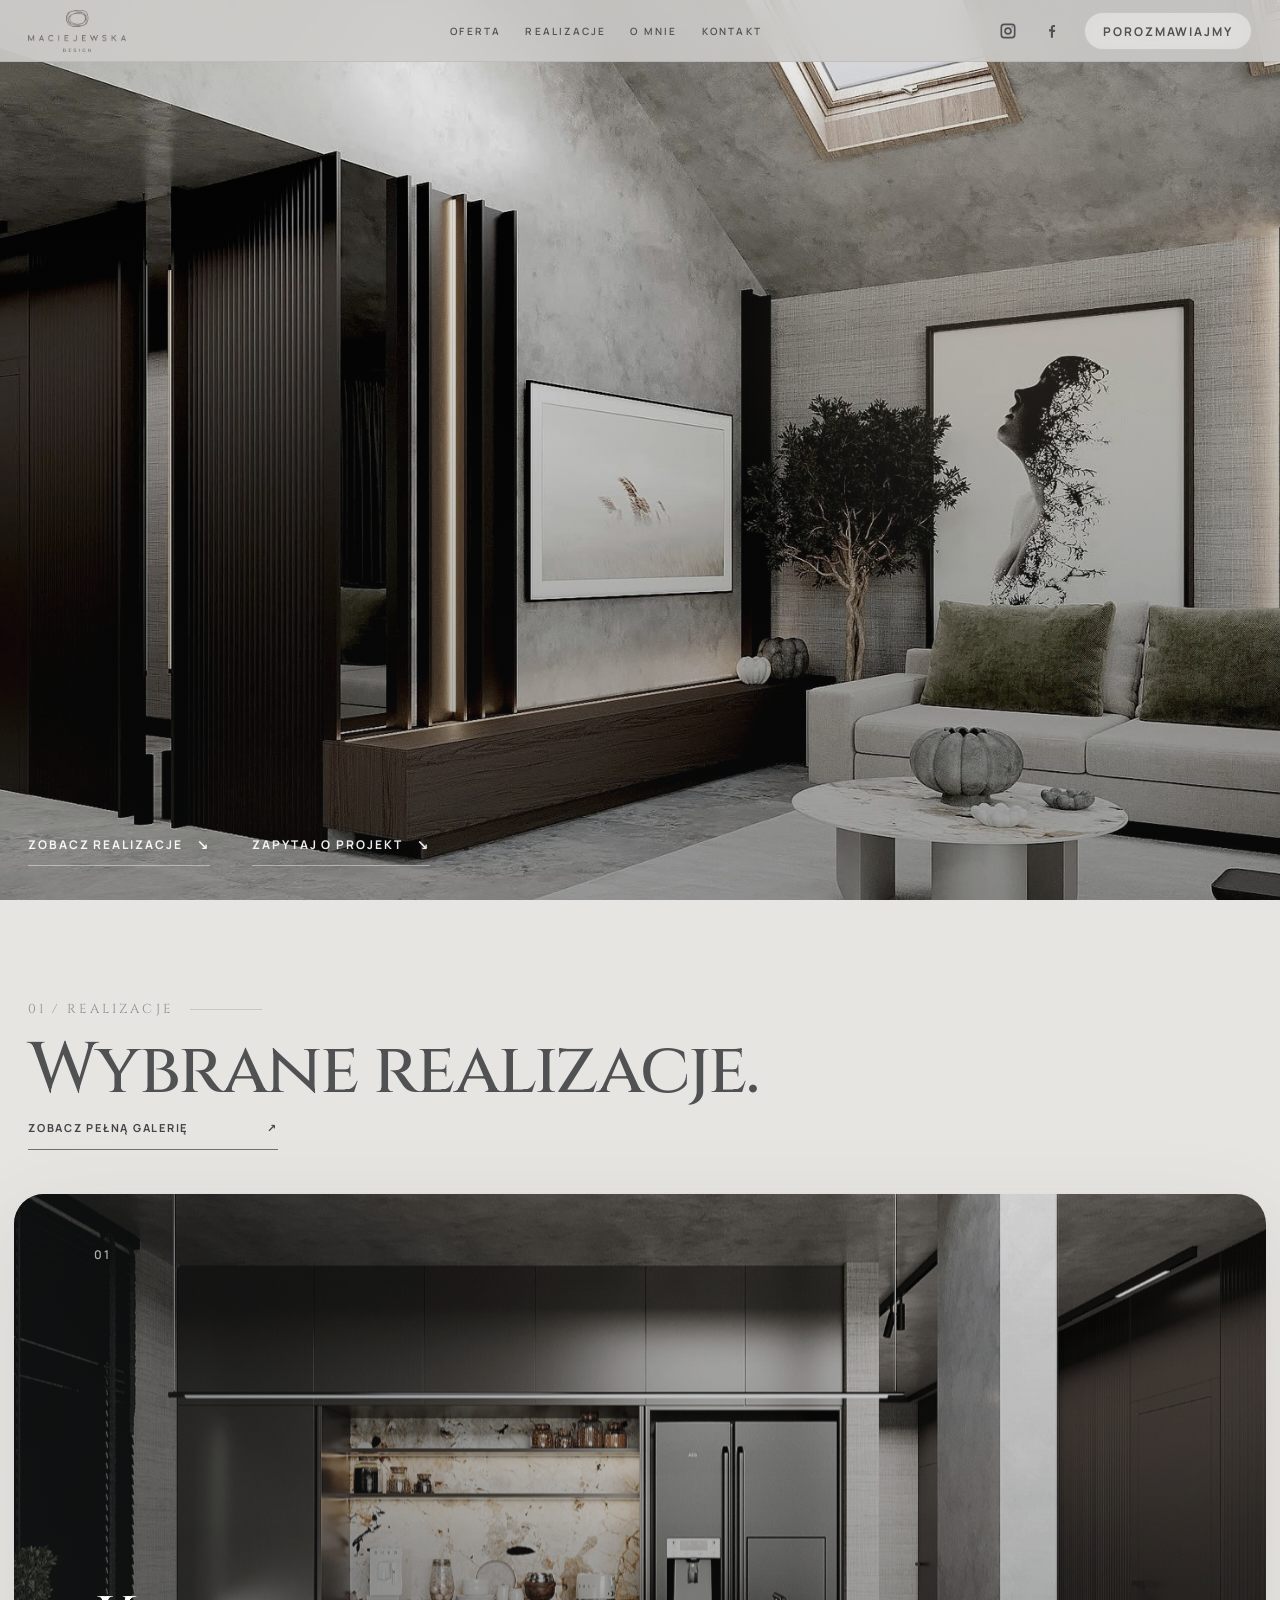
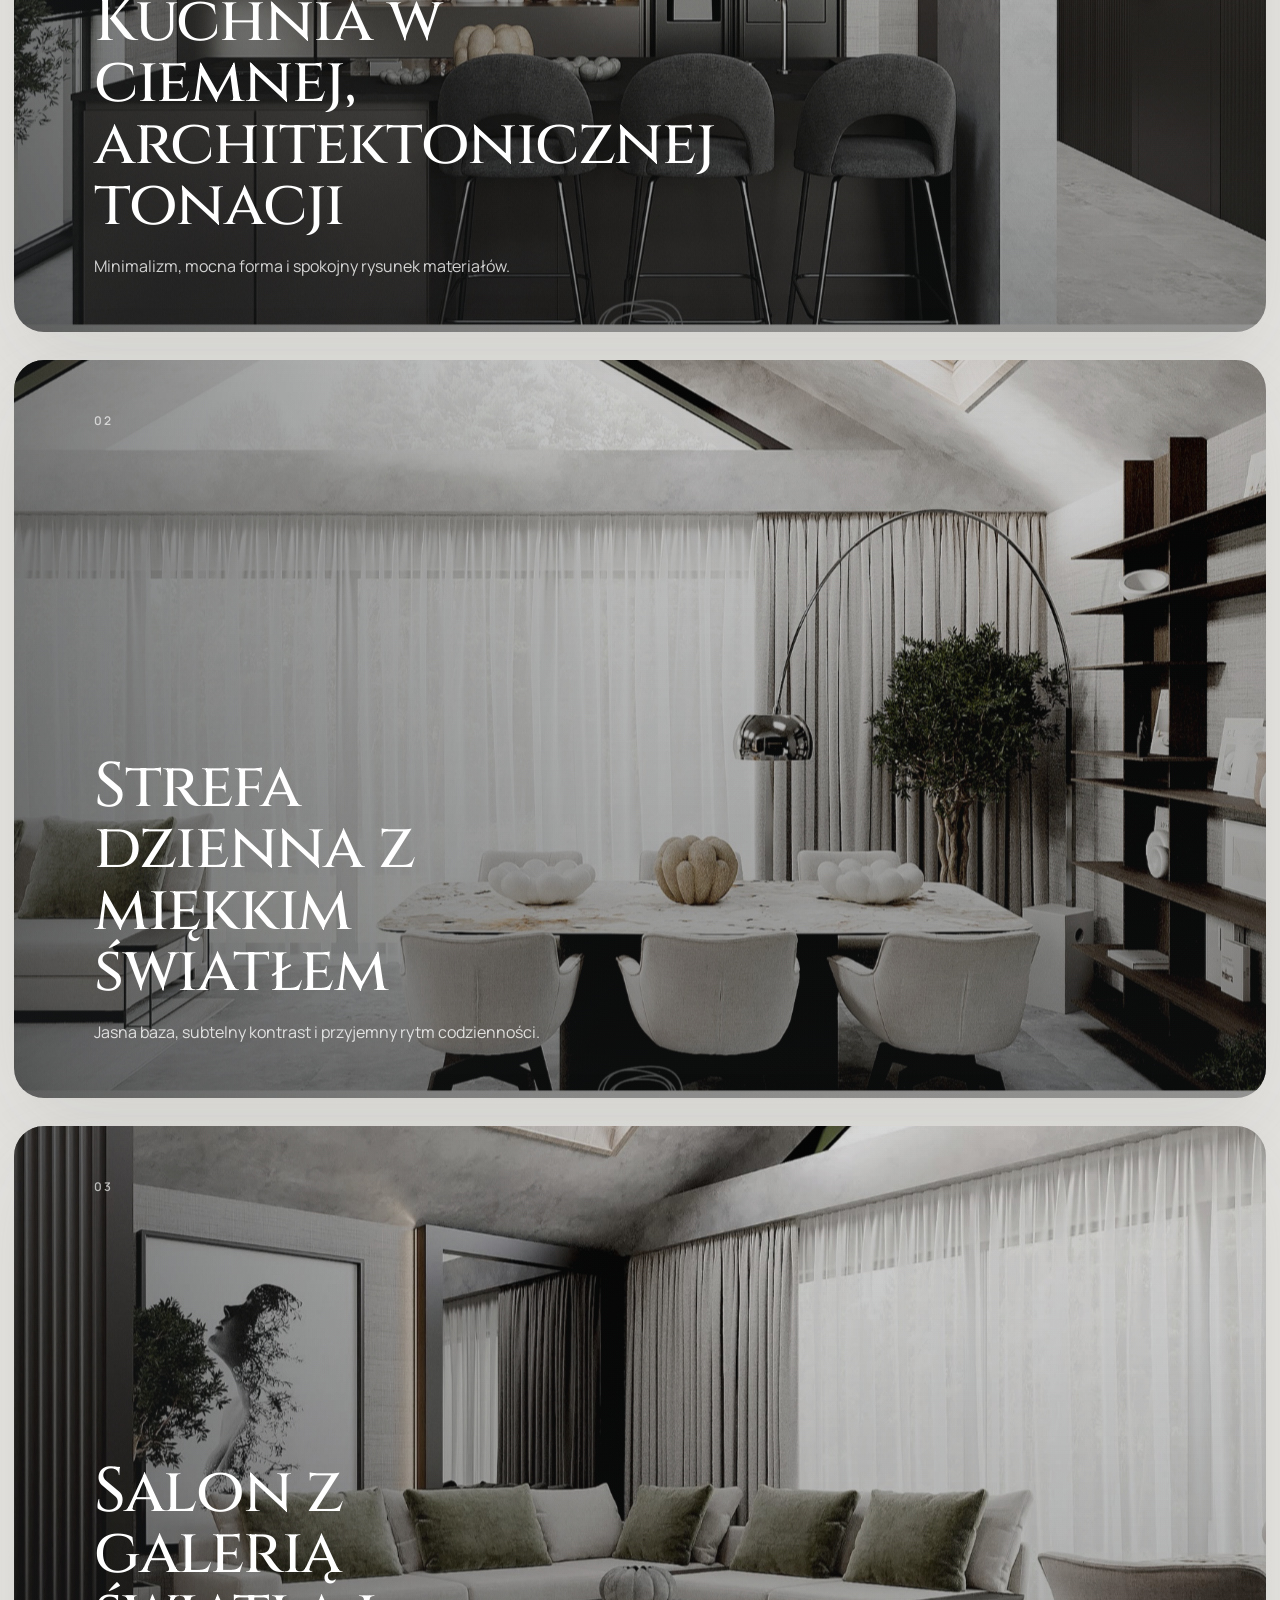
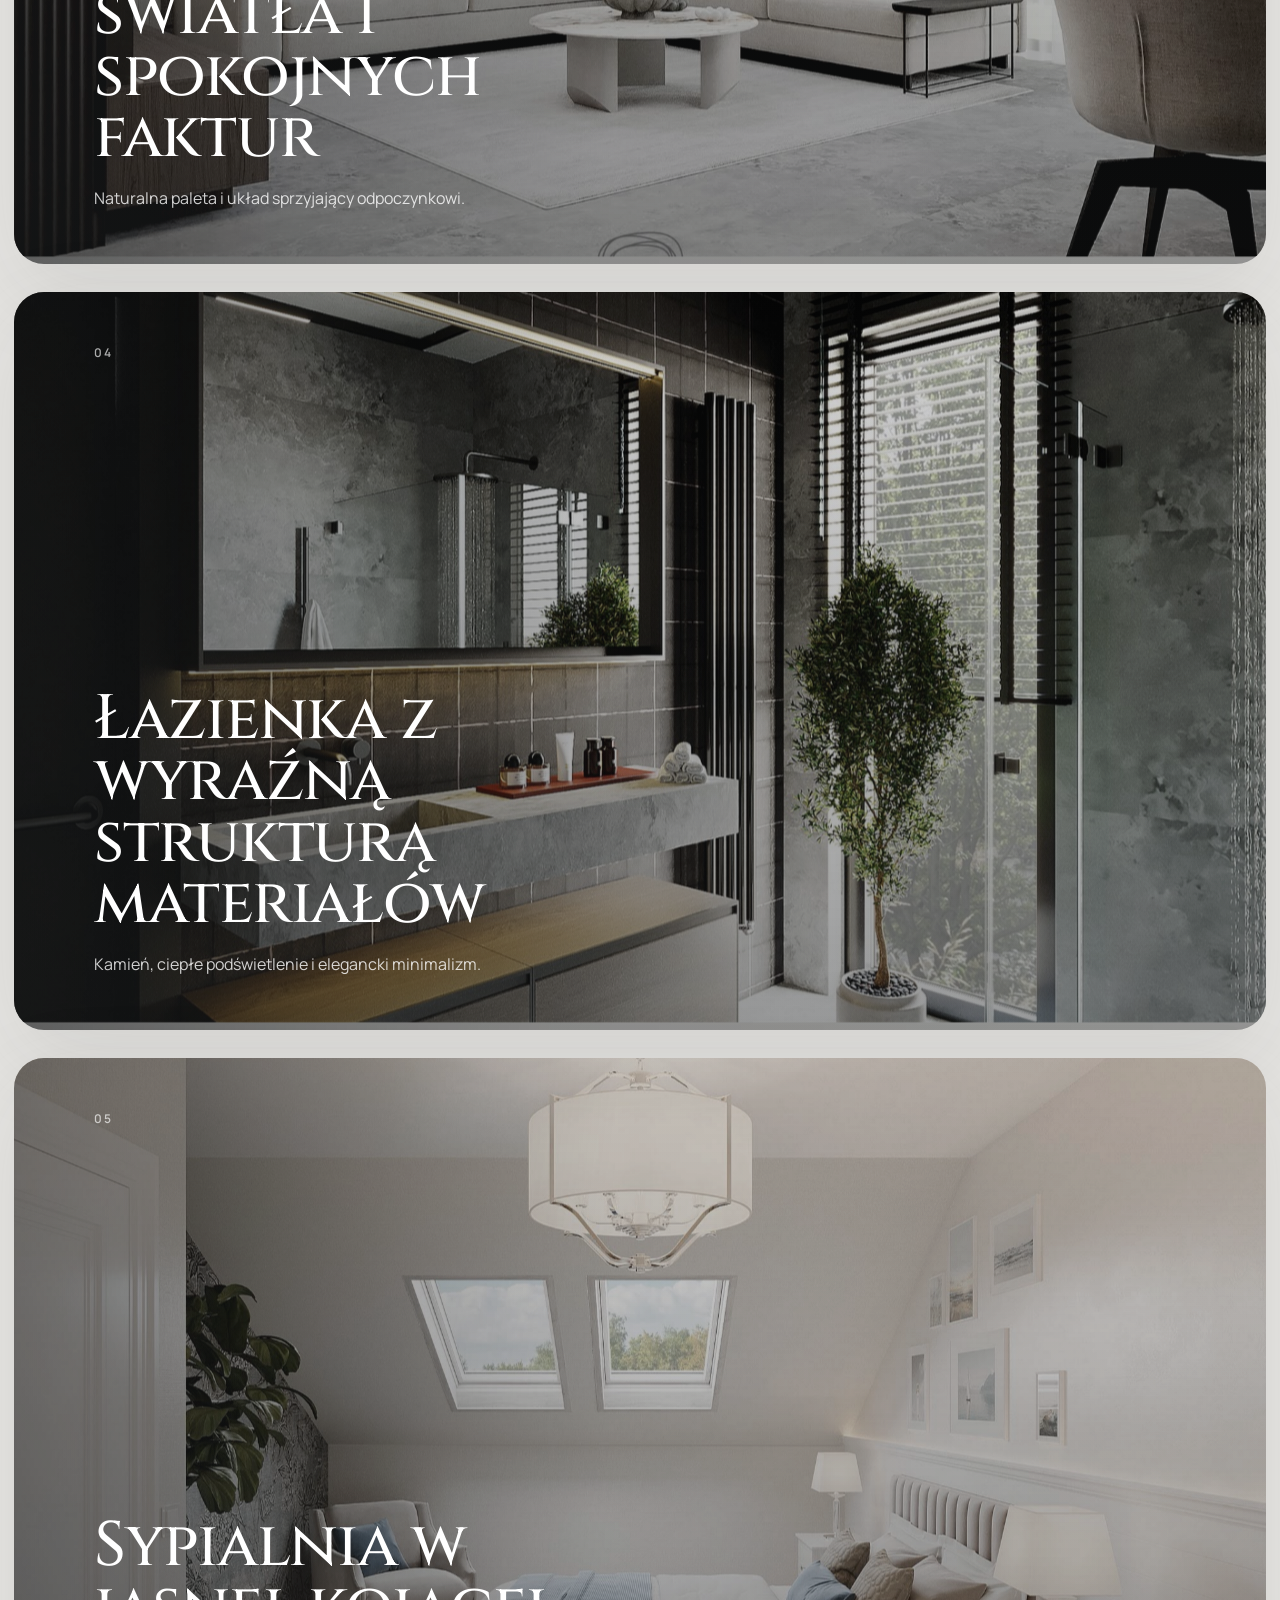
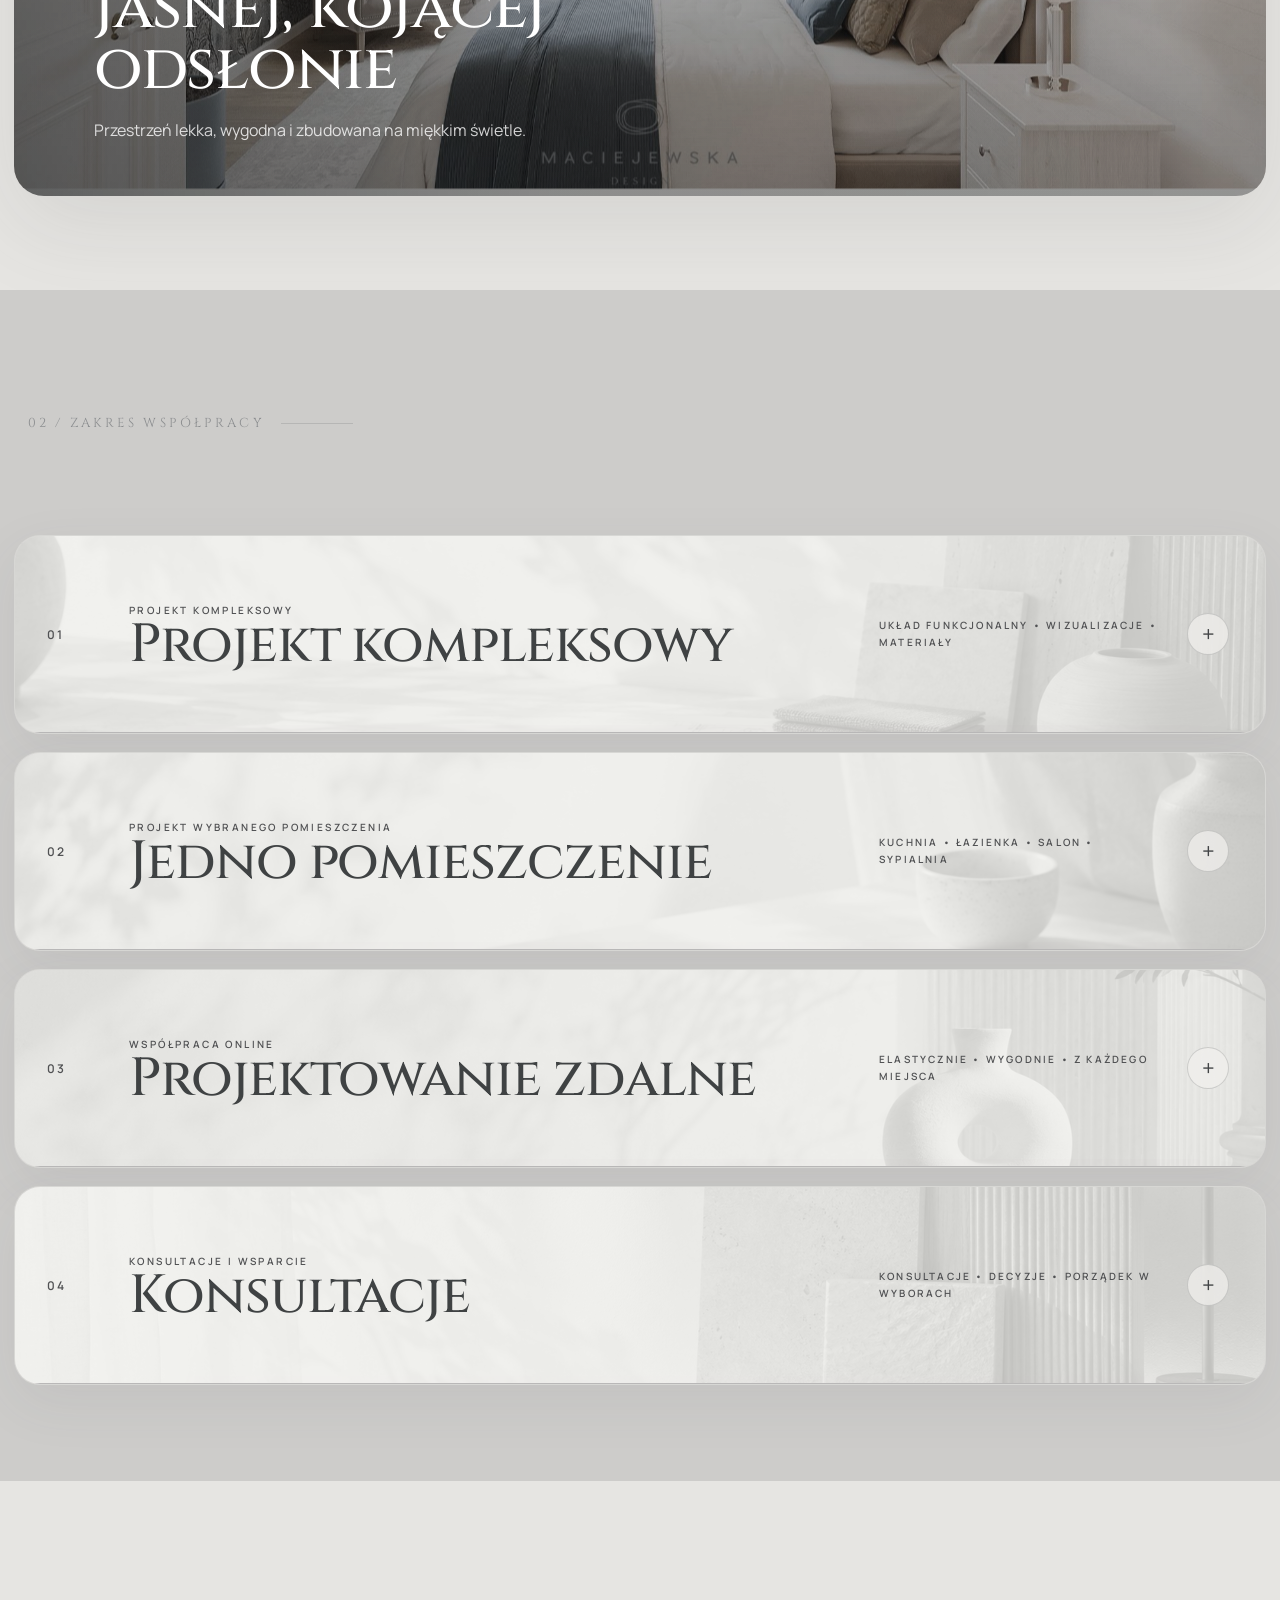
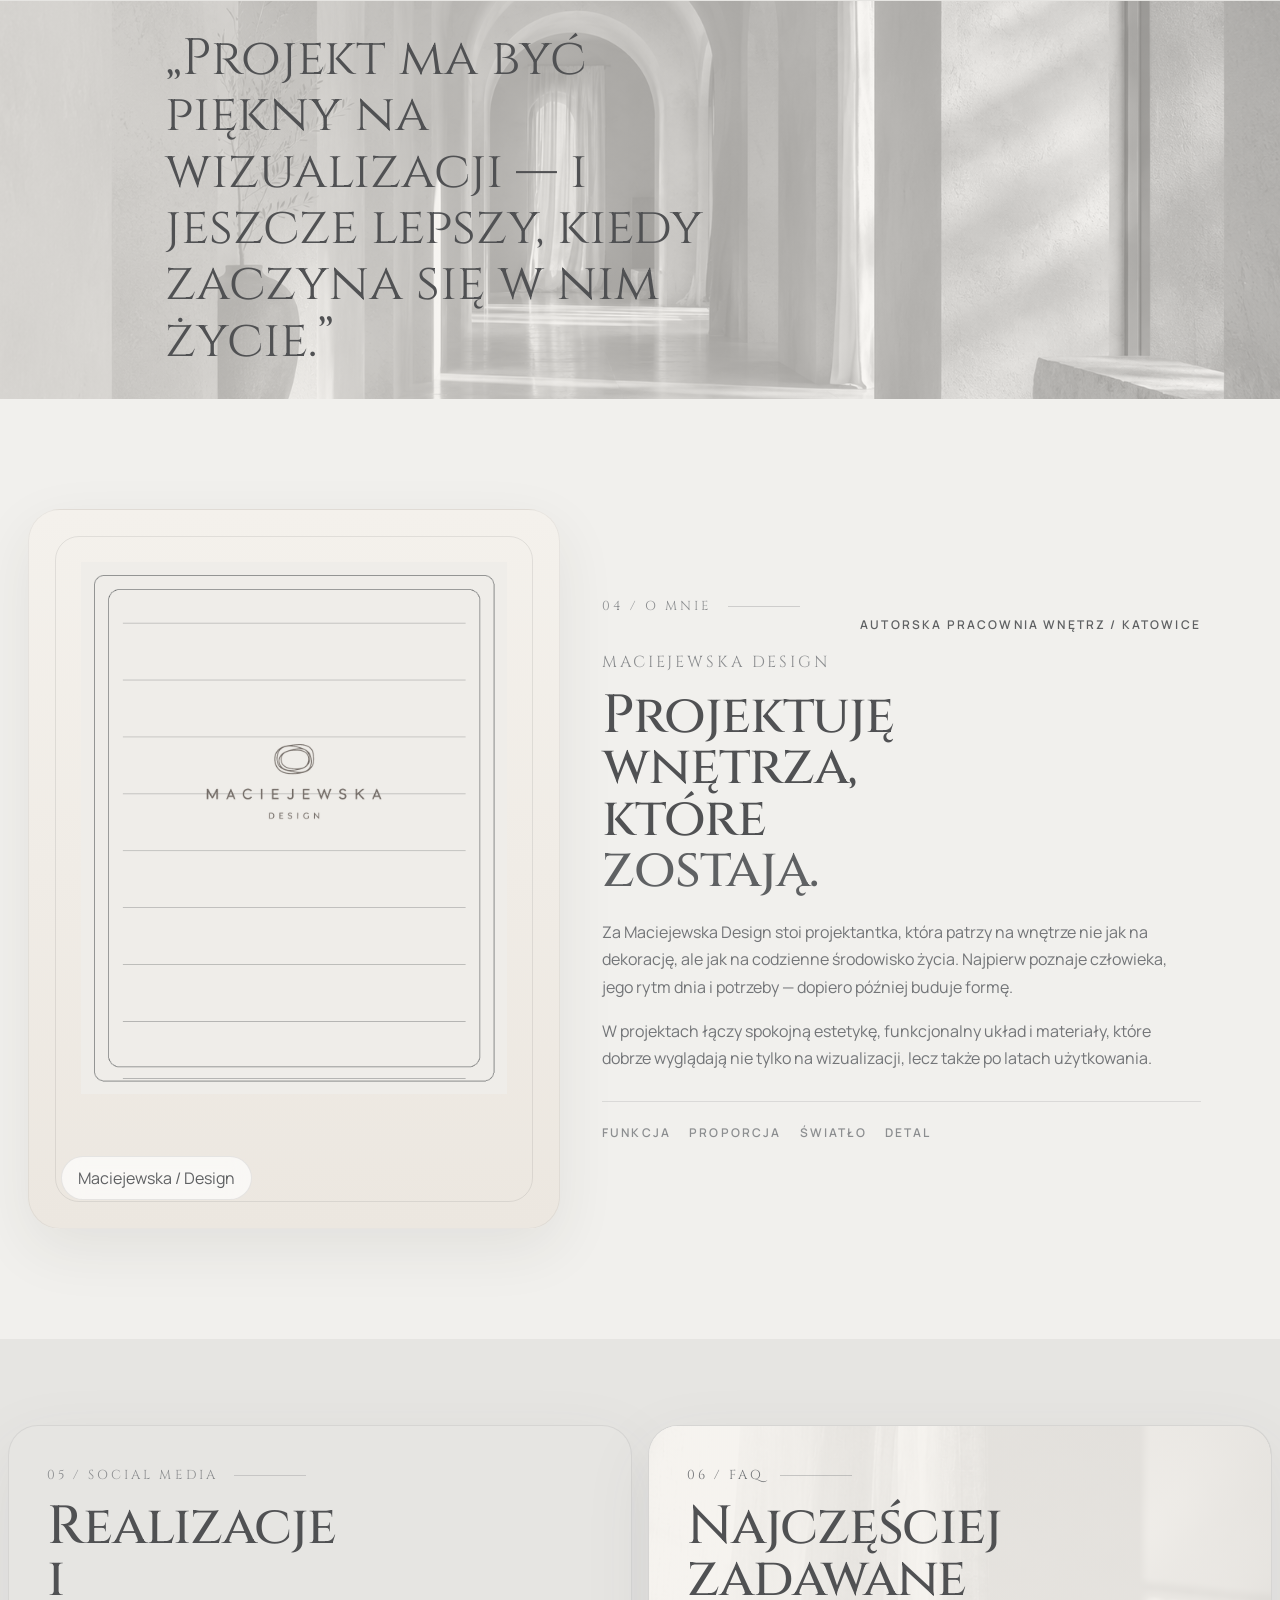
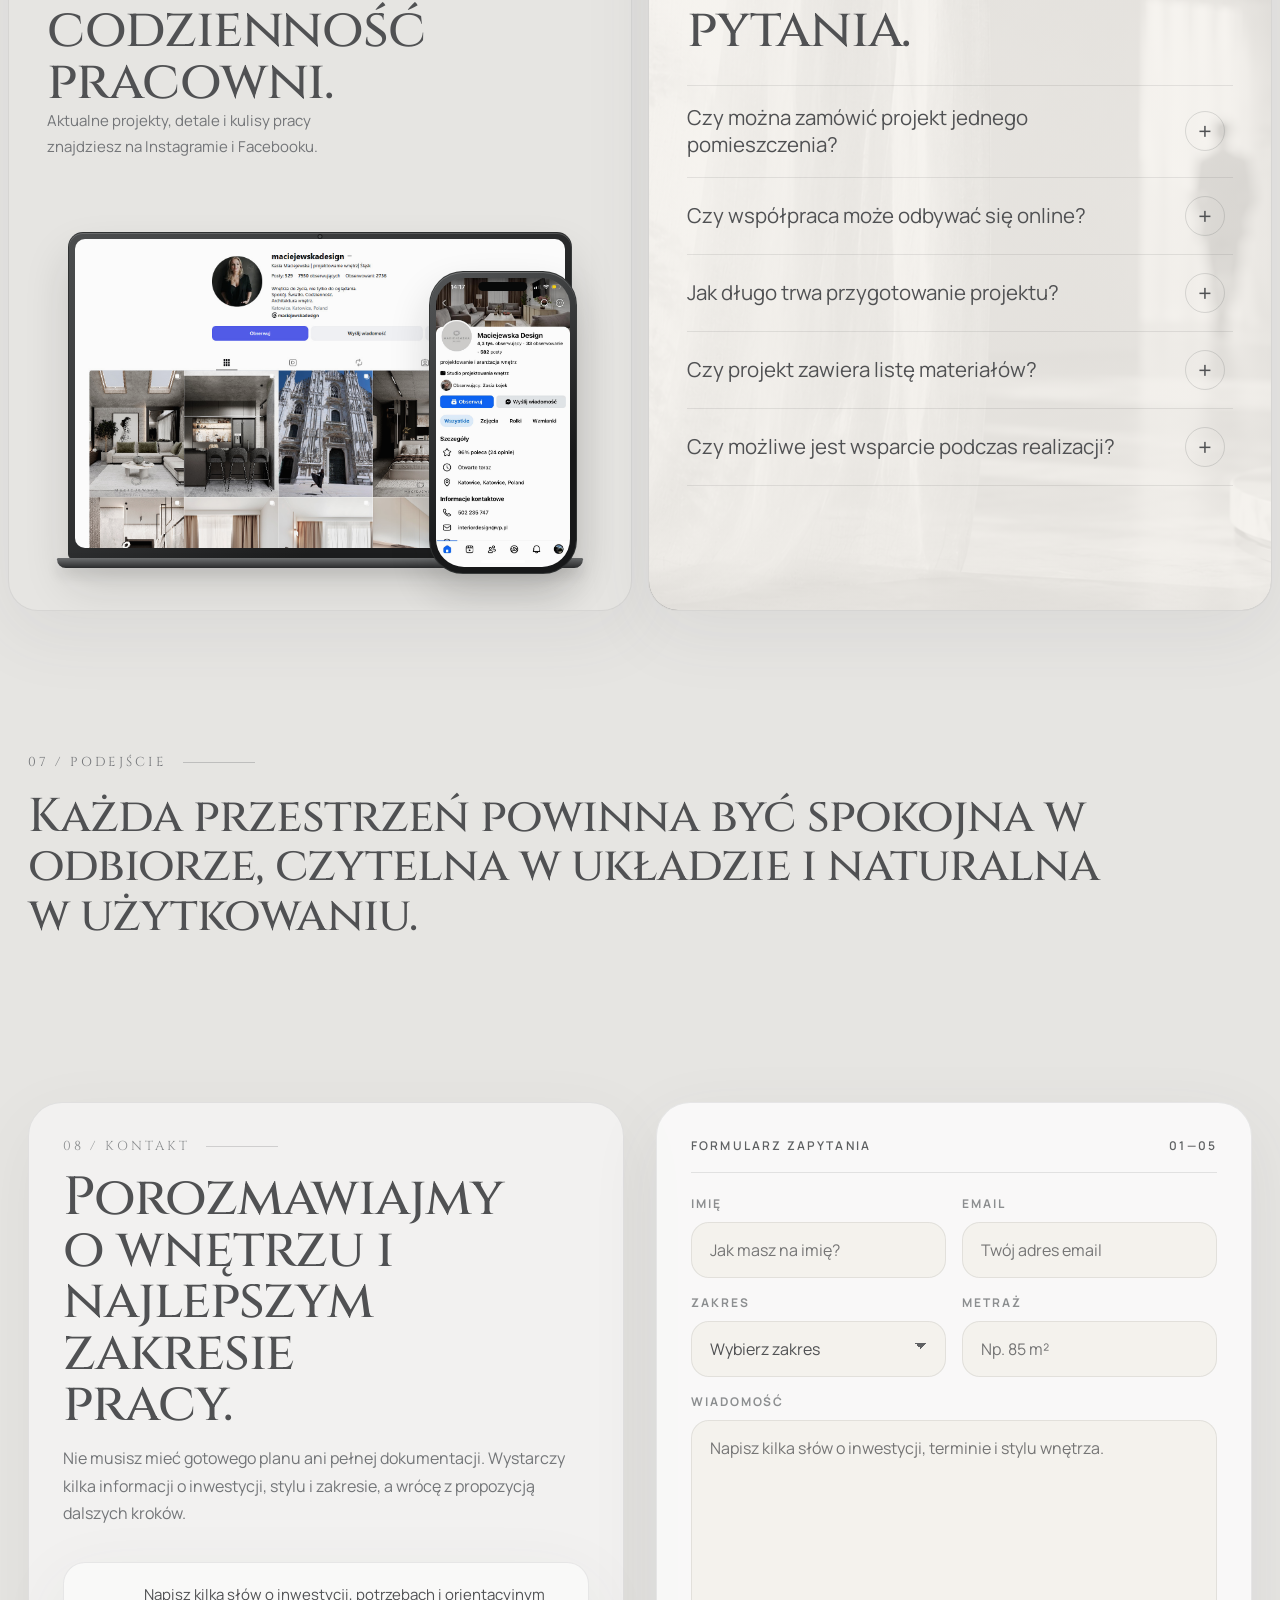
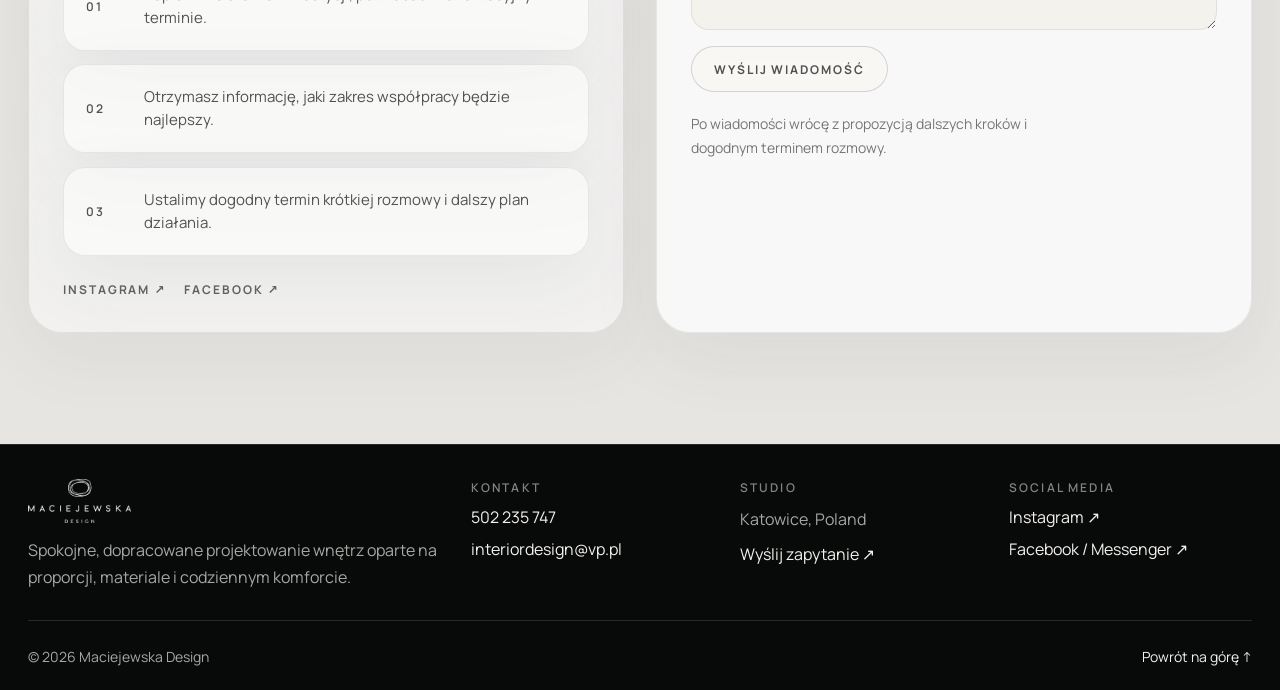
==== index.html @ 5a54f5b9 "Add files via upload" ====
<!DOCTYPE html>

<html lang="pl">
<head>
<meta charset="utf-8"/>
<meta content="width=device-width, initial-scale=1.0" name="viewport"/>
<title>Maciejewska Design</title>
<meta content="Maciejewska Design – projektowanie wnętrz w spokojnej, nowoczesnej estetyce." name="description"/>
<link href="https://fonts.googleapis.com" rel="preconnect"/>
<link crossorigin="" href="https://fonts.gstatic.com" rel="preconnect"/>
<link href="https://fonts.googleapis.com/css2?family=Cinzel:wght@400;500;600&family=Manrope:wght@400;500;600;700&display=swap" rel="stylesheet"/>
<link href="style.css?v=28" rel="stylesheet"/></head>
<body>
<header class="site-header" id="siteHeader">
<div class="container header__inner">
<a aria-label="Maciejewska Design – strona główna" class="brand" href="#top">
<img alt="Maciejewska Design" class="brand__logo brand__logo--light" src="logo-light.png"/>
<img alt="Maciejewska Design" class="brand__logo brand__logo--dark" src="logo-dark.png"/>
</a>
<button aria-controls="siteNav" aria-expanded="false" class="menu-toggle" id="menuToggle">
<span></span><span></span><span></span>
</button>
<nav class="site-nav" id="siteNav">





<a href="#oferta">Oferta</a><a href="#realizacje">Realizacje</a><a href="#o-mnie">O mnie</a><a href="#kontakt">Kontakt</a><div class="site-nav__extras mobile-only">
<a href="https://www.instagram.com/maciejewskadesign/" rel="noreferrer" target="_blank">Instagram</a>
<a href="https://www.facebook.com/MaciejewskaDesign/?locale=pl_PL" rel="noreferrer" target="_blank">Facebook</a>
</div></nav>
<div class="header__actions">
<div class="social-links desktop-only">
<a aria-label="Instagram" href="https://www.instagram.com/maciejewskadesign/" rel="noreferrer" target="_blank">
<svg aria-hidden="true" viewbox="0 0 24 24"><path d="M7 2h10a5 5 0 0 1 5 5v10a5 5 0 0 1-5 5H7a5 5 0 0 1-5-5V7a5 5 0 0 1 5-5Zm0 2.2A2.8 2.8 0 0 0 4.2 7v10A2.8 2.8 0 0 0 7 19.8h10a2.8 2.8 0 0 0 2.8-2.8V7A2.8 2.8 0 0 0 17 4.2H7Zm10.4 1.6a.8.8 0 1 1 0 1.6.8.8 0 0 1 0-1.6ZM12 7a5 5 0 1 1 0 10 5 5 0 0 1 0-10Zm0 2.2A2.8 2.8 0 1 0 12 14.8 2.8 2.8 0 0 0 12 9.2Z"></path></svg>
</a>
<a aria-label="Facebook" href="https://www.facebook.com/MaciejewskaDesign/?locale=pl_PL" rel="noreferrer" target="_blank">
<svg aria-hidden="true" viewbox="0 0 24 24"><path d="M13.3 21v-7.8h2.6l.4-3h-3V8.3c0-.9.3-1.5 1.6-1.5H16V4.1c-.2 0-1-.1-2-.1-2 0-3.5 1.2-3.5 3.6v2.1H8v3h2.5V21h2.8Z"></path></svg>
</a>
</div>
<a class="button button--ghost desktop-only" href="#kontakt">Porozmawiajmy</a>
</div>
</div>
</header>
<main id="top">








<section class="hero">
<div aria-hidden="true" class="hero__slides" id="heroSlides">
<div class="hero__slide is-active" style="background-image:url('hero-main.jpg')"></div>
</div>
<div class="hero__overlay"></div>
<div class="container hero__content">
<div class="hero__bottom reveal"><span class="hero__accent-note">Naturalne światło · funkcja · detal</span><a class="hero-link" href="#realizacje">Zobacz realizacje <span>↘</span></a><a class="hero-link" href="#kontakt">Zapytaj o projekt <span>↘</span></a></div>
</div>
</section><section class="projects projects-v7 section" id="realizacje">
<div class="container projects__intro reveal">
<div>
<span class="section-kicker">01 / Realizacje</span>
<h2>Wybrane realizacje.</h2>
</div>
<a class="gallery-link" href="galeria.html">Zobacz pełną galerię <span>↗</span></a>
</div>
<article class="project-showcase reveal" style="--bg:url('realizacja-01.jpg')">
<div class="project-showcase__overlay"></div>
<div class="container project-showcase__content">
<span class="project-showcase__index">01</span>
<div>
<h3>Kuchnia w ciemnej, architektonicznej tonacji</h3>
<p>Minimalizm, mocna forma i spokojny rysunek materiałów.</p>
</div>

</div>
</article>
<article class="project-showcase reveal" style="--bg:url('realizacja-02.jpg')">
<div class="project-showcase__overlay"></div>
<div class="container project-showcase__content">
<span class="project-showcase__index">02</span>
<div>
<h3>Strefa dzienna z miękkim światłem</h3>
<p>Jasna baza, subtelny kontrast i przyjemny rytm codzienności.</p>
</div>

</div>
</article>
<article class="project-showcase reveal" style="--bg:url('realizacja-03.jpg')">
<div class="project-showcase__overlay"></div>
<div class="container project-showcase__content">
<span class="project-showcase__index">03</span>
<div>
<h3>Salon z galerią światła i spokojnych faktur</h3>
<p>Naturalna paleta i układ sprzyjający odpoczynkowi.</p>
</div>

</div>
</article>
<article class="project-showcase reveal" style="--bg:url('realizacja-04.jpg')">
<div class="project-showcase__overlay"></div>
<div class="container project-showcase__content">
<span class="project-showcase__index">04</span>
<div>
<h3>Łazienka z wyraźną strukturą materiałów</h3>
<p>Kamień, ciepłe podświetlenie i elegancki minimalizm.</p>
</div>

</div>
</article>
<article class="project-showcase reveal" style="--bg:url('realizacja-05.jpg')">
<div class="project-showcase__overlay"></div>
<div class="container project-showcase__content">
<span class="project-showcase__index">05</span>
<div>
<h3>Sypialnia w jasnej, kojącej odsłonie</h3>
<p>Przestrzeń lekka, wygodna i zbudowana na miękkim świetle.</p>
</div>

</div>
</article>
<div class="container projects__gallery-outro reveal">
<a class="gallery-link" href="galeria.html">Zobacz pełną galerię <span>↗</span></a>
</div>
<section class="scope scope-v7 section" id="oferta">
<div class="container scope__heading reveal">
<span class="section-kicker">02 / Zakres współpracy</span>
<h2>Zakres współpracy.</h2>
</div>
<div class="scope-list">
<article class="scope-item reveal" data-scope-item="" style="--scope-image:url('scope-01.png')">
<button aria-expanded="false" class="scope-item__trigger" type="button">
<span class="scope-item__number">01</span>
<span aria-hidden="true" class="scope-item__visual"><span class="scope-item__visual-inner"></span></span><div class="scope-item__main">
<span class="scope-item__eyebrow">Projekt kompleksowy</span>
<h3>Projekt kompleksowy</h3>
</div>
<span class="scope-item__meta">układ funkcjonalny • wizualizacje • materiały</span>
<span class="scope-item__plus">+</span>
</button>
<div class="scope-item__panel">
<div class="scope-item__content">
<p>Prowadzę projekt od pierwszej rozmowy do spójnego zestawu decyzji gotowych do wdrożenia.</p>
<ul>
<li>układ funkcjonalny i ergonomia</li>
<li>fotorealistyczne wizualizacje</li>
<li>materiały, wyposażenie i wytyczne</li>
</ul>
</div>
</div>
</article>
<article class="scope-item reveal" data-scope-item="" style="--scope-image:url('scope-02.png')">
<button aria-expanded="false" class="scope-item__trigger" type="button">
<span class="scope-item__number">02</span>
<span aria-hidden="true" class="scope-item__visual"><span class="scope-item__visual-inner"></span></span><div class="scope-item__main">
<span class="scope-item__eyebrow">Projekt wybranego pomieszczenia</span>
<h3>Jedno pomieszczenie</h3>
</div>
<span class="scope-item__meta">kuchnia • łazienka • salon • sypialnia</span>
<span class="scope-item__plus">+</span>
</button>
<div class="scope-item__panel">
<div class="scope-item__content">
<p>Skupiamy się na jednej przestrzeni, ale traktujemy ją tak samo uważnie jak pełne wnętrze.</p>
<ul>
<li>koncepcja dopasowana do domu</li>
<li>dobór materiałów i kolorystyki</li>
<li>konkretne rozwiązania do realizacji</li>
</ul>
</div>
</div>
</article>
<article class="scope-item reveal" data-scope-item="" style="--scope-image:url('scope-03.png')">
<button aria-expanded="false" class="scope-item__trigger" type="button">
<span class="scope-item__number">03</span>
<span aria-hidden="true" class="scope-item__visual"><span class="scope-item__visual-inner"></span></span><div class="scope-item__main">
<span class="scope-item__eyebrow">Współpraca online</span>
<h3>Projektowanie zdalne</h3>
</div>
<span class="scope-item__meta">elastycznie • wygodnie • z każdego miejsca</span>
<span class="scope-item__plus">+</span>
</button>
<div class="scope-item__panel">
<div class="scope-item__content">
<p>Pełnowartościowy proces projektowy prowadzony zdalnie, jasno podzielony na kolejne etapy.</p>
<ul>
<li>spotkania i konsultacje online</li>
<li>czytelne prezentacje oraz podsumowania</li>
<li>sprawna współpraca niezależnie od miasta</li>
</ul>
</div>
</div>
</article>
<article class="scope-item reveal" data-scope-item="" style="--scope-image:url('scope-04.png')">
<button aria-expanded="false" class="scope-item__trigger" type="button">
<span class="scope-item__number">04</span>
<span aria-hidden="true" class="scope-item__visual"><span class="scope-item__visual-inner"></span></span><div class="scope-item__main">
<span class="scope-item__eyebrow">Konsultacje i wsparcie</span>
<h3>Konsultacje</h3>
</div>
<span class="scope-item__meta">konsultacje • decyzje • porządek w wyborach</span>
<span class="scope-item__plus">+</span>
</button>
<div class="scope-item__panel">
<div class="scope-item__content">
<p>Konsultacja pomaga uporządkować wybory i uniknąć kosztownych, przypadkowych decyzji.</p>
<ul>
<li>analiza układu i kierunku wnętrza</li>
<li>wsparcie przy materiałach i wyposażeniu</li>
<li>konkretna lista dalszych kroków</li>
</ul>
</div>
</div>
</article>
</div>
</section></section><section class="quote-band reveal">
<div class="quote-band__bg" style="background-image:url('quote-break.png')"></div>
<div class="quote-band__overlay"></div>
<div class="container quote-band__content">
<p>„Projekt ma być piękny na wizualizacji — i jeszcze lepszy, kiedy zaczyna się w nim życie.”</p>
</div>
</section><section class="about section" id="o-mnie">
<div class="about__layout">
<div class="about__media reveal">
<div class="about__frame-lines"></div>
<img alt="Portret właścicielki Maciejewska Design" src="about-portrait.png"/>
<span class="about__photo-marker">Maciejewska / Design</span>
</div>
<div class="about__content reveal">
<div class="about__topline">
<span class="section-kicker">04 / O mnie</span>
<span class="about__micro">autorska pracownia wnętrz / Katowice</span>
</div>
<div class="about__rework">
<p class="about__eyebrow">Maciejewska Design</p>
<h2 class="about__dynamic-title">Projektuję wnętrza,<br/>które <span class="about__rotating" id="aboutRotatingText">uspokajają.</span></h2>
<div class="about__bio">
<p>Za Maciejewska Design stoi projektantka, która patrzy na wnętrze nie jak na dekorację, ale jak na codzienne środowisko życia. Najpierw poznaje człowieka, jego rytm dnia i potrzeby — dopiero później buduje formę.</p>
<p>W projektach łączy spokojną estetykę, funkcjonalny układ i materiały, które dobrze wyglądają nie tylko na wizualizacji, lecz także po latach użytkowania.</p>
</div>
</div>
<div class="about__footerline">
<span>funkcja</span><span>proporcja</span><span>światło</span><span>detal</span>
</div>
</div>
</div>
</section><section class="social-faq social-faq--full section">
<div class="social-faq__grid">
<div class="social-showcase reveal">
<div class="social-showcase__head">
<div>
<span class="section-kicker">05 / Social media</span>
<h2>Realizacje i codzienność pracowni.</h2><p class="social-showcase__lead">Aktualne projekty, detale i kulisy pracy znajdziesz na Instagramie i Facebooku.</p>
</div>

</div>
<div class="devices social-devices" aria-label="Profile Maciejewska Design w mediach społecznościowych">
<a aria-label="Otwórz Instagram Maciejewska Design" class="device device--laptop social-device-link" href="https://www.instagram.com/maciejewskadesign/" rel="noreferrer" target="_blank">
<div class="device__screen">
<img alt="Profil Maciejewska Design na Instagramie" class="social-screen social-screen--desktop" src="social-instagram-device.jpg"/>
</div>
</a>
<a aria-label="Otwórz Facebook Maciejewska Design" class="device device--phone social-device-link" href="https://www.facebook.com/MaciejewskaDesign/?locale=pl_PL" rel="noreferrer" target="_blank">
<div class="device__screen">
<img alt="Profil Maciejewska Design na Facebooku" class="social-screen social-screen--mobile" src="social-facebook-device.jpg"/>
</div>
</a>
</div></div>
<div class="faq reveal">
<div class="faq__bg" style="background-image:url('faq-background.png')"></div>
<div class="faq__overlay"></div>
<div class="faq__content">
<span class="section-kicker section-kicker--light">06 / FAQ</span>
<h2>Najczęściej zadawane pytania.</h2>
<div class="faq-list">
<article class="faq-item" data-faq-item="">
<button aria-expanded="false" class="faq-item__trigger" type="button">
<span>Czy można zamówić projekt jednego pomieszczenia?</span>
<span class="faq-item__icon">+</span>
</button>
<div class="faq-item__answer">
<p>Tak. Zakres może obejmować pojedynczą kuchnię, łazienkę, salon, sypialnię albo inne wybrane wnętrze.</p>
</div>
</article>
<article class="faq-item" data-faq-item="">
<button aria-expanded="false" class="faq-item__trigger" type="button">
<span>Czy współpraca może odbywać się online?</span>
<span class="faq-item__icon">+</span>
</button>
<div class="faq-item__answer">
<p>Tak, cały proces może przebiegać zdalnie — od rozmów i konsultacji po przekazanie materiałów projektowych.</p>
</div>
</article>
<article class="faq-item" data-faq-item="">
<button aria-expanded="false" class="faq-item__trigger" type="button">
<span>Jak długo trwa przygotowanie projektu?</span>
<span class="faq-item__icon">+</span>
</button>
<div class="faq-item__answer">
<p>Czas zależy od zakresu, metrażu i etapu inwestycji, ale harmonogram jest zawsze ustalany jasno na starcie.</p>
</div>
</article>
<article class="faq-item" data-faq-item="">
<button aria-expanded="false" class="faq-item__trigger" type="button">
<span>Czy projekt zawiera listę materiałów?</span>
<span class="faq-item__icon">+</span>
</button>
<div class="faq-item__answer">
<p>Tak, w zależności od wybranego zakresu projekt może obejmować zestawienie materiałów, wyposażenia i rekomendowanych rozwiązań.</p>
</div>
</article>
<article class="faq-item" data-faq-item="">
<button aria-expanded="false" class="faq-item__trigger" type="button">
<span>Czy możliwe jest wsparcie podczas realizacji?</span>
<span class="faq-item__icon">+</span>
</button>
<div class="faq-item__answer">
<p>Tak. Możliwe są konsultacje na dalszych etapach oraz pomoc w utrzymaniu spójności projektu podczas wdrożenia.</p>
</div>
</article>
</div>
</div>
</div>
</div>
</section><section class="manifest manifest-v7 reveal">
<div class="manifest__bg" style="background-image:url('manifest-break.png')"></div>
<div class="manifest__overlay"></div>
<div class="container manifest__content">
<span class="section-kicker section-kicker--light">07 / Podejście</span>
<h2>Każda przestrzeń powinna być spokojna w odbiorze, czytelna w układzie i naturalna w użytkowaniu.</h2>
</div>
</section><section class="contact contact-v7 section" id="kontakt"><div aria-hidden="true" class="contact__deco"><span class="contact__deco-circle"></span><span class="contact__deco-line"></span></div><div class="contact__grid"><div class="contact__content reveal"><span class="section-kicker">08 / Kontakt</span><h2>Porozmawiajmy o wnętrzu i najlepszym zakresie pracy.</h2><p class="contact__lead">Nie musisz mieć gotowego planu ani pełnej dokumentacji. Wystarczy kilka informacji o inwestycji, stylu i zakresie, a wrócę z propozycją dalszych kroków.</p><div class="contact__steps"><div class="contact__step"><span>01</span><p>Napisz kilka słów o inwestycji, potrzebach i orientacyjnym terminie.</p></div><div class="contact__step"><span>02</span><p>Otrzymasz informację, jaki zakres współpracy będzie najlepszy.</p></div><div class="contact__step"><span>03</span><p>Ustalimy dogodny termin krótkiej rozmowy i dalszy plan działania.</p></div></div><div class="contact__info"><a href="https://www.instagram.com/maciejewskadesign/" rel="noreferrer" target="_blank">Instagram ↗</a><a href="https://www.facebook.com/MaciejewskaDesign/?locale=pl_PL" rel="noreferrer" target="_blank">Facebook ↗</a></div></div><form class="contact-form reveal" id="contactForm">
<div class="contact-form__head">
<span>Formularz zapytania</span>
<strong>01—05</strong>
</div>
<div class="form-row">
<label><span>Imię</span><input name="name" placeholder="Jak masz na imię?" required="" type="text"/></label>
<label><span>Email</span><input name="email" placeholder="Twój adres email" required="" type="email"/></label>
</div>
<div class="form-row">
<label><span>Zakres</span><select name="scope" required=""><option value="">Wybierz zakres</option><option>Projekt kompleksowy</option><option>Jedno pomieszczenie</option><option>Projekt online</option><option>Konsultacja</option></select></label>
<label><span>Metraż</span><input name="size" placeholder="Np. 85 m²" type="text"/></label>
</div>
<label><span>Wiadomość</span><textarea name="message" placeholder="Napisz kilka słów o inwestycji, terminie i stylu wnętrza." required="" rows="6"></textarea></label>
<div class="contact-form__footer">
<button class="button" type="submit">Wyślij wiadomość</button>
<p class="form-note" id="formNote">Po wiadomości wrócę z propozycją dalszych kroków i dogodnym terminem rozmowy.</p>
</div>
</form></div></section></main>
<footer class="site-footer">
<div class="container footer__inner">
<div class="footer__brand-block">
<img alt="Maciejewska Design" class="footer__logo" src="logo-light.png"/>
<p>Spokojne, dopracowane projektowanie wnętrz oparte na proporcji, materiale i codziennym komforcie.</p>
</div>
<address class="footer__column">
<span class="footer__label">Kontakt</span>
<a href="tel:+48502235747">502 235 747</a>
<a href="mailto:interiordesign@vp.pl">interiordesign@vp.pl</a>
</address>
<div class="footer__column">
<span class="footer__label">Studio</span>
<p>Katowice, Poland</p>
<a href="#kontakt">Wyślij zapytanie ↗</a>
</div>
<div class="footer__column">
<span class="footer__label">Social media</span>
<a href="https://www.instagram.com/maciejewskadesign/" rel="noreferrer" target="_blank">Instagram ↗</a>
<a href="https://www.facebook.com/MaciejewskaDesign/?locale=pl_PL" rel="noreferrer" target="_blank">Facebook / Messenger ↗</a>
</div>
</div>
<div class="container footer__bottom">
<span>© 2026 Maciejewska Design</span>
<a href="#top">Powrót na górę ↑</a>
</div>
</footer>
<script src="script.js?v=26"></script>
</body>
</html>
---- style.css ----
:root{
  --bg:#e9e6e1;
  --surface:#f4f1ec;
  --surface-2:#ede9e4;
  --surface-3:#e1ddd7;
  --ink:#505453;
  --muted:#7d817f;
  --muted-2:#989b97;
  --line:rgba(80,84,83,.14);
  --line-strong:rgba(80,84,83,.22);
  --hero-ink:#f7f5f1;
  --accent:#868c8a;
  --accent-deep:#676d6b;
  --radius:24px;
  --radius-lg:34px;
  --shadow:0 20px 60px rgba(47,45,42,.08);
  --container:min(1400px, calc(100% - 56px));
  --header-h:72px;
}

*{box-sizing:border-box;}
html{scroll-behavior:smooth;}
body{
  margin:0;
  background:var(--bg);
  color:var(--ink);
  font-family:"Manrope",system-ui,sans-serif;
  text-rendering:optimizeLegibility;
}
body.menu-open{overflow:hidden;}
a{color:inherit;text-decoration:none;}
img{display:block;max-width:100%;}
button,input,select,textarea{font:inherit;color:inherit;}
button{cursor:pointer;}
main{overflow:hidden;}
section{position:relative;}
.container{width:var(--container);margin-inline:auto;}
.section{padding:120px 0;}
.reveal{opacity:0;transform:translateY(26px);transition:opacity .75s ease,transform .75s ease;}
.reveal.is-visible{opacity:1;transform:none;}
.desktop-only{display:flex;}
.mobile-only{display:none!important;}

h1,h2,h3{margin:0;line-height:.96;font-family:"Cinzel",serif;font-weight:500;letter-spacing:-.02em;}
h1{font-size:clamp(42px,5.7vw,86px);max-width:11.5ch;}
h2{font-size:clamp(30px,4.2vw,66px);max-width:12ch;}
h3{font-size:clamp(26px,3.2vw,48px);}
p{margin:0;line-height:1.72;color:var(--muted);font-size:16px;}

.section-kicker{
  display:inline-flex;align-items:center;gap:16px;margin-bottom:18px;
  font-family:"Cinzel",serif;font-size:13px;letter-spacing:.24em;text-transform:uppercase;color:var(--muted-2);
}
.section-kicker::after{content:"";width:72px;height:1px;background:currentColor;opacity:.35;}
.section-kicker--light{color:rgba(255,255,255,.8);}

.button{
  display:inline-flex;align-items:center;justify-content:center;min-height:46px;padding:0 22px;border-radius:999px;
  border:1px solid var(--line-strong);background:rgba(245,243,239,.6);backdrop-filter:blur(12px);
  color:var(--ink);font-size:12px;font-weight:700;letter-spacing:.16em;text-transform:uppercase;
  transition:transform .35s ease, background .35s ease, border-color .35s ease, color .35s ease;
}
.button:hover{transform:translateY(-2px);background:rgba(245,243,239,.85);}
.button--ghost{background:rgba(255,255,255,.16);color:#fff;border-color:rgba(255,255,255,.28);}
.button--ghost:hover{background:rgba(255,255,255,.24);}

.site-header{
  position:fixed;inset:0 0 auto;z-index:1000;height:var(--header-h);border-bottom:1px solid transparent;
  transition:background .35s ease, box-shadow .35s ease, border-color .35s ease, backdrop-filter .35s ease;
}
.site-header.is-scrolled{
  background:rgba(233,230,225,.84);backdrop-filter:blur(18px);border-color:rgba(80,84,83,.08);
  box-shadow:0 16px 40px rgba(43,42,39,.06);
}
.header__inner{height:100%;display:grid;grid-template-columns:auto 1fr auto;gap:30px;align-items:center;}
.brand{display:inline-flex;align-items:center;min-width:190px;}
.brand__logo{width:auto;height:32px;}
.brand__logo--dark{display:none;}
.site-header.is-scrolled .brand__logo--light{display:none;}
.site-header.is-scrolled .brand__logo--dark{display:block;}
.site-nav{display:flex;align-items:center;justify-content:center;gap:28px;}
.site-nav a,.hero-link,.footer__label,.contact-form__head span,.contact-form__head strong,.contact__step span,.scope-item__number,
.scope-item__eyebrow,.scope-item__meta,.project-showcase__index,.project-showcase__meta span,.about__micro,.about__footerline span{
  font-size:12px;font-weight:600;letter-spacing:.18em;text-transform:uppercase;
}
.site-nav a{position:relative;color:rgba(255,255,255,.92);}
.site-nav a::after{content:"";position:absolute;left:0;right:0;bottom:-8px;height:1px;background:currentColor;transform:scaleX(0);transform-origin:right;transition:transform .35s ease;}
.site-nav a:hover::after{transform:scaleX(1);transform-origin:left;}
.site-header.is-scrolled .site-nav a{color:var(--ink);}
.header__actions{display:flex;align-items:center;gap:18px;}
.social-links{display:flex;align-items:center;gap:16px;}
.social-links a{display:grid;place-items:center;width:28px;height:28px;color:rgba(255,255,255,.88);transition:opacity .3s ease, transform .3s ease;}
.social-links a:hover{opacity:.72;transform:translateY(-2px);}
.social-links svg{width:18px;fill:currentColor;}
.site-header.is-scrolled .social-links a{color:var(--ink);}
.site-header.is-scrolled .button--ghost{color:var(--ink);border-color:rgba(80,84,83,.2);background:rgba(255,255,255,.5);}

.menu-toggle{display:none;position:relative;z-index:1200;width:46px;height:46px;padding:0;border:0;background:transparent;}
.menu-toggle span{position:absolute;left:10px;right:10px;height:1.5px;background:#fff;transition:transform .3s ease, top .3s ease, opacity .3s ease;}
.menu-toggle span:nth-child(1){top:14px;}
.menu-toggle span:nth-child(2){top:22px;}
.menu-toggle span:nth-child(3){top:30px;}
.site-header.is-scrolled .menu-toggle span{background:var(--ink);}
body.menu-open .menu-toggle span:nth-child(1){top:22px;transform:rotate(45deg);}
body.menu-open .menu-toggle span:nth-child(2){opacity:0;}
body.menu-open .menu-toggle span:nth-child(3){top:22px;transform:rotate(-45deg);}

.hero{min-height:100svh;background:var(--surface-3);color:var(--hero-ink);}
.hero__slides,.hero__slide,.hero__overlay{position:absolute;inset:0;}
.hero__slide{background-size:cover;background-position:center 44%;transform:scale(1.02);}
.hero__overlay{background:linear-gradient(180deg, rgba(35,38,38,.2) 0%, rgba(35,38,38,.12) 28%, rgba(35,38,38,.34) 100%);}
.hero__content{position:relative;z-index:2;min-height:100svh;display:flex;flex-direction:column;justify-content:flex-end;padding:calc(var(--header-h) + 30px) 0 34px;}
.hero__copy{max-width:min(760px,84%);padding-top:40px;}
.hero__copy p{margin-top:22px;max-width:58ch;color:rgba(247,245,241,.82);font-size:17px;}
.hero__bottom{display:flex;flex-wrap:wrap;gap:14px 34px;align-items:flex-end;}
.hero-link{position:relative;display:inline-flex;align-items:center;gap:14px;padding-bottom:12px;color:rgba(255,255,255,.92);font-size:12px;font-weight:700;letter-spacing:.16em;text-transform:uppercase;}
.hero-link::before{content:"";position:absolute;left:0;right:0;bottom:0;height:1px;background:rgba(255,255,255,.46);}
.hero-link span{font-size:14px;}

.scope{background:var(--surface);}
.scope__heading{margin-bottom:36px;}
.scope__heading p{max-width:64ch;margin-top:8px;}
.scope-list{display:grid;gap:18px;}
.scope-item{background:rgba(255,255,255,.58);border:1px solid rgba(80,84,83,.08);border-radius:28px;overflow:hidden;box-shadow:var(--shadow);}
.scope-item__trigger{width:100%;display:grid;grid-template-columns:56px minmax(320px,42%) minmax(0,1fr) 180px 56px;align-items:center;gap:22px;padding:0 22px;border:0;background:transparent;min-height:210px;text-align:left;}
.scope-item__number{color:var(--muted-2);}
.scope-item__visual{height:100%;min-height:210px;border-radius:20px;position:relative;overflow:hidden;}
.scope-item__visual-inner{position:absolute;inset:0;background-image:var(--scope-image);background-size:cover;background-position:center;filter:grayscale(1) saturate(.24) brightness(1.02) contrast(1.03);transform:scale(1.03);}
.scope-item__main{display:flex;flex-direction:column;gap:12px;}
.scope-item__main h3{font-size:clamp(26px,3.4vw,52px);max-width:11ch;line-height:1.05;}
.scope-item__eyebrow,.scope-item__meta{color:var(--accent-deep);opacity:.92;}
.scope-item__meta{max-width:14ch;justify-self:start;text-align:left;line-height:1.7;}
.scope-item__plus{width:42px;height:42px;border-radius:50%;border:1px solid rgba(80,84,83,.16);display:grid;place-items:center;font-size:22px;color:var(--ink);transition:transform .3s ease, background .3s ease;}
.scope-item.is-open .scope-item__plus{transform:rotate(45deg);background:rgba(80,84,83,.06);}
.scope-item__panel{max-height:0;overflow:hidden;transition:max-height .45s ease;padding:0 22px;}
.scope-item__content{padding:0 0 28px 440px;max-width:980px;}
.scope-item__content ul{margin:14px 0 0;padding-left:18px;color:var(--muted);display:grid;gap:8px;}

.projects{background:var(--surface-2);}
.projects__intro{margin-bottom:28px;}
.projects__intro h2{max-width:16ch;}
.project-showcase{position:relative;min-height:82svh;border-radius:34px;overflow:hidden;margin-top:28px;}
.project-showcase::before{content:"";position:absolute;inset:0;background-image:var(--bg);background-size:cover;background-position:center;filter:brightness(.94) contrast(1.02) saturate(.95);transform:scale(1.02);}
.project-showcase__overlay{position:absolute;inset:0;background:linear-gradient(90deg, rgba(24,26,27,.42) 0%, rgba(24,26,27,.12) 55%, rgba(24,26,27,.16) 100%), linear-gradient(180deg, rgba(255,255,255,0) 0%, rgba(15,16,17,.24) 100%);}
.project-showcase__content{position:relative;z-index:2;display:grid;grid-template-columns:1fr;align-items:end;gap:18px;padding:52px 46px;min-height:82svh;color:#fff;}
.project-showcase__index{color:rgba(255,255,255,.72);align-self:start;padding-top:0;}
.project-showcase__content h3{max-width:12ch;text-align:left;}
.project-showcase__content p{max-width:56ch;color:rgba(255,255,255,.82);margin-top:16px;text-align:left;}
.project-showcase__meta{display:flex;flex-wrap:wrap;gap:10px;align-self:start;justify-self:start;order:-1;margin-bottom:auto;}
.project-showcase__meta span{padding:10px 16px;border-radius:999px;border:1px solid rgba(255,255,255,.18);background:rgba(255,255,255,.10);backdrop-filter:blur(10px);}

.quote-band,.manifest{min-height:42svh;overflow:hidden;display:flex;align-items:center;}
.quote-band__bg,.quote-band__overlay,.manifest__bg,.manifest__overlay{position:absolute;inset:0;}
.quote-band__bg,.manifest__bg{background-size:cover;background-position:center;filter:grayscale(1) saturate(.15) brightness(1.02);transform:scale(1.04);}
.quote-band__overlay{background:linear-gradient(90deg, rgba(244,241,236,.76), rgba(244,241,236,.56));}
.manifest__overlay{background:linear-gradient(90deg, rgba(233,230,225,.78), rgba(233,230,225,.48));}
.quote-band__content,.manifest__content{position:relative;z-index:2;}
.quote-band__content{max-width:950px;padding:30px 0;}
.quote-band__content p{font-family:"Cinzel",serif;font-size:clamp(28px,4vw,58px);line-height:1.1;color:var(--ink);max-width:18ch;}
.manifest__content{padding:30px 0;display:grid;grid-template-columns:minmax(0,1.15fr) minmax(260px,.75fr);gap:32px;align-items:end;}
.manifest__content h2{max-width:15ch;}
.manifest__content p{max-width:34ch;margin-top:0;}

.about{background:var(--surface);}
.about__layout{width:var(--container);margin-inline:auto;display:grid;grid-template-columns:minmax(320px,.9fr) 1.1fr;gap:42px;align-items:center;}
.about__media{position:relative;border-radius:32px;overflow:hidden;background:linear-gradient(180deg,#f4f1ec,#ece7e0);border:1px solid rgba(80,84,83,.08);box-shadow:var(--shadow);min-height:720px;}
.about__frame-lines{position:absolute;inset:26px;border:1px solid rgba(80,84,83,.12);border-radius:24px;pointer-events:none;}
.about__media img{width:100%;height:100%;object-fit:contain;padding:52px;filter:grayscale(.08);}
.about__photo-marker{position:absolute;left:32px;bottom:28px;padding:10px 16px;border-radius:999px;background:rgba(255,255,255,.68);backdrop-filter:blur(10px);border:1px solid rgba(80,84,83,.12);color:var(--accent-deep);}
.about__content{padding-right:4vw;}
.about__topline{display:flex;flex-wrap:wrap;justify-content:space-between;gap:14px;align-items:flex-end;margin-bottom:16px;}
.about__micro{color:var(--accent-deep);}
.about__eyebrow{font-family:"Cinzel",serif;letter-spacing:.18em;text-transform:uppercase;color:var(--muted-2);margin-bottom:14px;}
.about__dynamic-title{max-width:11ch;}
.about__rotating{display:inline-block;color:var(--accent-deep);transition:opacity .24s ease, transform .24s ease;}
.about__rotating.is-changing{opacity:0;transform:translateY(6px);}
.about__bio{display:grid;gap:16px;margin-top:22px;max-width:62ch;}
.about__footerline{display:flex;flex-wrap:wrap;gap:18px;margin-top:28px;padding-top:22px;border-top:1px solid var(--line);color:var(--muted-2);}

.social-faq{background:var(--surface-2);}
.social-faq.section{padding-top:96px;padding-bottom:96px;}
.social-faq__grid{width:min(100% - 24px, 1720px);margin-inline:auto;display:grid;grid-template-columns:1fr 1fr;gap:20px;align-items:stretch;}
.social-showcase,.faq{border-radius:32px;overflow:hidden;position:relative;box-shadow:var(--shadow);}
.social-showcase{background:var(--surface);padding:40px 42px;display:flex;flex-direction:column;justify-content:space-between;gap:24px;min-height:720px;}
.social-showcase__head{display:grid;grid-template-columns:1fr;gap:12px;align-items:start;}
.social-showcase__head h2{max-width:8ch;}
.devices.social-devices{position:relative;display:flex;align-items:flex-end;justify-content:center;min-height:360px;}
.device--laptop{width:min(100%,720px);}
.device--phone{position:absolute;right:24px;bottom:-4px;width:min(31%,228px);}
.device__screen{overflow:hidden;border-radius:26px;box-shadow:0 24px 48px rgba(35,34,31,.12);}
.device--laptop .device__screen{border-radius:26px;}
.device--phone .device__screen{border-radius:42px;}
.social-screen{width:100%;height:auto;display:block;filter:saturate(.88) contrast(1.01);}
.social-device-link{transition:transform .35s ease;}
.social-device-link:hover{transform:translateY(-4px);}

.faq{min-height:720px;background:#e0dbd5;}
.faq__bg,.faq__overlay{position:absolute;inset:0;}
.faq__bg{background-size:cover;background-position:center;filter:grayscale(1) saturate(.18) brightness(1.05);transform:scale(1.03);}
.faq__overlay{background:linear-gradient(180deg, rgba(244,241,236,.84) 0%, rgba(244,241,236,.88) 100%);}
.faq__content{position:relative;z-index:2;padding:40px 42px;height:100%;}
.faq__content h2{max-width:9ch;}
.faq-list{margin-top:28px;display:grid;gap:0;}
.faq-item{border-top:1px solid rgba(80,84,83,.12);}
.faq-item:last-child{border-bottom:1px solid rgba(80,84,83,.12);}
.faq-item__trigger{width:100%;display:grid;grid-template-columns:minmax(0,1fr) 48px;gap:16px;align-items:center;padding:20px 0;border:0;background:transparent;text-align:left;font-size:clamp(19px,1.6vw,24px);line-height:1.34;color:var(--ink);}
.faq-item__icon{width:40px;height:40px;border-radius:50%;border:1px solid rgba(80,84,83,.18);display:grid;place-items:center;font-size:24px;line-height:1;transition:transform .3s ease, background .3s ease;}
.faq-item.is-open .faq-item__icon{transform:rotate(45deg);background:rgba(80,84,83,.06);}
.faq-item__answer{max-height:0;overflow:hidden;transition:max-height .4s ease;}
.faq-item__answer p{padding:0 0 24px;max-width:54ch;}

.contact{background:var(--surface);}
.contact__grid{width:var(--container);margin-inline:auto;display:grid;grid-template-columns:.9fr 1.1fr;gap:44px;align-items:start;position:relative;z-index:2;}
.contact__content{padding-right:2vw;}
.contact__lead{max-width:58ch;margin-top:14px;}
.contact__steps{display:grid;gap:14px;margin-top:34px;}
.contact__step{display:grid;grid-template-columns:58px minmax(0,1fr);align-items:center;padding:20px 22px;border:1px solid rgba(80,84,83,.1);border-radius:22px;background:rgba(255,255,255,.44);} .contact__step p{line-height:1.55;}
.contact__step p{color:var(--ink);font-size:15px;}
.contact__info{display:flex;flex-wrap:wrap;gap:18px;margin-top:26px;}
.contact__info a{font-size:12px;font-weight:700;letter-spacing:.16em;text-transform:uppercase;color:var(--accent-deep);}
.contact-form{background:rgba(255,255,255,.68);border:1px solid rgba(80,84,83,.08);border-radius:34px;padding:34px;box-shadow:var(--shadow);}
.contact-form__head{display:flex;justify-content:space-between;gap:18px;align-items:center;padding-bottom:18px;border-bottom:1px solid var(--line);margin-bottom:22px;color:var(--accent-deep);}
.form-row{display:grid;grid-template-columns:1fr 1fr;gap:16px;}
.contact-form label{display:grid;gap:10px;margin-bottom:16px;}
.contact-form label span{font-size:12px;letter-spacing:.16em;text-transform:uppercase;color:var(--muted-2);font-weight:700;}
.contact-form input,.contact-form select,.contact-form textarea{
  width:100%;appearance:none;border:1px solid rgba(80,84,83,.12);background:rgba(244,241,236,.86);border-radius:18px;padding:16px 18px;outline:none;
}
.contact-form select{background-image:linear-gradient(45deg, transparent 50%, var(--accent-deep) 50%),linear-gradient(135deg, var(--accent-deep) 50%, transparent 50%);background-position:calc(100% - 24px) calc(50% - 3px),calc(100% - 18px) calc(50% - 3px);background-size:6px 6px,6px 6px;background-repeat:no-repeat;padding-right:44px;}
.contact-form textarea{min-height:210px;resize:vertical;}
.contact-form__footer{display:flex;flex-wrap:wrap;justify-content:space-between;gap:20px;align-items:center;margin-top:14px;}
.form-note{max-width:38ch;font-size:14px;}
.form-note.is-success{color:var(--accent-deep);}
.contact__deco{display:none;}

.site-footer{background:var(--surface-2);padding:34px 0 24px;border-top:1px solid rgba(80,84,83,.08);}
.footer__inner{display:grid;grid-template-columns:1.2fr repeat(3, .7fr);gap:26px;align-items:start;}
.footer__brand-block p{max-width:42ch;margin-top:14px;}
.footer__logo{width:auto;height:44px;}
.footer__column,address.footer__column{display:grid;gap:10px;font-style:normal;}
.footer__label{color:var(--muted-2);}
.footer__bottom{display:flex;justify-content:space-between;gap:18px;align-items:center;padding-top:26px;margin-top:28px;border-top:1px solid rgba(80,84,83,.08);font-size:14px;color:var(--muted);}

@media (max-width:1180px){
  :root{--container:min(1400px, calc(100% - 44px));}
  .about__layout,.social-faq__grid,.contact__grid,.social-showcase__head,.footer__inner{grid-template-columns:1fr;}
  .about__content{padding-right:0;}
  .project-showcase__content{grid-template-columns:1fr;align-items:end;gap:18px;}
  .project-showcase__index{align-self:auto;padding-top:0;}
  .project-showcase__meta{justify-self:start;}
  .scope-item__trigger{grid-template-columns:56px minmax(0,1fr) 54px;gap:22px;}
  .scope-item__visual,.scope-item__meta{display:none;}
  .scope-item__content{padding-left:78px;}
  .social-showcase{min-height:auto;}
  .faq{min-height:auto;}
  .device--phone{right:0;}
}

@media (max-width:980px){
  :root{--container:min(1400px, calc(100% - 28px));--header-h:82px;}
  .section,.social-faq.section{padding:92px 0;}
  h1{font-size:clamp(38px,11vw,68px);max-width:10ch;}
  h2{font-size:clamp(28px,8.2vw,52px);}
  .menu-toggle{display:block;justify-self:end;}
  .desktop-only{display:none!important;}
  .mobile-only{display:grid!important;}
  .header__inner{grid-template-columns:auto auto;justify-content:space-between;}
  .site-nav{
    position:fixed;inset:var(--header-h) 16px auto 16px;padding:24px;border-radius:24px;background:rgba(244,241,236,.96);box-shadow:var(--shadow);border:1px solid rgba(80,84,83,.08);
    display:grid;gap:18px;justify-items:start;transform:translateY(-18px);opacity:0;pointer-events:none;transition:opacity .3s ease, transform .3s ease;
  }
  .site-nav a{color:var(--ink);font-size:14px;}
  body.menu-open .site-nav{opacity:1;transform:none;pointer-events:auto;}
  .hero__content{padding:calc(var(--header-h) + 46px) 0 30px;}
  .hero__copy{max-width:100%;padding-top:0;}
  .hero__copy p{font-size:15px;}
  .hero__bottom{gap:14px 24px;}
  .scope-item__trigger{grid-template-columns:42px minmax(0,1fr) 44px;gap:16px;padding:0 18px;min-height:150px;}
  .scope-item__content{padding:0 0 22px 58px;}
  .project-showcase,.project-showcase__content{min-height:62svh;}
  .social-showcase{padding:36px 24px;}
  .devices.social-devices{min-height:350px;}
  .device--phone{width:34%;right:12px;bottom:-10px;}
  .faq__content{padding:40px 26px;}
  .contact-form{padding:24px;}
  .form-row{grid-template-columns:1fr;}
  .footer__bottom{flex-direction:column;align-items:flex-start;}
}

@media (max-width:680px){
  .section,.social-faq.section{padding:74px 0;}
  .brand__logo{height:38px;}
  .hero__content{min-height:100svh;justify-content:flex-end;gap:42px;}
  .hero__copy{max-width:92%;}
  .hero__copy p{max-width:40ch;}
  .hero-link{width:max-content;}
  .scope-list{gap:14px;}
  .scope-item{border-radius:22px;}
  .scope-item__main h3{font-size:clamp(26px,10vw,44px);}
  .scope-item__content{padding-left:0;}
  .project-showcase{border-radius:24px;}
  .project-showcase__content{padding:26px 0;}
  .quote-band,.manifest{min-height:46svh;}
  .quote-band__content p{max-width:11ch;}
  .about__media{min-height:460px;}
  .about__media img{padding:32px;}
  .social-showcase__head p{max-width:34ch;}
  .devices.social-devices{min-height:240px;justify-content:flex-start;padding-top:20px;}
  .device--laptop{width:100%;}
  .device--phone{position:absolute;width:39%;right:2px;bottom:-14px;}
  .faq__content{padding:28px 18px;}
  .faq-item__trigger{font-size:18px;grid-template-columns:minmax(0,1fr) 40px;padding:20px 0;}
  .contact__step{grid-template-columns:48px minmax(0,1fr);padding:16px;}
  .contact-form{border-radius:24px;padding:20px 18px;}
}

@media (prefers-reduced-motion:reduce){
  *,*::before,*::after{animation:none!important;transition:none!important;scroll-behavior:auto!important;}
}

.hero__copy{display:none!important;}

.social-showcase__lead{max-width:36ch;font-size:15px;}


/* v6 refinement */
.site-header .header__inner{height:calc(var(--header-h) - 6px);}
.scope-item.is-open .scope-item__trigger{border-bottom:1px solid rgba(80,84,83,.08);}
.project-showcase__copy{align-self:end;}
.project-showcase__content > div:nth-child(2){align-self:end;}
.manifest__content > p{align-self:end;}
.about.section{padding-top:110px;padding-bottom:110px;}
.contact.section{padding-top:110px;padding-bottom:110px;}

@media (max-width:1180px){
  .scope-item__trigger{grid-template-columns:46px minmax(260px,38%) minmax(0,1fr) 44px;}
  .scope-item__meta{display:none;}
  .scope-item__content{padding-left:330px;}
  .social-faq__grid{width:min(100% - 20px, 1720px);grid-template-columns:1fr;}
  .social-showcase,.faq{min-height:auto;}
  .manifest__content{grid-template-columns:1fr;gap:12px;}
}

@media (max-width:980px){
  :root{--container:min(1400px, calc(100% - 24px));--header-h:66px;}
  .brand__logo{height:28px;}
  .site-nav{inset:var(--header-h) 12px auto 12px;}
  .hero__content{padding:calc(var(--header-h) + 24px) 0 24px;}
  .scope-item__trigger{grid-template-columns:40px 1fr 40px;gap:14px;min-height:unset;padding:18px;}
  .scope-item__visual{grid-column:1 / -1;min-height:220px;order:-1;}
  .scope-item__main{grid-column:2/3;}
  .scope-item__plus{grid-column:3/4;align-self:start;}
  .scope-item__content{padding:0 18px 22px 18px;max-width:unset;}
  .project-showcase{min-height:70svh;}
  .project-showcase__content{padding:28px 22px;min-height:70svh;}
  .project-showcase__content h3{max-width:10ch;}
  .social-showcase{padding:28px 20px;}
  .faq__content{padding:28px 20px;}
  .devices.social-devices{min-height:290px;}
  .manifest__content p{max-width:50ch;}
  .contact__grid{grid-template-columns:1fr;gap:28px;}
}

@media (max-width:680px){
  .hero__bottom{gap:14px 18px;}
  .hero-link{font-size:11px;}
  .projects__intro h2{max-width:9ch;}
  .project-showcase{min-height:58svh;border-radius:24px;}
  .project-showcase__content{min-height:58svh;padding:24px 18px;}
  .social-faq__grid{width:min(100% - 12px, 1720px);gap:12px;}
  .social-showcase,.faq{border-radius:24px;}
  .devices.social-devices{min-height:230px;}
  .device--phone{width:40%;right:0;}
  .about__layout{gap:26px;}
  .contact-form{padding:22px 18px;}
}


/* ============================================================
   V7 — flow, color and animation refinement
   Realizacje immediately after hero, horizontal text rhythm, scope as image bands.
   ============================================================ */

:root{
  --olive:#7b806f;
  --olive-soft:#9a9a86;
  --clay:#b6a28a;
  --warm:#d6c7b3;
  --cream:#f3eee7;
  --paper:#ebe7df;
  --ink-strong:#434846;
}

body{
  background:linear-gradient(180deg, #ede8df 0%, #e7e1d8 48%, #eee9e1 100%);
}

/* Smaller, cleaner top bar */
:root{--header-h:64px;}
.site-header{
  height:var(--header-h)!important;
  background:rgba(232,226,216,.72);
  backdrop-filter:blur(16px);
  border-bottom:1px solid rgba(67,72,70,.08);
}
.site-header:not(.is-scrolled){
  background:rgba(232,226,216,.46);
}
.header__inner{
  height:var(--header-h)!important;
}
.brand__logo{
  height:28px!important;
}
.site-nav{
  gap:26px!important;
}
.site-nav a{
  color:rgba(67,72,70,.88)!important;
  font-size:11px!important;
  letter-spacing:.20em!important;
}
.header__actions .button{
  min-height:42px!important;
  padding:0 20px!important;
  color:var(--ink-strong)!important;
  background:rgba(255,255,255,.42)!important;
  border-color:rgba(67,72,70,.14)!important;
}
.social-links a{
  color:var(--ink-strong)!important;
}

/* Hero: photo-only, but more premium, no big copy */
.hero{
  min-height:100svh;
  background:#171918;
}
.hero__slide{
  background-position:center 46%!important;
  filter:saturate(.92) contrast(1.04) brightness(.94);
  animation:heroBreathV7 12s ease-in-out infinite alternate;
}
@keyframes heroBreathV7{
  from{transform:scale(1.015);}
  to{transform:scale(1.055);}
}
.hero__overlay{
  background:
    radial-gradient(circle at 78% 35%, rgba(182,162,138,.20), transparent 28%),
    linear-gradient(180deg, rgba(20,22,21,.06), rgba(20,22,21,.38) 100%)!important;
}
.hero__content{
  justify-content:flex-end!important;
  padding:calc(var(--header-h) + 34px) 0 38px!important;
}
.hero__bottom{
  width:100%;
  display:flex!important;
  align-items:flex-end!important;
  gap:18px 42px!important;
}
.hero__accent-note{
  margin-right:auto;
  color:rgba(255,255,255,.64);
  font-size:11px;
  font-weight:700;
  letter-spacing:.22em;
  text-transform:uppercase;
}
.hero-link{
  color:rgba(255,255,255,.92)!important;
}
.hero-link::before{
  background:rgba(255,255,255,.42)!important;
}

/* Sections: order has changed, so intro must breathe without huge empty dead zones */
.projects-v7{
  padding-top:110px!important;
  background:
    radial-gradient(circle at 90% 4%, rgba(182,162,138,.20), transparent 28%),
    linear-gradient(180deg, #ede8df, #e5dfd5)!important;
}
.projects__intro{
  display:grid;
  grid-template-columns:minmax(0,.9fr) minmax(260px,.55fr);
  gap:32px;
  align-items:end;
  margin-bottom:38px!important;
}
.projects__intro h2{
  max-width:12ch!important;
}
.projects__intro::after{
  content:"Kolor, faktura i detal zostają pokazane naturalnie — bez ciężkiego przyciemnienia i bez metraży.";
  max-width:34ch;
  color:var(--muted);
  line-height:1.7;
  font-size:15px;
}

/* Realizacje: bigger, natural color, text left-to-right */
.project-showcase{
  min-height:86svh!important;
  border-radius:38px!important;
  margin-top:32px!important;
  transform:translate3d(calc(var(--mx,0) * -8px), calc(var(--my,0) * -8px), 0);
  transition:transform .45s cubic-bezier(.16,.84,.22,1), box-shadow .45s ease;
}
.project-showcase:hover{
  box-shadow:0 34px 100px rgba(49,45,39,.18)!important;
}
.project-showcase::before{
  filter:saturate(.94) brightness(.96) contrast(1.025)!important;
  transform:scale(1.025);
  transition:transform 1.1s cubic-bezier(.16,.84,.22,1), filter .7s ease;
}
.project-showcase:hover::before{
  transform:scale(1.065);
  filter:saturate(1) brightness(.98) contrast(1.035)!important;
}
.project-showcase__overlay{
  background:
    linear-gradient(90deg, rgba(22,24,23,.42) 0%, rgba(22,24,23,.10) 46%, rgba(22,24,23,.18) 100%),
    linear-gradient(180deg, rgba(22,24,23,.08), rgba(22,24,23,.30))!important;
}
.project-showcase__content{
  padding:54px 54px!important;
  min-height:86svh!important;
  align-content:space-between;
}
.project-showcase__content > div:nth-child(2){
  align-self:end;
  max-width:640px;
}
.project-showcase__content h3{
  text-align:left!important;
  max-width:11ch!important;
}
.project-showcase__content p{
  text-align:left!important;
  font-size:16px;
}
.project-showcase__meta{
  order:0!important;
  position:absolute;
  top:42px;
  left:54px;
  margin:0!important;
}
.project-showcase__meta span{
  color:rgba(255,255,255,.80)!important;
  background:rgba(255,255,255,.11)!important;
  border-color:rgba(255,255,255,.20)!important;
  box-shadow:0 12px 30px rgba(0,0,0,.08);
}
.project-showcase__index{
  position:absolute;
  top:46px;
  right:54px;
  color:rgba(255,255,255,.62)!important;
}

/* Scope now after projects; each item is a full image strip under filter */
.scope-v7{
  padding-top:105px!important;
  background:
    radial-gradient(circle at 6% 14%, rgba(123,128,111,.13), transparent 28%),
    #f0ebe4!important;
}
.scope__heading{
  display:grid;
  grid-template-columns:minmax(0,.9fr) minmax(260px,.58fr);
  gap:28px;
  align-items:end;
  margin-bottom:42px!important;
}
.scope__heading h2{
  max-width:12ch;
}
.scope__heading p{
  max-width:38ch;
}
.scope-list{
  width:min(100% - 24px, 1720px);
  margin-inline:auto;
  display:grid!important;
  gap:18px!important;
}
.scope-item{
  position:relative;
  border-radius:30px!important;
  overflow:hidden;
  background:#d9d4ca!important;
  border:1px solid rgba(67,72,70,.10)!important;
  box-shadow:0 18px 70px rgba(65,59,52,.08)!important;
  transform:translate3d(calc(var(--mx,0) * -5px), calc(var(--my,0) * -5px), 0);
  transition:transform .4s cubic-bezier(.16,.84,.22,1), box-shadow .4s ease;
}
.scope-item:hover{
  box-shadow:0 30px 90px rgba(65,59,52,.15)!important;
}
.scope-item::before{
  content:"";
  position:absolute;
  inset:0;
  background-image:var(--scope-image);
  background-size:cover;
  background-position:center;
  filter:grayscale(.82) saturate(.45) brightness(.98) contrast(1.04);
  transform:scale(1.04);
  opacity:.64;
  transition:transform .8s cubic-bezier(.16,.84,.22,1), opacity .4s ease, filter .4s ease;
}
.scope-item:hover::before{
  transform:scale(1.08);
  opacity:.74;
  filter:grayscale(.65) saturate(.62) brightness(.98) contrast(1.04);
}
.scope-item::after{
  content:"";
  position:absolute;
  inset:0;
  background:
    linear-gradient(90deg, rgba(244,239,231,.90), rgba(244,239,231,.78) 48%, rgba(244,239,231,.62)),
    radial-gradient(circle at 90% 30%, rgba(182,162,138,.22), transparent 28%);
}
.scope-item__trigger{
  position:relative;
  z-index:2;
  min-height:210px!important;
  grid-template-columns:58px minmax(0,1fr) minmax(210px,.34fr) 54px!important;
  padding:34px 38px!important;
  gap:28px!important;
}
.scope-item__visual{
  display:none!important;
}
.scope-item__main{
  display:grid!important;
  gap:12px!important;
}
.scope-item__main h3{
  max-width:13ch!important;
}
.scope-item__meta{
  display:block!important;
  justify-self:end!important;
  max-width:16ch!important;
}
.scope-item__plus{
  background:rgba(255,255,255,.50)!important;
  backdrop-filter:blur(10px);
}
.scope-item__panel{
  position:relative;
  z-index:2;
}
.scope-item__content{
  padding:0 38px 34px 124px!important;
  max-width:880px!important;
}
.scope-item__content p,
.scope-item__content li{
  color:#656965!important;
}

/* Manifest / Podejście: small horizontal breaker, no giant full-screen vertical text */
.manifest-v7{
  min-height:auto!important;
  padding:62px 0!important;
  background:
    linear-gradient(90deg, rgba(244,239,231,.92), rgba(244,239,231,.78)),
    url('manifest-break.png') center/cover!important;
}
.manifest-v7 .manifest__bg,
.manifest-v7 .manifest__overlay{
  display:none!important;
}
.manifest__content{
  display:grid!important;
  grid-template-columns:minmax(260px,.7fr) minmax(0,1fr)!important;
  gap:32px!important;
  align-items:center!important;
}
.manifest__content h2{
  max-width:none!important;
  font-size:clamp(24px,3vw,44px)!important;
  line-height:1.08!important;
}
.manifest__content p{
  max-width:52ch!important;
  margin:0!important;
}

/* Social + FAQ lower and edge-to-edge */
.social-faq.section{
  padding-top:86px!important;
  padding-bottom:86px!important;
}
.social-faq__grid{
  width:min(100% - 16px, 1780px)!important;
  grid-template-columns:1fr 1fr!important;
  gap:16px!important;
}
.social-showcase,
.faq{
  min-height:650px!important;
  border-radius:30px!important;
}
.social-showcase{
  padding:36px 38px!important;
}
.faq__content{
  padding:36px 38px!important;
}
.devices.social-devices{
  min-height:310px!important;
}
.faq-item__trigger{
  padding:18px 0!important;
}

/* Contact: more premium and less flat */
.contact-v7{
  background:
    radial-gradient(circle at 12% 10%, rgba(123,128,111,.12), transparent 30%),
    radial-gradient(circle at 90% 0%, rgba(182,162,138,.18), transparent 32%),
    #f0ebe4!important;
}
.contact__grid{
  grid-template-columns:.86fr 1.14fr!important;
  gap:54px!important;
}
.contact__content h2{
  max-width:11ch!important;
}
.contact-form{
  border-radius:34px!important;
  background:rgba(255,255,255,.74)!important;
  box-shadow:0 32px 100px rgba(65,59,52,.12)!important;
}
.contact__step{
  background:rgba(255,255,255,.54)!important;
  box-shadow:0 12px 36px rgba(65,59,52,.05);
}

/* Premium animation polish */
.reveal{
  opacity:0;
  transform:translateY(34px) scale(.985);
  filter:blur(8px);
  transition:
    opacity .9s cubic-bezier(.16,.84,.22,1),
    transform .9s cubic-bezier(.16,.84,.22,1),
    filter .9s cubic-bezier(.16,.84,.22,1);
}
.reveal.is-visible{
  opacity:1;
  transform:none;
  filter:blur(0);
}
.scope-item.reveal,
.project-showcase.reveal{
  transition:
    opacity .9s cubic-bezier(.16,.84,.22,1),
    transform .9s cubic-bezier(.16,.84,.22,1),
    filter .9s cubic-bezier(.16,.84,.22,1),
    box-shadow .45s ease;
}

@media(max-width:1180px){
  .projects__intro,
  .scope__heading,
  .manifest__content{
    grid-template-columns:1fr!important;
  }
  .scope-item__trigger{
    grid-template-columns:46px minmax(0,1fr) 44px!important;
  }
  .scope-item__meta{
    display:none!important;
  }
  .scope-item__content{
    padding-left:98px!important;
  }
  .social-faq__grid{
    grid-template-columns:1fr!important;
  }
  .social-showcase,
  .faq{
    min-height:auto!important;
  }
}

@media(max-width:760px){
  :root{--header-h:62px;}
  .brand__logo{height:27px!important;}
  .hero__accent-note{
    width:100%;
    font-size:9px;
    letter-spacing:.18em;
  }
  .projects-v7{
    padding-top:80px!important;
  }
  .project-showcase{
    min-height:64svh!important;
    border-radius:24px!important;
  }
  .project-showcase__content{
    min-height:64svh!important;
    padding:24px 18px!important;
  }
  .project-showcase__meta{
    top:22px;
    left:18px;
  }
  .project-showcase__index{
    top:26px;
    right:18px;
  }
  .scope-item__trigger{
    min-height:176px!important;
    padding:22px 18px!important;
  }
  .scope-item__content{
    padding:0 18px 24px 18px!important;
  }
  .manifest-v7{
    padding:44px 0!important;
  }
  .social-faq__grid{
    width:min(100% - 10px, 1780px)!important;
  }
  .social-showcase,
  .faq{
    border-radius:22px!important;
    padding:0!important;
  }
  .social-showcase{
    padding:26px 20px!important;
  }
  .faq__content{
    padding:26px 20px!important;
  }
  .contact__grid{
    grid-template-columns:1fr!important;
    gap:30px!important;
  }
}

/* ============================================================
   FINAL — wskazane poprawki wizualne
   ============================================================ */

/* Czytelniejsze logo na jasnym pasku nawigacji. */
.site-header .brand__logo--light{
  display:none!important;
}

.site-header .brand__logo--dark{
  display:block!important;
  width:auto!important;
  height:42px!important;
  opacity:1!important;
  filter:contrast(1.28) brightness(.72)!important;
}

/* Spokojny ruch hero: łagodny crossfade i bardzo wolne przesunięcie kadru. */
.hero__slide{
  opacity:0;
  background-position:center 46%;
  animation:heroDriftFinal 16s ease-in-out infinite alternate!important;
  transition:opacity 1.45s ease!important;
}

.hero__slide.is-active{
  opacity:1;
}

@keyframes heroDriftFinal{
  from{background-position:50% 46%;}
  to{background-position:53% 48%;}
}

/* Realistyczniejsze, ale lekkie obudowy urządzeń w sekcji social media. */
.device--laptop,
.device--phone{
  isolation:isolate;
  box-sizing:border-box;
}

.device--laptop{
  position:relative;
  padding:12px 12px 18px;
  border:1px solid #2c2d2e;
  border-radius:20px 20px 8px 8px;
  background:linear-gradient(145deg,#292a2b 0%,#090a0a 72%);
  box-shadow:0 32px 54px rgba(26,27,27,.22), inset 0 1px rgba(255,255,255,.14);
}

.device--laptop::before{
  content:"";
  position:absolute;
  z-index:3;
  top:5px;
  left:50%;
  width:4px;
  height:4px;
  border-radius:50%;
  background:#56595a;
  box-shadow:0 0 0 1px #090a0a;
  transform:translateX(-50%);
}

.device--laptop::after{
  content:"";
  position:absolute;
  z-index:-1;
  left:-3.5%;
  right:-3.5%;
  bottom:-12px;
  height:14px;
  border-radius:2px 2px 14px 14px;
  background:linear-gradient(180deg,#353638,#121313);
  box-shadow:0 9px 16px rgba(26,27,27,.18);
}

.device--laptop .device__screen{
  border-radius:10px!important;
  box-shadow:inset 0 0 0 1px rgba(255,255,255,.08)!important;
}

.device--phone{
  padding:10px;
  border:2px solid #303234;
  border-radius:46px;
  background:linear-gradient(145deg,#303234 0%,#080909 68%);
  box-shadow:0 28px 48px rgba(26,27,27,.26), inset 0 1px rgba(255,255,255,.18);
}

.device--phone::before{
  content:"";
  position:absolute;
  z-index:4;
  top:17px;
  left:50%;
  width:34%;
  height:13px;
  border-radius:999px;
  background:#080909;
  transform:translateX(-50%);
  pointer-events:none;
}

.device--phone::after{
  content:"";
  position:absolute;
  z-index:4;
  left:50%;
  bottom:15px;
  width:30%;
  height:4px;
  border-radius:999px;
  background:rgba(255,255,255,.76);
  transform:translateX(-50%);
  pointer-events:none;
}

.device--phone .device__screen{
  border-radius:35px!important;
  box-shadow:inset 0 0 0 1px rgba(255,255,255,.08)!important;
}

/* Czarna stopka z zachowaniem pełnej czytelności. */
.site-footer{
  background:#080909!important;
  color:#f3f1ed!important;
  border-top-color:rgba(255,255,255,.12)!important;
}

.site-footer .footer__brand-block p,
.site-footer .footer__column p,
.site-footer .footer__bottom{
  color:rgba(243,241,237,.68)!important;
}

.site-footer .footer__label{
  color:rgba(243,241,237,.52)!important;
}

.site-footer a{
  color:#f3f1ed!important;
}

.site-footer .footer__bottom{
  border-top-color:rgba(255,255,255,.12)!important;
}

.site-footer .footer__logo{
  opacity:.94;
}

@media(max-width:760px){
  .site-header .brand__logo--dark{
    height:35px!important;
  }

  .device--laptop{
    padding:8px 8px 13px;
    border-radius:13px 13px 6px 6px;
  }

  .device--laptop::after{
    bottom:-8px;
    height:10px;
  }

  .device--phone{
    padding:6px;
    border-radius:30px;
  }

  .device--phone::before{
    top:10px;
    height:8px;
  }

  .device--phone::after{
    bottom:9px;
    height:3px;
  }

  .device--phone .device__screen{
    border-radius:23px!important;
  }
}

@media(prefers-reduced-motion:reduce){
  .hero__slide{
    animation:none!important;
    transition:none!important;
  }
}

/* V28 FINAL OVERRIDES — zawsze ostatnia warstwa arkusza */
.hero__slide,
.hero__slide.is-active,
.motion-v9 .hero__slide,
.motion-v9.motion-v9-enter .hero__slide{
  opacity:1!important;
  animation:none!important;
  transition:none!important;
  transform:none!important;
  clip-path:none!important;
  filter:none!important;
  background-position:center 46%!important;
  will-change:auto!important;
}

.hero::after,
.motion-v9 .hero::after{
  display:none!important;
  content:none!important;
}

.reactive-card-v9,
.reactive-card-v9.is-reactive{
  transform:none!important;
  transition:none!important;
  will-change:auto!important;
}

.reactive-card-v9::after,
.reactive-card-v9.is-reactive::after{
  display:none!important;
  content:none!important;
  opacity:0!important;
  background:none!important;
}

.gallery-grid{
  display:grid!important;
  grid-template-columns:1fr!important;
  gap:24px!important;
}

.gallery-card,
.gallery-card--wide{
  grid-column:auto!important;
  width:100%!important;
  min-height:82svh!important;
  border-radius:0!important;
}

.gallery-card::after,
.gallery-card figcaption{
  display:none!important;
  content:none!important;
}

.gallery-card img,
.gallery-card:hover img{
  width:100%!important;
  height:82svh!important;
  object-fit:cover!important;
  transform:none!important;
  filter:none!important;
  transition:none!important;
}

.faq .section-kicker,
.faq .section-kicker--light,
.manifest-v7 .section-kicker,
.manifest-v7 .section-kicker--light{
  color:#737578!important;
  -webkit-text-fill-color:#737578!important;
  opacity:1!important;
}

.manifest-v7 .manifest__content,
.manifest__content{
  width:var(--container)!important;
  display:block!important;
  margin-inline:auto!important;
  padding:0!important;
  text-align:left!important;
}

.manifest-v7 .manifest__content .section-kicker{
  display:inline-flex!important;
  margin:0 0 22px!important;
}

.manifest-v7 .manifest__content h2,
.manifest__content h2{
  display:block!important;
  width:min(100%,1120px)!important;
  max-width:1120px!important;
  margin:0!important;
  padding:0!important;
  text-align:left!important;
}

.contact__grid{
  grid-template-columns:minmax(0,1fr) minmax(0,1fr)!important;
  align-items:stretch!important;
  gap:32px!important;
}

.contact__content,
.contact-form{
  height:100%!important;
  box-sizing:border-box!important;
}

.contact__content{
  display:flex!important;
  flex-direction:column!important;
  padding:34px!important;
  border:1px solid rgba(115,117,120,.14)!important;
  border-radius:34px!important;
  background:rgba(255,255,255,.48)!important;
  box-shadow:0 22px 70px rgba(80,81,83,.07)!important;
}

.contact__content h2{
  max-width:12ch!important;
}

.contact__info{
  margin-top:auto!important;
  padding-top:26px!important;
}

@media(max-width:980px){
  .gallery-card,
  .gallery-card--wide,
  .gallery-card img,
  .gallery-card:hover img{
    min-height:62svh!important;
    height:62svh!important;
  }

  .contact__grid{
    grid-template-columns:1fr!important;
    gap:20px!important;
  }

  .contact__content{
    padding:26px 20px!important;
    border-radius:24px!important;
  }
}

/* ============================================================
   V28 — statyczne hero, czysta galeria i końcowe wyrównania
   Ten blok celowo jest ostatni, żeby starsze warstwy go nie nadpisywały.
   ============================================================ */

/* Hero: jedno zdjęcie, bez zoomu, parallaxu, przejść i filtrów animowanych. */
.hero__slide,
.motion-v9 .hero__slide,
.motion-v9.motion-v9-enter .hero__slide{
  opacity:1!important;
  animation:none!important;
  transition:none!important;
  transform:none!important;
  clip-path:none!important;
  filter:saturate(.92) contrast(1.04) brightness(.94)!important;
  background-position:center 46%!important;
  will-change:auto!important;
}

.hero::after,
.motion-v9 .hero::after{
  display:none!important;
  content:none!important;
}

/* Usunięcie światła i przechylenia śledzącego kursor. */
.reactive-card-v9,
.reactive-card-v9.is-reactive{
  transform:none!important;
  transition:none!important;
  will-change:auto!important;
}

.reactive-card-v9::after,
.reactive-card-v9.is-reactive::after{
  display:none!important;
  content:none!important;
  opacity:0!important;
  background:none!important;
}

/* Pełna galeria: duże, spokojne kadry bez opisów i hoverów. */
.gallery-grid{
  display:grid!important;
  grid-template-columns:1fr!important;
  gap:24px!important;
}

.gallery-card,
.gallery-card--wide{
  grid-column:auto!important;
  width:100%!important;
  min-height:82svh!important;
  border-radius:0!important;
  background:#d5d3cf!important;
}

.gallery-card::after{
  display:none!important;
  content:none!important;
}

.gallery-card img,
.gallery-card:hover img{
  width:100%!important;
  height:82svh!important;
  object-fit:cover!important;
  transform:none!important;
  filter:none!important;
  transition:none!important;
}

.gallery-card figcaption{
  display:none!important;
}

/* Widoczne szare etykiety na jasnym tle FAQ i Podejścia. */
.faq .section-kicker,
.faq .section-kicker--light,
.manifest-v7 .section-kicker,
.manifest-v7 .section-kicker--light{
  color:#737578!important;
  -webkit-text-fill-color:#737578!important;
  opacity:1!important;
}

/* Podejście: cały blok konsekwentnie od lewej. */
.manifest-v7 .manifest__content,
.manifest__content{
  width:var(--container)!important;
  display:block!important;
  margin-inline:auto!important;
  padding:0!important;
  text-align:left!important;
}

.manifest-v7 .manifest__content .section-kicker{
  display:inline-flex!important;
  margin:0 0 22px!important;
}

.manifest-v7 .manifest__content h2,
.manifest__content h2{
  display:block!important;
  width:min(100%,1120px)!important;
  max-width:1120px!important;
  margin:0!important;
  padding:0!important;
  text-align:left!important;
}

/* Kontakt: równe kolumny, wspólna górna i dolna linia. */
.contact__grid{
  grid-template-columns:minmax(0,1fr) minmax(0,1fr)!important;
  align-items:stretch!important;
  gap:32px!important;
}

.contact__content,
.contact-form{
  height:100%!important;
  box-sizing:border-box!important;
}

.contact__content{
  display:flex!important;
  flex-direction:column!important;
  padding:34px!important;
  border:1px solid rgba(115,117,120,.14)!important;
  border-radius:34px!important;
  background:rgba(255,255,255,.48)!important;
  box-shadow:0 22px 70px rgba(80,81,83,.07)!important;
}

.contact__content h2{
  max-width:12ch!important;
}

.contact__info{
  margin-top:auto!important;
  padding-top:26px!important;
}

@media(max-width:980px){
  .gallery-card,
  .gallery-card--wide,
  .gallery-card img,
  .gallery-card:hover img{
    min-height:62svh!important;
    height:62svh!important;
  }

  .contact__grid{
    grid-template-columns:1fr!important;
    gap:20px!important;
  }

  .contact__content{
    padding:26px 20px!important;
    border-radius:24px!important;
  }
}

/* ============================================================
   V27 — korekty treści i czytelności wskazanych sekcji
   ============================================================ */

.projects__intro{
  display:flex!important;
  align-items:flex-end!important;
  justify-content:space-between!important;
  gap:32px!important;
}

.projects__intro h2{
  margin-top:12px!important;
}

.gallery-link{
  position:relative;
  display:inline-flex;
  align-items:center;
  justify-content:space-between;
  gap:36px;
  min-width:250px;
  padding:14px 0;
  border-bottom:1px solid rgba(66,68,70,.72);
  color:#424446;
  font-size:11px;
  font-weight:700;
  letter-spacing:.16em;
  text-transform:uppercase;
  transition:color .3s ease, border-color .3s ease;
}

.gallery-link::after{
  content:"";
  position:absolute;
  left:0;
  right:0;
  bottom:-1px;
  height:2px;
  background:#424446;
  transform:scaleX(0);
  transform-origin:right;
  transition:transform .4s cubic-bezier(.16,.84,.22,1);
}

.gallery-link:hover::after,
.gallery-link:focus-visible::after{
  transform:scaleX(1);
  transform-origin:left;
}

.projects__gallery-outro{
  display:flex;
  justify-content:flex-end;
  padding-top:38px;
  padding-bottom:12px;
}

.scope__heading{
  margin-bottom:32px!important;
}

.manifest__content{
  display:flex!important;
  flex-direction:column!important;
  align-items:flex-start!important;
  justify-content:center!important;
  gap:22px!important;
}

.manifest__content h2{
  width:min(100%,1050px)!important;
  max-width:1050px!important;
  margin:0!important;
  text-align:left!important;
}

/* Cieńsze i spokojniejsze obudowy — więcej miejsca dla samych profili. */
.devices.social-devices{
  min-height:390px!important;
  padding:20px 10px 14px!important;
}

.device--laptop{
  width:min(96%,760px)!important;
  padding:6px 6px 11px!important;
  border:1px solid rgba(52,54,55,.72)!important;
  border-radius:15px 15px 6px 6px!important;
  background:linear-gradient(145deg,#4c4e4f 0%,#1c1d1e 72%)!important;
  box-shadow:0 24px 46px rgba(26,27,27,.14), inset 0 1px rgba(255,255,255,.18)!important;
}

.device--laptop::before{
  top:2px!important;
  width:3px!important;
  height:3px!important;
  opacity:.6;
}

.device--laptop::after{
  left:-2.2%!important;
  right:-2.2%!important;
  bottom:-9px!important;
  height:10px!important;
  background:linear-gradient(180deg,#6d6f70,#2b2c2d)!important;
  box-shadow:0 7px 13px rgba(26,27,27,.12)!important;
}

.device--phone{
  right:3%!important;
  bottom:0!important;
  width:min(27%,205px)!important;
  padding:6px!important;
  border:1px solid rgba(52,54,55,.78)!important;
  border-radius:34px!important;
  background:linear-gradient(145deg,#555758 0%,#171819 70%)!important;
  box-shadow:0 20px 40px rgba(26,27,27,.16), inset 0 1px rgba(255,255,255,.2)!important;
}

.device--phone::before{
  top:10px!important;
  height:9px!important;
}

.device--phone::after{
  bottom:10px!important;
  height:3px!important;
}

.device--phone .device__screen{
  border-radius:28px!important;
}

.social-screen{
  filter:saturate(.94) contrast(.97)!important;
  image-rendering:auto;
}

@media(max-width:760px){
  .projects__intro{
    align-items:flex-start!important;
    flex-direction:column!important;
    gap:24px!important;
  }

  .gallery-link{
    width:100%;
    min-width:0;
  }

  .projects__gallery-outro{
    padding-top:28px;
  }

  .manifest-v7{
    padding:48px 0!important;
  }

  .manifest__content{
    gap:16px!important;
  }

  .devices.social-devices{
    min-height:260px!important;
    padding:12px 0 8px!important;
  }

  .device--laptop{
    width:96%!important;
    padding:4px 4px 8px!important;
    border-radius:10px 10px 4px 4px!important;
  }

  .device--phone{
    right:1%!important;
    width:35%!important;
    padding:4px!important;
    border-radius:24px!important;
  }

  .device--phone .device__screen{
    border-radius:19px!important;
  }
}

/* Podstrona pełnej galerii. */
.gallery-page{
  background:#e6e5e2!important;
}

.gallery-page .site-header{
  position:fixed;
}

.gallery-hero{
  padding:calc(var(--header-h) + 110px) 0 76px;
  background:#cdccca;
  border-bottom:1px solid rgba(80,81,83,.16);
}

.gallery-hero__content{
  display:grid;
  grid-template-columns:minmax(0,1fr) auto;
  align-items:end;
  gap:28px;
}

.gallery-hero__content .section-kicker{
  grid-column:1 / -1;
}

.gallery-hero h1{
  max-width:10ch;
  color:#424446;
  font-size:clamp(52px,8.2vw,132px);
  line-height:.9;
  letter-spacing:-.045em;
}

.gallery-back{
  padding-bottom:12px;
  border-bottom:1px solid rgba(66,68,70,.6);
  color:#424446;
  font-size:11px;
  font-weight:700;
  letter-spacing:.15em;
  text-transform:uppercase;
}

.gallery-grid-section{
  padding:36px 0 100px;
}

.gallery-grid{
  display:grid;
  grid-template-columns:repeat(2,minmax(0,1fr));
  gap:24px;
}

.gallery-card{
  position:relative;
  min-height:62svh;
  overflow:hidden;
  border-radius:24px;
  background:#d5d3cf;
}

.gallery-card--wide{
  grid-column:1 / -1;
  min-height:78svh;
}

.gallery-card img{
  width:100%;
  height:100%;
  object-fit:cover;
  transition:transform .8s cubic-bezier(.16,.84,.22,1),filter .5s ease;
}

.gallery-card::after{
  content:"";
  position:absolute;
  inset:0;
  background:linear-gradient(180deg,transparent 58%,rgba(18,19,19,.46));
  pointer-events:none;
}

.gallery-card figcaption{
  position:absolute;
  z-index:2;
  left:28px;
  right:28px;
  bottom:26px;
  max-width:30ch;
  color:#fff;
  font-family:"Cinzel",serif;
  font-size:clamp(22px,2.3vw,38px);
  line-height:1.05;
}

.gallery-card:hover img{
  transform:scale(1.025);
  filter:saturate(1.03);
}

@media(max-width:760px){
  .gallery-hero{
    padding:calc(var(--header-h) + 72px) 0 48px;
  }

  .gallery-hero__content{
    grid-template-columns:1fr;
  }

  .gallery-hero h1{
    font-size:clamp(48px,15vw,76px);
  }

  .gallery-back{
    width:max-content;
  }

  .gallery-grid-section{
    padding:16px 0 64px;
  }

  .gallery-grid{
    grid-template-columns:1fr;
    gap:14px;
  }

  .gallery-card,
  .gallery-card--wide{
    grid-column:auto;
    min-height:56svh;
    border-radius:18px;
  }

  .gallery-card figcaption{
    left:20px;
    right:20px;
    bottom:20px;
  }
}


/* ============================================================
   V8 — PALETTE + REALIZACJE + SCOPE FIX
   Tylko kolory z identyfikacji + normalny kierunek czytania.
   ============================================================ */

:root{
  --bg:#CDCCCA!important;
  --surface:#F1F0ED!important;
  --surface-2:#E6E5E2!important;
  --surface-3:#DAD9D6!important;
  --ink:#505153!important;
  --ink-strong:#424446!important;
  --muted:#737578!important;
  --muted-2:#8C8E90!important;
  --accent:#737578!important;
  --accent-deep:#5F6163!important;
  --line:rgba(115,117,120,.18)!important;
  --line-strong:rgba(115,117,120,.28)!important;
  --warm:#CDCCCA!important;
  --olive:#737578!important;
  --olive-soft:#8C8E90!important;
  --clay:#737578!important;
  --cream:#F1F0ED!important;
  --paper:#E6E5E2!important;
  --header-h:62px!important;
}

body{
  background:#CDCCCA!important;
  color:#505153!important;
}

/* header ma być mały i spójny z paletą, bez mieszaniny kolorów */
.site-header,
.site-header:not(.is-scrolled),
.site-header.is-scrolled{
  height:62px!important;
  background:rgba(205,204,202,.88)!important;
  backdrop-filter:blur(18px)!important;
  border-bottom:1px solid rgba(115,117,120,.16)!important;
  box-shadow:none!important;
}

.header__inner{
  height:62px!important;
}

.brand__logo{
  height:27px!important;
}

.site-nav{
  gap:24px!important;
}

.site-nav a,
.site-header.is-scrolled .site-nav a{
  color:#505153!important;
  font-size:10px!important;
  letter-spacing:.22em!important;
}

.social-links a,
.site-header.is-scrolled .social-links a{
  color:#505153!important;
}

.header__actions .button,
.site-header.is-scrolled .button--ghost{
  min-height:38px!important;
  padding:0 18px!important;
  border-radius:999px!important;
  background:rgba(255,255,255,.38)!important;
  border:1px solid rgba(115,117,120,.22)!important;
  color:#505153!important;
}

/* hero zostaje bez tekstu, same linki */
.hero__copy,
.hero__accent-note{
  display:none!important;
}

.hero__content{
  justify-content:flex-end!important;
  padding:calc(var(--header-h) + 24px) 0 34px!important;
}

/* REALIZACJE — intro od lewej do prawej, bez prawych wielkich bloków */
.projects-v7,
.projects{
  background:#E6E5E2!important;
  padding-top:96px!important;
}

.projects__intro{
  width:var(--container)!important;
  display:block!important;
  margin:0 auto 44px!important;
  padding:0!important;
}

.projects__intro::after{
  display:none!important;
  content:none!important;
}

.projects__intro h2{
  max-width:880px!important;
  font-size:clamp(38px,5.6vw,86px)!important;
  line-height:.98!important;
  letter-spacing:-.035em!important;
  text-align:left!important;
  margin:0!important;
}

.projects__lead{
  max-width:560px!important;
  margin-top:22px!important;
  color:#737578!important;
  font-size:16px!important;
  line-height:1.7!important;
}

/* realizacje bez miasta, bez badga, tekst normalnie z lewej */
.project-showcase__meta{
  display:none!important;
}

.project-showcase{
  min-height:82svh!important;
  width:min(100% - 28px, 1720px)!important;
  margin:28px auto 0!important;
  border-radius:30px!important;
  box-shadow:0 28px 90px rgba(80,81,83,.12)!important;
}

.project-showcase::before{
  filter:saturate(.95) brightness(.96) contrast(1.02)!important;
  transform:scale(1.015)!important;
}

.project-showcase:hover::before{
  transform:scale(1.045)!important;
}

.project-showcase__overlay{
  background:
    linear-gradient(90deg, rgba(28,30,31,.50) 0%, rgba(28,30,31,.15) 48%, rgba(28,30,31,.10) 100%),
    linear-gradient(180deg, rgba(28,30,31,.02), rgba(28,30,31,.34))!important;
}

.project-showcase__content{
  min-height:82svh!important;
  display:flex!important;
  flex-direction:column!important;
  justify-content:flex-end!important;
  align-items:flex-start!important;
  padding:52px!important;
  gap:16px!important;
}

.project-showcase__index{
  position:static!important;
  order:-1!important;
  color:rgba(255,255,255,.66)!important;
  margin-bottom:auto!important;
}

.project-showcase__content > div:nth-child(2){
  max-width:760px!important;
  align-self:flex-start!important;
}

.project-showcase__content h3{
  max-width:12ch!important;
  text-align:left!important;
  font-size:clamp(36px,4.9vw,76px)!important;
  line-height:.98!important;
}

.project-showcase__content p{
  max-width:560px!important;
  text-align:left!important;
  font-size:16px!important;
  line-height:1.7!important;
  color:rgba(255,255,255,.80)!important;
}

/* ZAKRES — pełny pasek ze zdjęciem pod filtrem, ale czytelny i nie rozsypany */
.scope-v7,
.scope{
  background:#CDCCCA!important;
  padding-top:96px!important;
  padding-bottom:96px!important;
}

.scope__heading{
  width:var(--container)!important;
  display:block!important;
  margin:0 auto 42px!important;
}

.scope__heading h2{
  max-width:780px!important;
  font-size:clamp(38px,5.2vw,78px)!important;
  line-height:1!important;
  text-align:left!important;
}

.scope__heading p{
  max-width:580px!important;
  margin-top:18px!important;
  color:#737578!important;
  font-size:16px!important;
  line-height:1.7!important;
}

.scope-list{
  width:min(100% - 28px, 1720px)!important;
  gap:18px!important;
  margin-inline:auto!important;
}

.scope-item{
  position:relative!important;
  min-height:168px!important;
  border-radius:26px!important;
  overflow:hidden!important;
  background:#E6E5E2!important;
  border:1px solid rgba(115,117,120,.16)!important;
  box-shadow:0 18px 70px rgba(80,81,83,.08)!important;
}

.scope-item::before{
  content:""!important;
  position:absolute!important;
  inset:0!important;
  background-image:var(--scope-image)!important;
  background-size:cover!important;
  background-position:center!important;
  filter:grayscale(1) saturate(.2) brightness(1.03) contrast(1.02)!important;
  opacity:.44!important;
  transform:scale(1.03)!important;
  transition:transform .75s cubic-bezier(.16,.84,.22,1), opacity .35s ease!important;
}

.scope-item:hover::before{
  transform:scale(1.055)!important;
  opacity:.52!important;
}

.scope-item::after{
  content:""!important;
  position:absolute!important;
  inset:0!important;
  background:
    linear-gradient(90deg, rgba(241,240,237,.94) 0%, rgba(241,240,237,.86) 46%, rgba(241,240,237,.72) 100%)!important;
}

.scope-item__trigger{
  position:relative!important;
  z-index:2!important;
  min-height:168px!important;
  width:100%!important;
  display:grid!important;
  grid-template-columns:54px minmax(0,1fr) minmax(220px,330px) 46px!important;
  gap:28px!important;
  align-items:center!important;
  padding:26px 34px!important;
}

.scope-item__visual{
  display:none!important;
}

.scope-item__number{
  color:#737578!important;
}

.scope-item__main{
  display:block!important;
}

.scope-item__eyebrow{
  color:#737578!important;
  margin-bottom:10px!important;
  font-size:10px!important;
  letter-spacing:.24em!important;
}

.scope-item__main h3{
  max-width:none!important;
  font-size:clamp(32px,3.6vw,58px)!important;
  line-height:1.02!important;
  text-align:left!important;
  color:#505153!important;
}

.scope-item__meta{
  display:block!important;
  max-width:260px!important;
  justify-self:start!important;
  text-align:left!important;
  color:#737578!important;
  font-size:10px!important;
  letter-spacing:.22em!important;
  line-height:1.8!important;
}

.scope-item__plus{
  width:42px!important;
  height:42px!important;
  background:rgba(255,255,255,.54)!important;
  color:#505153!important;
  border:1px solid rgba(115,117,120,.22)!important;
  backdrop-filter:blur(10px)!important;
}

.scope-item__panel{
  position:relative!important;
  z-index:2!important;
  background:rgba(241,240,237,.82)!important;
  border-top:1px solid rgba(115,117,120,.12)!important;
}

.scope-item__content{
  padding:22px 34px 30px 116px!important;
  max-width:900px!important;
}

.scope-item__content p,
.scope-item__content li{
  color:#67696A!important;
}

/* USUNIĘCIE DODATKOWYCH CIEPŁYCH/OLIWKOWYCH AKCENTÓW Z V7 */
.projects-v7,
.scope-v7,
.contact-v7{
  background-image:none!important;
}

/* mała przebitka podejście: nadal poziomo, bez gigantycznego pionowego bloku */
.manifest-v7{
  background:#E6E5E2!important;
  padding:52px 0!important;
}

.manifest-v7 .manifest__content{
  width:var(--container)!important;
  display:grid!important;
  grid-template-columns:minmax(280px,.85fr) minmax(320px,1fr)!important;
  gap:34px!important;
  align-items:center!important;
  margin-inline:auto!important;
}

.manifest-v7 h2{
  max-width:none!important;
  font-size:clamp(28px,3.7vw,54px)!important;
  line-height:1.04!important;
  text-align:left!important;
}

.manifest-v7 p{
  max-width:600px!important;
  font-size:16px!important;
  line-height:1.75!important;
}

/* social/faq i kontakt trzymane w palecie */
.social-faq,
.social-showcase,
.faq,
.contact,
.contact-v7,
.site-footer{
  background:#E6E5E2!important;
}

.social-showcase,
.faq,
.contact-form,
.contact__step{
  border:1px solid rgba(115,117,120,.14)!important;
  box-shadow:0 22px 70px rgba(80,81,83,.08)!important;
}

/* animacje premium, ale spokojne */
.reveal{
  transform:translateY(24px)!important;
  filter:blur(6px)!important;
  transition:
    opacity .8s cubic-bezier(.16,.84,.22,1),
    transform .8s cubic-bezier(.16,.84,.22,1),
    filter .8s cubic-bezier(.16,.84,.22,1)!important;
}
.reveal.is-visible{
  transform:none!important;
  filter:blur(0)!important;
}

@media(max-width:1180px){
  .scope-item__trigger{
    grid-template-columns:44px minmax(0,1fr) 42px!important;
  }
  .scope-item__meta{
    display:none!important;
  }
  .scope-item__content{
    padding-left:96px!important;
  }
  .manifest-v7 .manifest__content{
    grid-template-columns:1fr!important;
  }
}

@media(max-width:760px){
  :root{--header-h:58px!important;}
  .site-header,
  .site-header:not(.is-scrolled),
  .site-header.is-scrolled,
  .header__inner{
    height:58px!important;
  }
  .brand__logo{
    height:25px!important;
  }
  .projects-v7,
  .scope-v7,
  .scope{
    padding-top:72px!important;
    padding-bottom:72px!important;
  }
  .projects__intro h2,
  .scope__heading h2{
    font-size:clamp(32px,10vw,54px)!important;
  }
  .project-showcase{
    min-height:64svh!important;
    width:min(100% - 16px, 1720px)!important;
    border-radius:22px!important;
  }
  .project-showcase__content{
    min-height:64svh!important;
    padding:24px 20px!important;
  }
  .project-showcase__content h3{
    font-size:clamp(32px,10vw,56px)!important;
  }
  .scope-list{
    width:min(100% - 16px, 1720px)!important;
  }
  .scope-item{
    min-height:auto!important;
    border-radius:22px!important;
  }
  .scope-item__trigger{
    min-height:150px!important;
    grid-template-columns:38px minmax(0,1fr) 38px!important;
    gap:14px!important;
    padding:22px 18px!important;
  }
  .scope-item__main h3{
    font-size:clamp(28px,9vw,44px)!important;
  }
  .scope-item__content{
    padding:18px 18px 24px 18px!important;
  }
  .manifest-v7{
    padding:42px 0!important;
  }
}


/* ============================================================
   V9 — PREMIUM MOTION LAYER
   Animacje/interakcje bez przebudowy contentu i układu.
   ============================================================ */

.motion-v9{
  --v9-scroll:0;
  --hero-y:0px;
  --hero-scale:1;
}

/* page entrance */
.motion-v9::before{
  content:"";
  position:fixed;
  inset:0;
  z-index:5000;
  pointer-events:none;
  background:
    radial-gradient(circle at 50% 50%, rgba(255,255,255,.12), transparent 28%),
    linear-gradient(180deg, #CDCCCA, #F1F0ED);
  opacity:1;
  transform:scale(1);
  transition:
    opacity .9s cubic-bezier(.16,.84,.22,1),
    transform .9s cubic-bezier(.16,.84,.22,1),
    visibility .9s ease;
}

.motion-v9.motion-v9-ready::before{
  opacity:0;
  transform:scale(1.035);
  visibility:hidden;
}

/* hero entrance and living image */
.motion-v9 .hero{
  overflow:hidden;
}

.motion-v9 .hero::after{
  content:"";
  position:absolute;
  left:0;
  right:0;
  bottom:0;
  height:1px;
  z-index:3;
  background:linear-gradient(90deg, transparent, rgba(255,255,255,.46), transparent);
  transform:scaleX(0);
  transform-origin:center;
  transition:transform 1.15s cubic-bezier(.16,.84,.22,1) .36s;
}

.motion-v9.motion-v9-enter .hero::after{
  transform:scaleX(1);
}

.motion-v9 .hero__slide{
  transform:translate3d(0, var(--hero-y), 0) scale(calc(var(--hero-scale) * 1.055))!important;
  filter:blur(12px) brightness(.86) saturate(.86);
  clip-path:inset(8% round 0);
  transition:
    clip-path 1.35s cubic-bezier(.16,.84,.22,1),
    filter 1.25s cubic-bezier(.16,.84,.22,1),
    transform .18s linear;
  will-change:transform, filter, clip-path;
}

.motion-v9.motion-v9-enter .hero__slide{
  filter:blur(0) brightness(.94) saturate(.94);
  clip-path:inset(0% round 0);
}

.motion-v9 .hero__overlay{
  opacity:0;
  transition:opacity 1s ease .36s;
}

.motion-v9.motion-v9-enter .hero__overlay{
  opacity:1;
}

.motion-v9 .hero__bottom{
  opacity:0;
  transform:translateY(26px);
  filter:blur(8px);
  transition:
    opacity .85s cubic-bezier(.16,.84,.22,1) .62s,
    transform .85s cubic-bezier(.16,.84,.22,1) .62s,
    filter .85s cubic-bezier(.16,.84,.22,1) .62s;
}

.motion-v9.motion-v9-enter .hero__bottom{
  opacity:1;
  transform:none;
  filter:blur(0);
}

/* global reveal: richer than the old plain fade */
.motion-reveal-v9{
  opacity:0;
  transform:translate3d(0,36px,0) scale(.985);
  filter:blur(10px);
  transition:
    opacity .95s cubic-bezier(.16,.84,.22,1) var(--motion-delay,0ms),
    transform .95s cubic-bezier(.16,.84,.22,1) var(--motion-delay,0ms),
    filter .95s cubic-bezier(.16,.84,.22,1) var(--motion-delay,0ms);
  will-change:opacity, transform, filter;
}

.motion-reveal-v9.is-visible-v9,
.motion-reveal-v9.is-visible{
  opacity:1!important;
  transform:none!important;
  filter:blur(0)!important;
}

/* Word-by-word premium headings */
.word-v9{
  display:inline-block;
  opacity:0;
  transform:translateY(.42em) rotateX(22deg);
  transform-origin:left bottom;
  filter:blur(8px);
  transition:
    opacity .85s cubic-bezier(.16,.84,.22,1) var(--word-delay,0ms),
    transform .85s cubic-bezier(.16,.84,.22,1) var(--word-delay,0ms),
    filter .85s cubic-bezier(.16,.84,.22,1) var(--word-delay,0ms);
}

.words-in-v9 .word-v9{
  opacity:1;
  transform:none;
  filter:blur(0);
}

/* Magnetic buttons/links */
.magnetic-v9{
  transform:
    translate3d(var(--mag-x,0), var(--mag-y,0), 0)
    rotateX(var(--mag-rx,0deg))
    rotateY(var(--mag-ry,0deg));
  transition:
    transform .42s cubic-bezier(.16,.84,.22,1),
    background .28s ease,
    border-color .28s ease,
    color .28s ease,
    opacity .28s ease;
  will-change:transform;
}

.magnetic-v9.is-magnetic{
  transition:
    transform .08s linear,
    background .28s ease,
    border-color .28s ease,
    color .28s ease,
    opacity .28s ease;
}

/* Premium link underline movement */
.hero-link,
.site-nav a,
.contact__info a,
.footer__column a{
  isolation:isolate;
}

.hero-link::after,
.contact__info a::after,
.footer__column a::after{
  content:"";
  position:absolute;
  left:0;
  bottom:-4px;
  width:100%;
  height:1px;
  background:currentColor;
  transform:scaleX(0);
  transform-origin:right;
  opacity:.55;
  transition:transform .42s cubic-bezier(.16,.84,.22,1);
}

.hero-link:hover::after,
.contact__info a:hover::after,
.footer__column a:hover::after{
  transform:scaleX(1);
  transform-origin:left;
}

/* Reactive light on cards */
.reactive-card-v9{
  position:relative;
  transform-style:preserve-3d;
  transform:
    perspective(1200px)
    rotateX(var(--rx,0deg))
    rotateY(var(--ry,0deg));
  transition:
    transform .5s cubic-bezier(.16,.84,.22,1),
    box-shadow .45s ease,
    border-color .35s ease;
  will-change:transform;
}

.reactive-card-v9::after{
  content:"";
  position:absolute;
  inset:0;
  z-index:5;
  pointer-events:none;
  border-radius:inherit;
  background:
    radial-gradient(circle at var(--spot-x,50%) var(--spot-y,50%), rgba(255,255,255,.16), transparent 28%);
  opacity:0;
  transition:opacity .35s ease;
  mix-blend-mode:screen;
}

.reactive-card-v9.is-reactive::after{
  opacity:1;
}

/* Project image depth and polish */
.motion-v9 .project-showcase::before{
  transform:translate3d(0, var(--depth-y,0px), 0) scale(1.045)!important;
  transition:
    transform .2s linear,
    filter .45s ease!important;
  will-change:transform;
}

.motion-v9 .project-showcase:hover::before{
  filter:saturate(1.02) brightness(.99) contrast(1.04)!important;
}

.motion-v9 .project-showcase__content h3,
.motion-v9 .project-showcase__content p,
.motion-v9 .project-showcase__index{
  transform:translateY(0);
  transition:
    transform .55s cubic-bezier(.16,.84,.22,1),
    opacity .35s ease;
}

.motion-v9 .project-showcase:hover .project-showcase__content h3{
  transform:translateY(-6px);
}

.motion-v9 .project-showcase:hover .project-showcase__content p{
  transform:translateY(-3px);
}

/* Scope strips: premium opening and hover depth */
.motion-v9 .scope-item{
  isolation:isolate;
}

.motion-v9 .scope-item::before{
  transition:
    transform .95s cubic-bezier(.16,.84,.22,1),
    opacity .45s ease,
    filter .45s ease!important;
}

.motion-v9 .scope-item:hover::before{
  transform:scale(1.085)!important;
}

.motion-v9 .scope-item__plus,
.motion-v9 .faq-item__icon{
  transition:
    transform .38s cubic-bezier(.16,.84,.22,1),
    background .28s ease,
    border-color .28s ease,
    box-shadow .28s ease!important;
}

.motion-v9 .scope-item:hover .scope-item__plus,
.motion-v9 .faq-item:hover .faq-item__icon{
  box-shadow:0 12px 30px rgba(80,81,83,.12);
}

/* FAQ: smoother interaction */
.motion-v9 .faq-item{
  transition:
    background .32s ease,
    padding-left .32s cubic-bezier(.16,.84,.22,1);
}

.motion-v9 .faq-item:hover{
  background:rgba(255,255,255,.20);
  padding-left:10px;
}

.motion-v9 .faq-item__trigger span:first-child,
.motion-v9 .faq-item__trigger{
  transition:color .3s ease, transform .35s cubic-bezier(.16,.84,.22,1);
}

.motion-v9 .faq-item:hover .faq-item__trigger{
  transform:translateX(4px);
}

/* Form micro-interactions */
.motion-v9 .contact-form input,
.motion-v9 .contact-form select,
.motion-v9 .contact-form textarea{
  transition:
    border-color .28s ease,
    background .28s ease,
    box-shadow .28s ease,
    transform .28s cubic-bezier(.16,.84,.22,1);
}

.motion-v9 .contact-form input:focus,
.motion-v9 .contact-form select:focus,
.motion-v9 .contact-form textarea:focus{
  border-color:rgba(115,117,120,.50)!important;
  background:rgba(255,255,255,.72)!important;
  box-shadow:0 12px 32px rgba(80,81,83,.08);
  transform:translateY(-1px);
}

/* Header entrance */
.motion-v9 .site-header{
  transform:translateY(-100%);
  transition:
    transform .8s cubic-bezier(.16,.84,.22,1) .28s,
    background .35s ease,
    box-shadow .35s ease,
    border-color .35s ease,
    backdrop-filter .35s ease;
}

.motion-v9.motion-v9-enter .site-header{
  transform:none;
}

/* Subtle scroll-responsive header line */
.motion-v9 .site-header::after{
  content:"";
  position:absolute;
  left:0;
  bottom:0;
  width:calc(var(--v9-scroll) * 100%);
  height:1px;
  background:rgba(115,117,120,.36);
  transform-origin:left;
}

/* Anchor feedback */
.motion-v9.motion-v9-anchor main{
  animation:anchorPulseV9 .62s cubic-bezier(.16,.84,.22,1);
}

@keyframes anchorPulseV9{
  0%{filter:none;}
  45%{filter:brightness(1.025);}
  100%{filter:none;}
}

/* A premium, tiny shimmer only on real CTA buttons */
.motion-v9 .button,
.motion-v9 .hero-link{
  overflow:hidden;
}

.motion-v9 .button::before{
  content:"";
  position:absolute;
  inset:-40% auto -40% -70%;
  width:45%;
  background:linear-gradient(90deg, transparent, rgba(255,255,255,.42), transparent);
  transform:skewX(-18deg);
  opacity:0;
}

.motion-v9 .button:hover::before{
  animation:ctaShimmerV9 .82s cubic-bezier(.16,.84,.22,1);
}

@keyframes ctaShimmerV9{
  0%{left:-70%;opacity:0;}
  20%{opacity:1;}
  100%{left:125%;opacity:0;}
}

/* Gentle image polish */
.motion-v9 img{
  transition:
    transform .65s cubic-bezier(.16,.84,.22,1),
    filter .45s ease;
}

.motion-v9 .device__screen:hover img,
.motion-v9 .about__media:hover img{
  transform:scale(1.025);
}

/* reduced motion */
@media(prefers-reduced-motion:reduce){
  .motion-v9::before,
  .motion-v9 .hero__slide,
  .motion-v9 .site-header,
  .motion-reveal-v9,
  .word-v9,
  .magnetic-v9,
  .reactive-card-v9,
  .motion-v9 img,
  .motion-v9 *{
    animation:none!important;
    transition:none!important;
    transform:none!important;
    filter:none!important;
    clip-path:none!important;
  }
  .motion-v9::before{
    display:none!important;
  }
}


/* ============================================================
   V10 — SCOPE READABILITY FIX
   Fix: po rozwinięciu zakres współpracy był zbyt jasny i tekst ginął.
   ============================================================ */

.scope-item.is-open{
  background:#D8D7D4!important;
}

.scope-item.is-open::before{
  opacity:.38!important;
  filter:grayscale(1) saturate(.18) brightness(.84) contrast(1.08)!important;
}

.scope-item.is-open::after{
  background:
    linear-gradient(90deg,
      rgba(205,204,202,.96) 0%,
      rgba(218,217,214,.92) 46%,
      rgba(205,204,202,.86) 100%
    )!important;
}

.scope-item.is-open .scope-item__trigger{
  background:rgba(205,204,202,.34)!important;
  border-bottom:1px solid rgba(80,81,83,.16)!important;
}

.scope-item.is-open .scope-item__eyebrow,
.scope-item.is-open .scope-item__meta,
.scope-item.is-open .scope-item__number{
  color:#5F6163!important;
  opacity:1!important;
}

.scope-item.is-open .scope-item__main h3{
  color:#424446!important;
  opacity:1!important;
}

.scope-item.is-open .scope-item__panel{
  background:rgba(218,217,214,.96)!important;
  border-top:1px solid rgba(80,81,83,.14)!important;
  box-shadow:inset 0 1px 0 rgba(255,255,255,.30)!important;
}

.scope-item.is-open .scope-item__content p,
.scope-item.is-open .scope-item__content li{
  color:#4E5052!important;
  opacity:1!important;
}

.scope-item.is-open .scope-item__plus{
  background:rgba(241,240,237,.72)!important;
  color:#424446!important;
  border-color:rgba(80,81,83,.22)!important;
}

/* V9 reactive highlight był za mocny na jasnej sekcji zakresu. */
.scope-item.reactive-card-v9::after{
  background:
    radial-gradient(circle at var(--spot-x,50%) var(--spot-y,50%),
      rgba(255,255,255,.05),
      transparent 30%
    )!important;
  mix-blend-mode:normal!important;
}

.scope-item.reactive-card-v9.is-reactive::after{
  opacity:.65!important;
}

/* Delikatnie ciemniejszy hover, żeby tekst nie znikał. */
.scope-item:hover::after{
  background:
    linear-gradient(90deg,
      rgba(205,204,202,.94) 0%,
      rgba(218,217,214,.88) 46%,
      rgba(205,204,202,.78) 100%
    )!important;
}


/* ============================================================
   V13 — SAFE FINAL FIX
   Baza z V10. Bez intro. Zakres naprawiony bez przepalania.
   ============================================================ */

/* 1) Wywalenie KAŻDEGO intro / overlayu startowego.
   V9 miał pseudo-overlay na body::before — to właśnie wyglądało jak intro. */
.motion-v9::before,
.intro-v11,
.intro-v11__photo,
.intro-v11__veil,
.intro-v11__line,
.intro-v11__content{
  display:none!important;
  opacity:0!important;
  visibility:hidden!important;
  pointer-events:none!important;
  content:none!important;
}

body.intro-v11-active{
  overflow:auto!important;
}

.motion-v9 .site-header{
  transform:none!important;
  transition:
    background .35s ease,
    box-shadow .35s ease,
    border-color .35s ease,
    backdrop-filter .35s ease!important;
}

.motion-v9 .hero__slide{
  clip-path:none!important;
  filter:saturate(.92) contrast(1.04) brightness(.94)!important;
}

.motion-v9 .hero__overlay,
.motion-v9 .hero__bottom{
  opacity:1!important;
  transform:none!important;
  filter:none!important;
}

/* 2) Zakres współpracy — stabilny, czytelny, bez rozjaśniania na biało. */
.scope-item{
  background:#CDCCCA!important;
  border:1px solid rgba(115,117,120,.18)!important;
  box-shadow:0 18px 70px rgba(80,81,83,.08)!important;
}

/* Zdjęcie dalej może delikatnie pracować, ale nie zmienia jasności tekstu. */
.scope-item::before{
  opacity:.34!important;
  filter:grayscale(1) saturate(.16) brightness(.80) contrast(1.10)!important;
  transform:scale(1.03)!important;
  transition:transform .75s cubic-bezier(.16,.84,.22,1)!important;
}

.scope-item:hover::before,
.scope-item.is-open:hover::before{
  opacity:.34!important;
  filter:grayscale(1) saturate(.16) brightness(.80) contrast(1.10)!important;
  transform:scale(1.065)!important;
}

/* Stała warstwa czytelności — bez shine, bez hoverowego przepalania. */
.scope-item::after,
.scope-item:hover::after,
.scope-item.is-open::after,
.scope-item.is-open:hover::after,
.scope-item.scope-readable-v11::after,
.scope-item.scope-readable-v11:hover::after{
  content:""!important;
  display:block!important;
  opacity:1!important;
  position:absolute!important;
  inset:0!important;
  pointer-events:none!important;
  mix-blend-mode:normal!important;
  background:
    linear-gradient(90deg,
      rgba(205,204,202,.96) 0%,
      rgba(205,204,202,.92) 48%,
      rgba(205,204,202,.86) 100%
    )!important;
}

/* Wyłączamy reaktywną jasną plamę tylko na zakresie. */
.scope-item.reactive-card-v9::after,
.scope-item.reactive-card-v9.is-reactive::after{
  background:
    linear-gradient(90deg,
      rgba(205,204,202,.96) 0%,
      rgba(205,204,202,.92) 48%,
      rgba(205,204,202,.86) 100%
    )!important;
  opacity:1!important;
  mix-blend-mode:normal!important;
}

/* Karta nie ma się przyciemniać/rozjaśniać przy hoverze. */
.scope-item.reactive-card-v9{
  transform:none!important;
}

.scope-item .scope-item__trigger,
.scope-item:hover .scope-item__trigger,
.scope-item.is-open .scope-item__trigger{
  position:relative!important;
  z-index:2!important;
  background:transparent!important;
  opacity:1!important;
  filter:none!important;
}

.scope-item.is-open .scope-item__trigger{
  border-bottom:1px solid rgba(66,68,70,.16)!important;
}

.scope-item .scope-item__panel,
.scope-item.is-open .scope-item__panel{
  position:relative!important;
  z-index:2!important;
  background:#CDCCCA!important;
  border-top:1px solid rgba(66,68,70,.14)!important;
  opacity:1!important;
  filter:none!important;
}

/* Tekst zawsze ciemny i pełny — także w zamkniętych kartach. */
.scope-item .scope-item__main,
.scope-item .scope-item__content,
.scope-item .scope-item__main h3,
.scope-item .scope-item__content p,
.scope-item .scope-item__content li,
.scope-item .scope-item__eyebrow,
.scope-item .scope-item__meta,
.scope-item .scope-item__number{
  opacity:1!important;
  filter:none!important;
  mix-blend-mode:normal!important;
  text-shadow:none!important;
}

.scope-item .scope-item__main h3{
  color:#3F4243!important;
}

.scope-item .scope-item__content p,
.scope-item .scope-item__content li{
  color:#46484A!important;
  font-weight:500!important;
}

.scope-item .scope-item__eyebrow,
.scope-item .scope-item__meta,
.scope-item .scope-item__number{
  color:#505153!important;
}

/* Plusik bez shine/magnet/dziwnego przygaszania. */
.scope-item .scope-item__plus,
.scope-item:hover .scope-item__plus{
  background:rgba(241,240,237,.72)!important;
  color:#424446!important;
  border-color:rgba(80,81,83,.22)!important;
  box-shadow:none!important;
  transform:none!important;
}

.scope-item.is-open .scope-item__plus{
  transform:rotate(45deg)!important;
}

/* Zostawiamy animacje strony, ale bez wpływu na kontrast zakresu. */
.motion-v9 .scope-item:hover .scope-item__plus{
  box-shadow:none!important;
}

.motion-v9 .scope-item:hover::before{
  transform:scale(1.065)!important;
}

@media(max-width:760px){
  .motion-v9 .hero__slide{
    filter:saturate(.92) contrast(1.04) brightness(.94)!important;
  }
}


/* ============================================================
   V14 — SCOPE NO FOG FIX
   Zakres współpracy: zero mgły, zero shine, zero przygaszania.
   ============================================================ */

.scope,
.scope-v7{
  background:#CDCCCA!important;
}

.scope__heading,
.scope__heading.reveal,
.scope__heading.motion-reveal-v9{
  opacity:1!important;
  filter:none!important;
}

.scope-item,
.scope-item.reveal,
.scope-item.motion-reveal-v9,
.scope-item.motion-reveal-v9.is-visible-v9,
.scope-item.reactive-card-v9{
  opacity:1!important;
  filter:none!important;
  transform:none!important;
  background:#F1F0ED!important;
  border:1px solid rgba(80,81,83,.16)!important;
  box-shadow:0 18px 55px rgba(80,81,83,.08)!important;
}

/* Wywalamy mgłę kompletnie */
.scope-item::before,
.scope-item::after,
.scope-item:hover::after,
.scope-item.is-open::after,
.scope-item.reactive-card-v9::after,
.scope-item.reactive-card-v9.is-reactive::after{
  display:none!important;
  opacity:0!important;
  content:none!important;
  background:none!important;
}

/* Zostaje tylko małe zdjęcie/pasek w środku, żeby nie było pustki */
.scope-item__visual{
  display:block!important;
  height:100%!important;
  min-height:150px!important;
  border-radius:20px!important;
  overflow:hidden!important;
  background:#DAD9D6!important;
}

.scope-item__visual-inner{
  display:block!important;
  width:100%!important;
  height:100%!important;
  background-image:var(--scope-image)!important;
  background-size:cover!important;
  background-position:center!important;
  filter:grayscale(1) saturate(.15) brightness(.88) contrast(1.05)!important;
  opacity:.65!important;
  transform:scale(1.03)!important;
  transition:transform .6s cubic-bezier(.16,.84,.22,1)!important;
}

.scope-item:hover .scope-item__visual-inner{
  transform:scale(1.07)!important;
}

.scope-item__trigger{
  position:relative!important;
  z-index:2!important;
  display:grid!important;
  grid-template-columns:54px minmax(280px,38%) minmax(0,1fr) minmax(190px,260px) 46px!important;
  gap:26px!important;
  align-items:center!important;
  min-height:170px!important;
  padding:24px 32px!important;
  background:transparent!important;
  opacity:1!important;
  filter:none!important;
}

.scope-item__main,
.scope-item__main h3,
.scope-item__eyebrow,
.scope-item__meta,
.scope-item__number,
.scope-item__content,
.scope-item__content p,
.scope-item__content li{
  opacity:1!important;
  filter:none!important;
  color:#424446!important;
  text-shadow:none!important;
  mix-blend-mode:normal!important;
}

.scope-item__main h3{
  font-size:clamp(32px,3.6vw,58px)!important;
  line-height:1.02!important;
}

.scope-item__eyebrow,
.scope-item__meta,
.scope-item__number{
  color:#737578!important;
}

.scope-item__panel,
.scope-item.is-open .scope-item__panel{
  position:relative!important;
  z-index:2!important;
  background:#F1F0ED!important;
  border-top:1px solid rgba(80,81,83,.14)!important;
  opacity:1!important;
  filter:none!important;
}

.scope-item__content{
  padding:22px 32px 30px 112px!important;
  max-width:900px!important;
}

.scope-item__content p,
.scope-item__content li{
  color:#505153!important;
  font-weight:500!important;
}

.scope-item__plus,
.scope-item:hover .scope-item__plus,
.scope-item.is-open .scope-item__plus{
  opacity:1!important;
  filter:none!important;
  background:#FFFFFF!important;
  color:#424446!important;
  border:1px solid rgba(80,81,83,.18)!important;
  box-shadow:none!important;
}

.scope-item.is-open .scope-item__plus{
  transform:rotate(45deg)!important;
}

@media(max-width:1180px){
  .scope-item__trigger{
    grid-template-columns:44px minmax(240px,38%) minmax(0,1fr) 42px!important;
  }
  .scope-item__meta{
    display:none!important;
  }
}

@media(max-width:760px){
  .scope-item__trigger{
    grid-template-columns:38px minmax(0,1fr) 38px!important;
    gap:14px!important;
    padding:20px 18px!important;
  }
  .scope-item__visual{
    grid-column:1 / -1!important;
    order:-1!important;
    min-height:170px!important;
  }
  .scope-item__main{
    grid-column:2 / 3!important;
  }
  .scope-item__plus{
    grid-column:3 / 4!important;
  }
  .scope-item__content{
    padding:18px 18px 24px!important;
  }
}


/* ============================================================
   V15 — pełny pasek w zakresie + mocniejsze logo
   ============================================================ */

/* Logo w lewym górnym rogu — bardziej widoczne */
.brand__logo{
  height:34px!important;
  opacity:1!important;
}

.brand__logo--light,
.site-header:not(.is-scrolled) .brand__logo--light,
.site-header.is-scrolled .brand__logo--light{
  display:none!important;
}

.brand__logo--dark,
.site-header:not(.is-scrolled) .brand__logo--dark,
.site-header.is-scrolled .brand__logo--dark{
  display:block!important;
  opacity:1!important;
  filter:none!important;
}

.brand{
  display:flex!important;
  align-items:center!important;
}

/* Zakres współpracy — zdjęcie ma iść na cały pasek */
.scope-item{
  position:relative!important;
  overflow:hidden!important;
  background:#F1F0ED!important;
}

.scope-item::before,
.scope-list .scope-item::before{
  content:""!important;
  position:absolute!important;
  inset:0!important;
  display:block!important;
  background-image:var(--scope-image)!important;
  background-size:cover!important;
  background-position:center center!important;
  opacity:.20!important;
  filter:grayscale(1) saturate(.18) brightness(.98) contrast(1.02)!important;
  transform:scale(1.02)!important;
  transition:transform .7s cubic-bezier(.16,.84,.22,1)!important;
  pointer-events:none!important;
}

.scope-item:hover::before,
.scope-item.is-open::before{
  transform:scale(1.05)!important;
}

.scope-item::after,
.scope-list .scope-item::after,
.scope-item:hover::after,
.scope-item.is-open::after{
  display:none!important;
  content:none!important;
}

.scope-item__visual,
.scope-item__visual-inner{
  display:none!important;
}

.scope-item__trigger{
  position:relative!important;
  z-index:2!important;
  grid-template-columns:54px minmax(0,1fr) minmax(210px,280px) 46px!important;
  gap:28px!important;
  min-height:196px!important;
  padding:26px 32px!important;
  background:transparent!important;
}

.scope-item__main{
  max-width:960px!important;
}

.scope-item__main h3{
  font-size:clamp(36px,4.2vw,70px)!important;
  line-height:.98!important;
  letter-spacing:-0.02em!important;
}

.scope-item__meta{
  justify-self:end!important;
  align-self:center!important;
  text-align:left!important;
  max-width:280px!important;
  line-height:1.7!important;
}

.scope-item__number,
.scope-item__eyebrow,
.scope-item__meta{
  color:#66686b!important;
}

.scope-item__main,
.scope-item__main h3,
.scope-item__content,
.scope-item__content p,
.scope-item__content li,
.scope-item__plus{
  color:#424446!important;
}

.scope-item__panel,
.scope-item.is-open .scope-item__panel{
  position:relative!important;
  z-index:2!important;
  background:rgba(241,240,237,.92)!important;
  backdrop-filter:blur(2px)!important;
}

.scope-item__content{
  max-width:860px!important;
}

.scope-item__plus,
.scope-item:hover .scope-item__plus,
.scope-item.is-open .scope-item__plus{
  background:rgba(255,255,255,.86)!important;
}

@media(max-width:1180px){
  .brand__logo{height:31px!important;}
  .scope-item__trigger{
    grid-template-columns:44px minmax(0,1fr) 42px!important;
    gap:18px!important;
    min-height:178px!important;
  }
  .scope-item__meta{
    display:none!important;
  }
}

@media(max-width:760px){
  .brand__logo{height:28px!important;}
  .scope-item__trigger{
    grid-template-columns:34px minmax(0,1fr) 36px!important;
    gap:14px!important;
    min-height:152px!important;
    padding:18px 18px!important;
  }
  .scope-item__main h3{
    font-size:clamp(26px,8.5vw,42px)!important;
  }
  .scope-item__content{
    padding:18px 18px 22px 52px!important;
  }
}

/* ============================================================
   V16 — MOBILE SCOPE EMERGENCY FIX
   Telefon: zakres współpracy ma być w 100% czytelny, bez szarej mgły.
   ============================================================ */

.scope-item,
.scope-item *,
.scope__heading,
.scope__heading *{
  -webkit-text-fill-color: currentColor;
}

@media(max-width:760px){
  .scope,
  .scope-v7,
  .scope-list,
  .scope-item,
  .scope-item.reveal,
  .scope-item.motion-reveal-v9,
  .scope-item.motion-reveal-v9.is-visible-v9,
  .scope-item.reactive-card-v9,
  .scope-item.is-open{
    opacity:1!important;
    filter:none!important;
    transform:none!important;
    background:#F1F0ED!important;
    box-shadow:0 14px 34px rgba(80,81,83,.08)!important;
  }

  .scope-item::after,
  .scope-item:hover::after,
  .scope-item.is-open::after,
  .scope-item.reactive-card-v9::after,
  .scope-item.reactive-card-v9.is-reactive::after{
    display:none!important;
    content:none!important;
    opacity:0!important;
    background:none!important;
  }

  .scope-item::before,
  .scope-item:hover::before,
  .scope-item.is-open::before{
    content:""!important;
    display:block!important;
    position:absolute!important;
    inset:0!important;
    background-image:var(--scope-image)!important;
    background-size:cover!important;
    background-position:center center!important;
    opacity:.16!important;
    filter:grayscale(1) saturate(.12) brightness(.96) contrast(1.02)!important;
    transform:scale(1.02)!important;
    pointer-events:none!important;
  }

  .scope-item__visual,
  .scope-item__visual-inner{
    display:none!important;
  }

  .scope-item__trigger,
  .scope-item:hover .scope-item__trigger,
  .scope-item.is-open .scope-item__trigger{
    position:relative!important;
    z-index:2!important;
    display:grid!important;
    grid-template-columns:34px minmax(0,1fr) 36px!important;
    gap:14px!important;
    align-items:center!important;
    min-height:152px!important;
    padding:20px 18px!important;
    background:transparent!important;
    opacity:1!important;
    filter:none!important;
  }

  .scope-item__main,
  .scope-item__main h3,
  .scope-item__eyebrow,
  .scope-item__meta,
  .scope-item__number,
  .scope-item__content,
  .scope-item__content p,
  .scope-item__content li,
  .scope-item__plus,
  .scope-item__panel{
    opacity:1!important;
    filter:none!important;
    text-shadow:none!important;
    mix-blend-mode:normal!important;
  }

  .scope-item__number,
  .scope-item__eyebrow,
  .scope-item__meta{
    color:#66686B!important;
  }

  .scope-item__main h3,
  .scope-item__content p,
  .scope-item__content li,
  .scope-item__plus{
    color:#424446!important;
  }

  .scope-item__main{
    grid-column:2 / 3!important;
  }

  .scope-item__meta{
    display:none!important;
  }

  .scope-item__plus{
    grid-column:3 / 4!important;
    width:36px!important;
    height:36px!important;
    background:rgba(255,255,255,.92)!important;
    border:1px solid rgba(80,81,83,.16)!important;
  }

  .scope-item__panel,
  .scope-item.is-open .scope-item__panel{
    position:relative!important;
    z-index:2!important;
    background:rgba(241,240,237,.96)!important;
    border-top:1px solid rgba(80,81,83,.12)!important;
  }

  .scope-item__content{
    padding:18px 18px 24px 52px!important;
    max-width:none!important;
  }
}

/* Końcowa kolejność kaskady — te reguły nie mogą zostać nadpisane
   przez starsze warstwy kompatybilności znajdujące się wyżej. */
.site-header .brand__logo--light{
  display:none!important;
}

.site-header .brand__logo--dark{
  display:block!important;
  width:auto!important;
  height:42px!important;
  opacity:1!important;
  filter:contrast(1.28) brightness(.72)!important;
}

.hero__slide,
.hero__slide.is-active,
.motion-v9 .hero__slide,
.motion-v9.motion-v9-enter .hero__slide{
  opacity:1!important;
  animation:none!important;
  transition:none!important;
  transform:none!important;
  clip-path:none!important;
  filter:none!important;
  background-position:center 46%!important;
  will-change:auto!important;
}

.site-footer{
  background:#080909!important;
  color:#f3f1ed!important;
  border-top-color:rgba(255,255,255,.12)!important;
}

@media(max-width:760px){
  .site-header .brand__logo--dark{
    height:35px!important;
  }
}

@media(prefers-reduced-motion:reduce){
  .hero__slide{
    animation:none!important;
    transition:none!important;
  }
}

.hero::after,
.motion-v9 .hero::after{
  display:none!important;
  content:none!important;
}

.reactive-card-v9,
.reactive-card-v9.is-reactive{
  transform:none!important;
  transition:none!important;
  will-change:auto!important;
}

.reactive-card-v9::after,
.reactive-card-v9.is-reactive::after{
  display:none!important;
  content:none!important;
  opacity:0!important;
  background:none!important;
}

.gallery-grid{
  display:grid!important;
  grid-template-columns:1fr!important;
  gap:24px!important;
}

.gallery-card,
.gallery-card--wide{
  grid-column:auto!important;
  width:100%!important;
  min-height:82svh!important;
  border-radius:0!important;
}

.gallery-card::after,
.gallery-card figcaption{
  display:none!important;
  content:none!important;
}

.gallery-card img,
.gallery-card:hover img{
  width:100%!important;
  height:82svh!important;
  object-fit:cover!important;
  transform:none!important;
  filter:none!important;
  transition:none!important;
}

.faq .section-kicker,
.faq .section-kicker--light,
.manifest-v7 .section-kicker,
.manifest-v7 .section-kicker--light{
  color:#737578!important;
  -webkit-text-fill-color:#737578!important;
  opacity:1!important;
}

.manifest-v7 .manifest__content,
.manifest__content{
  width:var(--container)!important;
  display:block!important;
  margin-inline:auto!important;
  padding:0!important;
  text-align:left!important;
}

.manifest-v7 .manifest__content .section-kicker{
  display:inline-flex!important;
  margin:0 0 22px!important;
}

.manifest-v7 .manifest__content h2,
.manifest__content h2{
  display:block!important;
  width:min(100%,1120px)!important;
  max-width:1120px!important;
  margin:0!important;
  padding:0!important;
  text-align:left!important;
}

.contact__grid{
  grid-template-columns:minmax(0,1fr) minmax(0,1fr)!important;
  align-items:stretch!important;
  gap:32px!important;
}

.contact__content,
.contact-form{
  height:100%!important;
  box-sizing:border-box!important;
}

.contact__content{
  display:flex!important;
  flex-direction:column!important;
  padding:34px!important;
  border:1px solid rgba(115,117,120,.14)!important;
  border-radius:34px!important;
  background:rgba(255,255,255,.48)!important;
  box-shadow:0 22px 70px rgba(80,81,83,.07)!important;
}

.contact__content h2{
  max-width:12ch!important;
}

.contact__info{
  margin-top:auto!important;
  padding-top:26px!important;
}

@media(max-width:980px){
  .gallery-card,
  .gallery-card--wide,
  .gallery-card img,
  .gallery-card:hover img{
    min-height:62svh!important;
    height:62svh!important;
  }

  .contact__grid{
    grid-template-columns:1fr!important;
    gap:20px!important;
  }

  .contact__content{
    padding:26px 20px!important;
    border-radius:24px!important;
  }
}
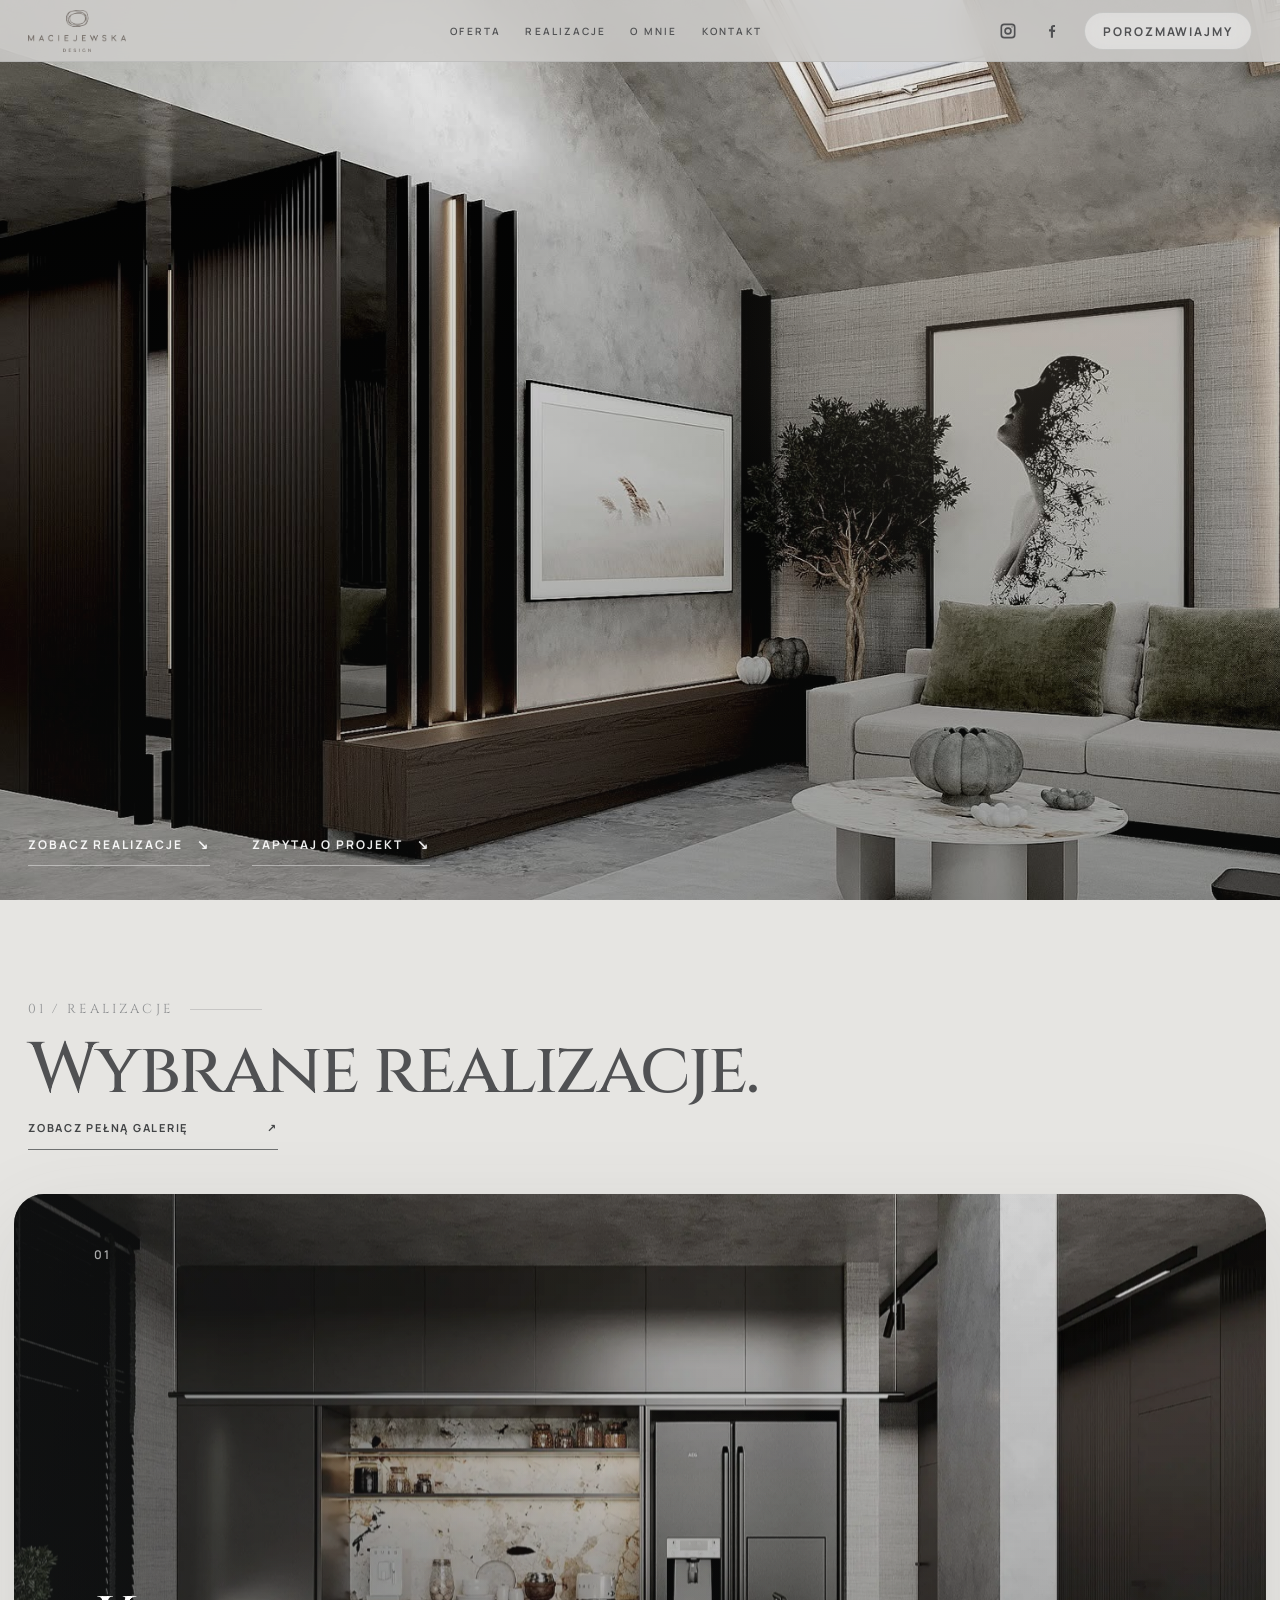
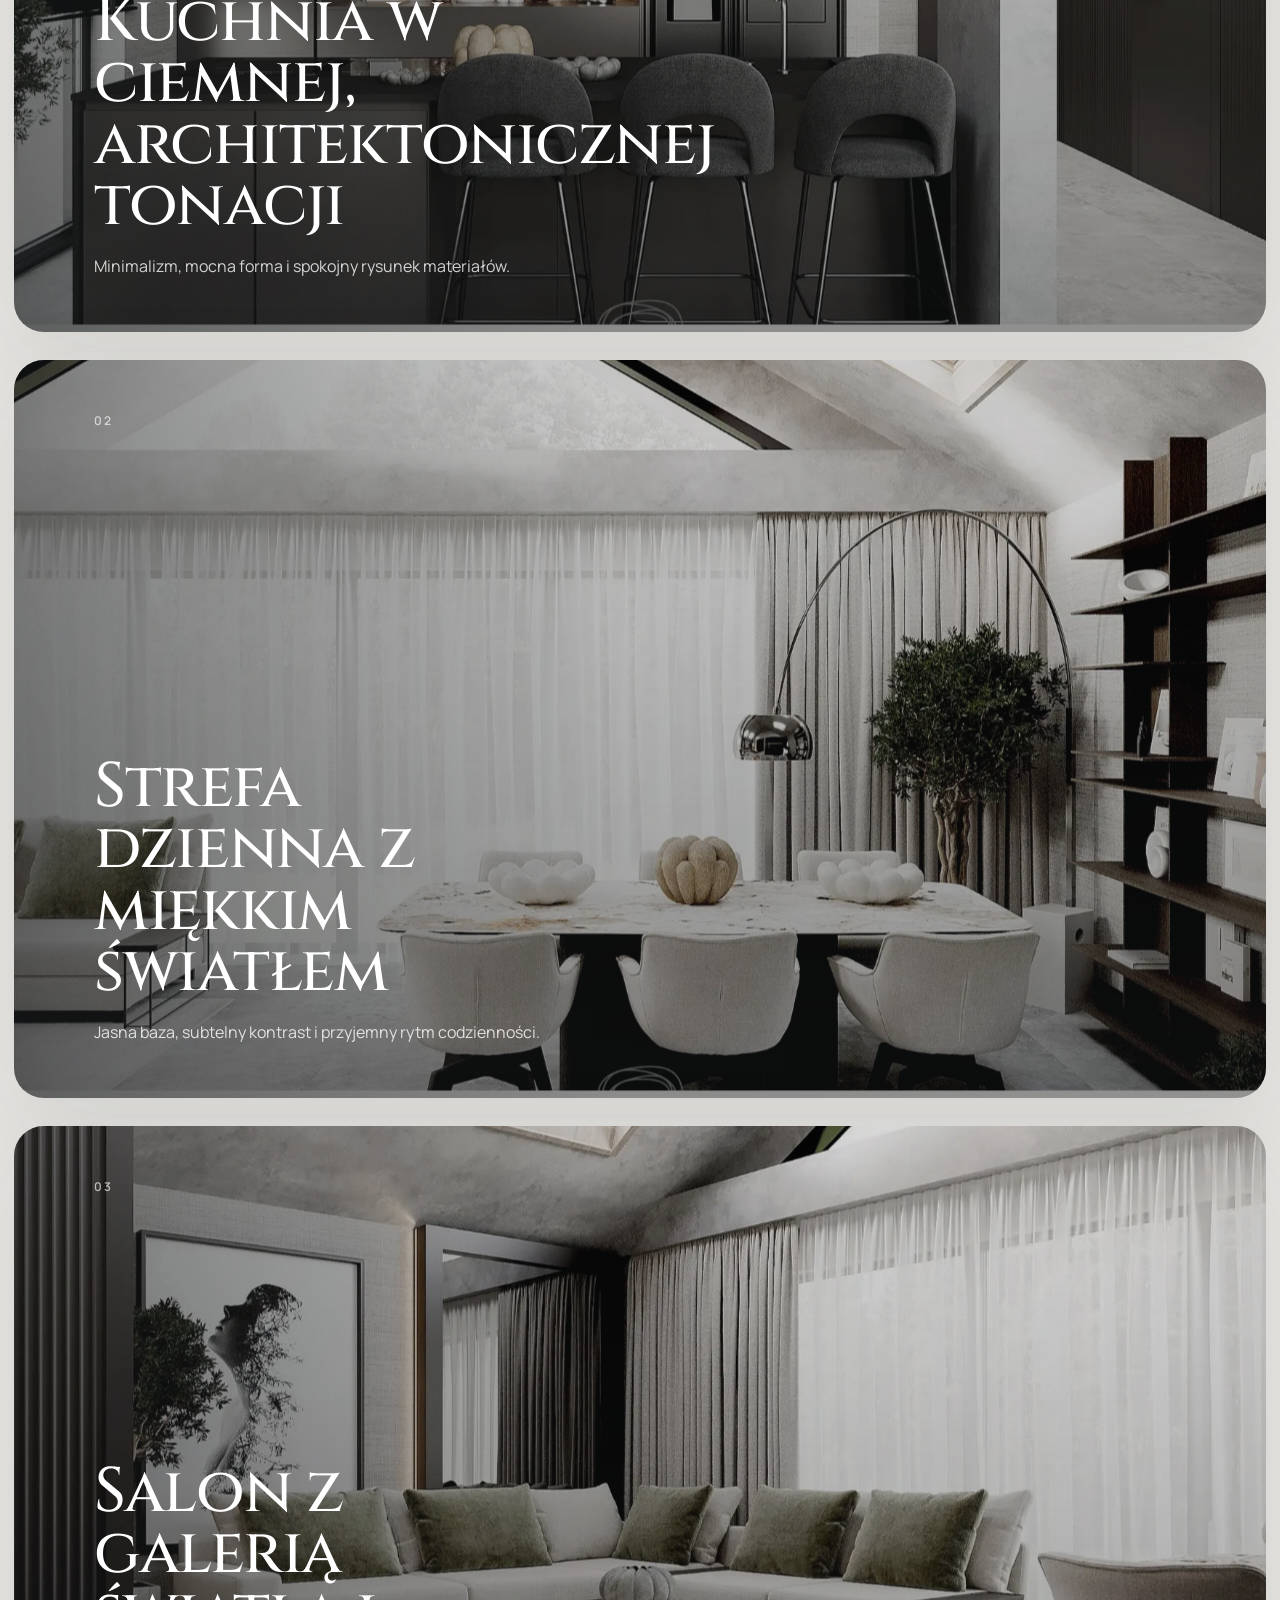
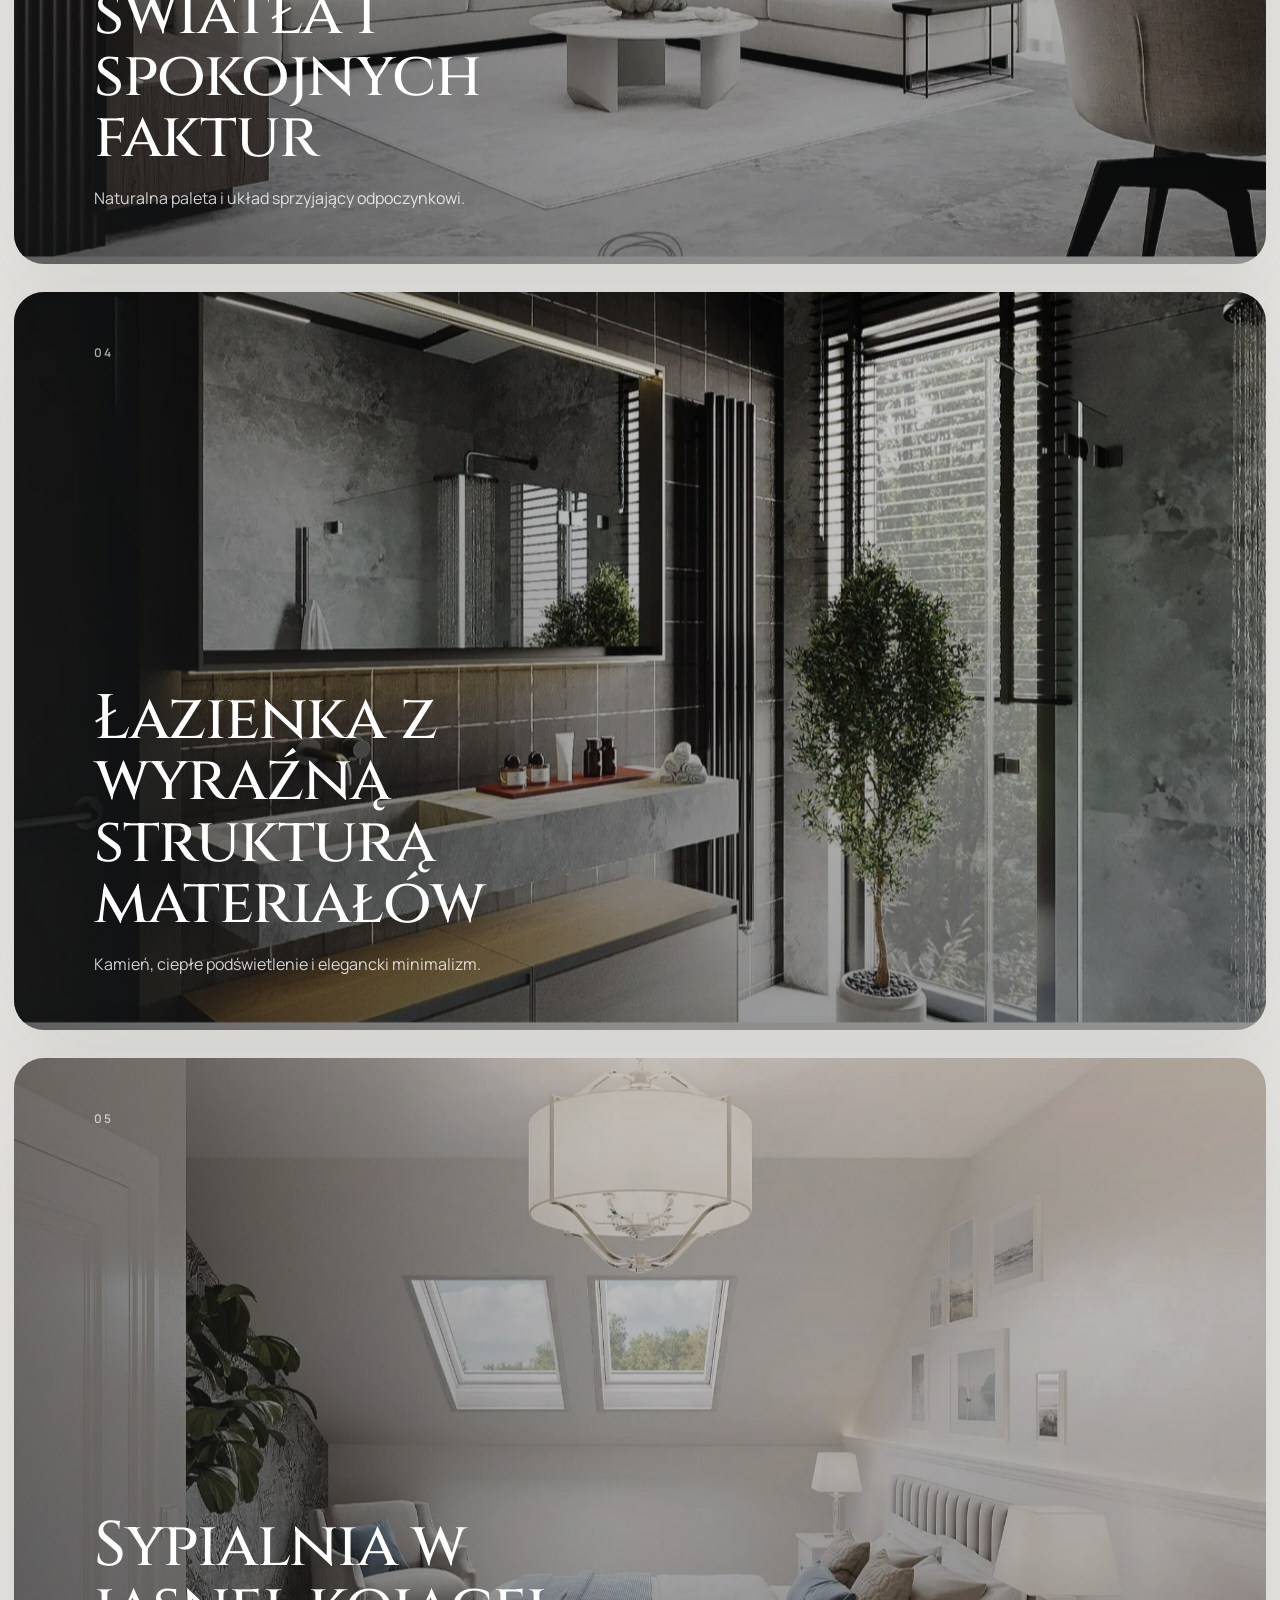
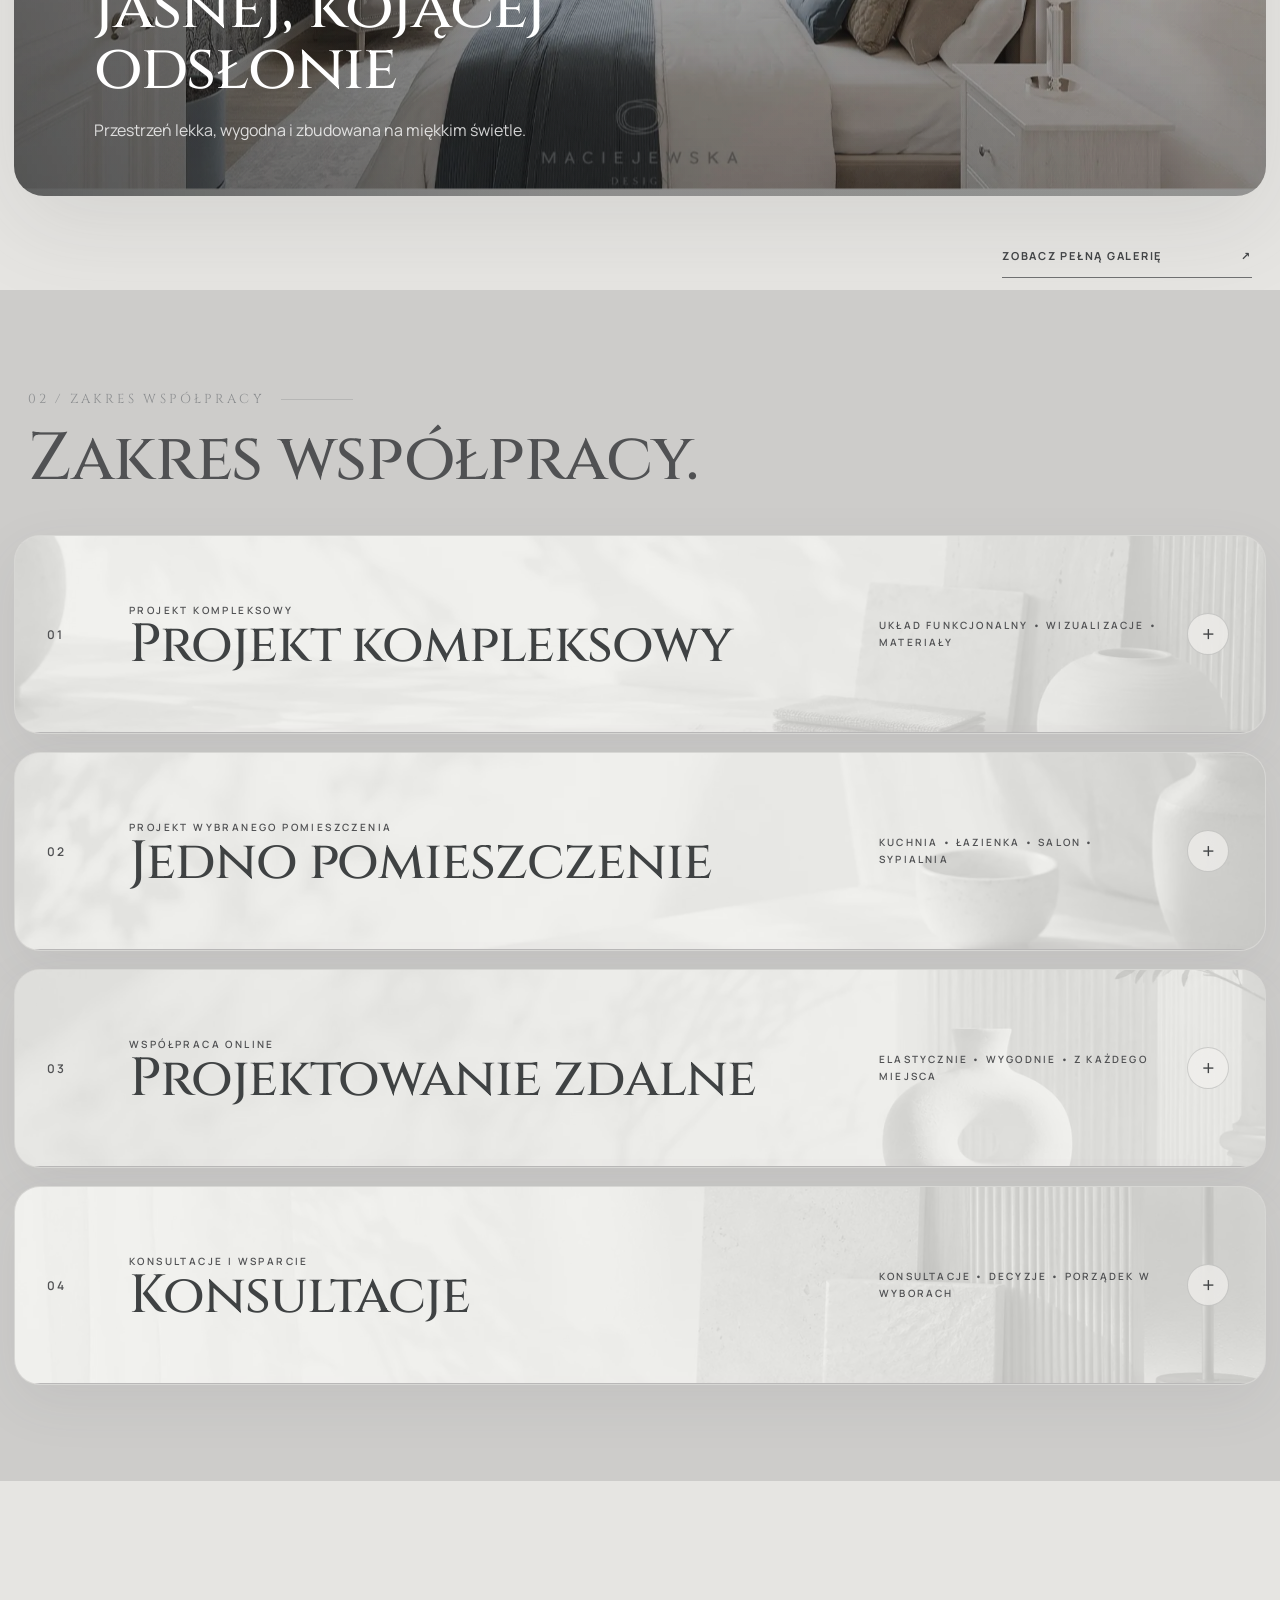
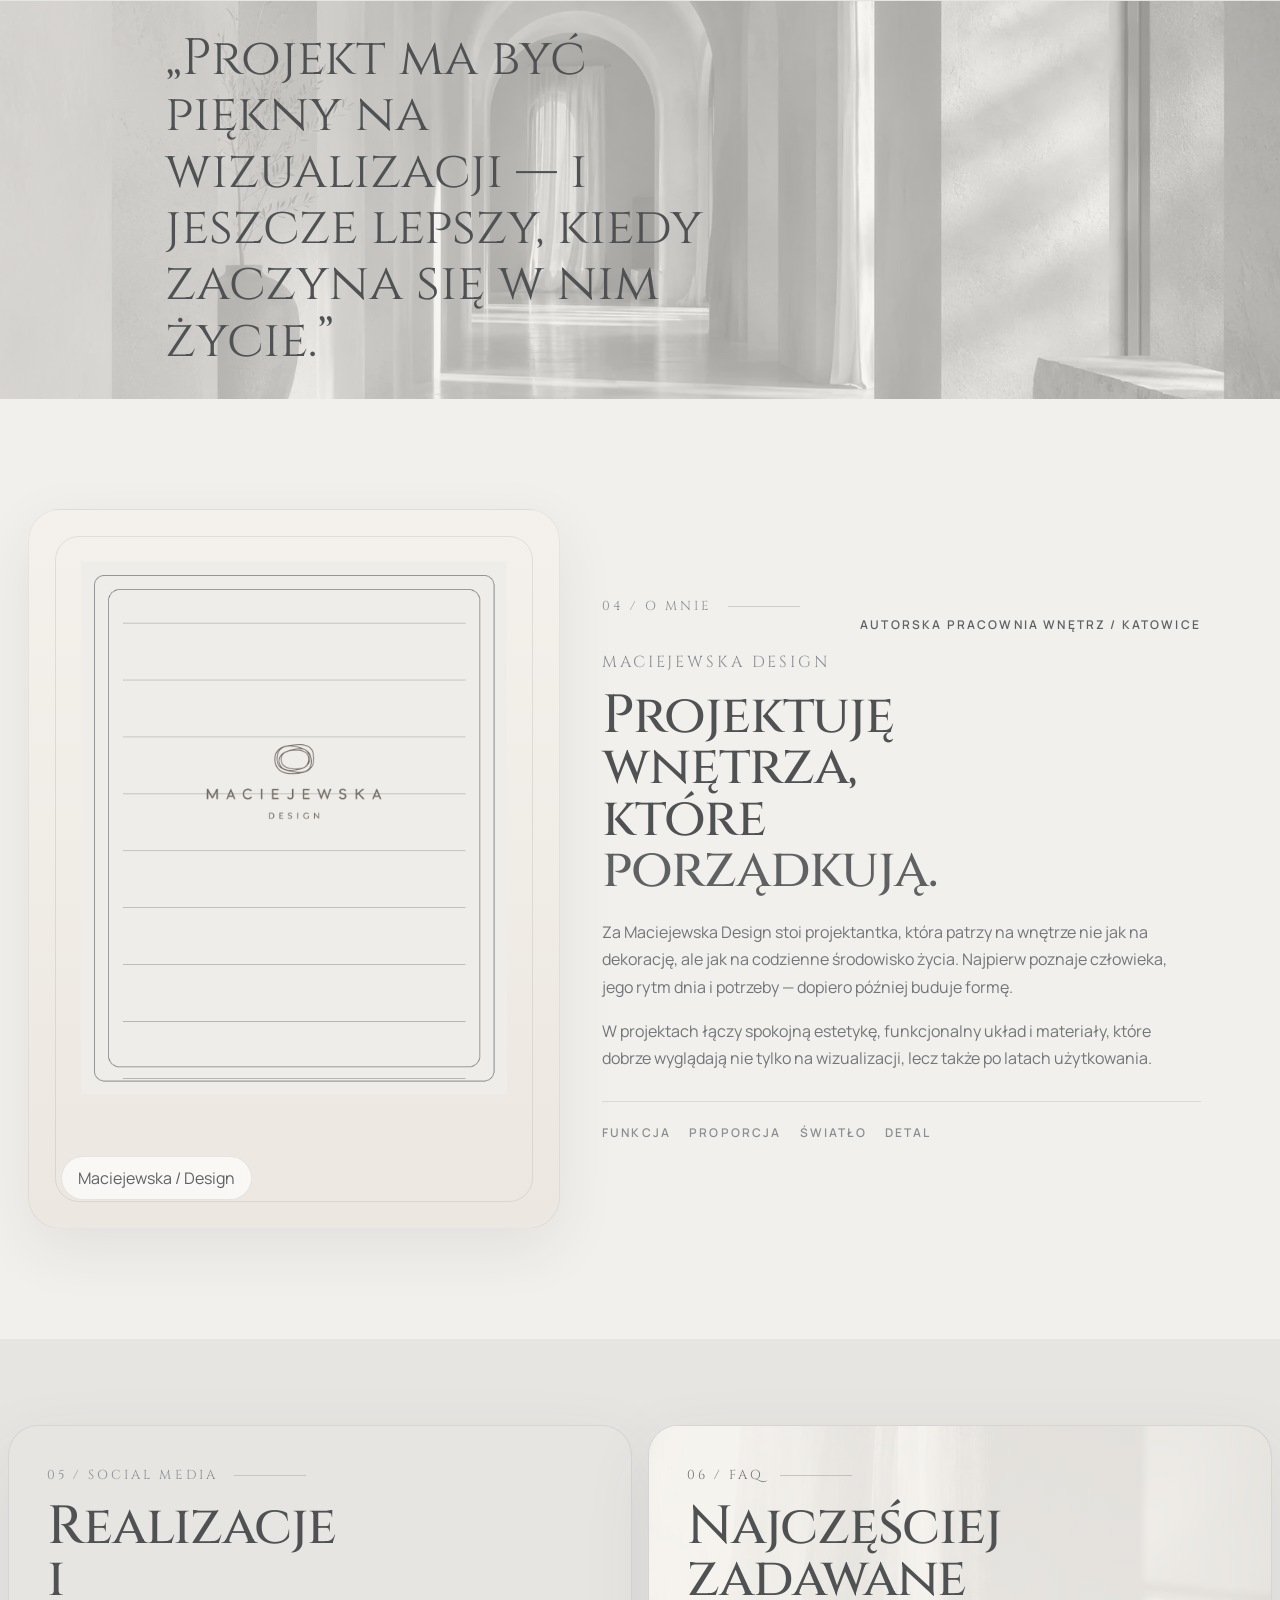
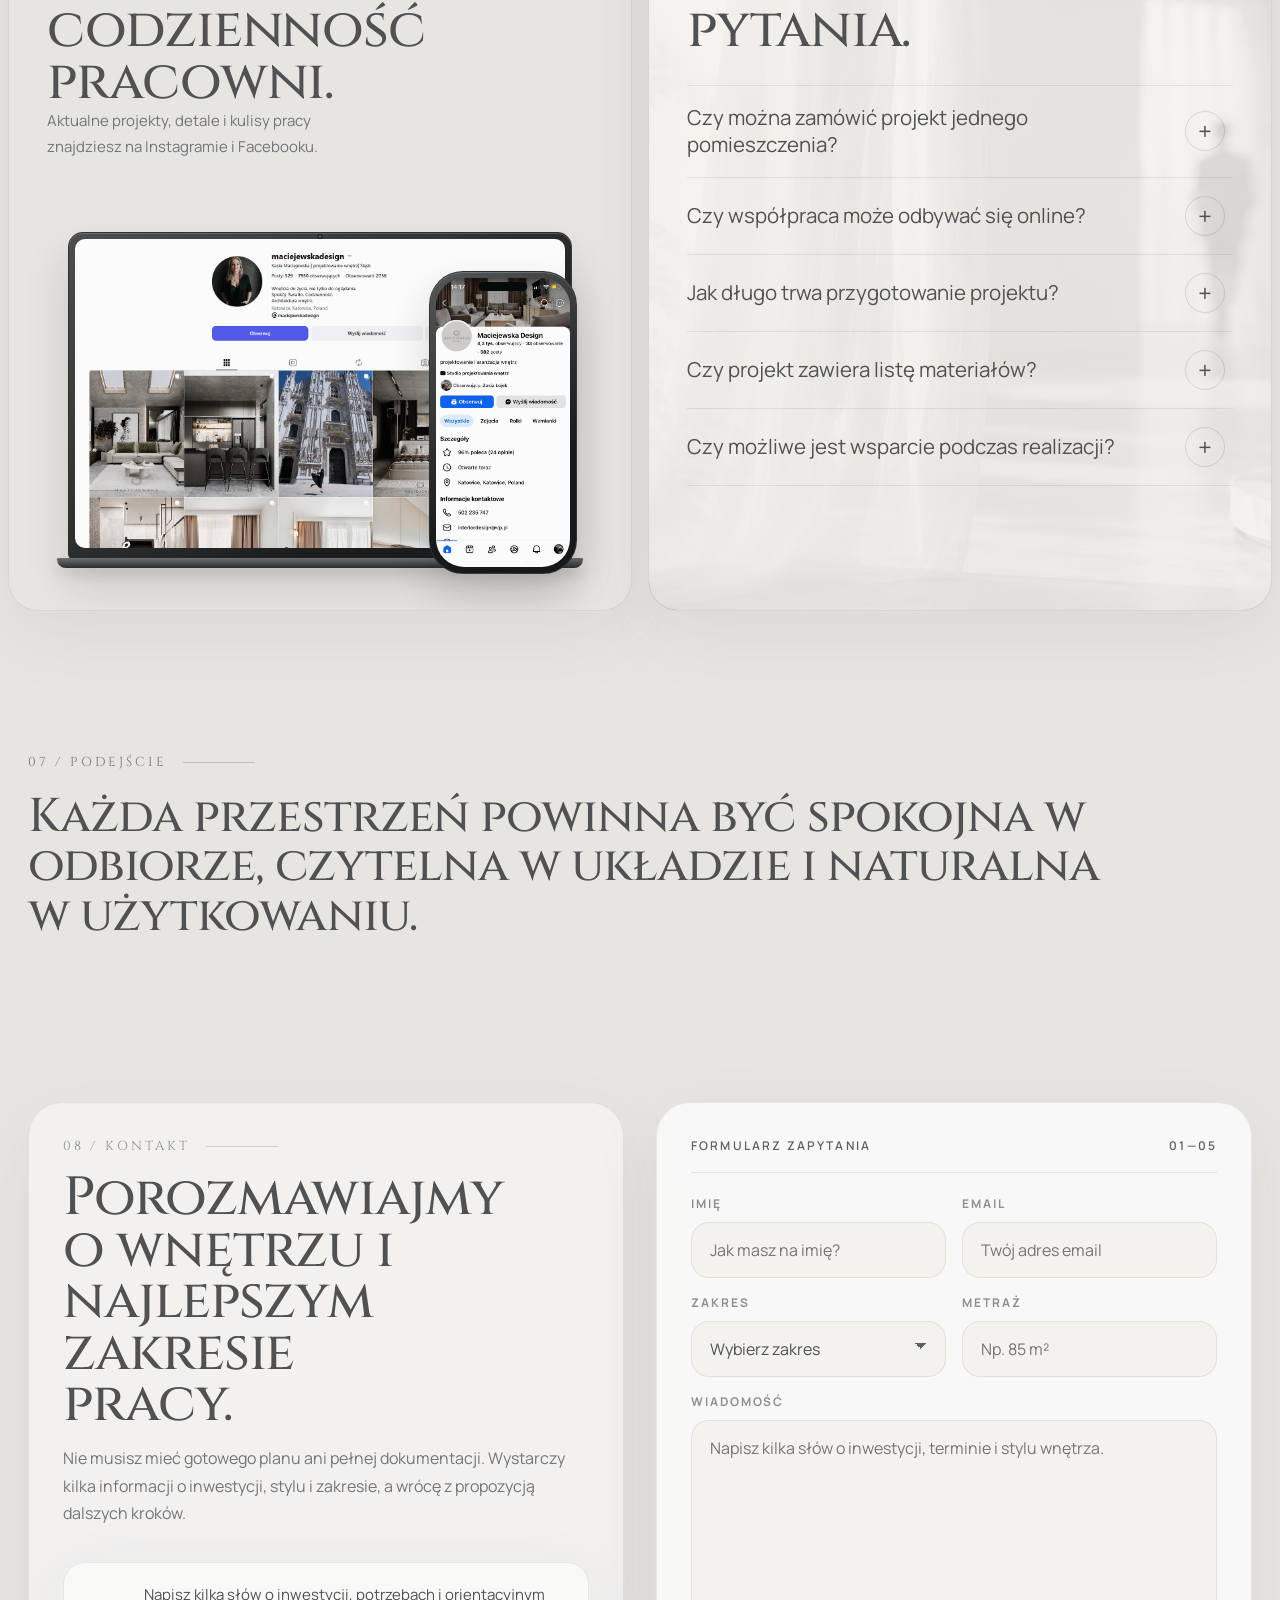
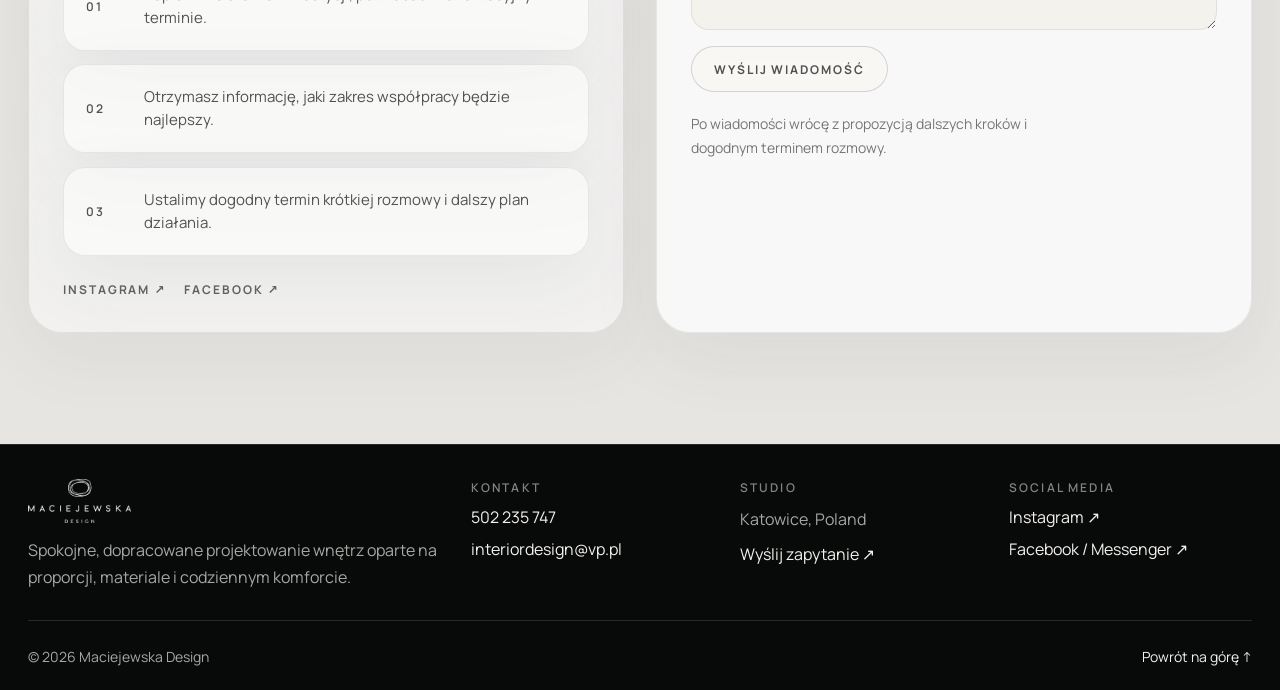
==== commit 1ed617af: "Add files via upload" ====
--- a/index.html
+++ b/index.html
@@ -6,16 +6,17 @@
 <meta content="width=device-width, initial-scale=1.0" name="viewport"/>
 <title>Maciejewska Design</title>
 <meta content="Maciejewska Design – projektowanie wnętrz w spokojnej, nowoczesnej estetyce." name="description"/>
+<link as="image" fetchpriority="high" href="hero-main.jpg" rel="preload"/>
 <link href="https://fonts.googleapis.com" rel="preconnect"/>
 <link crossorigin="" href="https://fonts.gstatic.com" rel="preconnect"/>
 <link href="https://fonts.googleapis.com/css2?family=Cinzel:wght@400;500;600&family=Manrope:wght@400;500;600;700&display=swap" rel="stylesheet"/>
-<link href="style.css?v=28" rel="stylesheet"/></head>
+<link href="style.css?v=29" rel="stylesheet"/></head>
 <body>
 <header class="site-header" id="siteHeader">
 <div class="container header__inner">
 <a aria-label="Maciejewska Design – strona główna" class="brand" href="#top">
-<img alt="Maciejewska Design" class="brand__logo brand__logo--light" src="logo-light.png"/>
-<img alt="Maciejewska Design" class="brand__logo brand__logo--dark" src="logo-dark.png"/>
+<img alt="Maciejewska Design" class="brand__logo brand__logo--light" height="439" src="logo-light.png" width="1025"/>
+<img alt="Maciejewska Design" class="brand__logo brand__logo--dark" height="439" src="logo-dark.png" width="1025"/>
 </a>
 <button aria-controls="siteNav" aria-expanded="false" class="menu-toggle" id="menuToggle">
 <span></span><span></span><span></span>
@@ -68,7 +69,7 @@
 </div>
 <a class="gallery-link" href="galeria.html">Zobacz pełną galerię <span>↗</span></a>
 </div>
-<article class="project-showcase reveal" style="--bg:url('realizacja-01.jpg')">
+<article class="project-showcase reveal" style="--bg:url('realizacja-01.webp')">
 <div class="project-showcase__overlay"></div>
 <div class="container project-showcase__content">
 <span class="project-showcase__index">01</span>
@@ -79,7 +80,7 @@
 
 </div>
 </article>
-<article class="project-showcase reveal" style="--bg:url('realizacja-02.jpg')">
+<article class="project-showcase reveal" style="--bg:url('realizacja-02.webp')">
 <div class="project-showcase__overlay"></div>
 <div class="container project-showcase__content">
 <span class="project-showcase__index">02</span>
@@ -90,7 +91,7 @@
 
 </div>
 </article>
-<article class="project-showcase reveal" style="--bg:url('realizacja-03.jpg')">
+<article class="project-showcase reveal" style="--bg:url('realizacja-03.webp')">
 <div class="project-showcase__overlay"></div>
 <div class="container project-showcase__content">
 <span class="project-showcase__index">03</span>
@@ -101,7 +102,7 @@
 
 </div>
 </article>
-<article class="project-showcase reveal" style="--bg:url('realizacja-04.jpg')">
+<article class="project-showcase reveal" style="--bg:url('realizacja-04.webp')">
 <div class="project-showcase__overlay"></div>
 <div class="container project-showcase__content">
 <span class="project-showcase__index">04</span>
@@ -112,7 +113,7 @@
 
 </div>
 </article>
-<article class="project-showcase reveal" style="--bg:url('realizacja-05.jpg')">
+<article class="project-showcase reveal" style="--bg:url('realizacja-05.webp')">
 <div class="project-showcase__overlay"></div>
 <div class="container project-showcase__content">
 <span class="project-showcase__index">05</span>
@@ -132,7 +133,7 @@
 <h2>Zakres współpracy.</h2>
 </div>
 <div class="scope-list">
-<article class="scope-item reveal" data-scope-item="" style="--scope-image:url('scope-01.png')">
+<article class="scope-item reveal" data-scope-item="" style="--scope-image:url('scope-01.webp')">
 <button aria-expanded="false" class="scope-item__trigger" type="button">
 <span class="scope-item__number">01</span>
 <span aria-hidden="true" class="scope-item__visual"><span class="scope-item__visual-inner"></span></span><div class="scope-item__main">
@@ -153,7 +154,7 @@
 </div>
 </div>
 </article>
-<article class="scope-item reveal" data-scope-item="" style="--scope-image:url('scope-02.png')">
+<article class="scope-item reveal" data-scope-item="" style="--scope-image:url('scope-02.webp')">
 <button aria-expanded="false" class="scope-item__trigger" type="button">
 <span class="scope-item__number">02</span>
 <span aria-hidden="true" class="scope-item__visual"><span class="scope-item__visual-inner"></span></span><div class="scope-item__main">
@@ -174,7 +175,7 @@
 </div>
 </div>
 </article>
-<article class="scope-item reveal" data-scope-item="" style="--scope-image:url('scope-03.png')">
+<article class="scope-item reveal" data-scope-item="" style="--scope-image:url('scope-03.webp')">
 <button aria-expanded="false" class="scope-item__trigger" type="button">
 <span class="scope-item__number">03</span>
 <span aria-hidden="true" class="scope-item__visual"><span class="scope-item__visual-inner"></span></span><div class="scope-item__main">
@@ -195,7 +196,7 @@
 </div>
 </div>
 </article>
-<article class="scope-item reveal" data-scope-item="" style="--scope-image:url('scope-04.png')">
+<article class="scope-item reveal" data-scope-item="" style="--scope-image:url('scope-04.webp')">
 <button aria-expanded="false" class="scope-item__trigger" type="button">
 <span class="scope-item__number">04</span>
 <span aria-hidden="true" class="scope-item__visual"><span class="scope-item__visual-inner"></span></span><div class="scope-item__main">
@@ -218,7 +219,7 @@
 </article>
 </div>
 </section></section><section class="quote-band reveal">
-<div class="quote-band__bg" style="background-image:url('quote-break.png')"></div>
+<div class="quote-band__bg" style="background-image:url('quote-break.webp')"></div>
 <div class="quote-band__overlay"></div>
 <div class="container quote-band__content">
 <p>„Projekt ma być piękny na wizualizacji — i jeszcze lepszy, kiedy zaczyna się w nim życie.”</p>
@@ -227,7 +228,7 @@
 <div class="about__layout">
 <div class="about__media reveal">
 <div class="about__frame-lines"></div>
-<img alt="Portret właścicielki Maciejewska Design" src="about-portrait.png"/>
+<img alt="Portret właścicielki Maciejewska Design" decoding="async" height="1402" loading="lazy" src="about-portrait.png" width="1122"/>
 <span class="about__photo-marker">Maciejewska / Design</span>
 </div>
 <div class="about__content reveal">
@@ -261,17 +262,17 @@
 <div class="devices social-devices" aria-label="Profile Maciejewska Design w mediach społecznościowych">
 <a aria-label="Otwórz Instagram Maciejewska Design" class="device device--laptop social-device-link" href="https://www.instagram.com/maciejewskadesign/" rel="noreferrer" target="_blank">
 <div class="device__screen">
-<img alt="Profil Maciejewska Design na Instagramie" class="social-screen social-screen--desktop" src="social-instagram-device.jpg"/>
+<img alt="Profil Maciejewska Design na Instagramie" class="social-screen social-screen--desktop" decoding="async" height="918" loading="lazy" src="social-instagram-device.jpg" width="1460"/>
 </div>
 </a>
 <a aria-label="Otwórz Facebook Maciejewska Design" class="device device--phone social-device-link" href="https://www.facebook.com/MaciejewskaDesign/?locale=pl_PL" rel="noreferrer" target="_blank">
 <div class="device__screen">
-<img alt="Profil Maciejewska Design na Facebooku" class="social-screen social-screen--mobile" src="social-facebook-device.jpg"/>
+<img alt="Profil Maciejewska Design na Facebooku" class="social-screen social-screen--mobile" decoding="async" height="2047" loading="lazy" src="social-facebook-device.jpg" width="946"/>
 </div>
 </a>
 </div></div>
 <div class="faq reveal">
-<div class="faq__bg" style="background-image:url('faq-background.png')"></div>
+<div class="faq__bg" style="background-image:url('faq-background.webp')"></div>
 <div class="faq__overlay"></div>
 <div class="faq__content">
 <span class="section-kicker section-kicker--light">06 / FAQ</span>
@@ -327,7 +328,7 @@
 </div>
 </div>
 </section><section class="manifest manifest-v7 reveal">
-<div class="manifest__bg" style="background-image:url('manifest-break.png')"></div>
+<div class="manifest__bg" style="background-image:url('manifest-break.webp')"></div>
 <div class="manifest__overlay"></div>
 <div class="container manifest__content">
 <span class="section-kicker section-kicker--light">07 / Podejście</span>
@@ -355,7 +356,7 @@
 <footer class="site-footer">
 <div class="container footer__inner">
 <div class="footer__brand-block">
-<img alt="Maciejewska Design" class="footer__logo" src="logo-light.png"/>
+<img alt="Maciejewska Design" class="footer__logo" height="439" loading="lazy" src="logo-light.png" width="1025"/>
 <p>Spokojne, dopracowane projektowanie wnętrz oparte na proporcji, materiale i codziennym komforcie.</p>
 </div>
 <address class="footer__column">
@@ -379,6 +380,6 @@
 <a href="#top">Powrót na górę ↑</a>
 </div>
 </footer>
-<script src="script.js?v=26"></script>
+<script src="script.js?v=27"></script>
 </body>
 </html>
--- a/style.css
+++ b/style.css
@@ -673,7 +673,7 @@
   padding:62px 0!important;
   background:
     linear-gradient(90deg, rgba(244,239,231,.92), rgba(244,239,231,.78)),
-    url('manifest-break.png') center/cover!important;
+    url('manifest-break.webp') center/cover!important;
 }
 .manifest-v7 .manifest__bg,
 .manifest-v7 .manifest__overlay{
@@ -3336,6 +3336,59 @@
 
 /* Końcowa kolejność kaskady — te reguły nie mogą zostać nadpisane
    przez starsze warstwy kompatybilności znajdujące się wyżej. */
+@media(max-width:980px), (pointer:coarse){
+  html{
+    scroll-behavior:auto!important;
+  }
+
+  body.performance-lite .reveal,
+  body.performance-lite .motion-reveal-v9,
+  body.performance-lite .word-v9{
+    opacity:1!important;
+    transform:none!important;
+    filter:none!important;
+    transition:none!important;
+    animation:none!important;
+  }
+
+  .site-header,
+  .site-nav,
+  .scope-item__panel,
+  .social-showcase,
+  .faq,
+  .contact-form,
+  .contact__content{
+    -webkit-backdrop-filter:none!important;
+    backdrop-filter:none!important;
+  }
+
+  .project-showcase,
+  .scope-item,
+  .social-showcase,
+  .faq,
+  .contact-form,
+  .about__media,
+  .project-showcase::before{
+    will-change:auto!important;
+  }
+
+  .project-showcase,
+  .scope-item,
+  .magnetic-v9,
+  .magnetic-v9.is-magnetic{
+    transform:none!important;
+  }
+
+  .project-showcase::before,
+  .project-showcase:hover::before,
+  .scope-item::before,
+  .scope-item:hover::before,
+  .magnetic-v9,
+  .magnetic-v9.is-magnetic{
+    transition:none!important;
+  }
+}
+
 .site-header .brand__logo--light{
   display:none!important;
 }
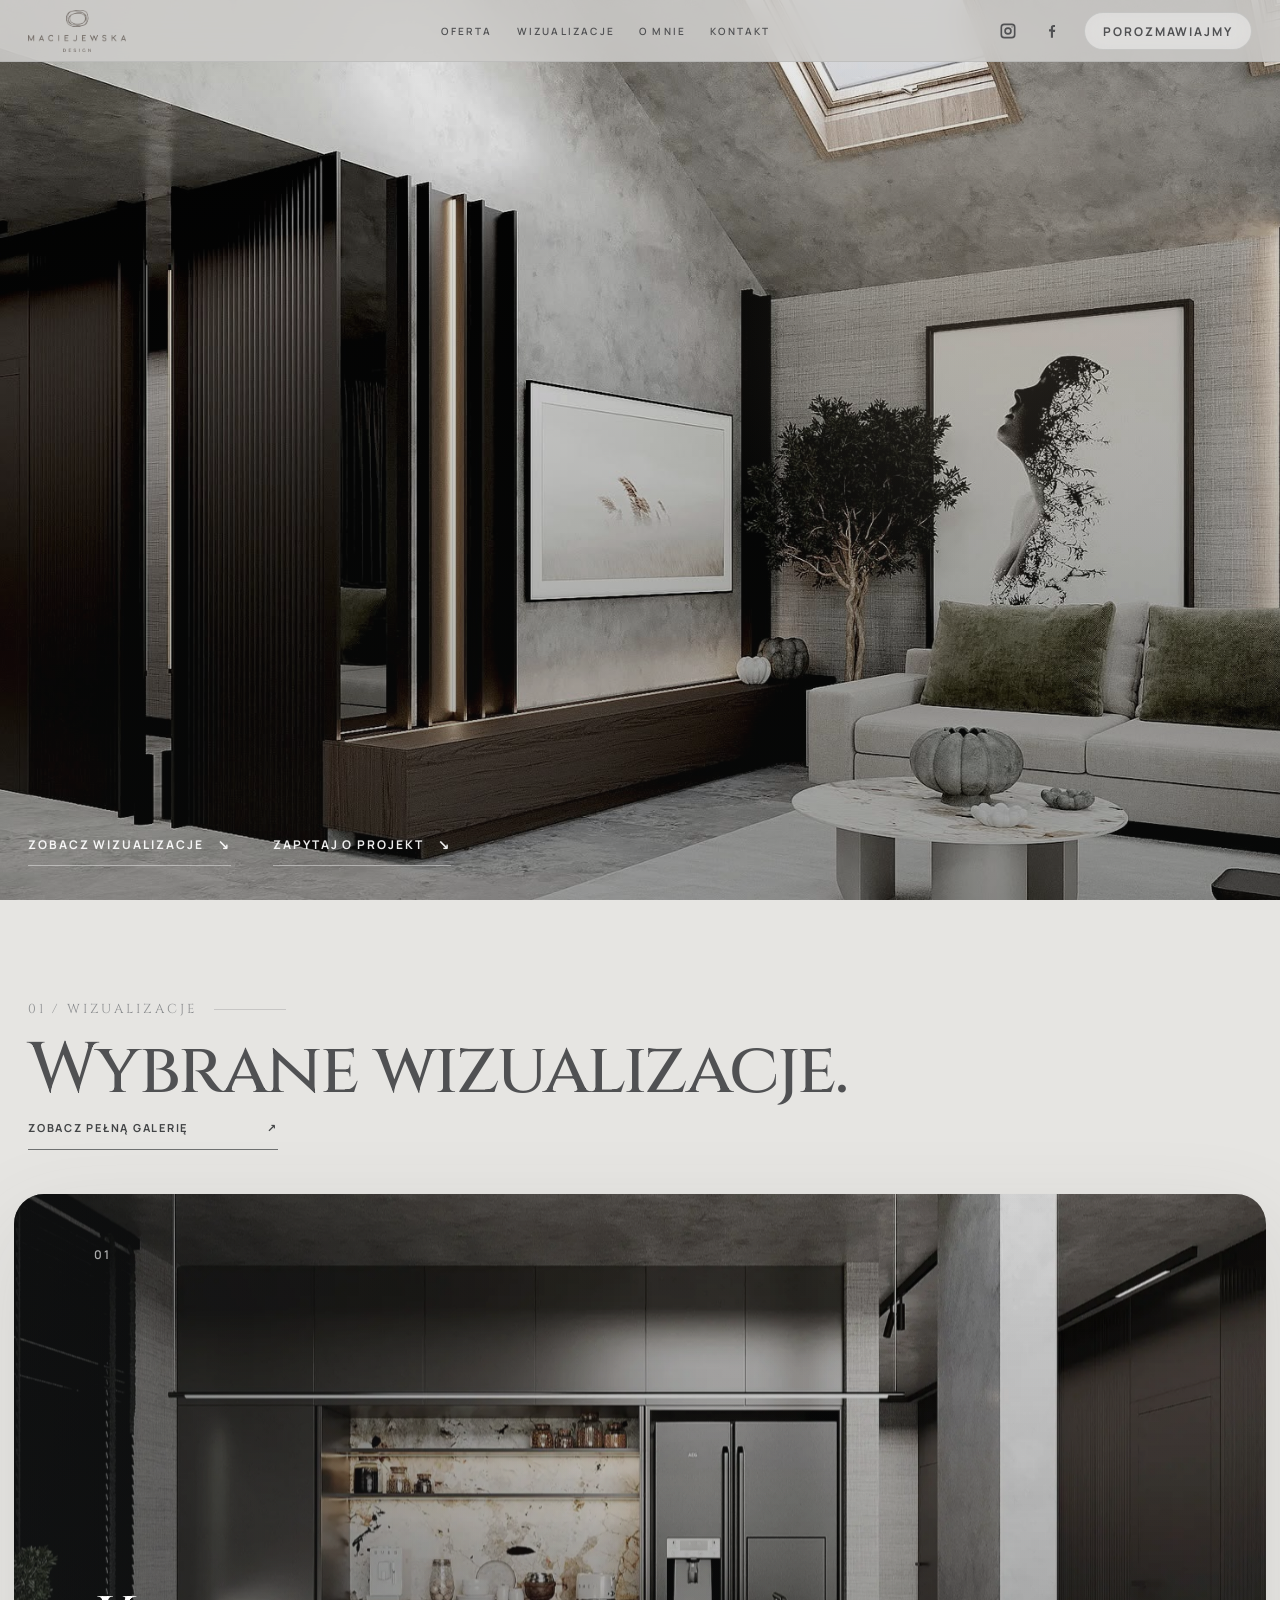
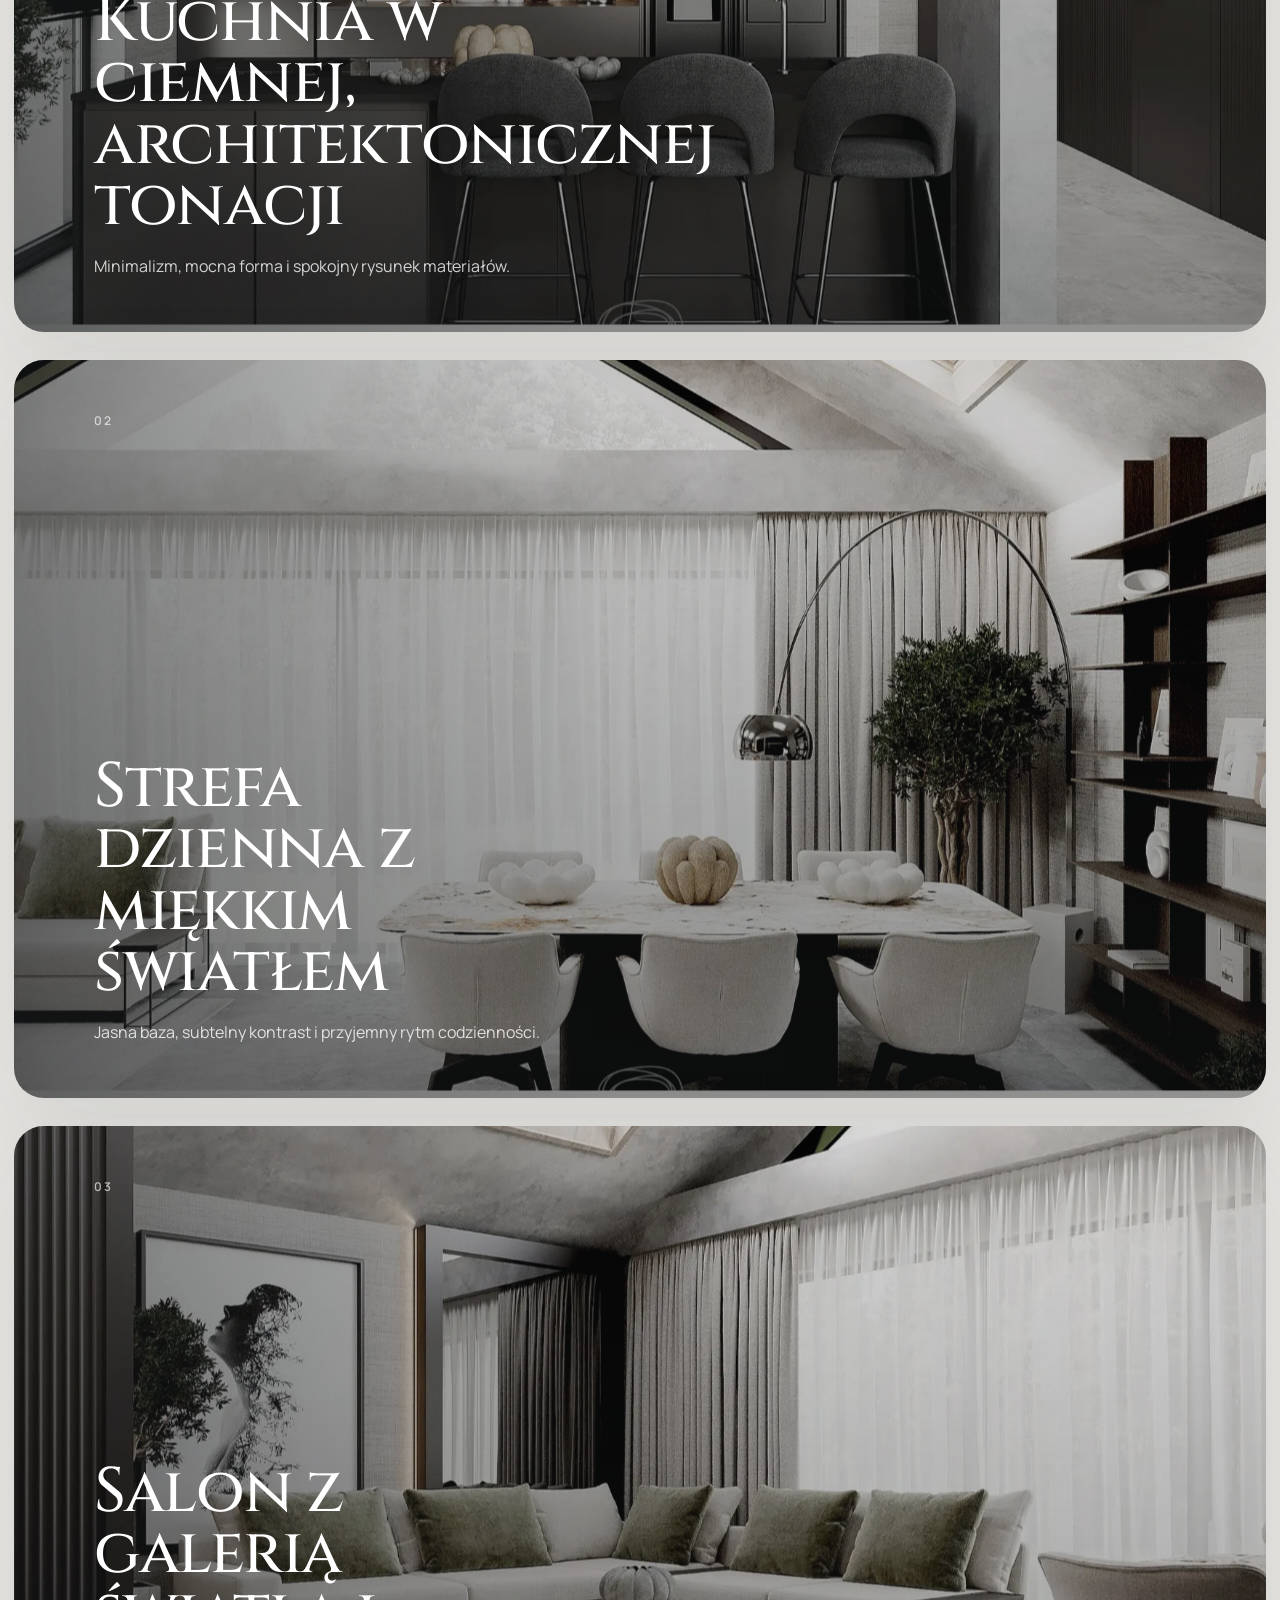
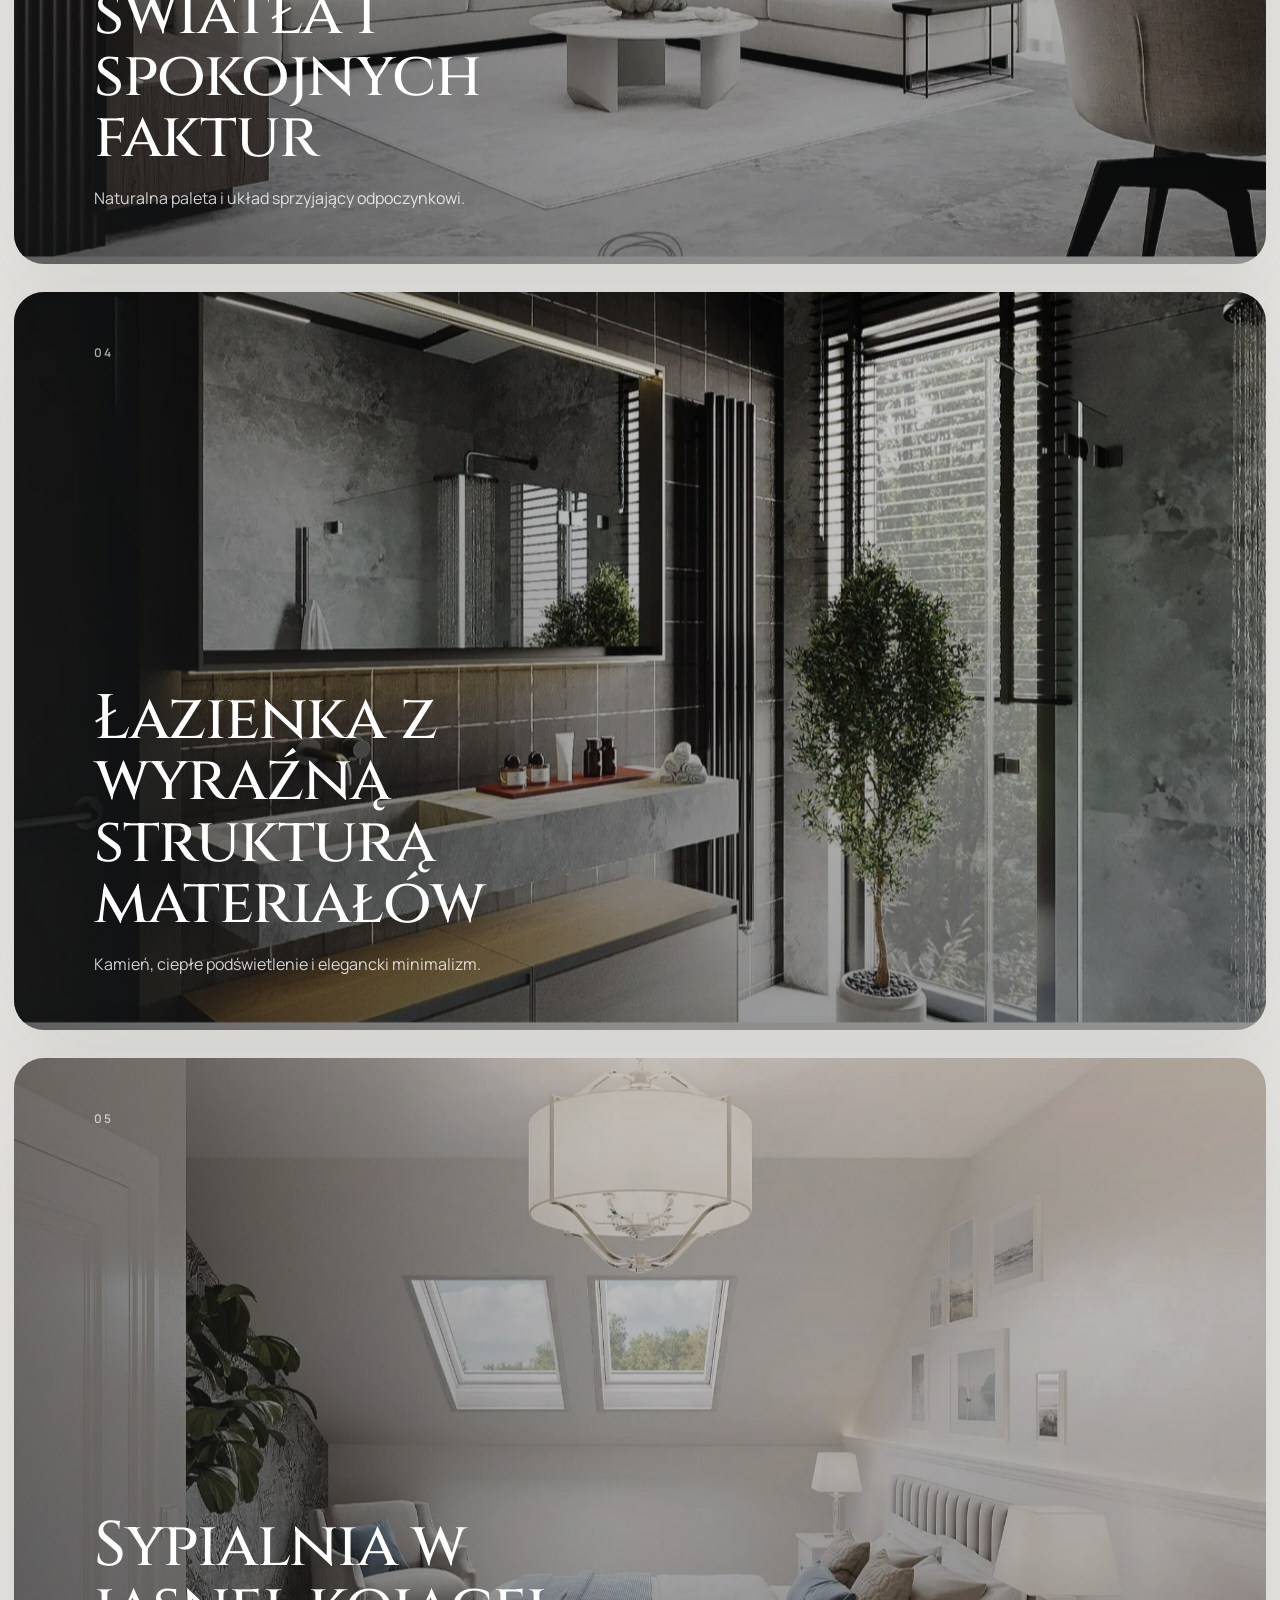
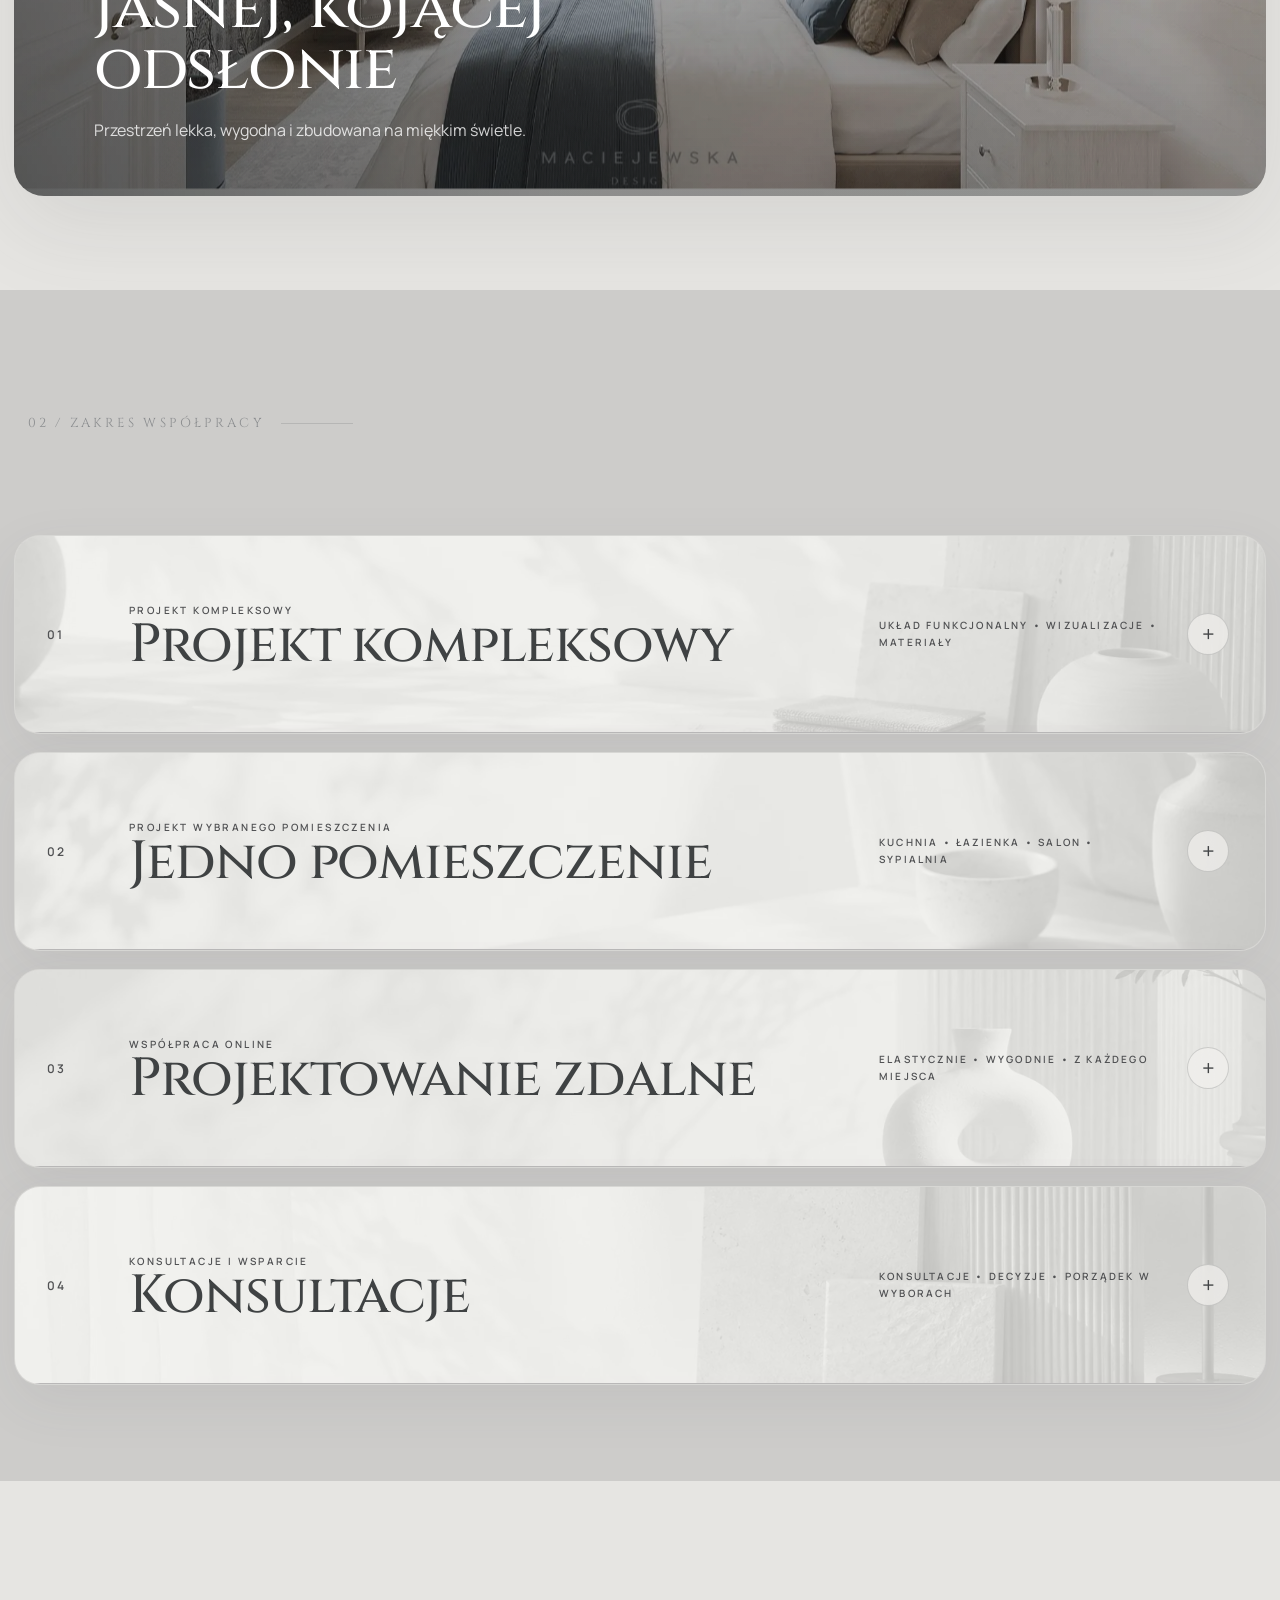
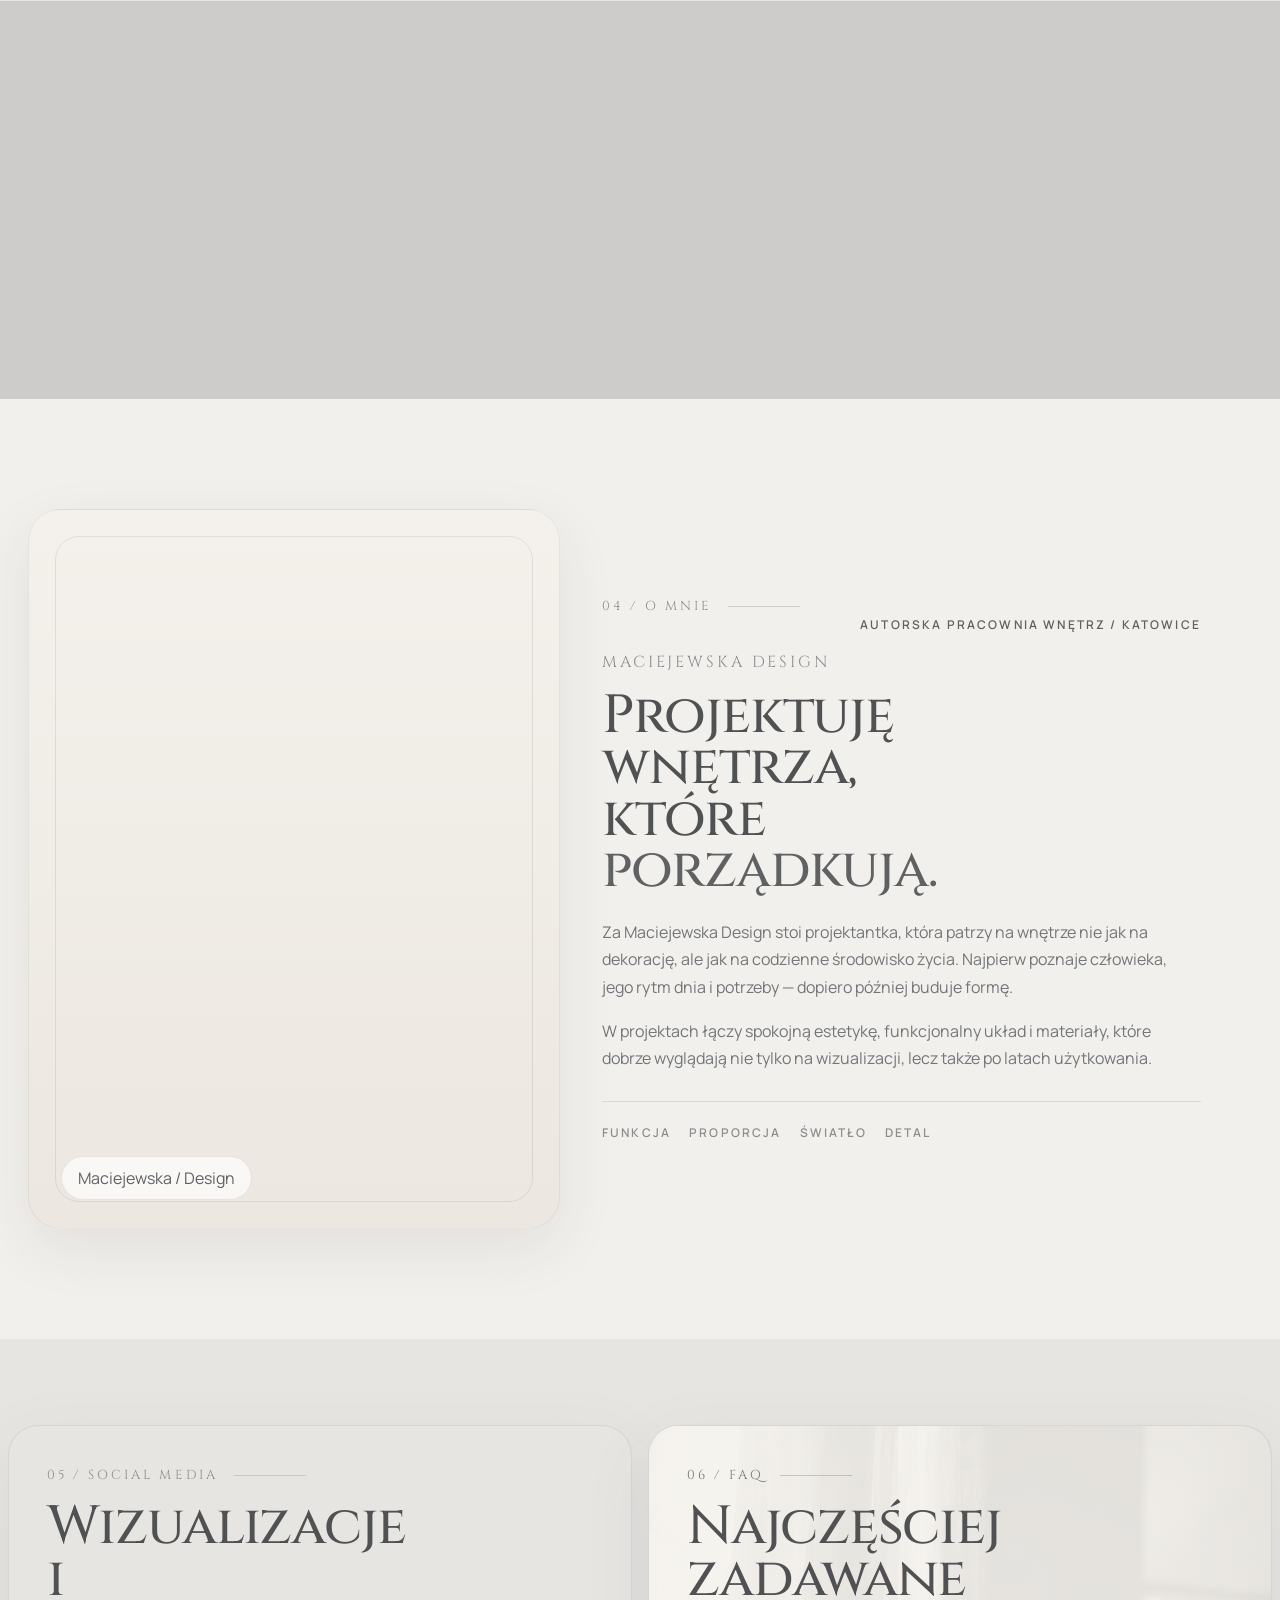
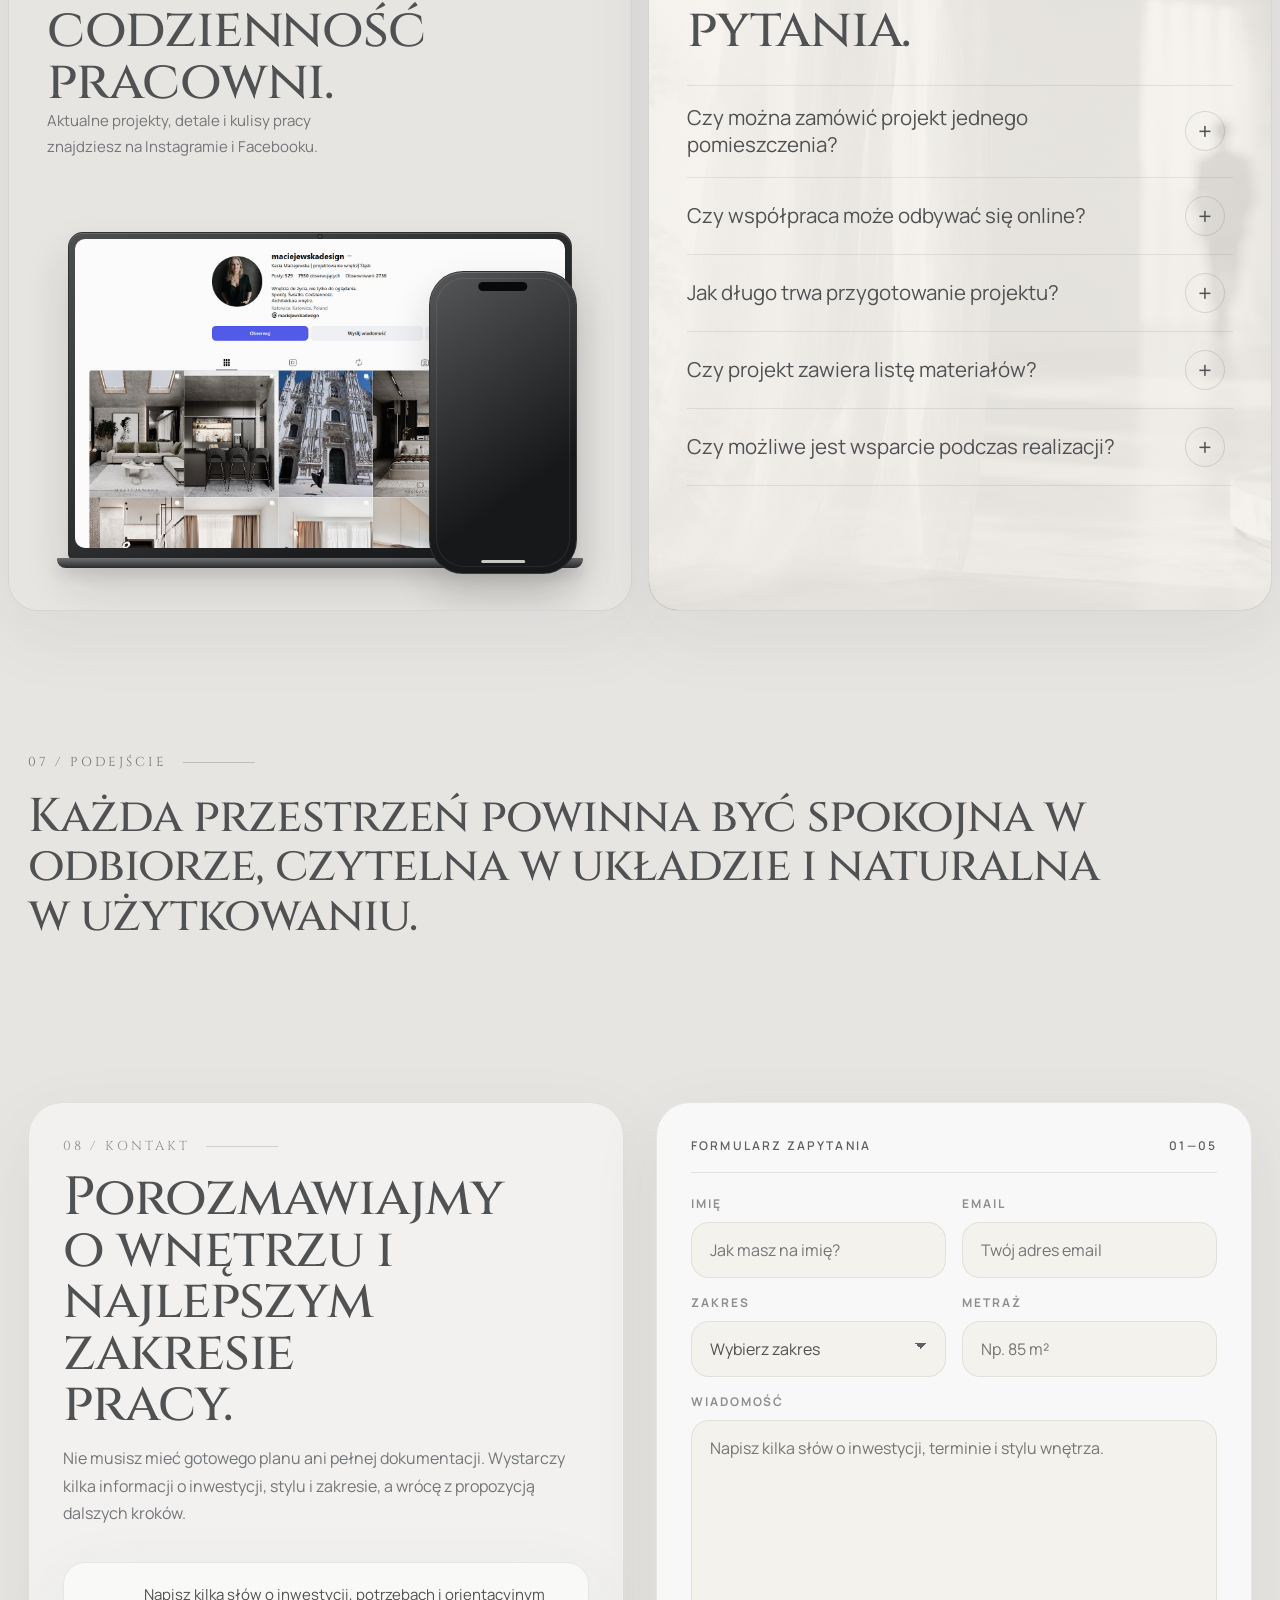
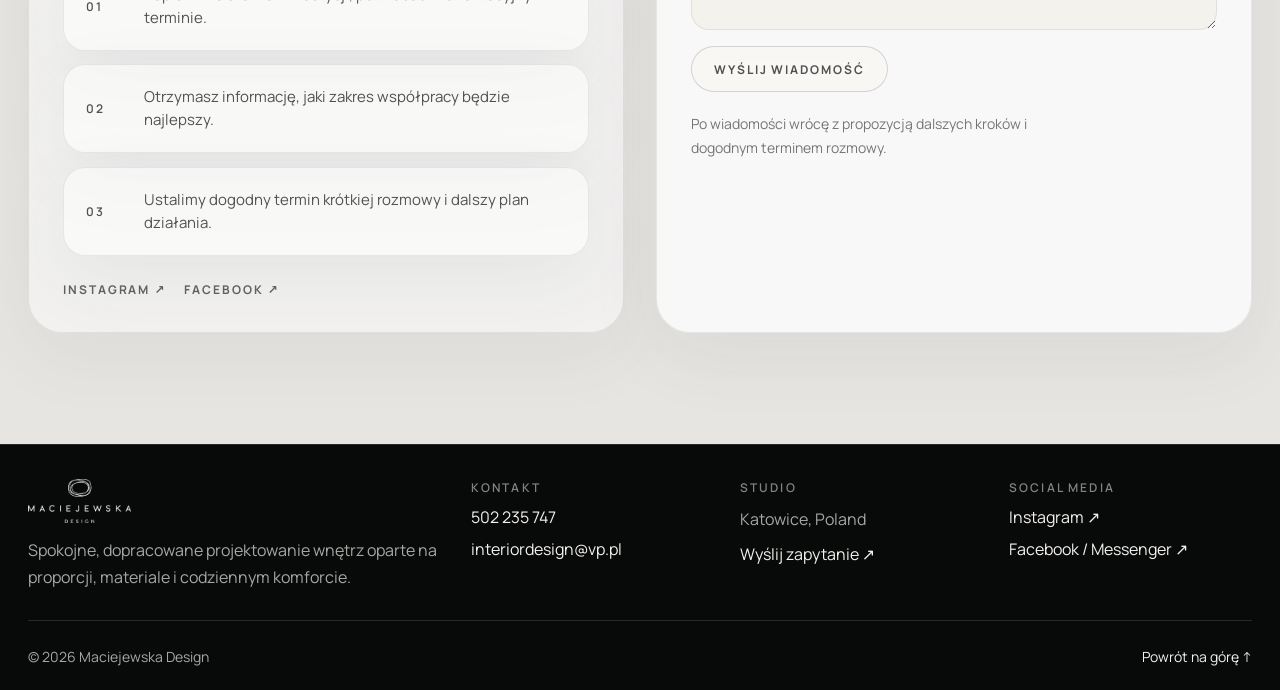
==== commit 42259777: "Add files via upload" ====
--- a/index.html
+++ b/index.html
@@ -10,7 +10,7 @@
 <link href="https://fonts.googleapis.com" rel="preconnect"/>
 <link crossorigin="" href="https://fonts.gstatic.com" rel="preconnect"/>
 <link href="https://fonts.googleapis.com/css2?family=Cinzel:wght@400;500;600&family=Manrope:wght@400;500;600;700&display=swap" rel="stylesheet"/>
-<link href="style.css?v=29" rel="stylesheet"/></head>
+<link href="style.css?v=30" rel="stylesheet"/></head>
 <body>
 <header class="site-header" id="siteHeader">
 <div class="container header__inner">
@@ -27,7 +27,7 @@
 
 
 
-<a href="#oferta">Oferta</a><a href="#realizacje">Realizacje</a><a href="#o-mnie">O mnie</a><a href="#kontakt">Kontakt</a><div class="site-nav__extras mobile-only">
+<a href="#oferta">Oferta</a><a href="#realizacje">Wizualizacje</a><a href="#o-mnie">O mnie</a><a href="#kontakt">Kontakt</a><div class="site-nav__extras mobile-only">
 <a href="https://www.instagram.com/maciejewskadesign/" rel="noreferrer" target="_blank">Instagram</a>
 <a href="https://www.facebook.com/MaciejewskaDesign/?locale=pl_PL" rel="noreferrer" target="_blank">Facebook</a>
 </div></nav>
@@ -59,13 +59,13 @@
 </div>
 <div class="hero__overlay"></div>
 <div class="container hero__content">
-<div class="hero__bottom reveal"><span class="hero__accent-note">Naturalne światło · funkcja · detal</span><a class="hero-link" href="#realizacje">Zobacz realizacje <span>↘</span></a><a class="hero-link" href="#kontakt">Zapytaj o projekt <span>↘</span></a></div>
+<div class="hero__bottom reveal"><span class="hero__accent-note">Naturalne światło · funkcja · detal</span><a class="hero-link" href="#realizacje">Zobacz wizualizacje <span>↘</span></a><a class="hero-link" href="#kontakt">Zapytaj o projekt <span>↘</span></a></div>
 </div>
 </section><section class="projects projects-v7 section" id="realizacje">
 <div class="container projects__intro reveal">
 <div>
-<span class="section-kicker">01 / Realizacje</span>
-<h2>Wybrane realizacje.</h2>
+<span class="section-kicker">01 / Wizualizacje</span>
+<h2>Wybrane wizualizacje.</h2>
 </div>
 <a class="gallery-link" href="galeria.html">Zobacz pełną galerię <span>↗</span></a>
 </div>
@@ -255,7 +255,7 @@
 <div class="social-showcase__head">
 <div>
 <span class="section-kicker">05 / Social media</span>
-<h2>Realizacje i codzienność pracowni.</h2><p class="social-showcase__lead">Aktualne projekty, detale i kulisy pracy znajdziesz na Instagramie i Facebooku.</p>
+<h2>Wizualizacje i codzienność pracowni.</h2><p class="social-showcase__lead">Aktualne projekty, detale i kulisy pracy znajdziesz na Instagramie i Facebooku.</p>
 </div>
 
 </div>
--- a/style.css
+++ b/style.css
@@ -3336,6 +3336,216 @@
 
 /* Końcowa kolejność kaskady — te reguły nie mogą zostać nadpisane
    przez starsze warstwy kompatybilności znajdujące się wyżej. */
+@media(max-width:760px){
+  /* Prosty, stabilny pasek mobilny. */
+  body .site-header,
+  body .site-header:not(.is-scrolled),
+  body .site-header.is-scrolled,
+  body .header__inner{
+    height:64px!important;
+  }
+
+  body .site-header,
+  body .site-header:not(.is-scrolled),
+  body .site-header.is-scrolled{
+    background:#080909!important;
+    border-bottom:1px solid rgba(255,255,255,.12)!important;
+    -webkit-backdrop-filter:none!important;
+    backdrop-filter:none!important;
+    box-shadow:none!important;
+  }
+
+  body .header__inner{
+    width:calc(100% - 28px)!important;
+    padding:0!important;
+  }
+
+  body .site-header .brand__logo--light,
+  body .site-header:not(.is-scrolled) .brand__logo--light,
+  body .site-header.is-scrolled .brand__logo--light{
+    display:block!important;
+    width:auto!important;
+    height:34px!important;
+    opacity:1!important;
+    filter:none!important;
+  }
+
+  body .site-header .brand__logo--dark,
+  body .site-header:not(.is-scrolled) .brand__logo--dark,
+  body .site-header.is-scrolled .brand__logo--dark{
+    display:none!important;
+  }
+
+  body .menu-toggle{
+    width:44px!important;
+    height:44px!important;
+  }
+
+  body .menu-toggle span,
+  body .site-header.is-scrolled .menu-toggle span{
+    left:9px!important;
+    right:9px!important;
+    height:1px!important;
+    background:#f3f1ed!important;
+  }
+
+  body .site-nav{
+    top:64px!important;
+    left:12px!important;
+    right:12px!important;
+    width:auto!important;
+    padding:24px!important;
+    gap:18px!important;
+    border:1px solid rgba(255,255,255,.12)!important;
+    border-radius:0 0 20px 20px!important;
+    background:#111212!important;
+    box-shadow:0 20px 44px rgba(0,0,0,.22)!important;
+  }
+
+  body .site-nav a,
+  body .site-header.is-scrolled .site-nav a{
+    color:#f3f1ed!important;
+    font-size:12px!important;
+    line-height:1.4!important;
+    letter-spacing:.18em!important;
+  }
+
+  /* Galeria mobilna bez wymuszonych wysokości i poziomego overflow. */
+  body.gallery-page{
+    overflow-x:hidden!important;
+  }
+
+  body.gallery-page .gallery-hero{
+    padding:calc(64px + 52px) 0 42px!important;
+  }
+
+  body.gallery-page .gallery-hero__content{
+    width:calc(100% - 32px)!important;
+    display:grid!important;
+    grid-template-columns:minmax(0,1fr)!important;
+    gap:20px!important;
+  }
+
+  body.gallery-page .gallery-hero h1{
+    width:100%!important;
+    max-width:100%!important;
+    font-size:clamp(42px,13vw,66px)!important;
+    line-height:.94!important;
+    overflow-wrap:anywhere;
+  }
+
+  body.gallery-page .gallery-grid-section{
+    padding:12px 0 56px!important;
+  }
+
+  body.gallery-page .gallery-grid{
+    width:calc(100% - 24px)!important;
+    max-width:none!important;
+    margin-inline:auto!important;
+    display:grid!important;
+    grid-template-columns:minmax(0,1fr)!important;
+    gap:12px!important;
+  }
+
+  body.gallery-page .gallery-card,
+  body.gallery-page .gallery-card--wide{
+    grid-column:auto!important;
+    width:100%!important;
+    min-width:0!important;
+    height:auto!important;
+    min-height:0!important;
+    margin:0!important;
+    border-radius:14px!important;
+    overflow:hidden!important;
+  }
+
+  body.gallery-page .gallery-card img,
+  body.gallery-page .gallery-card:hover img{
+    display:block!important;
+    width:100%!important;
+    max-width:100%!important;
+    height:auto!important;
+    min-height:0!important;
+    object-fit:contain!important;
+  }
+
+  /* Jednolity, czysty sposób otwierania zakresu i FAQ. */
+  body .scope-list{
+    width:calc(100% - 20px)!important;
+    gap:10px!important;
+  }
+
+  body .scope-item{
+    min-height:0!important;
+    border-radius:16px!important;
+    overflow:hidden!important;
+  }
+
+  body .scope-item__trigger,
+  body .scope-item:hover .scope-item__trigger,
+  body .scope-item.is-open .scope-item__trigger{
+    min-height:112px!important;
+    grid-template-columns:28px minmax(0,1fr) 34px!important;
+    gap:12px!important;
+    padding:16px!important;
+    align-items:center!important;
+  }
+
+  body .scope-item__main h3{
+    font-size:clamp(25px,8vw,34px)!important;
+    line-height:1.02!important;
+  }
+
+  body .scope-item__eyebrow{
+    font-size:9px!important;
+    line-height:1.4!important;
+  }
+
+  body .scope-item__number{
+    font-size:10px!important;
+  }
+
+  body .scope-item__plus{
+    width:34px!important;
+    height:34px!important;
+  }
+
+  body .scope-item__panel,
+  body .faq-item__answer{
+    opacity:0!important;
+    transition:max-height .38s cubic-bezier(.16,.84,.22,1),opacity .22s ease!important;
+  }
+
+  body .scope-item.is-open .scope-item__panel,
+  body .faq-item.is-open .faq-item__answer{
+    opacity:1!important;
+  }
+
+  body .scope-item__content{
+    padding:16px 16px 22px 56px!important;
+  }
+
+  body .faq-item__trigger{
+    grid-template-columns:minmax(0,1fr) 34px!important;
+    gap:14px!important;
+    padding:17px 0!important;
+    font-size:17px!important;
+    line-height:1.35!important;
+    transform:none!important;
+  }
+
+  body .faq-item__icon{
+    width:34px!important;
+    height:34px!important;
+  }
+
+  body .faq-item__answer p{
+    padding:0 46px 20px 0!important;
+    font-size:14px!important;
+    line-height:1.65!important;
+  }
+}
+
 @media(max-width:980px), (pointer:coarse){
   html{
     scroll-behavior:auto!important;
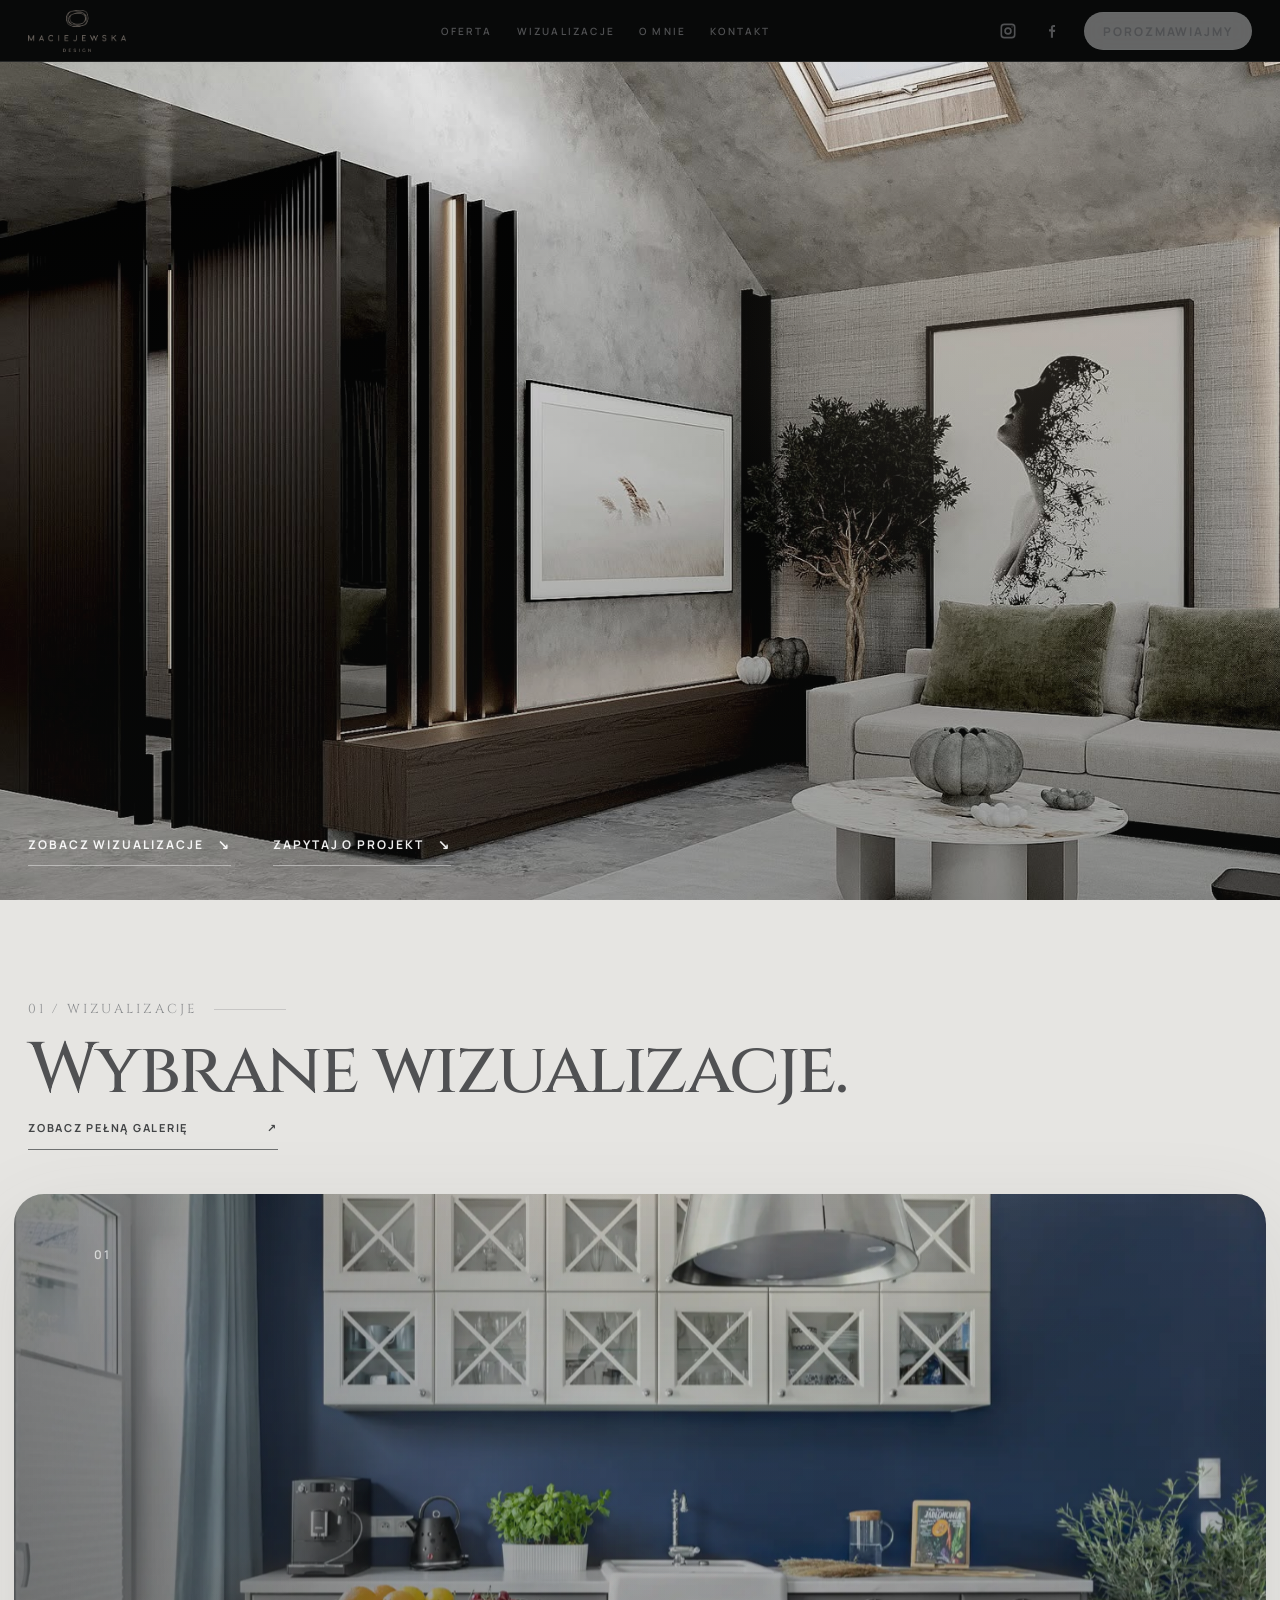
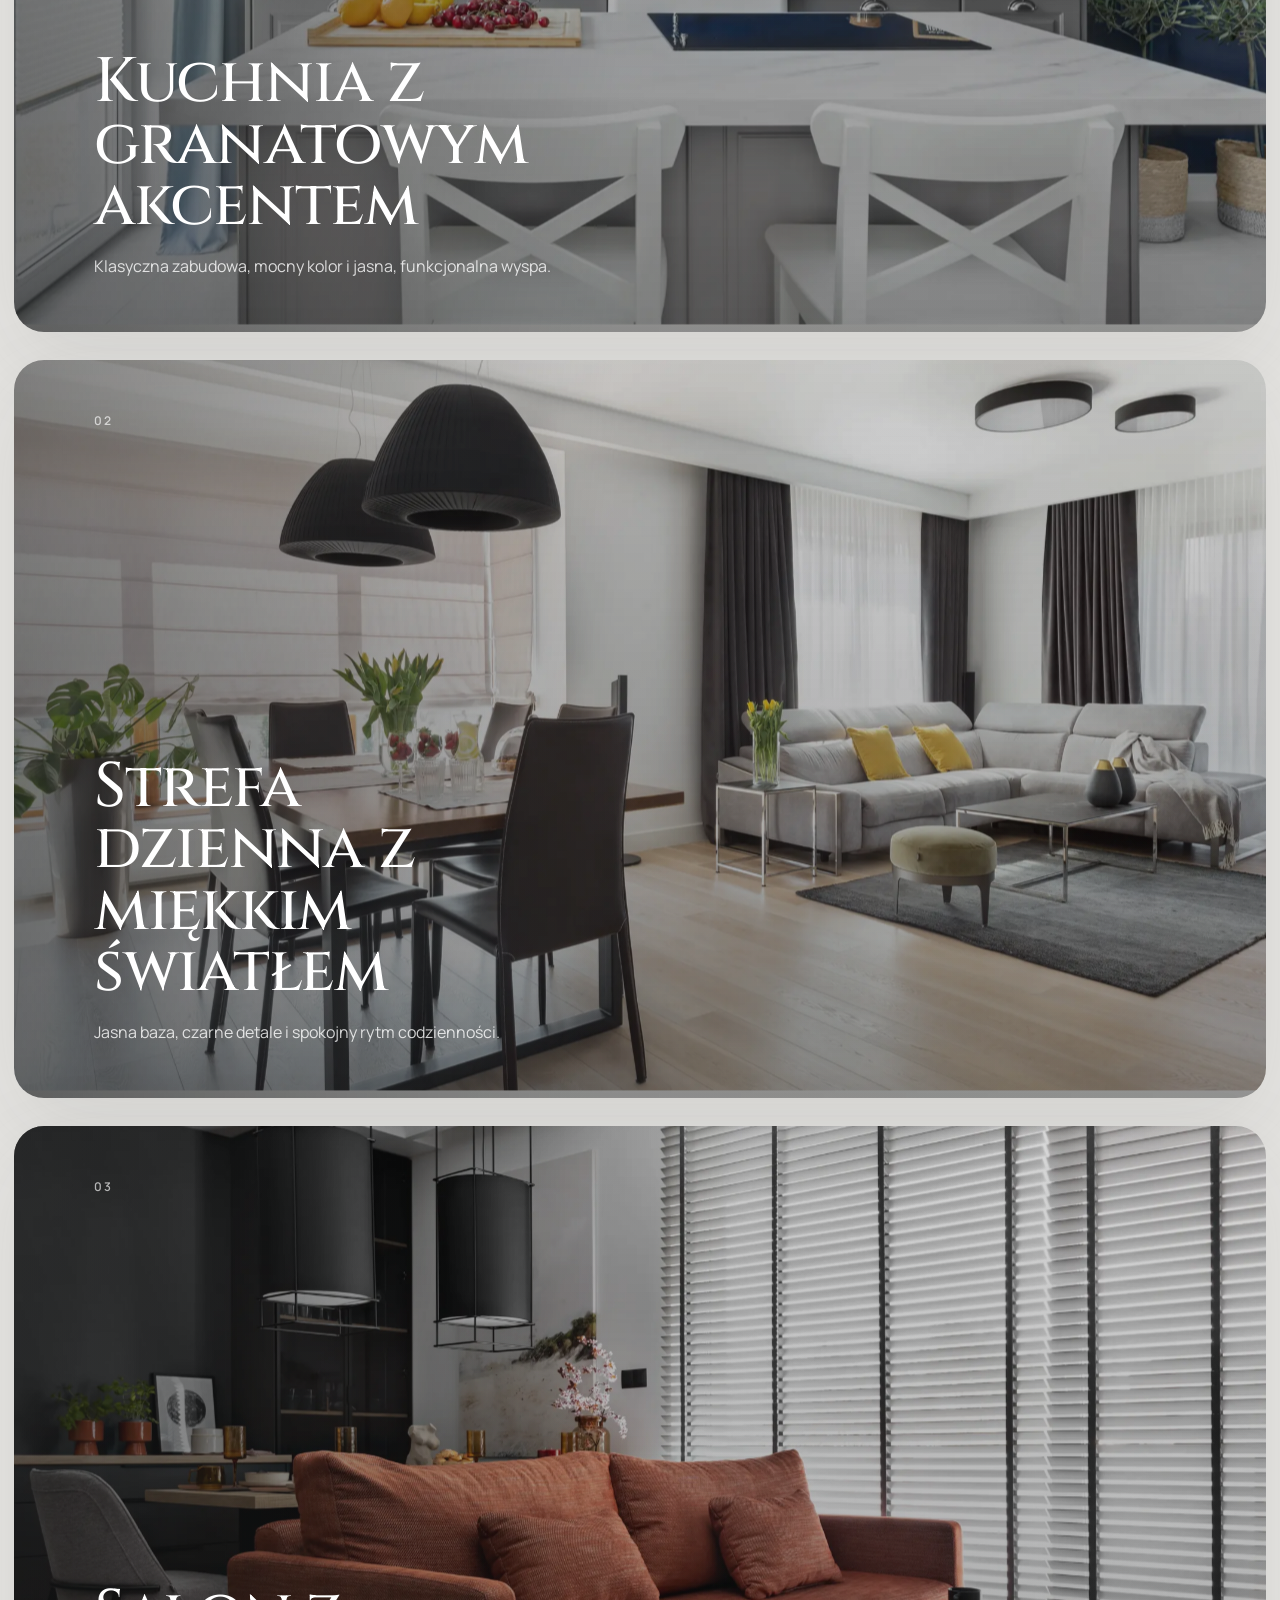
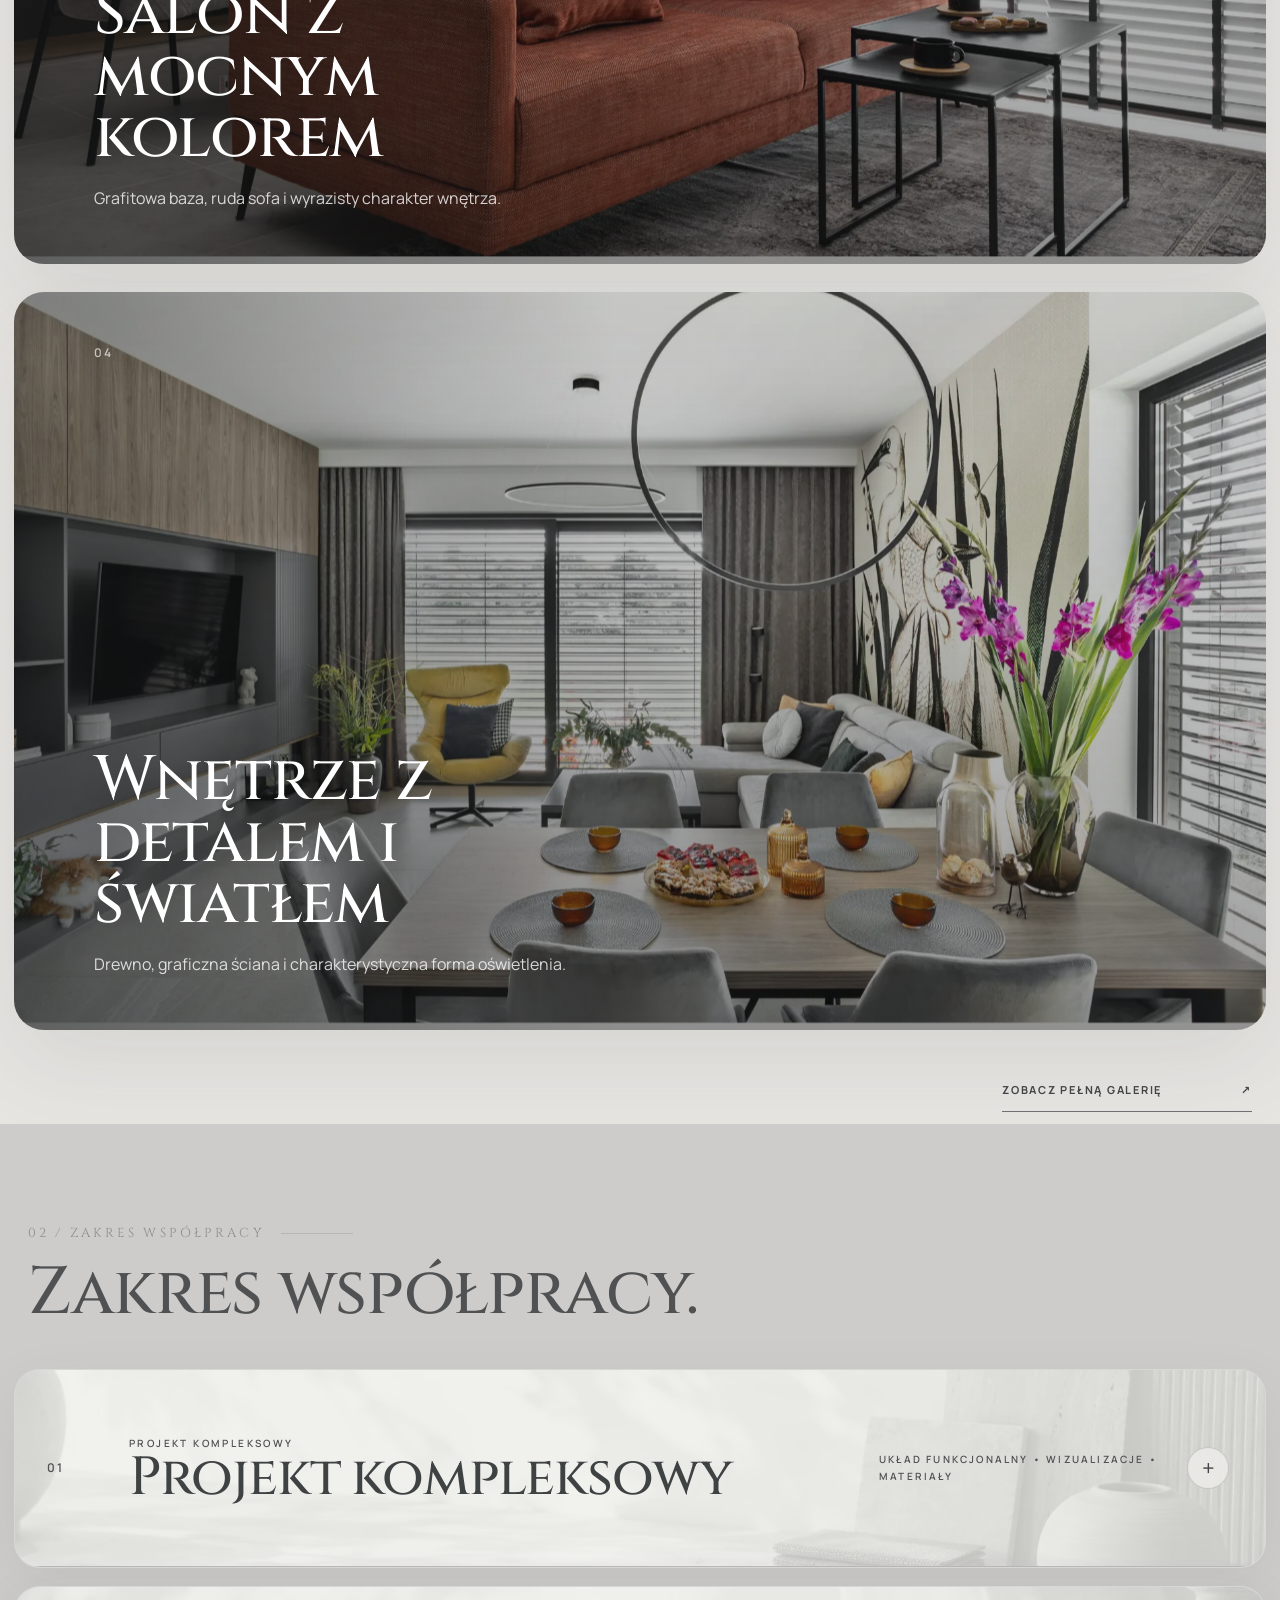
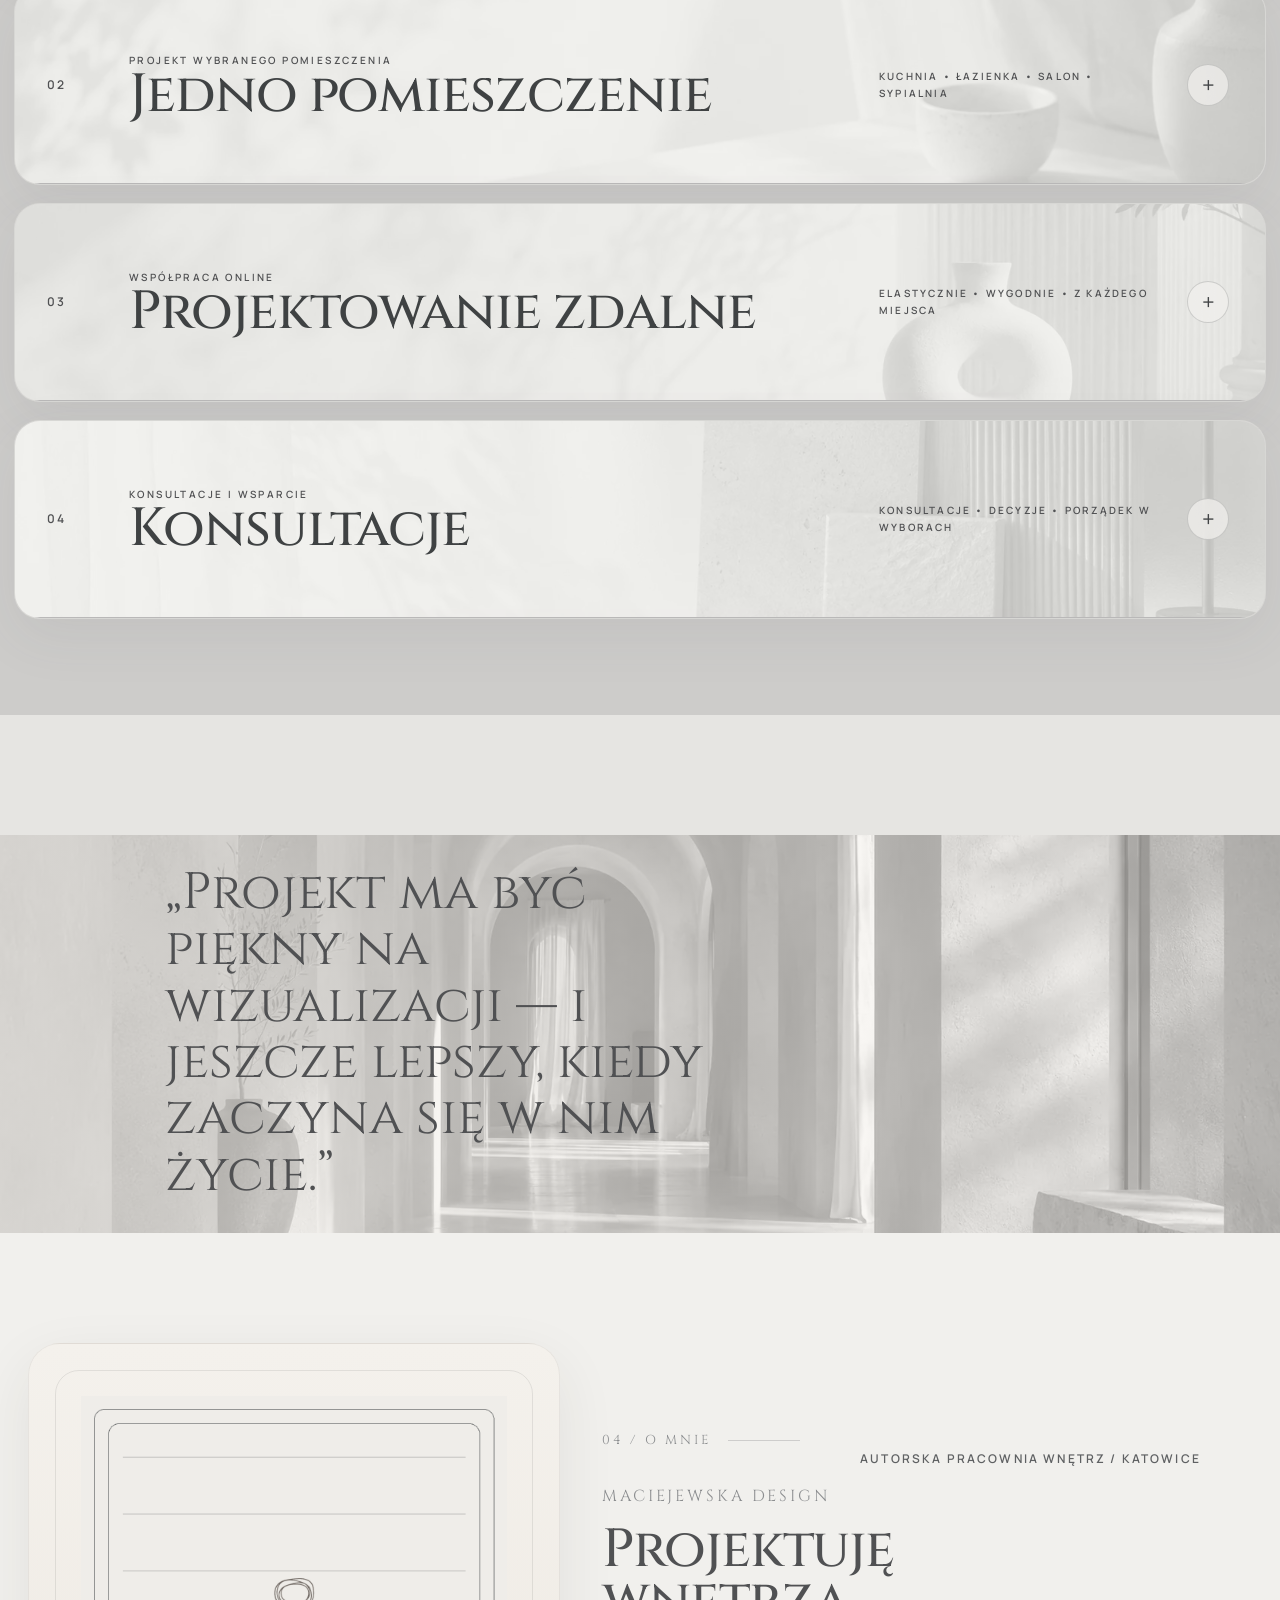
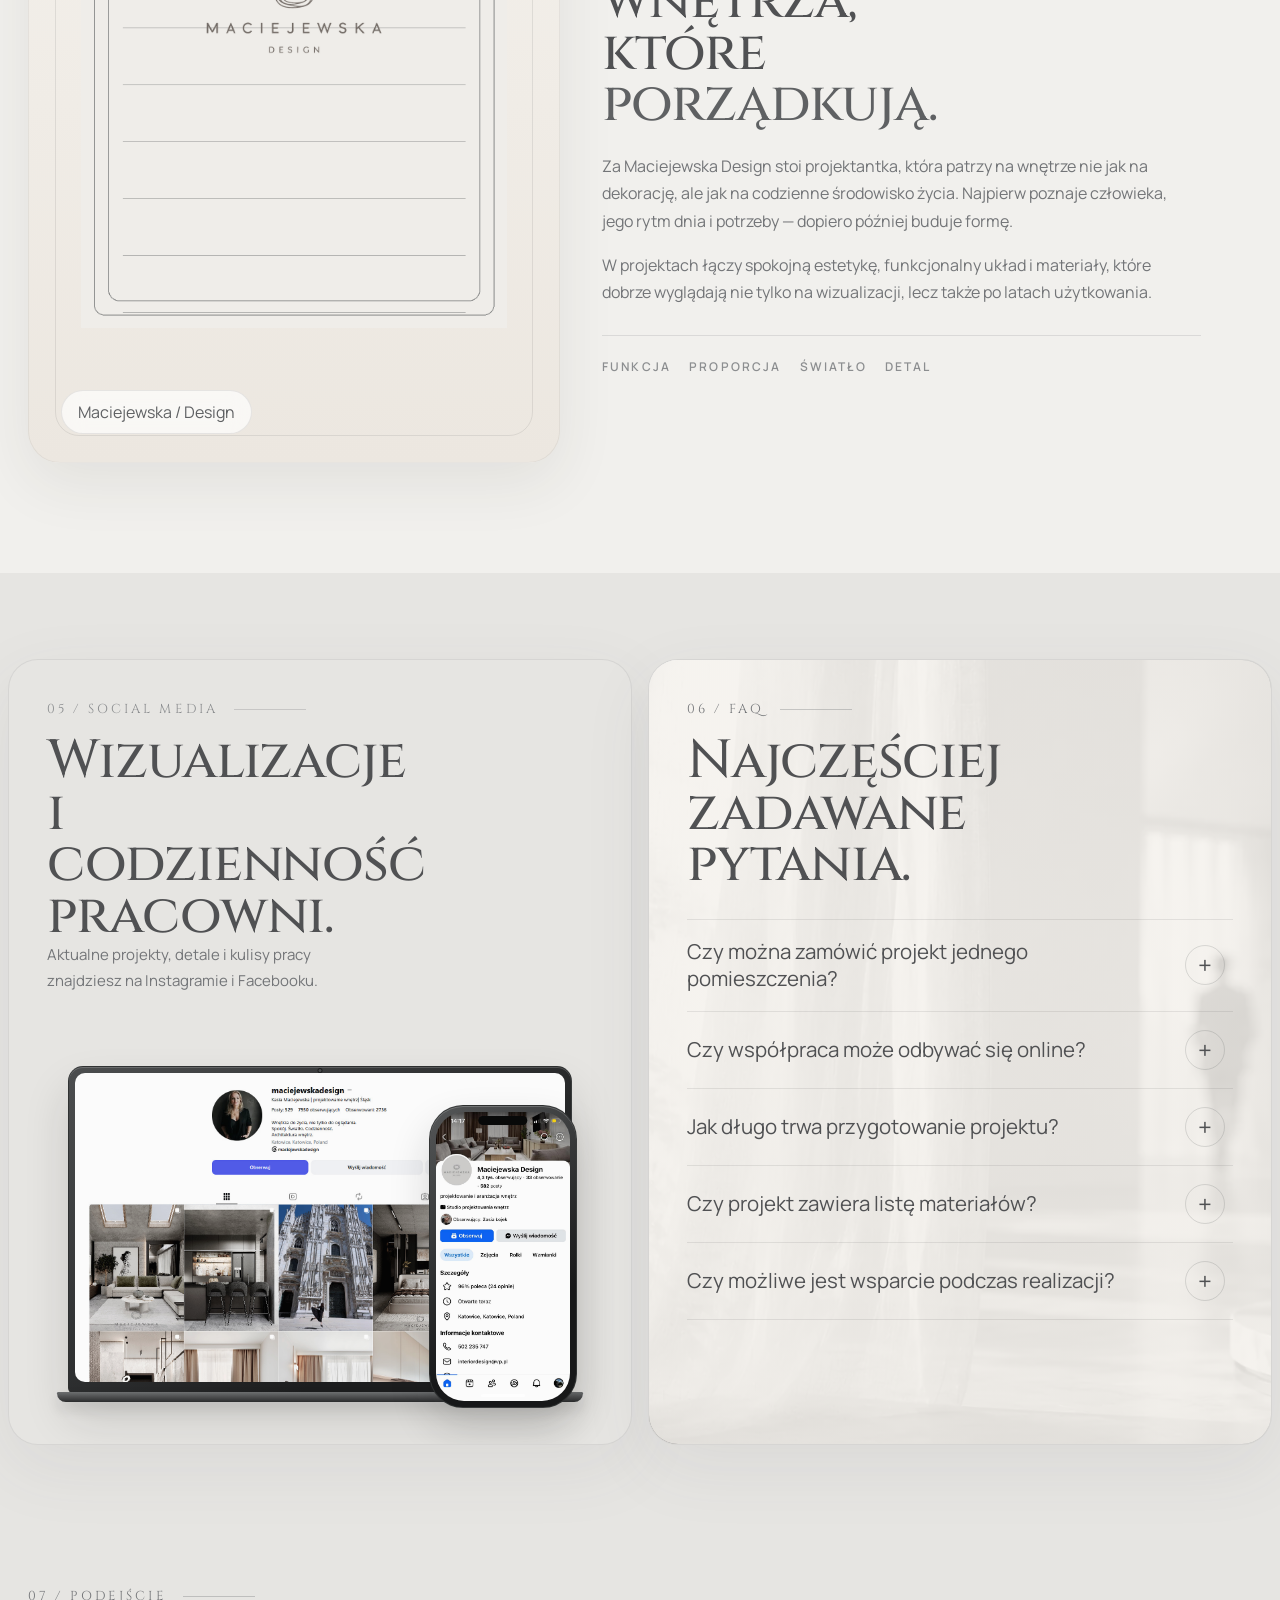
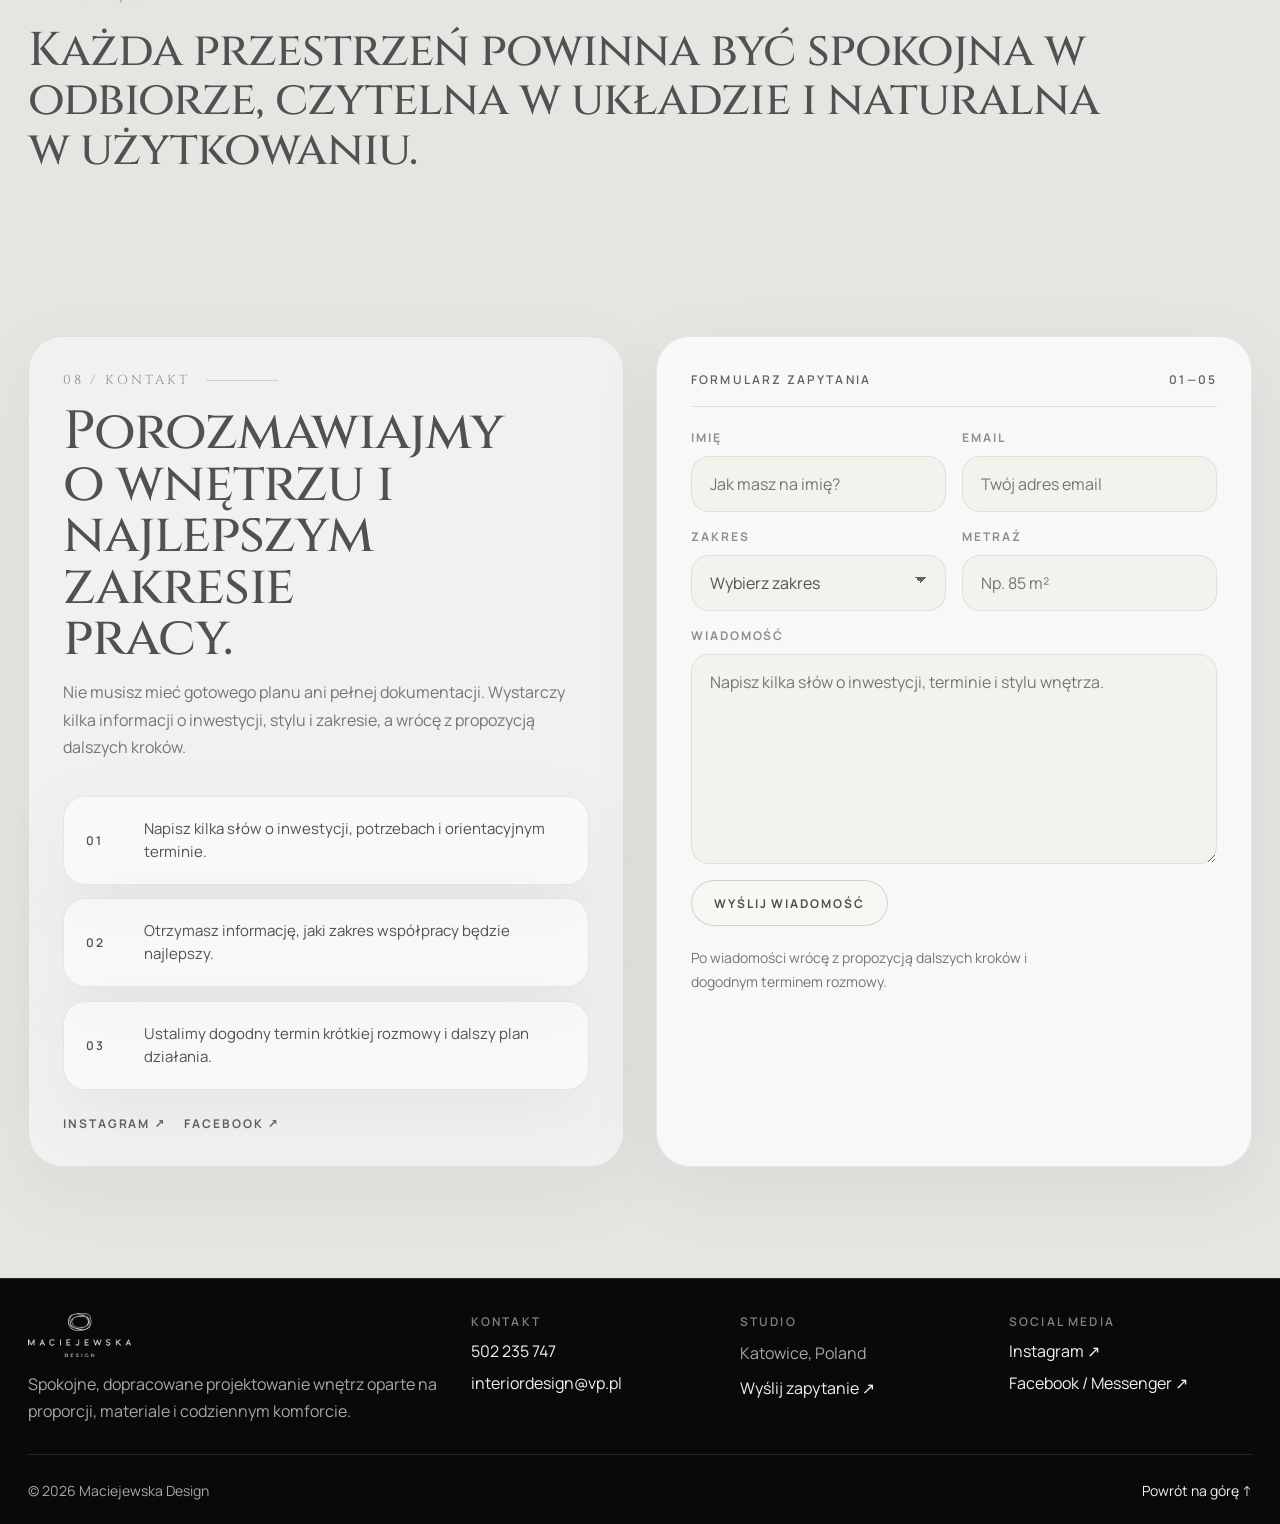
==== commit e664e95c: "Add files via upload" ====
--- a/index.html
+++ b/index.html
@@ -10,7 +10,7 @@
 <link href="https://fonts.googleapis.com" rel="preconnect"/>
 <link crossorigin="" href="https://fonts.gstatic.com" rel="preconnect"/>
 <link href="https://fonts.googleapis.com/css2?family=Cinzel:wght@400;500;600&family=Manrope:wght@400;500;600;700&display=swap" rel="stylesheet"/>
-<link href="style.css?v=30" rel="stylesheet"/></head>
+<link href="style.css?v=31" rel="stylesheet"/></head>
 <body>
 <header class="site-header" id="siteHeader">
 <div class="container header__inner">
@@ -69,57 +69,46 @@
 </div>
 <a class="gallery-link" href="galeria.html">Zobacz pełną galerię <span>↗</span></a>
 </div>
-<article class="project-showcase reveal" style="--bg:url('realizacja-01.webp')">
+<article class="project-showcase reveal" style="--bg:url('wizualizacja-004.webp')">
 <div class="project-showcase__overlay"></div>
 <div class="container project-showcase__content">
 <span class="project-showcase__index">01</span>
 <div>
-<h3>Kuchnia w ciemnej, architektonicznej tonacji</h3>
-<p>Minimalizm, mocna forma i spokojny rysunek materiałów.</p>
-</div>
-
-</div>
-</article>
-<article class="project-showcase reveal" style="--bg:url('realizacja-02.webp')">
+<h3>Kuchnia z granatowym akcentem</h3>
+<p>Klasyczna zabudowa, mocny kolor i jasna, funkcjonalna wyspa.</p>
+</div>
+
+</div>
+</article>
+<article class="project-showcase reveal" style="--bg:url('wizualizacja-022.webp')">
 <div class="project-showcase__overlay"></div>
 <div class="container project-showcase__content">
 <span class="project-showcase__index">02</span>
 <div>
 <h3>Strefa dzienna z miękkim światłem</h3>
-<p>Jasna baza, subtelny kontrast i przyjemny rytm codzienności.</p>
-</div>
-
-</div>
-</article>
-<article class="project-showcase reveal" style="--bg:url('realizacja-03.webp')">
+<p>Jasna baza, czarne detale i spokojny rytm codzienności.</p>
+</div>
+
+</div>
+</article>
+<article class="project-showcase reveal" style="--bg:url('wizualizacja-037.webp')">
 <div class="project-showcase__overlay"></div>
 <div class="container project-showcase__content">
 <span class="project-showcase__index">03</span>
 <div>
-<h3>Salon z galerią światła i spokojnych faktur</h3>
-<p>Naturalna paleta i układ sprzyjający odpoczynkowi.</p>
-</div>
-
-</div>
-</article>
-<article class="project-showcase reveal" style="--bg:url('realizacja-04.webp')">
+<h3>Salon z mocnym kolorem</h3>
+<p>Grafitowa baza, ruda sofa i wyrazisty charakter wnętrza.</p>
+</div>
+
+</div>
+</article>
+<article class="project-showcase reveal" style="--bg:url('wizualizacja-054.webp')">
 <div class="project-showcase__overlay"></div>
 <div class="container project-showcase__content">
 <span class="project-showcase__index">04</span>
 <div>
-<h3>Łazienka z wyraźną strukturą materiałów</h3>
-<p>Kamień, ciepłe podświetlenie i elegancki minimalizm.</p>
-</div>
-
-</div>
-</article>
-<article class="project-showcase reveal" style="--bg:url('realizacja-05.webp')">
-<div class="project-showcase__overlay"></div>
-<div class="container project-showcase__content">
-<span class="project-showcase__index">05</span>
-<div>
-<h3>Sypialnia w jasnej, kojącej odsłonie</h3>
-<p>Przestrzeń lekka, wygodna i zbudowana na miękkim świetle.</p>
+<h3>Wnętrze z detalem i światłem</h3>
+<p>Drewno, graficzna ściana i charakterystyczna forma oświetlenia.</p>
 </div>
 
 </div>
--- a/style.css
+++ b/style.css
@@ -1196,6 +1196,57 @@
   }
 }
 
+
+/* ============================================================
+   V31 — rozbudowana galeria wizualizacji
+   Naturalne proporcje zdjęć, brak efektów i lekkie ładowanie.
+   ============================================================ */
+
+body.gallery-page .gallery-grid{
+  display:block!important;
+  columns:2;
+  column-gap:20px;
+}
+
+body.gallery-page .gallery-card,
+body.gallery-page .gallery-card--wide{
+  display:block;
+  width:100%!important;
+  min-height:0!important;
+  height:auto!important;
+  margin:0 0 20px;
+  overflow:hidden;
+  break-inside:avoid;
+  border-radius:0!important;
+  background:#d5d3cf!important;
+  content-visibility:auto;
+  contain-intrinsic-size:auto 680px;
+}
+
+body.gallery-page .gallery-card img,
+body.gallery-page .gallery-card:hover img{
+  display:block;
+  width:100%!important;
+  height:auto!important;
+  min-height:0!important;
+  object-fit:contain!important;
+  transform:none!important;
+  filter:none!important;
+  transition:none!important;
+}
+
+@media(max-width:760px){
+  body.gallery-page .gallery-grid{
+    columns:1;
+  }
+
+  body.gallery-page .gallery-card,
+  body.gallery-page .gallery-card--wide{
+    margin-bottom:14px;
+    contain-intrinsic-size:auto 520px;
+  }
+}
+
 /* ============================================================
    V28 — statyczne hero, czysta galeria i końcowe wyrównania
    Ten blok celowo jest ostatni, żeby starsze warstwy go nie nadpisywały.
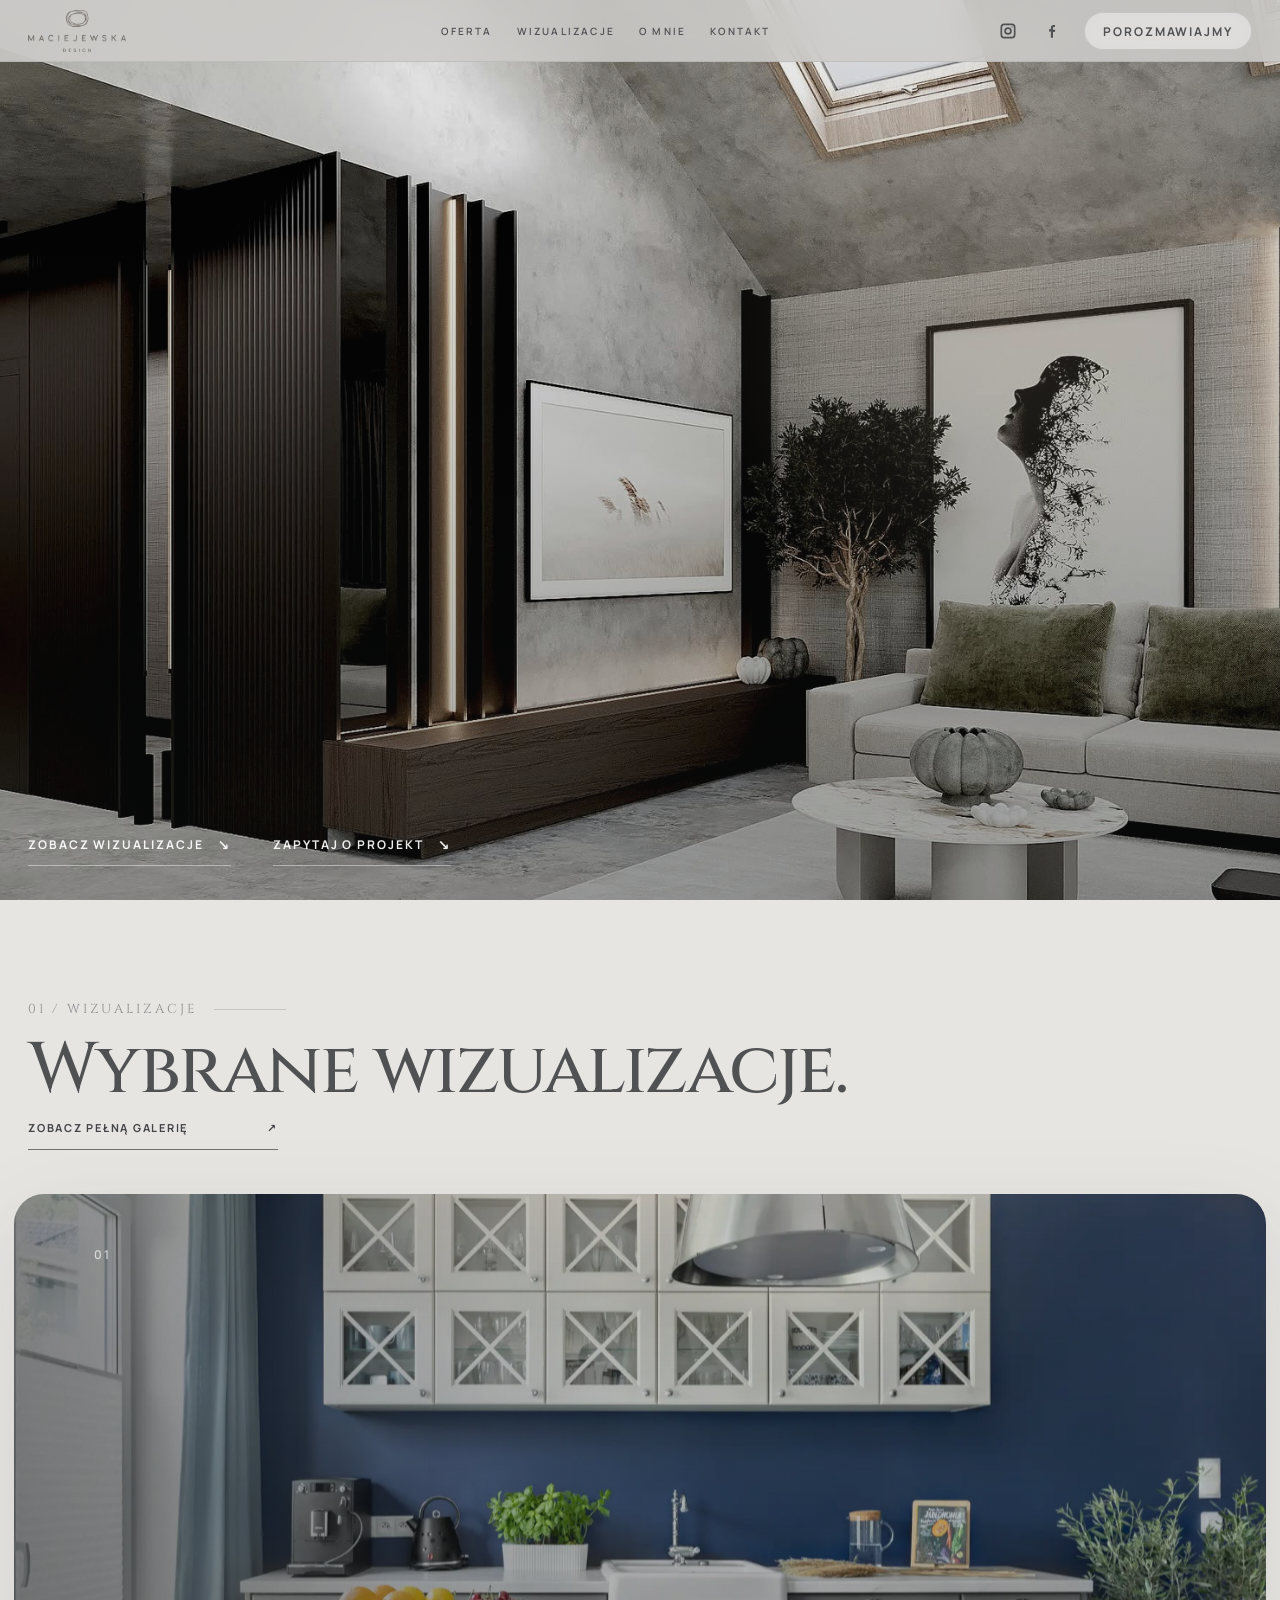
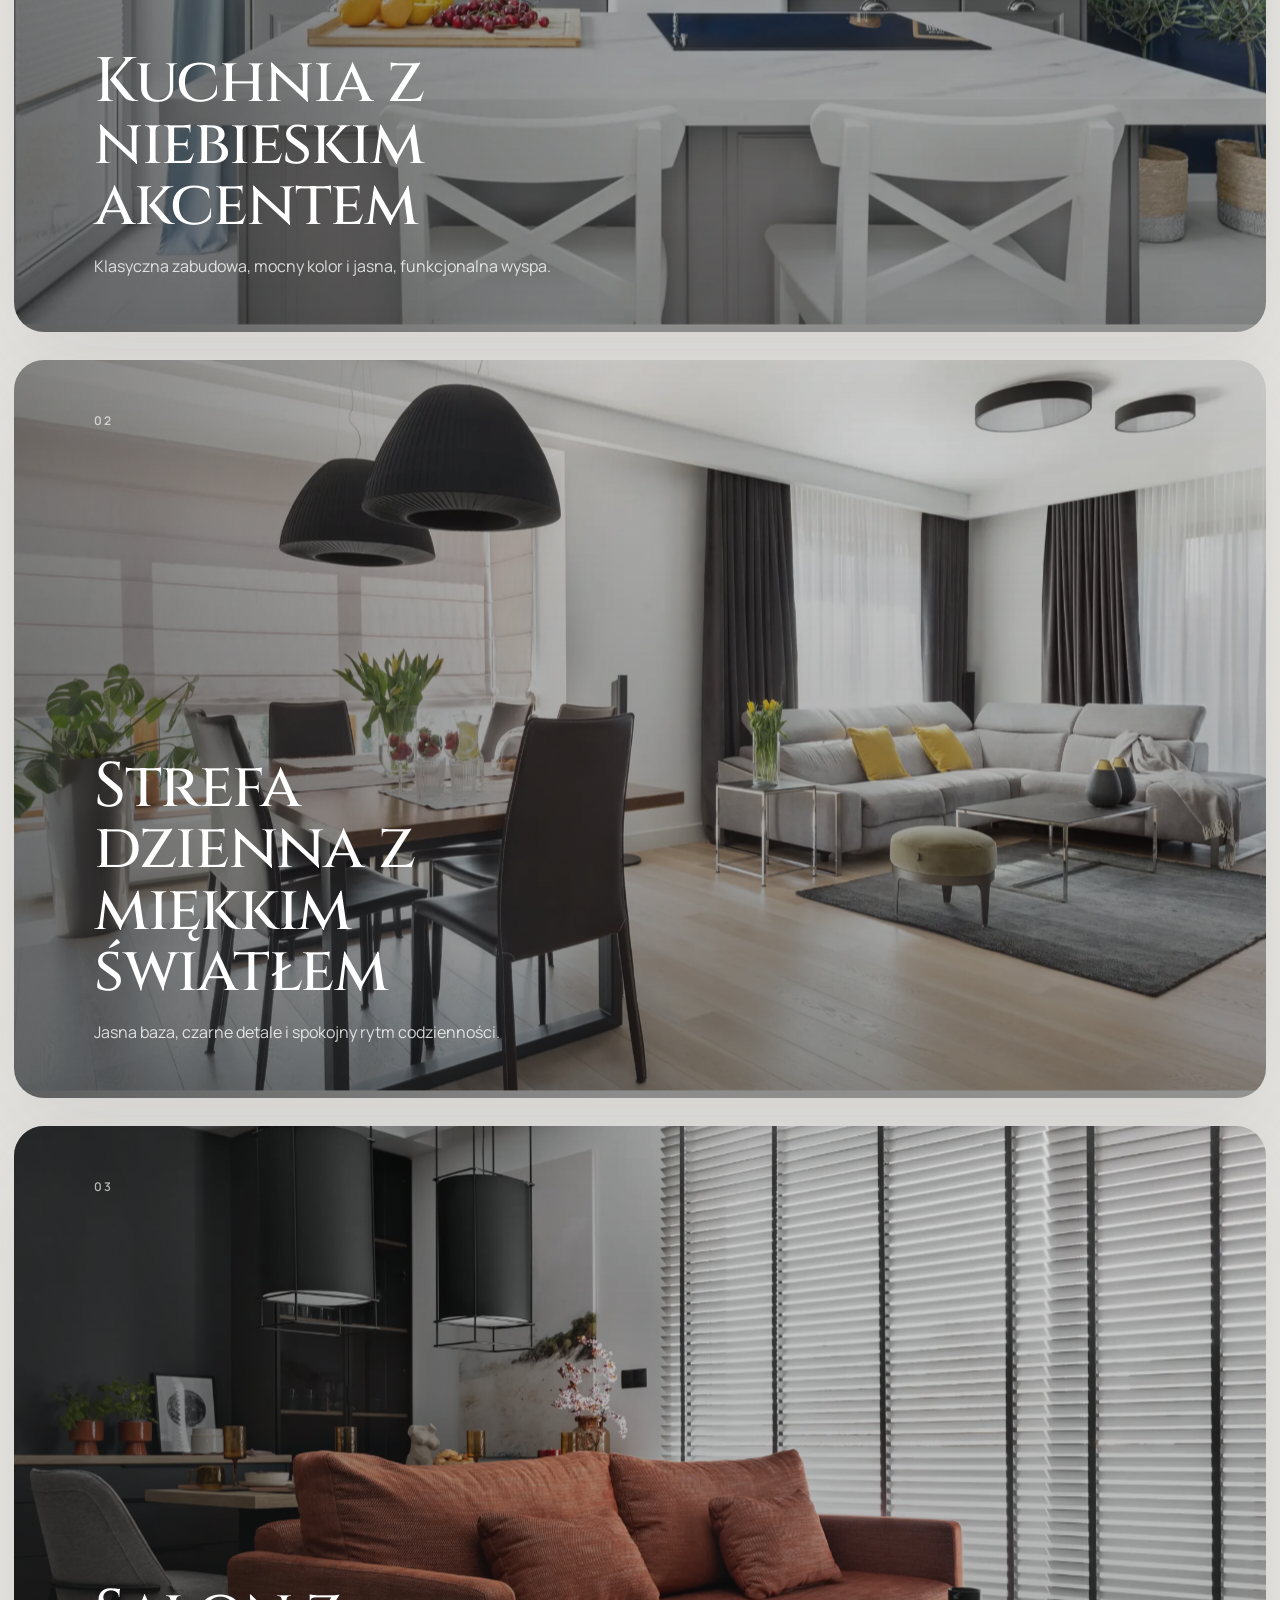
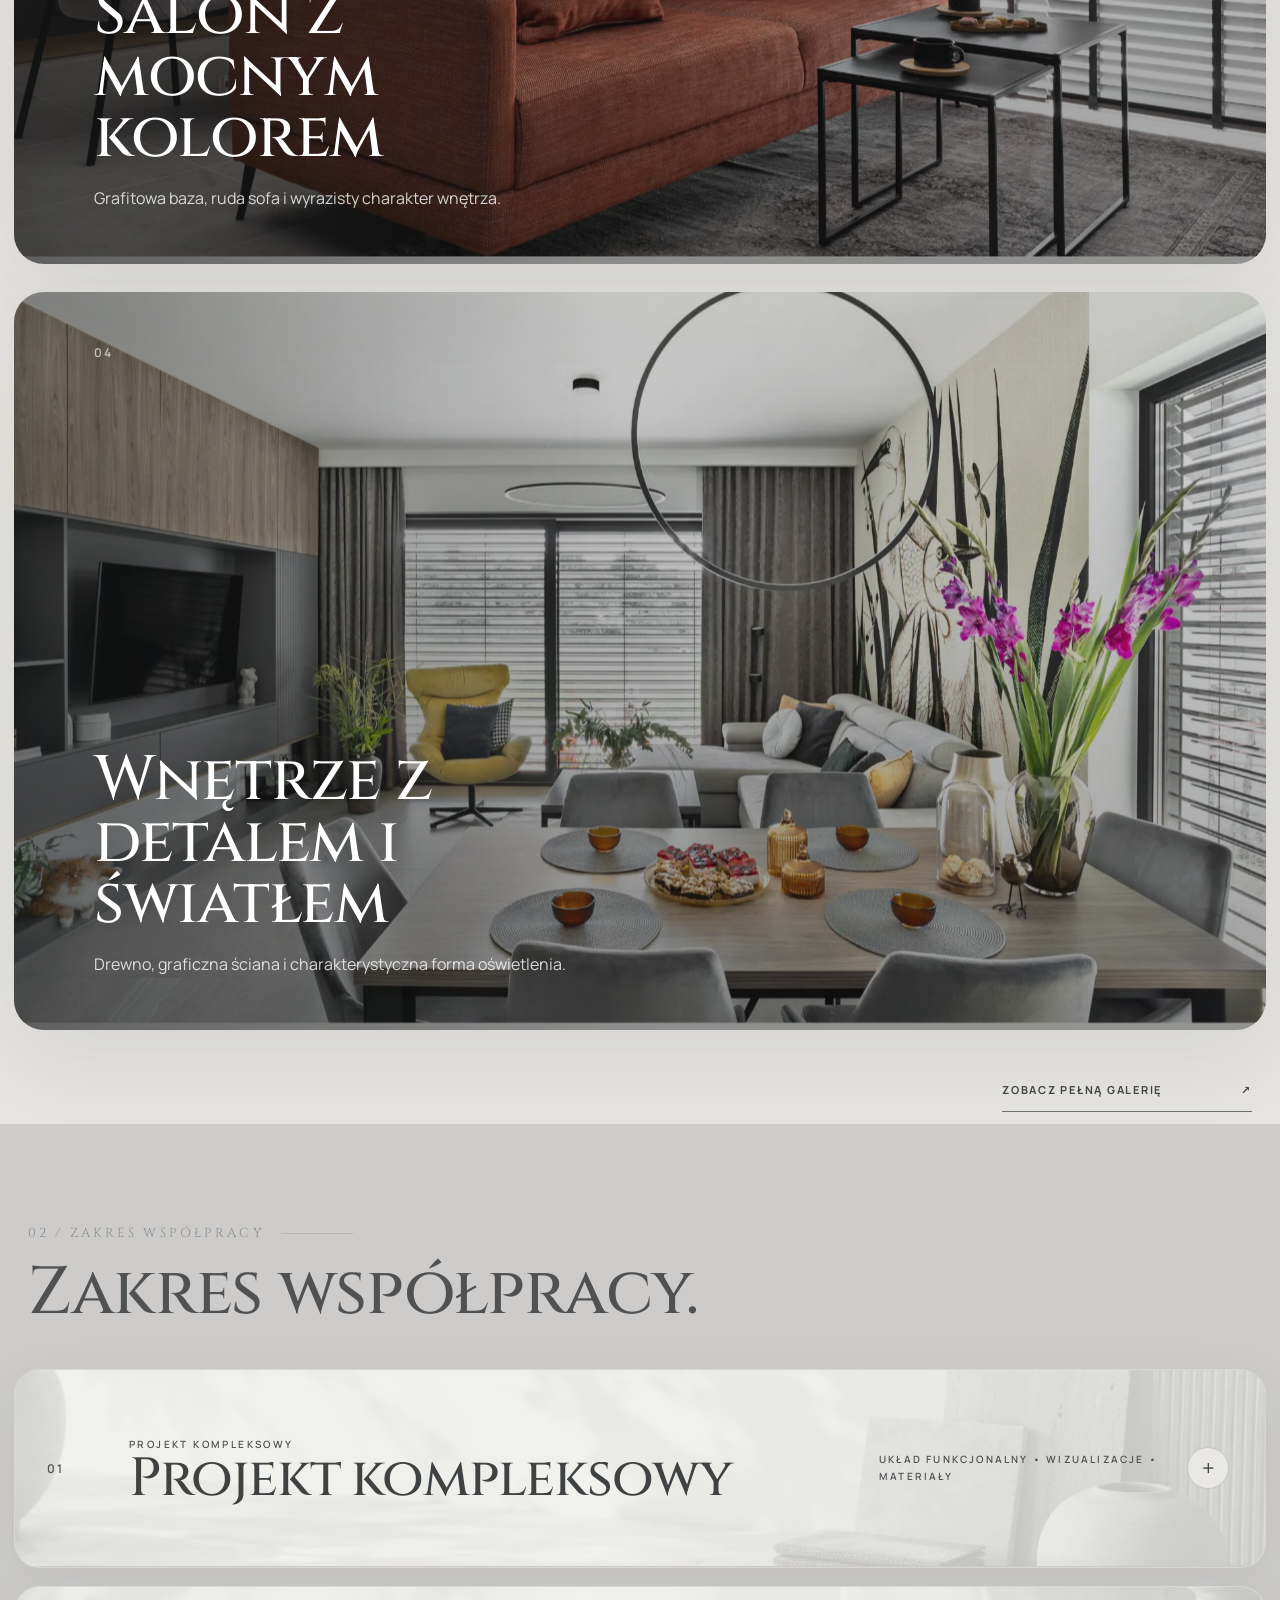
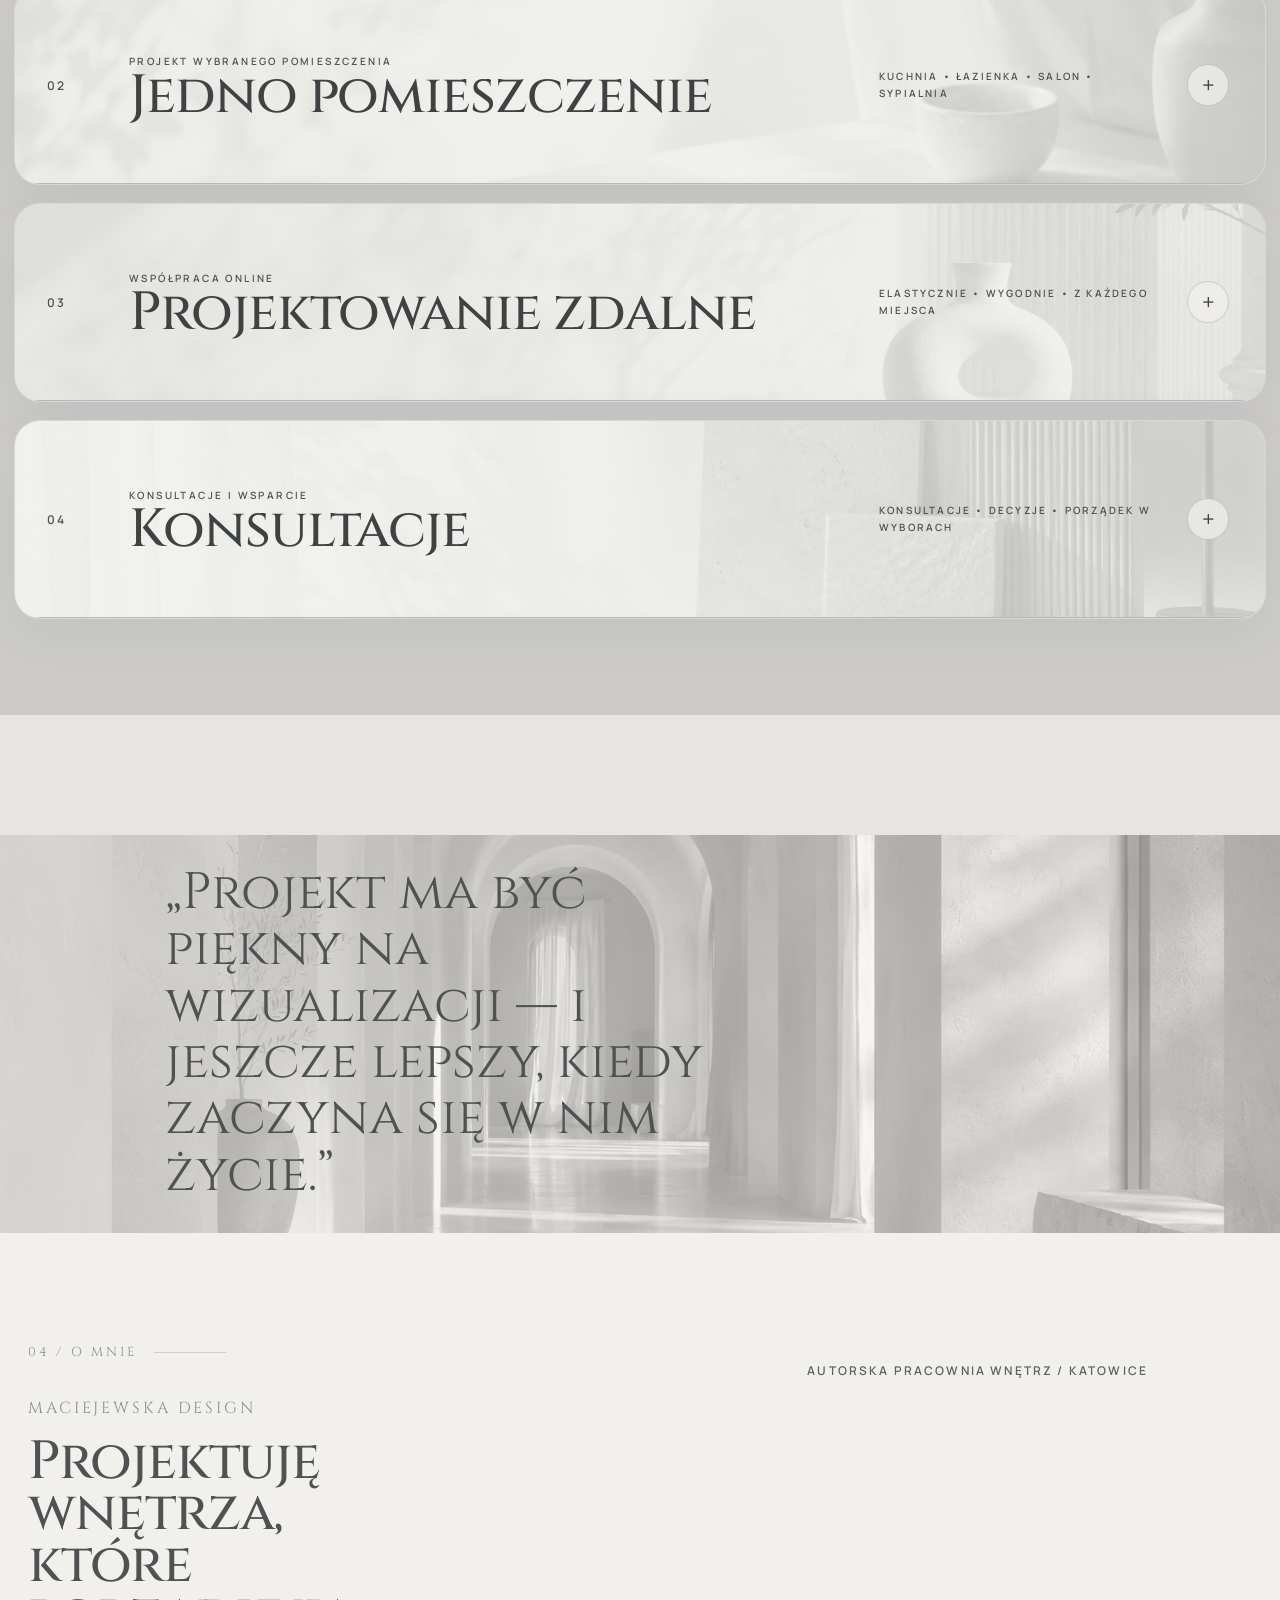
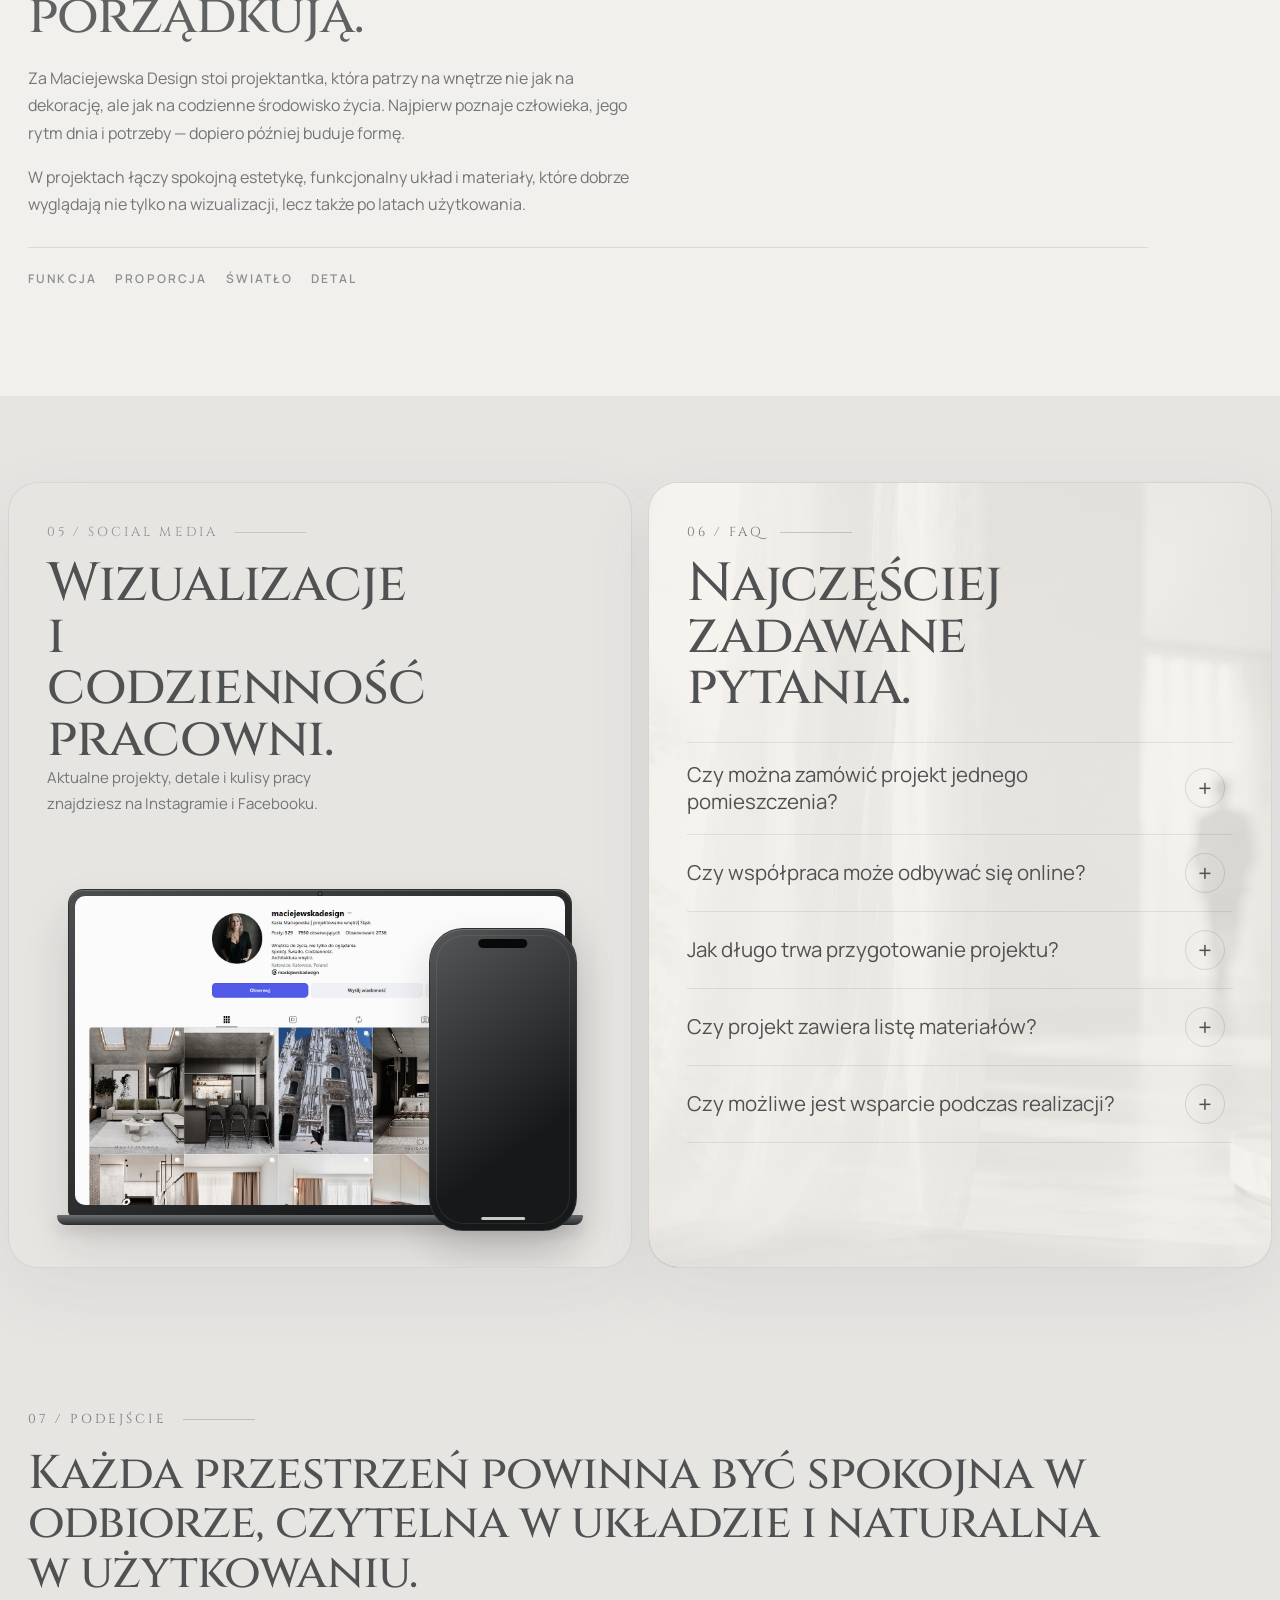
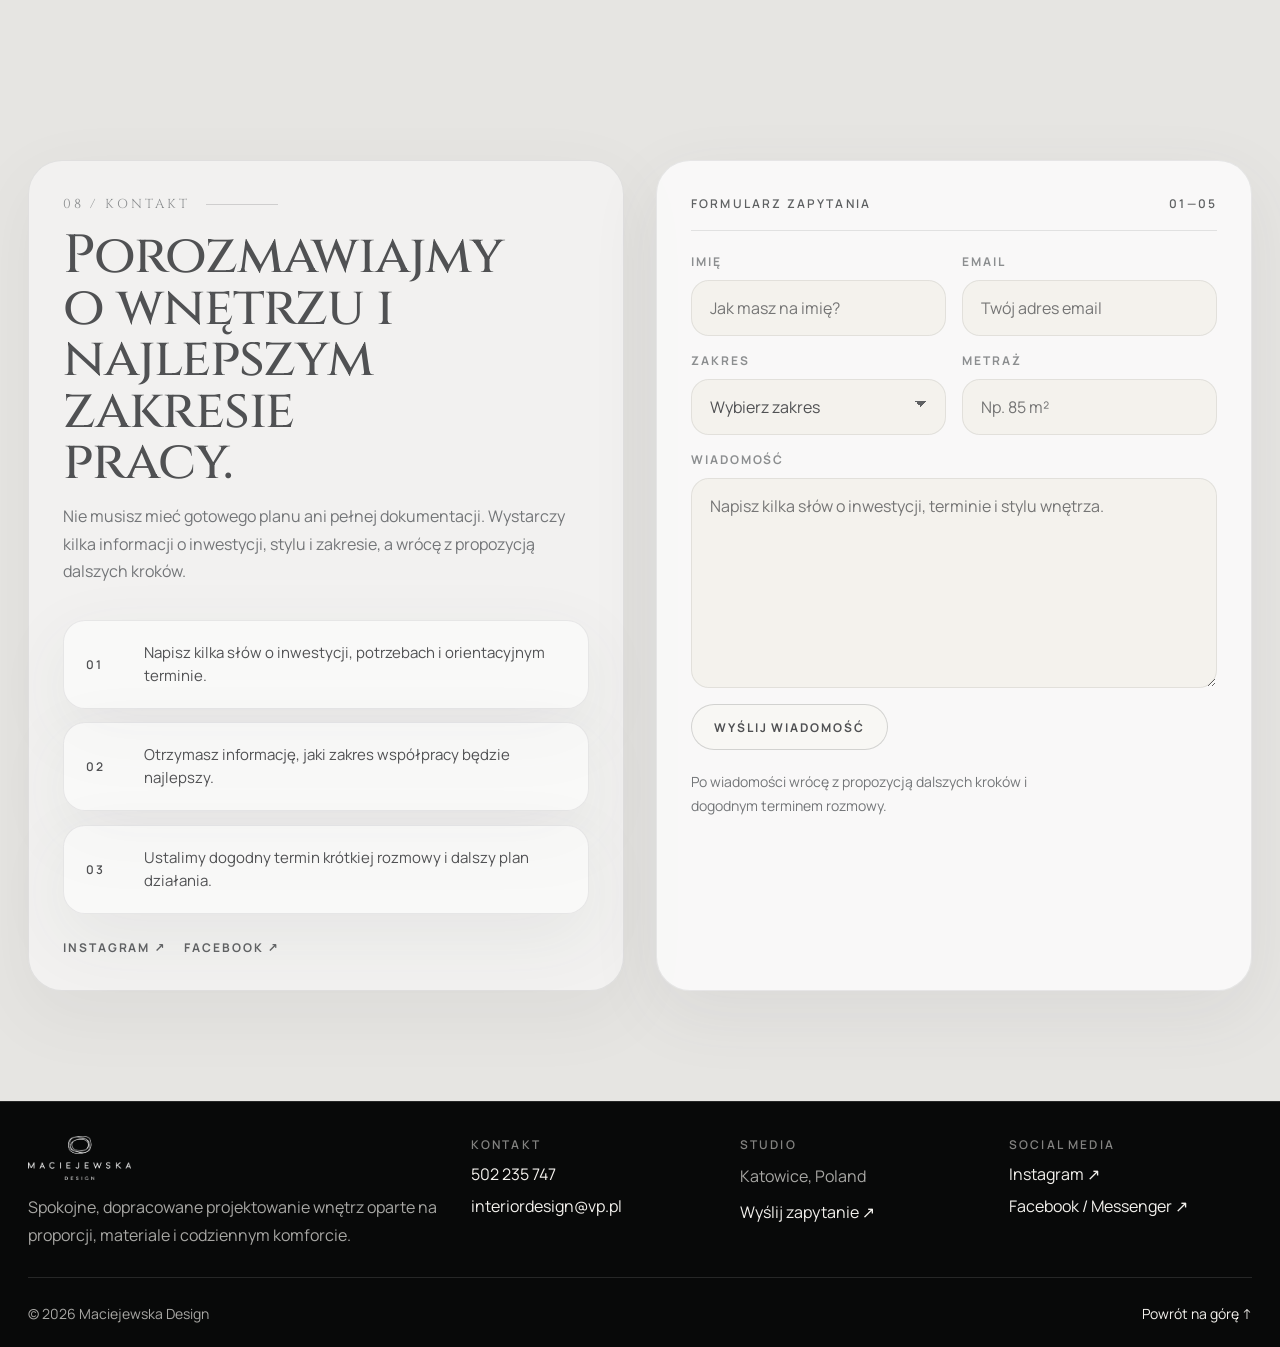
==== commit 8112bf46: "Add files via upload" ====
--- a/index.html
+++ b/index.html
@@ -10,7 +10,7 @@
 <link href="https://fonts.googleapis.com" rel="preconnect"/>
 <link crossorigin="" href="https://fonts.gstatic.com" rel="preconnect"/>
 <link href="https://fonts.googleapis.com/css2?family=Cinzel:wght@400;500;600&family=Manrope:wght@400;500;600;700&display=swap" rel="stylesheet"/>
-<link href="style.css?v=31" rel="stylesheet"/></head>
+<link href="style.css?v=32" rel="stylesheet"/></head>
 <body>
 <header class="site-header" id="siteHeader">
 <div class="container header__inner">
@@ -74,7 +74,7 @@
 <div class="container project-showcase__content">
 <span class="project-showcase__index">01</span>
 <div>
-<h3>Kuchnia z granatowym akcentem</h3>
+<h3>Kuchnia z niebieskim akcentem</h3>
 <p>Klasyczna zabudowa, mocny kolor i jasna, funkcjonalna wyspa.</p>
 </div>
 
@@ -215,11 +215,6 @@
 </div>
 </section><section class="about section" id="o-mnie">
 <div class="about__layout">
-<div class="about__media reveal">
-<div class="about__frame-lines"></div>
-<img alt="Portret właścicielki Maciejewska Design" decoding="async" height="1402" loading="lazy" src="about-portrait.png" width="1122"/>
-<span class="about__photo-marker">Maciejewska / Design</span>
-</div>
 <div class="about__content reveal">
 <div class="about__topline">
 <span class="section-kicker">04 / O mnie</span>
@@ -369,6 +364,6 @@
 <a href="#top">Powrót na górę ↑</a>
 </div>
 </footer>
-<script src="script.js?v=27"></script>
+<script src="script.js?v=28"></script>
 </body>
 </html>
--- a/style.css
+++ b/style.css
@@ -1196,6 +1196,66 @@
   }
 }
 
+/* Finalne porządki: sekcja o studio bez tymczasowego portretu. */
+.about__layout{
+  grid-template-columns:1fr!important;
+}
+
+.about__content{
+  width:min(100%,1120px);
+  padding-right:0!important;
+}
+
+.about__dynamic-title{
+  max-width:13ch;
+}
+
+/* Mobilne menu jako jeden pasek połączony z nagłówkiem. */
+@media(max-width:980px){
+  body .site-nav{
+    top:var(--header-h)!important;
+    left:0!important;
+    right:0!important;
+    width:100%!important;
+    max-height:0!important;
+    padding:0 var(--container)!important;
+    gap:0!important;
+    overflow:hidden!important;
+    opacity:1!important;
+    pointer-events:none!important;
+    transform:none!important;
+    border:0!important;
+    border-top:1px solid rgba(255,255,255,.10)!important;
+    border-radius:0!important;
+    background:#111212!important;
+    box-shadow:0 18px 36px rgba(0,0,0,.16)!important;
+    transition:max-height .42s cubic-bezier(.22,1,.36,1),padding .42s cubic-bezier(.22,1,.36,1)!important;
+  }
+
+  body.menu-open .site-nav{
+    max-height:520px!important;
+    padding-top:18px!important;
+    padding-bottom:22px!important;
+    pointer-events:auto!important;
+  }
+
+  body .site-nav > a,
+  body .site-nav__extras > a{
+    width:100%!important;
+    padding:14px 0!important;
+    border-bottom:1px solid rgba(255,255,255,.10)!important;
+  }
+
+  body .site-nav__extras{
+    width:100%!important;
+    gap:0!important;
+  }
+
+  body .site-nav__extras > a:last-child{
+    border-bottom:0!important;
+  }
+}
+
 
 /* ============================================================
    V31 — rozbudowana galeria wizualizacji
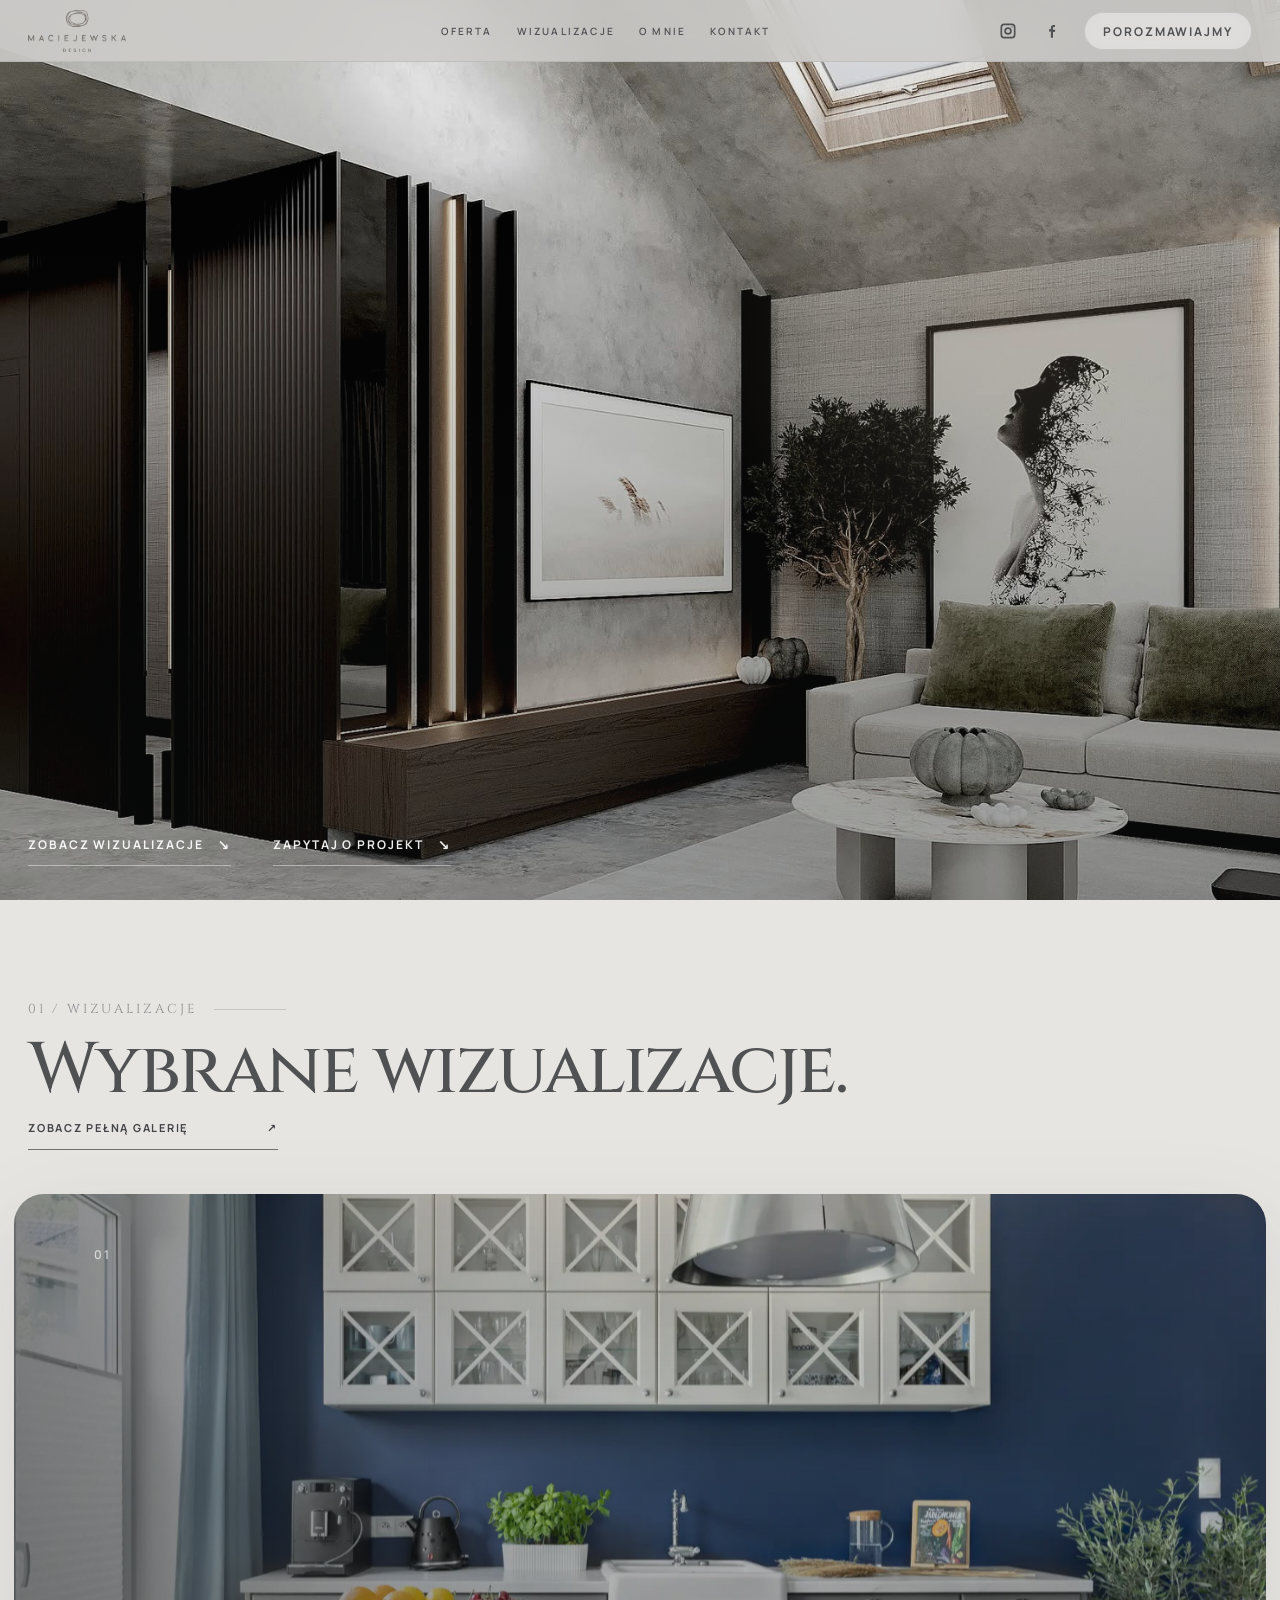
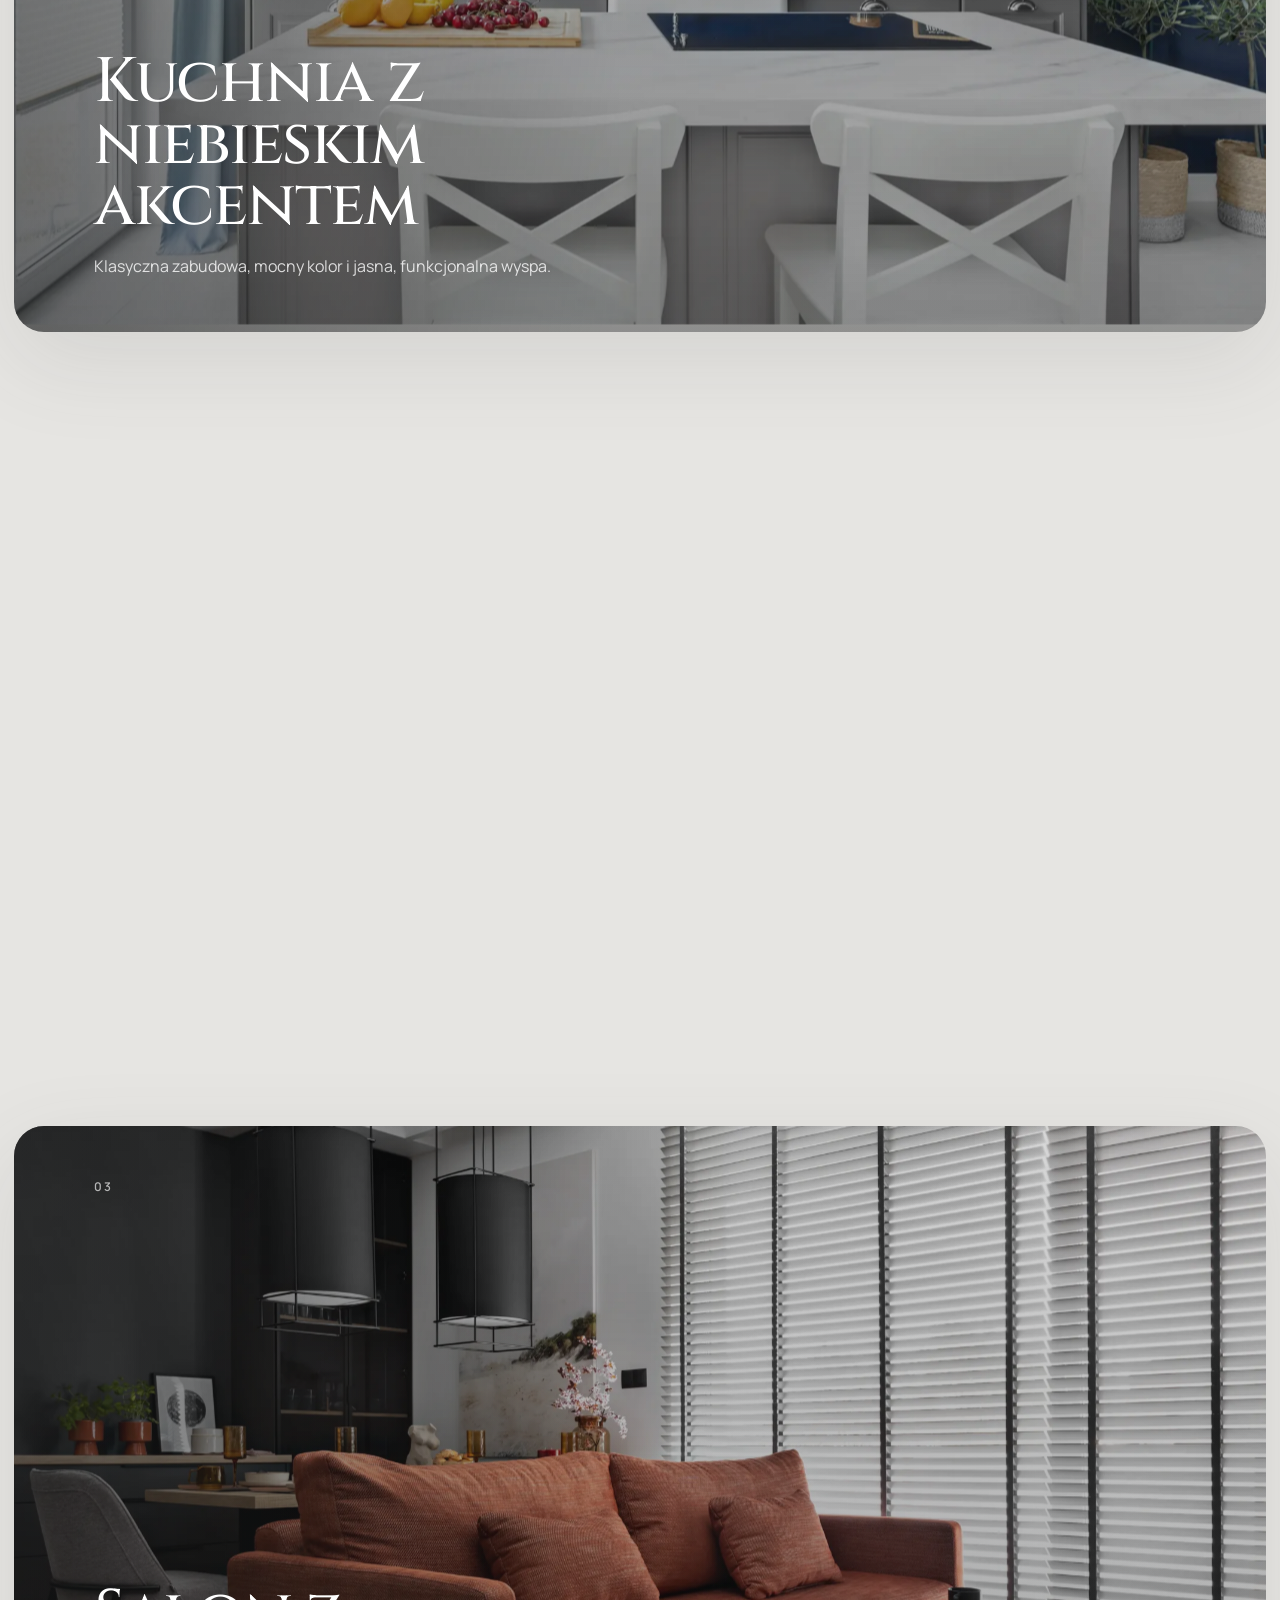
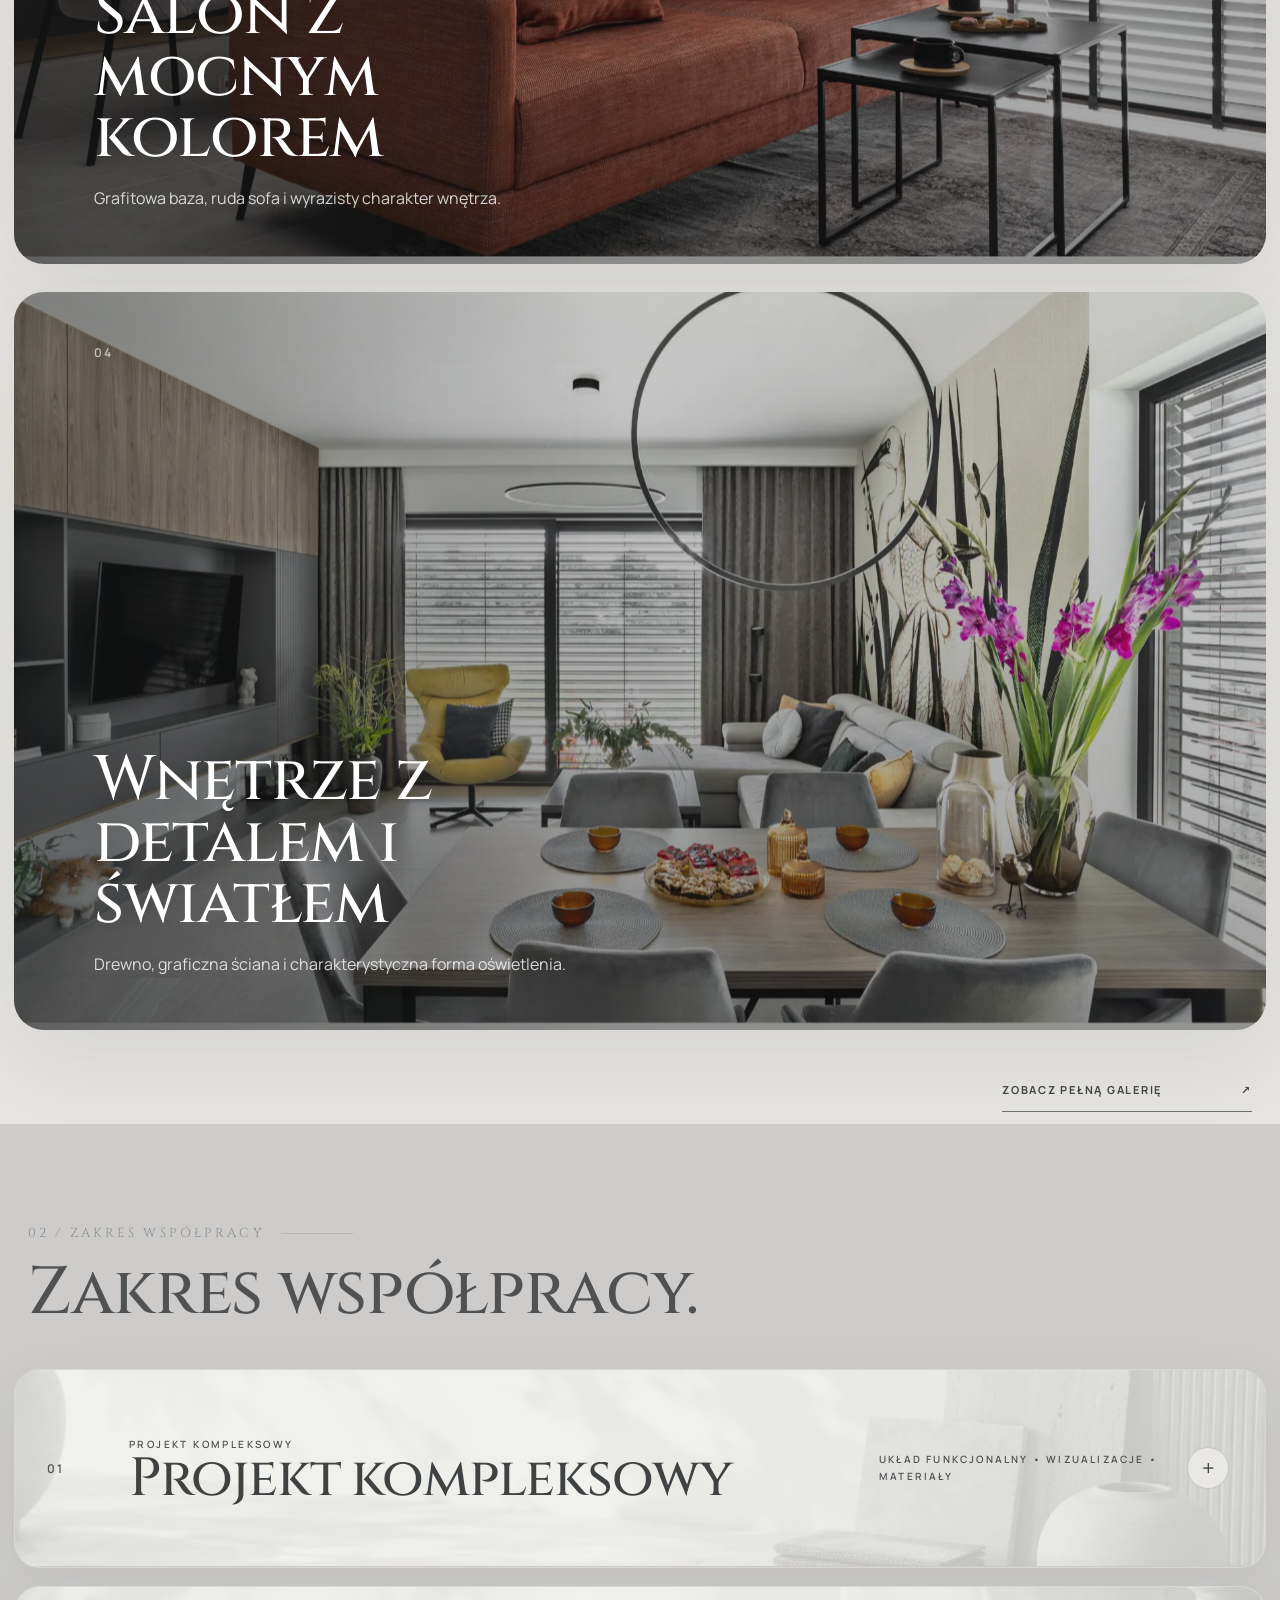
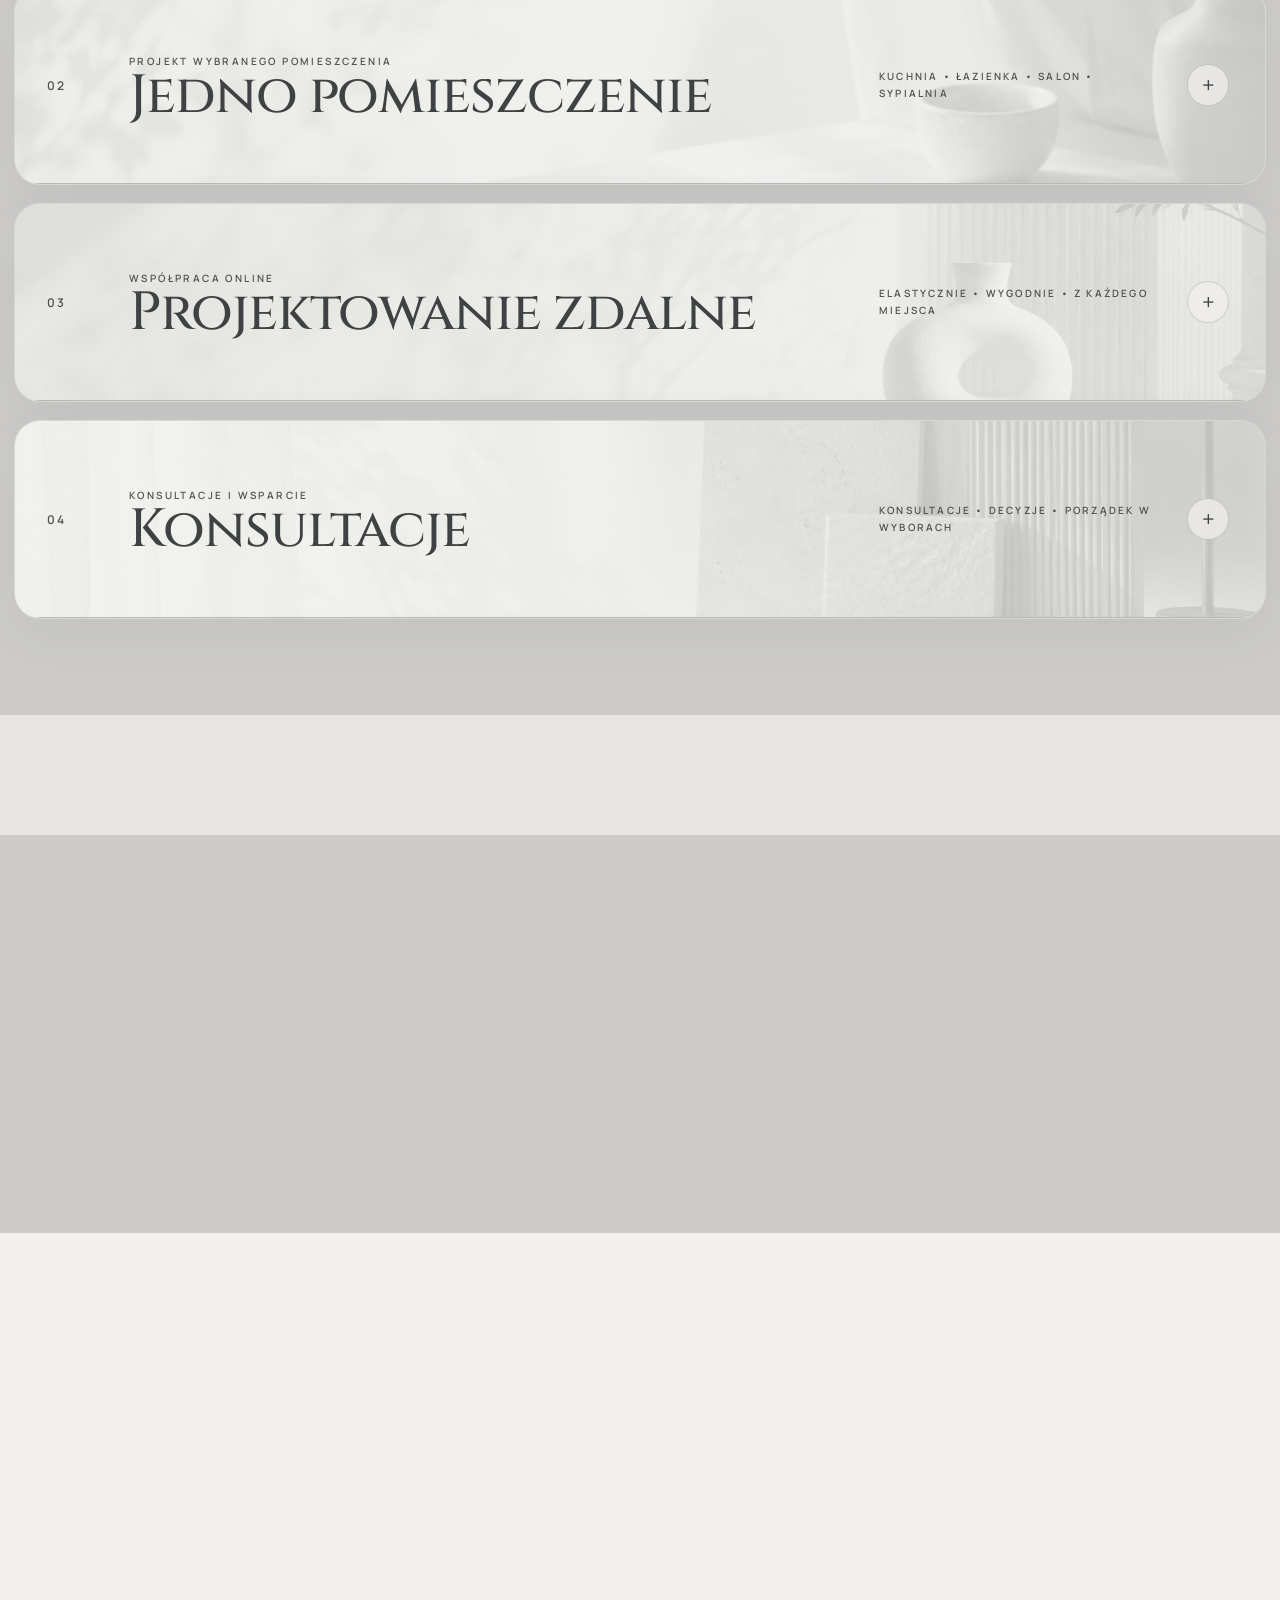
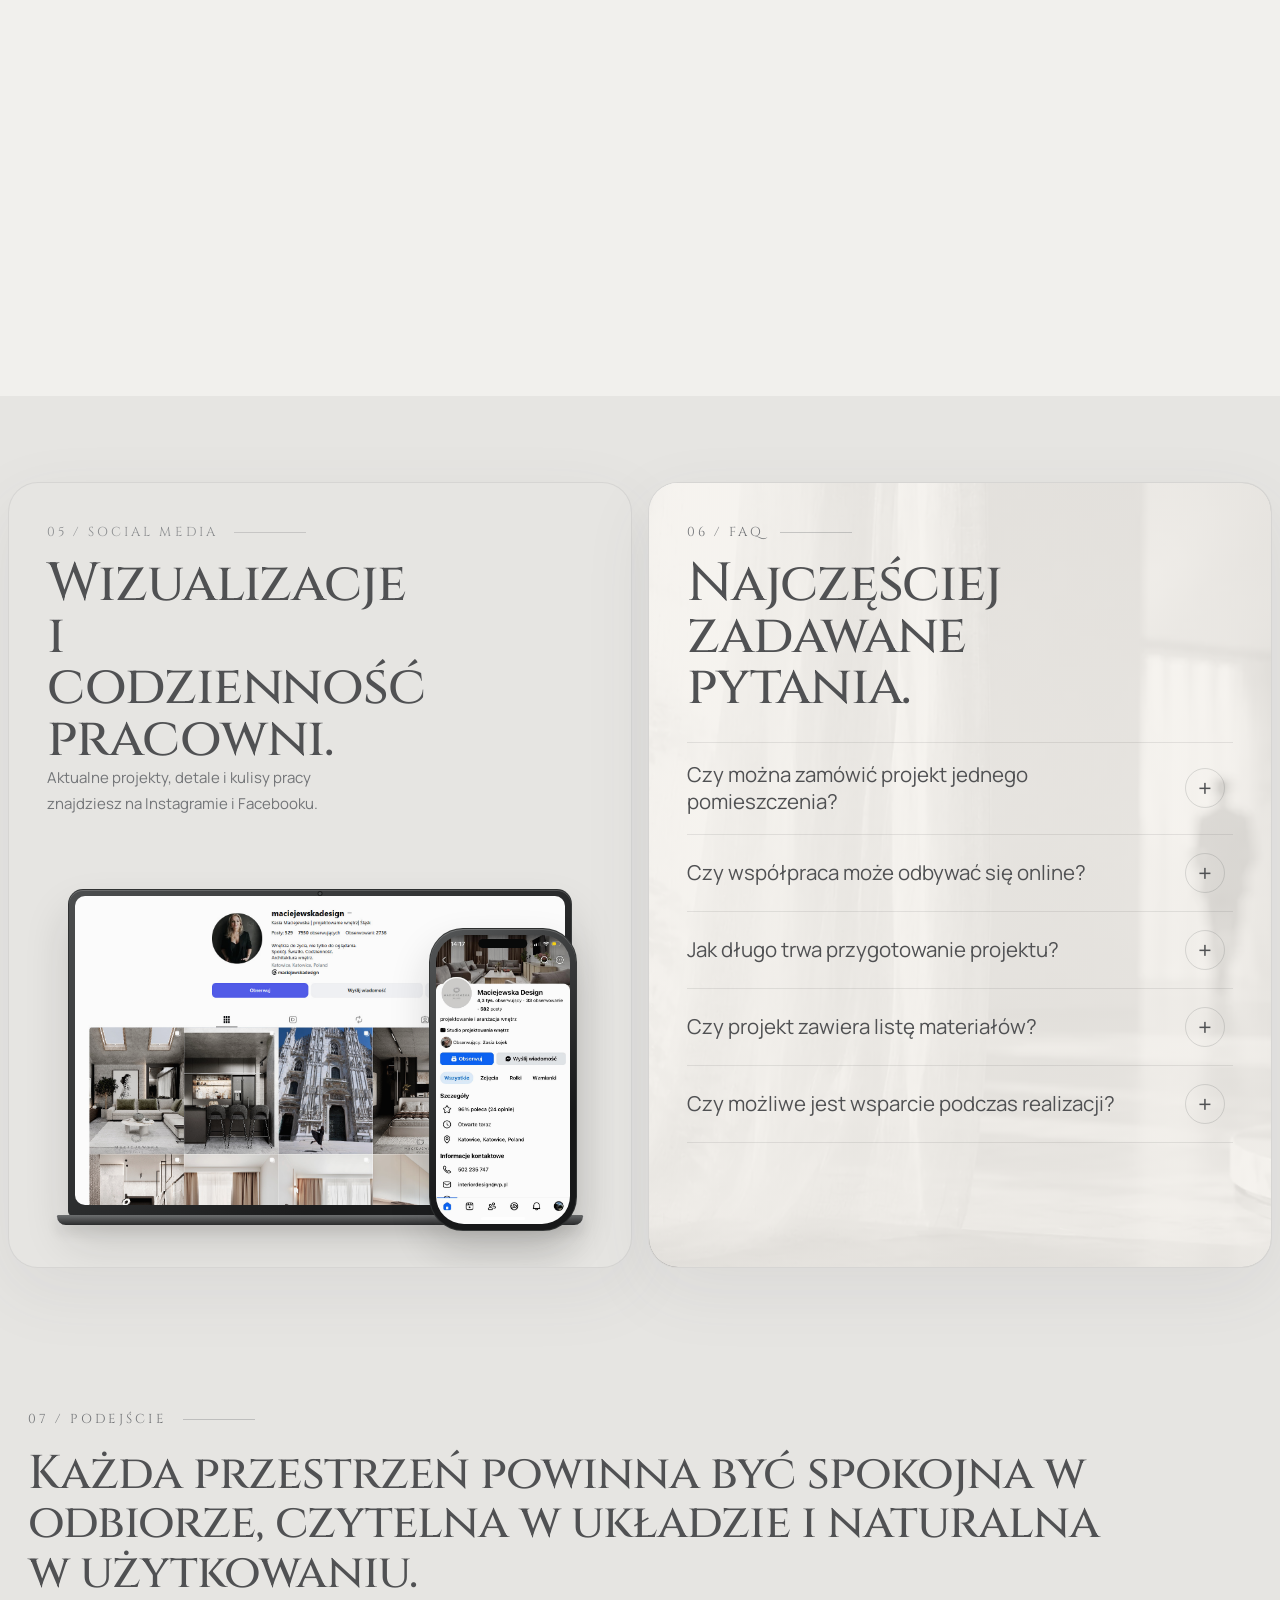
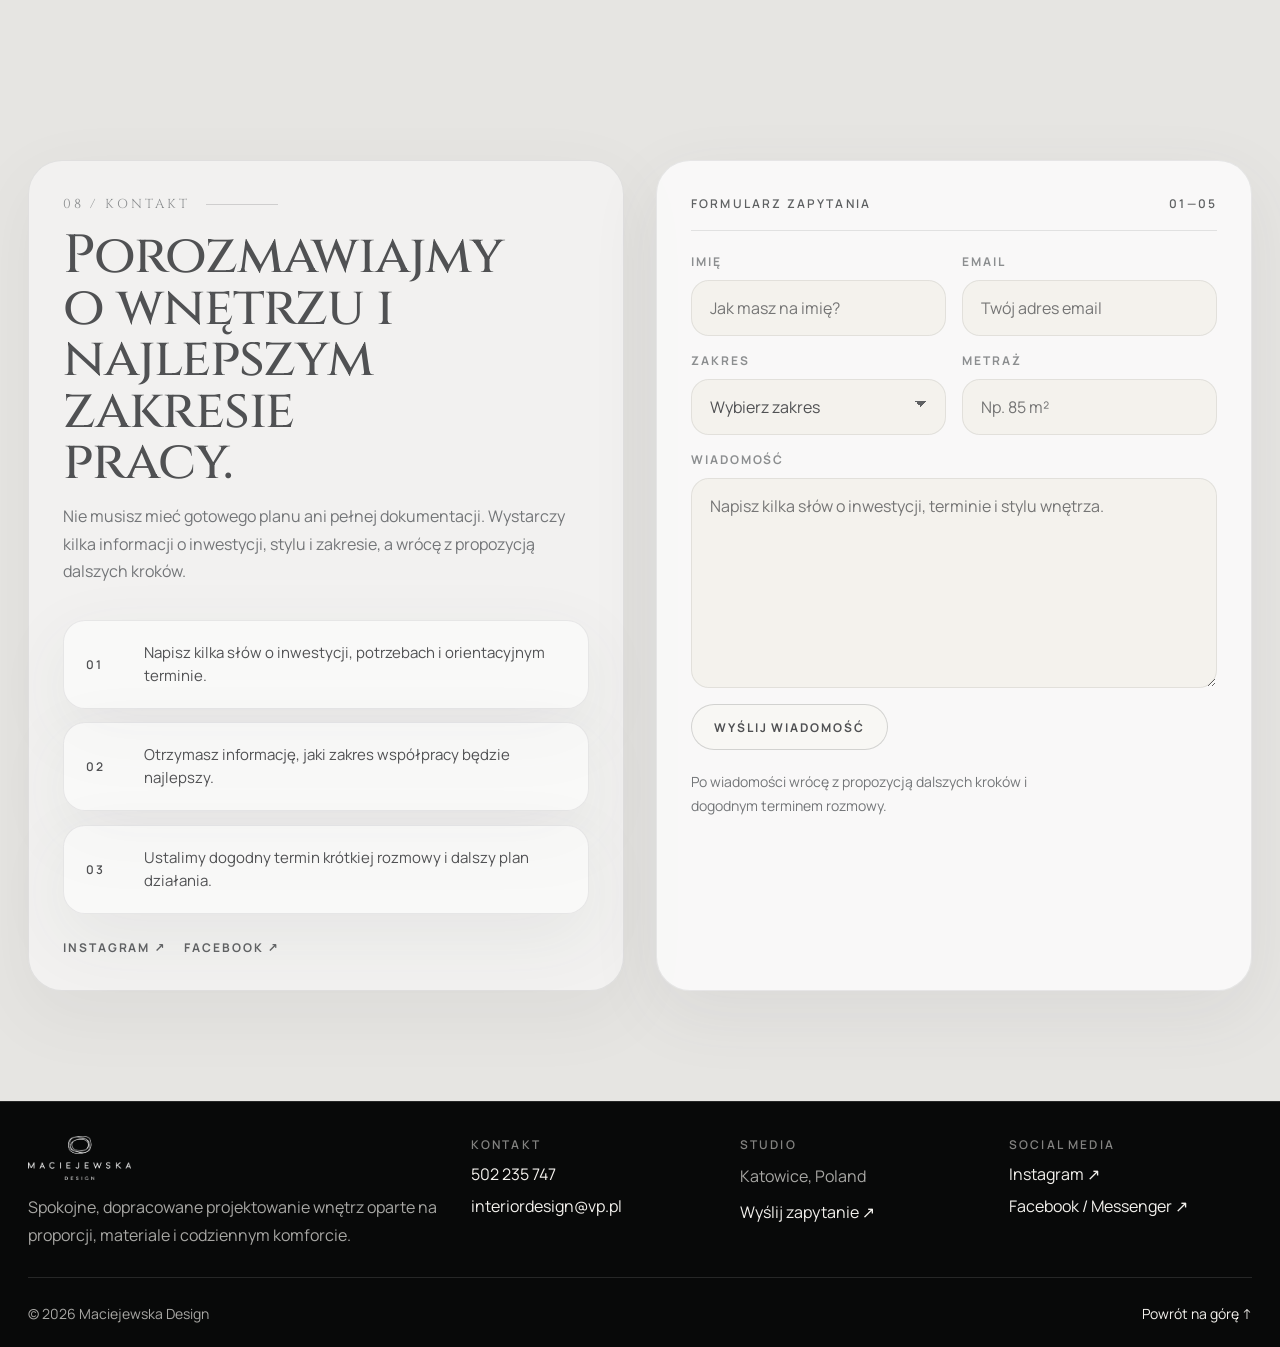
==== commit 4dd7fa41: "Add files via upload" ====
--- a/index.html
+++ b/index.html
@@ -10,7 +10,7 @@
 <link href="https://fonts.googleapis.com" rel="preconnect"/>
 <link crossorigin="" href="https://fonts.gstatic.com" rel="preconnect"/>
 <link href="https://fonts.googleapis.com/css2?family=Cinzel:wght@400;500;600&family=Manrope:wght@400;500;600;700&display=swap" rel="stylesheet"/>
-<link href="style.css?v=32" rel="stylesheet"/></head>
+<link href="style.css?v=33" rel="stylesheet"/></head>
 <body>
 <header class="site-header" id="siteHeader">
 <div class="container header__inner">
--- a/style.css
+++ b/style.css
@@ -1216,43 +1216,63 @@
     top:var(--header-h)!important;
     left:0!important;
     right:0!important;
-    width:100%!important;
-    max-height:0!important;
-    padding:0 var(--container)!important;
+    width:100vw!important;
+    max-width:none!important;
+    max-height:none!important;
+    padding:18px 24px 22px!important;
     gap:0!important;
     overflow:hidden!important;
-    opacity:1!important;
+    justify-items:start!important;
+    align-items:start!important;
+    text-align:left!important;
+    opacity:0!important;
+    visibility:hidden!important;
     pointer-events:none!important;
-    transform:none!important;
+    transform:translateY(-10px)!important;
+    clip-path:inset(0 0 100% 0)!important;
     border:0!important;
     border-top:1px solid rgba(255,255,255,.10)!important;
     border-radius:0!important;
     background:#111212!important;
     box-shadow:0 18px 36px rgba(0,0,0,.16)!important;
-    transition:max-height .42s cubic-bezier(.22,1,.36,1),padding .42s cubic-bezier(.22,1,.36,1)!important;
+    transition:clip-path .38s cubic-bezier(.22,1,.36,1),opacity .2s ease,transform .38s cubic-bezier(.22,1,.36,1),visibility 0s linear .38s!important;
   }
 
   body.menu-open .site-nav{
-    max-height:520px!important;
-    padding-top:18px!important;
-    padding-bottom:22px!important;
+    opacity:1!important;
+    visibility:visible!important;
     pointer-events:auto!important;
+    transform:translateY(0)!important;
+    clip-path:inset(0 0 0 0)!important;
+    transition:clip-path .38s cubic-bezier(.22,1,.36,1),opacity .2s ease,transform .38s cubic-bezier(.22,1,.36,1),visibility 0s!important;
   }
 
   body .site-nav > a,
   body .site-nav__extras > a{
+    display:block!important;
     width:100%!important;
     padding:14px 0!important;
+    margin:0!important;
+    text-align:left!important;
     border-bottom:1px solid rgba(255,255,255,.10)!important;
   }
 
   body .site-nav__extras{
+    display:grid!important;
     width:100%!important;
     gap:0!important;
+    justify-items:start!important;
+    text-align:left!important;
   }
 
   body .site-nav__extras > a:last-child{
     border-bottom:0!important;
+  }
+}
+
+@media(max-width:680px){
+  :root{
+    --header-h:62px!important;
   }
 }
 
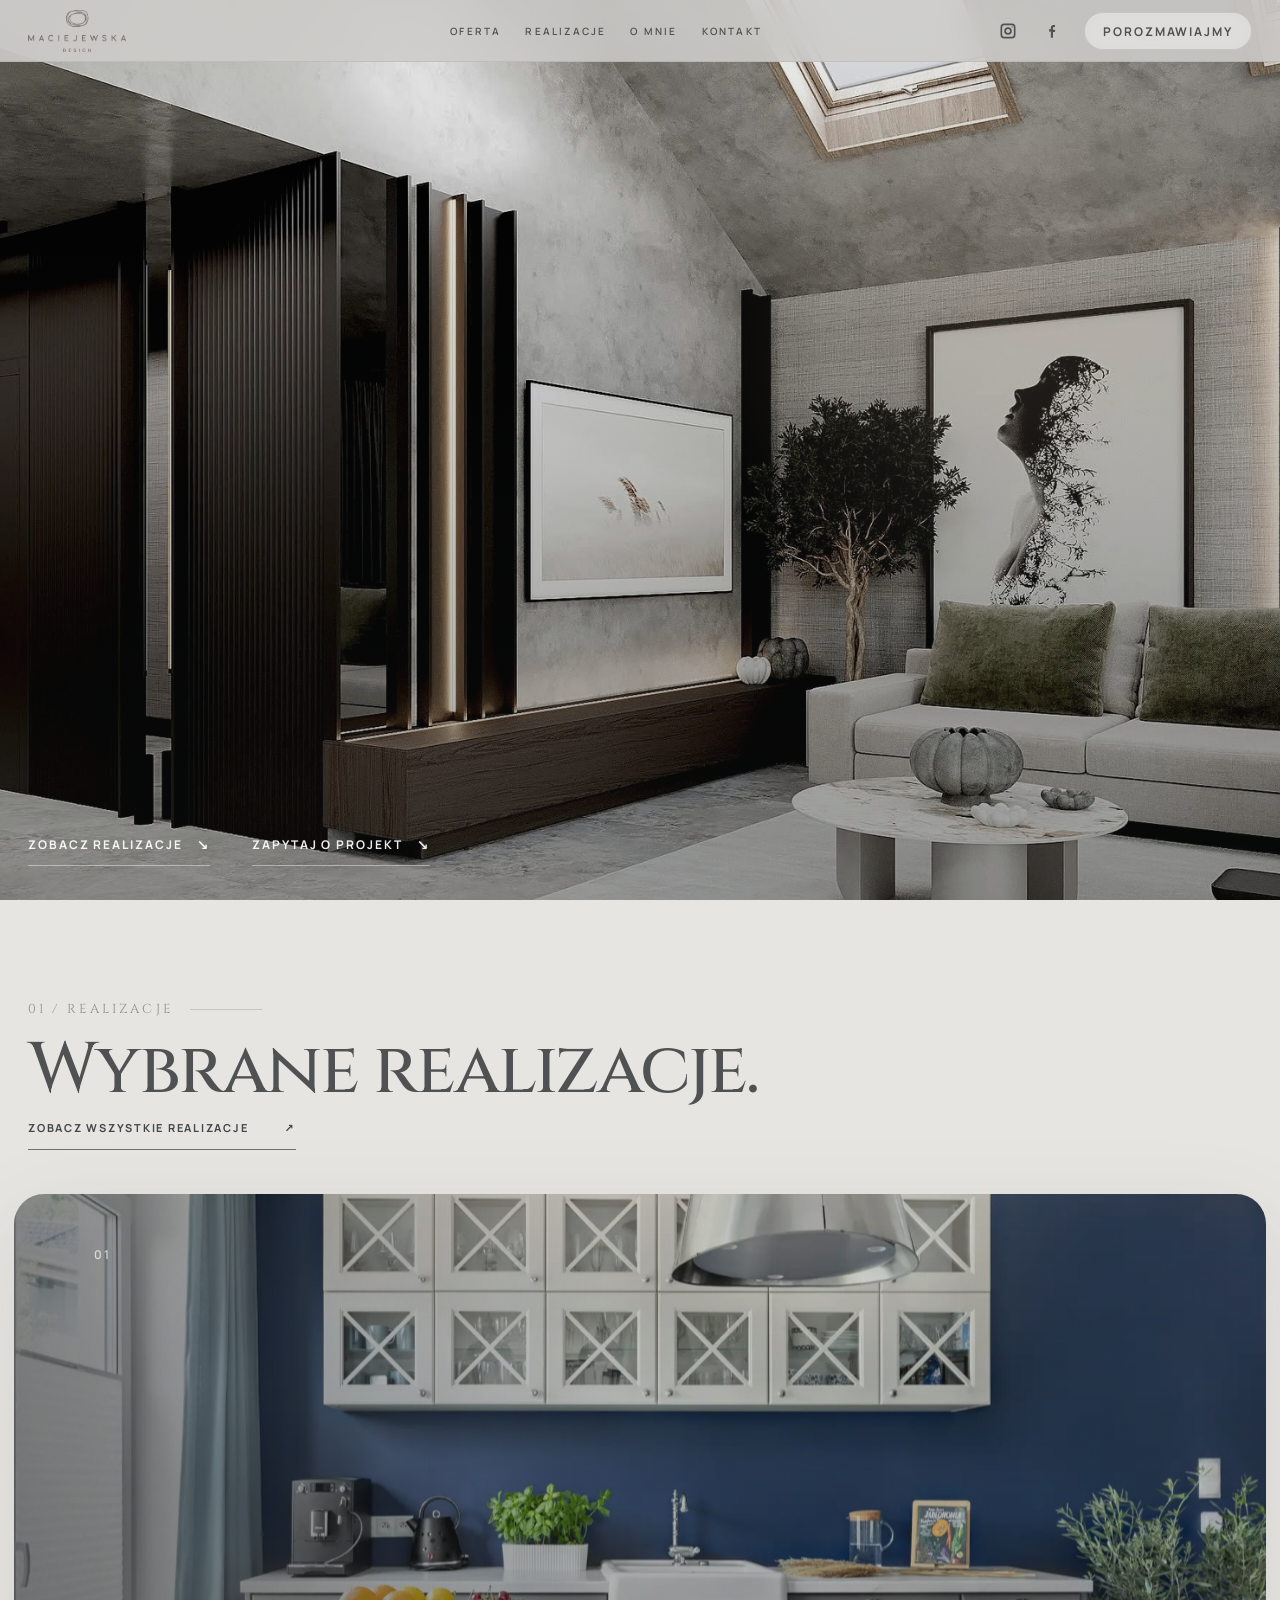
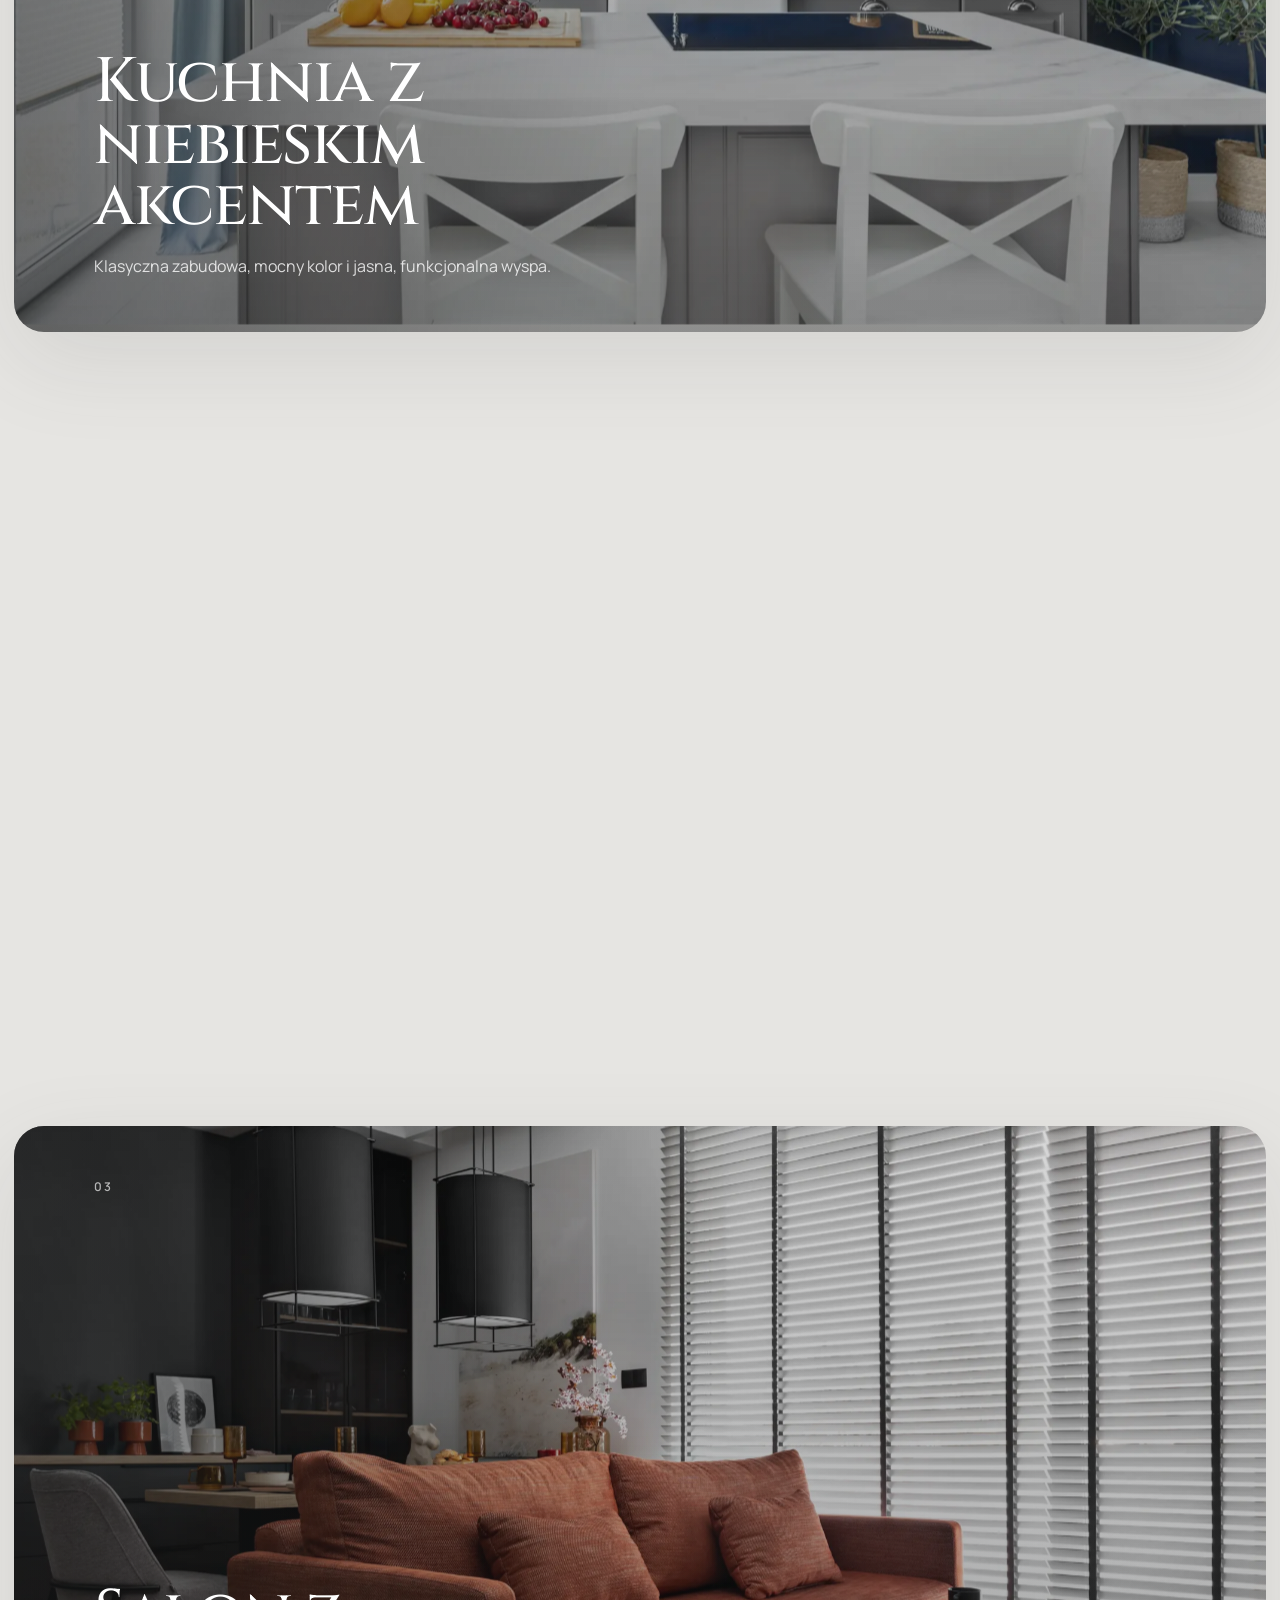
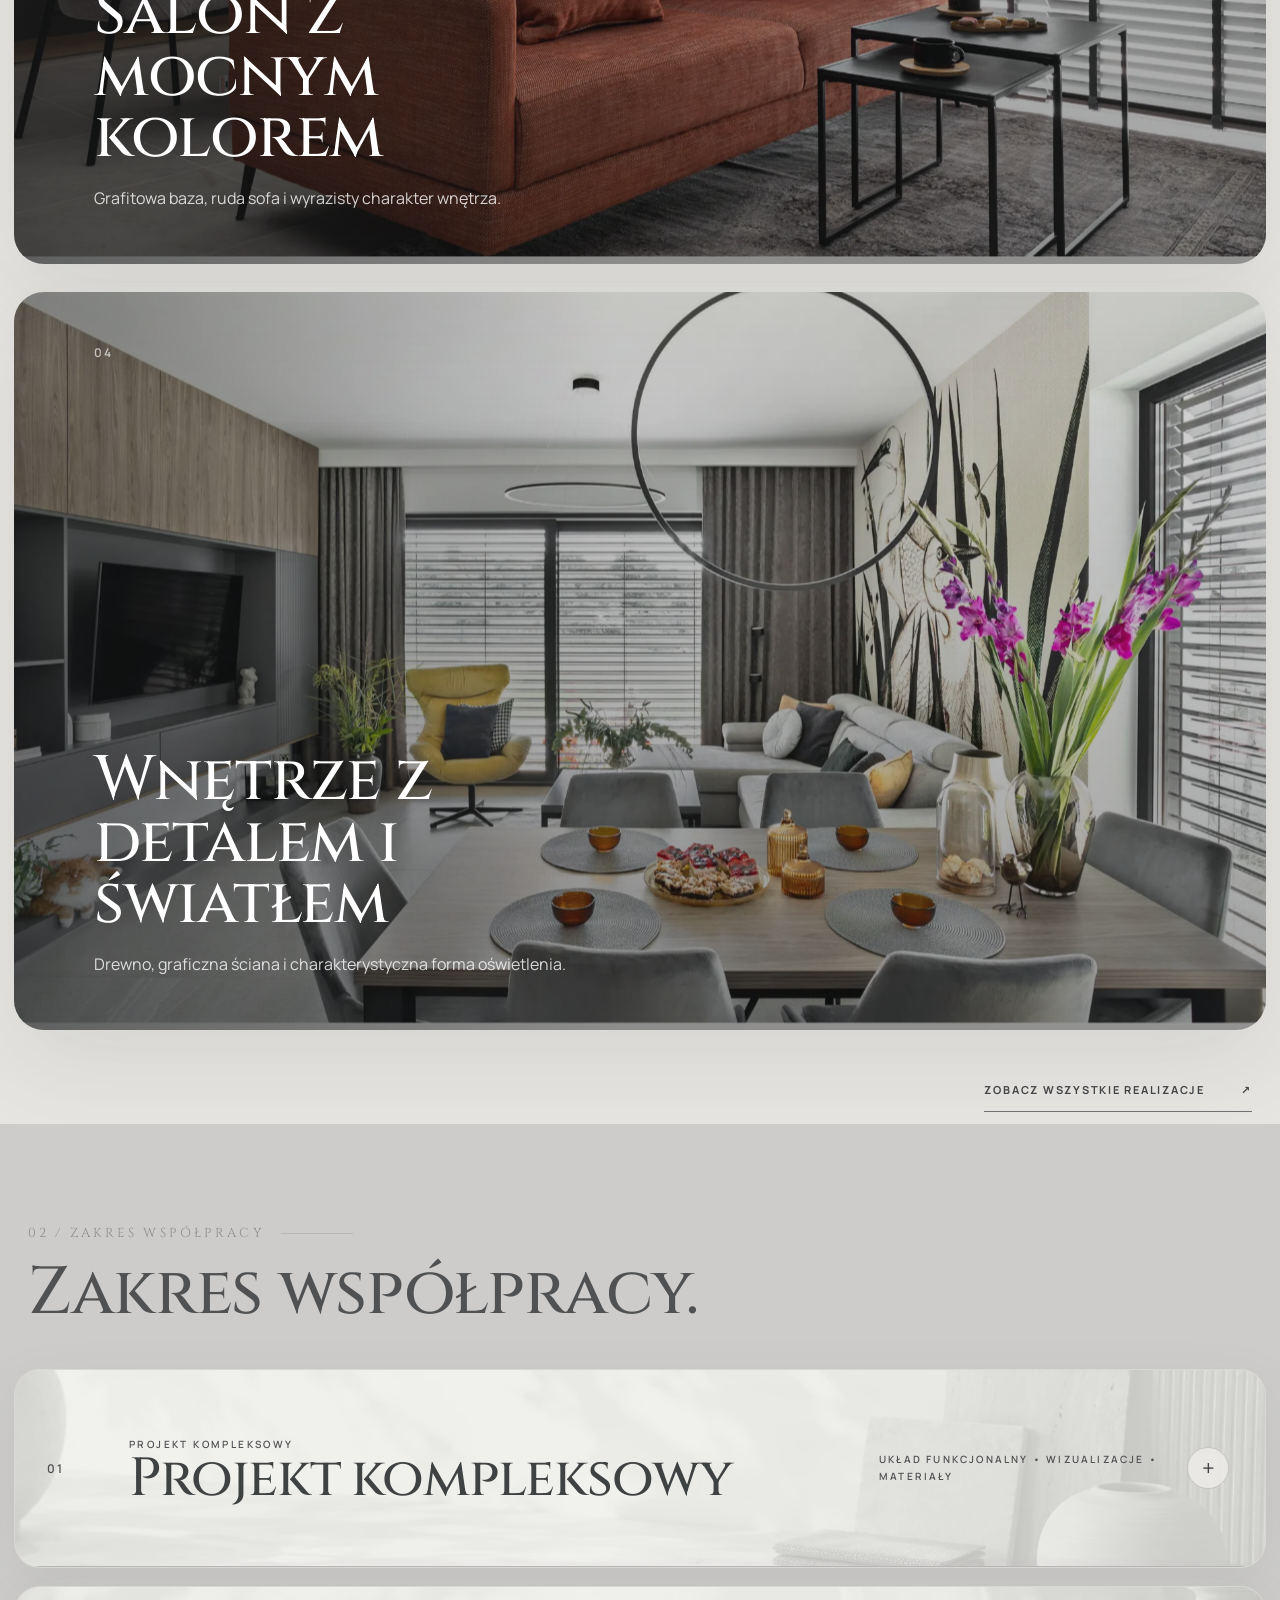
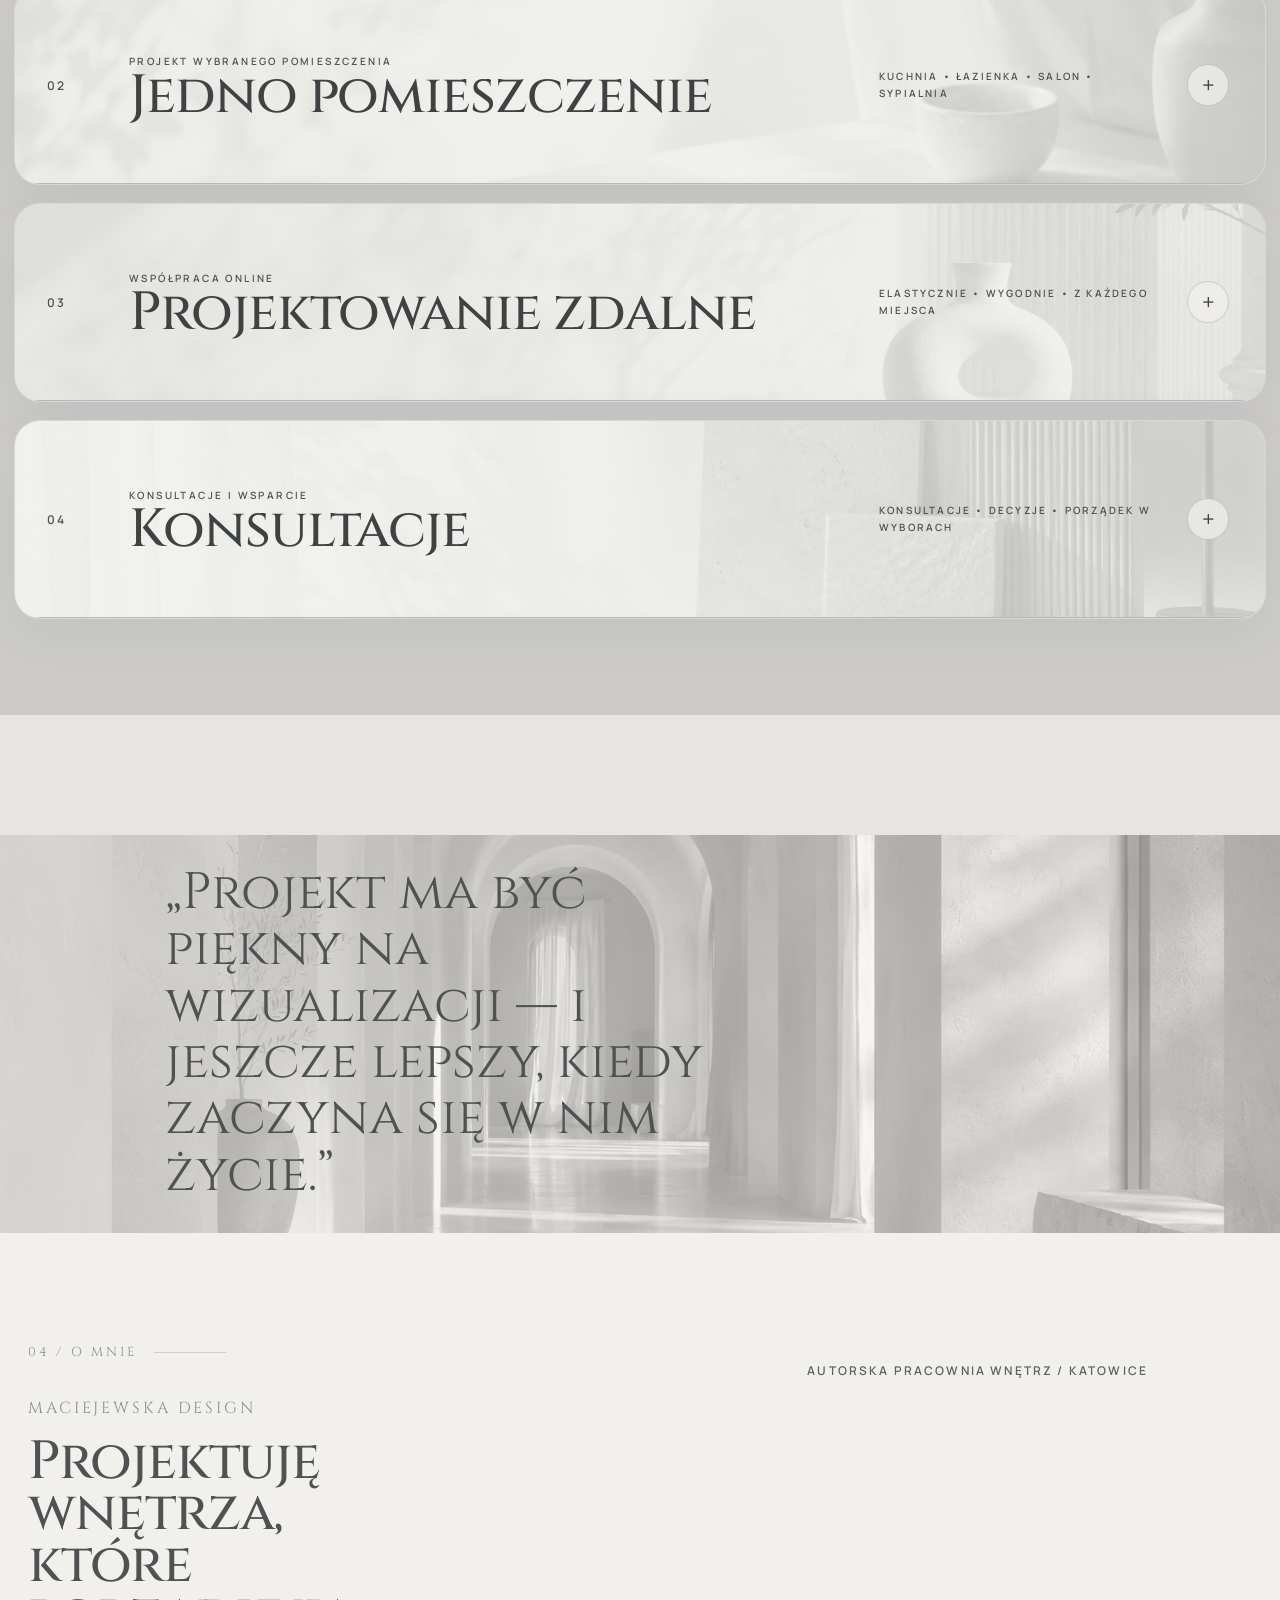
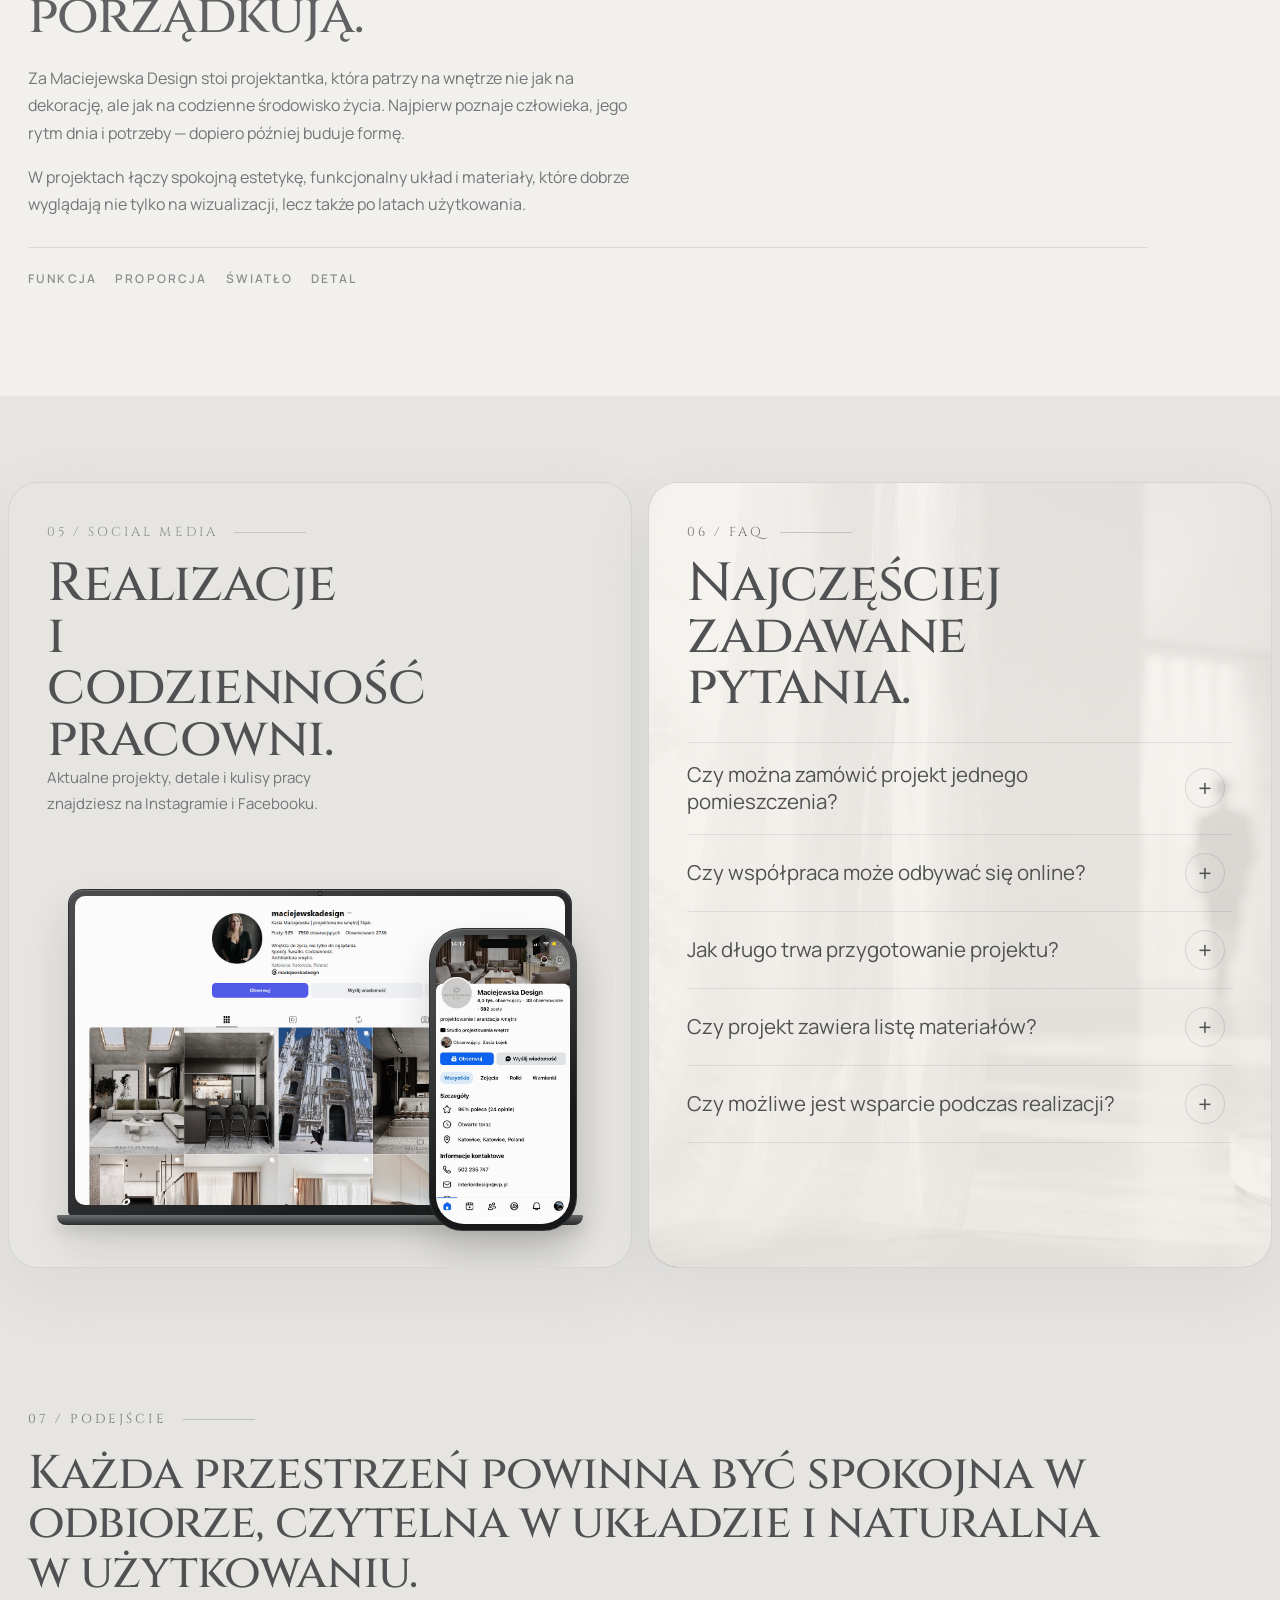
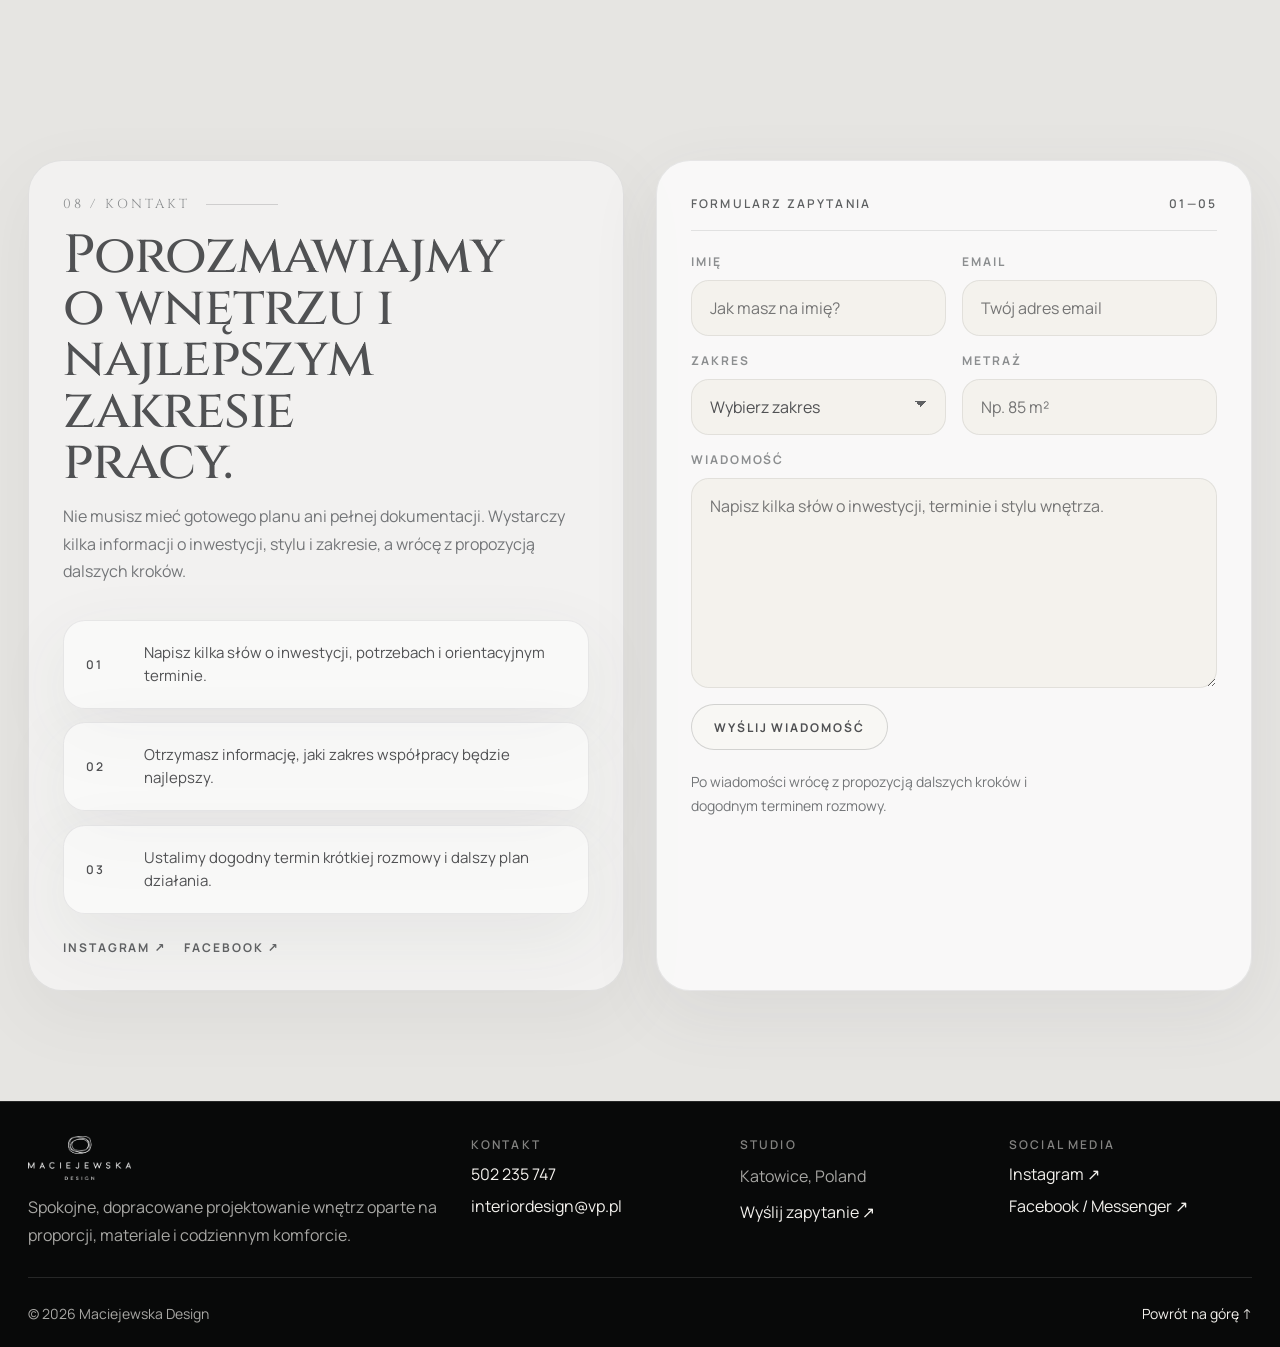
==== commit e2dcc64b: "Add files via upload" ====
--- a/index.html
+++ b/index.html
@@ -10,7 +10,7 @@
 <link href="https://fonts.googleapis.com" rel="preconnect"/>
 <link crossorigin="" href="https://fonts.gstatic.com" rel="preconnect"/>
 <link href="https://fonts.googleapis.com/css2?family=Cinzel:wght@400;500;600&family=Manrope:wght@400;500;600;700&display=swap" rel="stylesheet"/>
-<link href="style.css?v=33" rel="stylesheet"/></head>
+<link href="style.css?v=34" rel="stylesheet"/></head>
 <body>
 <header class="site-header" id="siteHeader">
 <div class="container header__inner">
@@ -27,7 +27,7 @@
 
 
 
-<a href="#oferta">Oferta</a><a href="#realizacje">Wizualizacje</a><a href="#o-mnie">O mnie</a><a href="#kontakt">Kontakt</a><div class="site-nav__extras mobile-only">
+<a href="#oferta">Oferta</a><a href="#realizacje">Realizacje</a><a href="#o-mnie">O mnie</a><a href="#kontakt">Kontakt</a><div class="site-nav__extras mobile-only">
 <a href="https://www.instagram.com/maciejewskadesign/" rel="noreferrer" target="_blank">Instagram</a>
 <a href="https://www.facebook.com/MaciejewskaDesign/?locale=pl_PL" rel="noreferrer" target="_blank">Facebook</a>
 </div></nav>
@@ -59,15 +59,15 @@
 </div>
 <div class="hero__overlay"></div>
 <div class="container hero__content">
-<div class="hero__bottom reveal"><span class="hero__accent-note">Naturalne światło · funkcja · detal</span><a class="hero-link" href="#realizacje">Zobacz wizualizacje <span>↘</span></a><a class="hero-link" href="#kontakt">Zapytaj o projekt <span>↘</span></a></div>
+<div class="hero__bottom reveal"><span class="hero__accent-note">Naturalne światło · funkcja · detal</span><a class="hero-link" href="#realizacje">Zobacz realizacje <span>↘</span></a><a class="hero-link" href="#kontakt">Zapytaj o projekt <span>↘</span></a></div>
 </div>
 </section><section class="projects projects-v7 section" id="realizacje">
 <div class="container projects__intro reveal">
 <div>
-<span class="section-kicker">01 / Wizualizacje</span>
-<h2>Wybrane wizualizacje.</h2>
-</div>
-<a class="gallery-link" href="galeria.html">Zobacz pełną galerię <span>↗</span></a>
+<span class="section-kicker">01 / Realizacje</span>
+<h2>Wybrane realizacje.</h2>
+</div>
+<a class="gallery-link" href="galeria.html">Zobacz wszystkie realizacje <span>↗</span></a>
 </div>
 <article class="project-showcase reveal" style="--bg:url('wizualizacja-004.webp')">
 <div class="project-showcase__overlay"></div>
@@ -114,7 +114,7 @@
 </div>
 </article>
 <div class="container projects__gallery-outro reveal">
-<a class="gallery-link" href="galeria.html">Zobacz pełną galerię <span>↗</span></a>
+<a class="gallery-link" href="galeria.html">Zobacz wszystkie realizacje <span>↗</span></a>
 </div>
 <section class="scope scope-v7 section" id="oferta">
 <div class="container scope__heading reveal">
@@ -239,7 +239,7 @@
 <div class="social-showcase__head">
 <div>
 <span class="section-kicker">05 / Social media</span>
-<h2>Wizualizacje i codzienność pracowni.</h2><p class="social-showcase__lead">Aktualne projekty, detale i kulisy pracy znajdziesz na Instagramie i Facebooku.</p>
+<h2>Realizacje i codzienność pracowni.</h2><p class="social-showcase__lead">Aktualne projekty, detale i kulisy pracy znajdziesz na Instagramie i Facebooku.</p>
 </div>
 
 </div>
--- a/style.css
+++ b/style.css
@@ -3909,3 +3909,111 @@
     border-radius:24px!important;
   }
 }
+
+
+/* V34 — realizacje uporządkowane projektami */
+.gallery-hero__lead{
+  grid-column:1 / -1;
+  max-width:620px;
+  margin-top:4px;
+  color:rgba(66,68,70,.72);
+  font-size:15px;
+  line-height:1.75;
+}
+
+.gallery-projects{
+  display:grid;
+  gap:clamp(76px,10vw,150px);
+}
+
+.gallery-project{
+  display:grid;
+  gap:24px;
+}
+
+.gallery-project__head{
+  display:flex;
+  align-items:flex-end;
+  justify-content:space-between;
+  gap:24px;
+  padding-top:24px;
+  border-top:1px solid rgba(66,68,70,.22);
+}
+
+.gallery-project__head span{
+  color:#737578;
+  font-size:11px;
+  font-weight:700;
+  letter-spacing:.18em;
+}
+
+.gallery-project__head h2{
+  margin:0;
+  color:#424446;
+  font-family:"Cinzel",serif;
+  font-size:clamp(30px,4.4vw,64px);
+  font-weight:500;
+  line-height:.98;
+  letter-spacing:-.035em;
+}
+
+.gallery-project__grid{
+  columns:2;
+  column-gap:20px;
+}
+
+body.gallery-page .gallery-project__grid .gallery-card,
+body.gallery-page .gallery-project__grid .gallery-card--wide{
+  display:block!important;
+  width:100%!important;
+  height:auto!important;
+  min-height:0!important;
+  margin:0 0 20px!important;
+  break-inside:avoid;
+  border-radius:0!important;
+  background:#d5d3cf!important;
+}
+
+body.gallery-page .gallery-project__grid .gallery-card img,
+body.gallery-page .gallery-project__grid .gallery-card:hover img{
+  display:block!important;
+  width:100%!important;
+  height:auto!important;
+  min-height:0!important;
+  object-fit:contain!important;
+  transform:none!important;
+  filter:none!important;
+}
+
+@media(max-width:760px){
+  .gallery-hero__lead{
+    font-size:14px;
+  }
+
+  .gallery-projects{
+    gap:72px;
+  }
+
+  .gallery-project{
+    gap:16px;
+  }
+
+  .gallery-project__head{
+    width:calc(100% - 24px)!important;
+    padding-top:18px;
+  }
+
+  .gallery-project__head h2{
+    font-size:clamp(28px,9vw,42px);
+  }
+
+  .gallery-project__grid{
+    width:calc(100% - 24px)!important;
+    columns:1;
+  }
+
+  body.gallery-page .gallery-project__grid .gallery-card,
+  body.gallery-page .gallery-project__grid .gallery-card--wide{
+    margin-bottom:12px!important;
+  }
+}
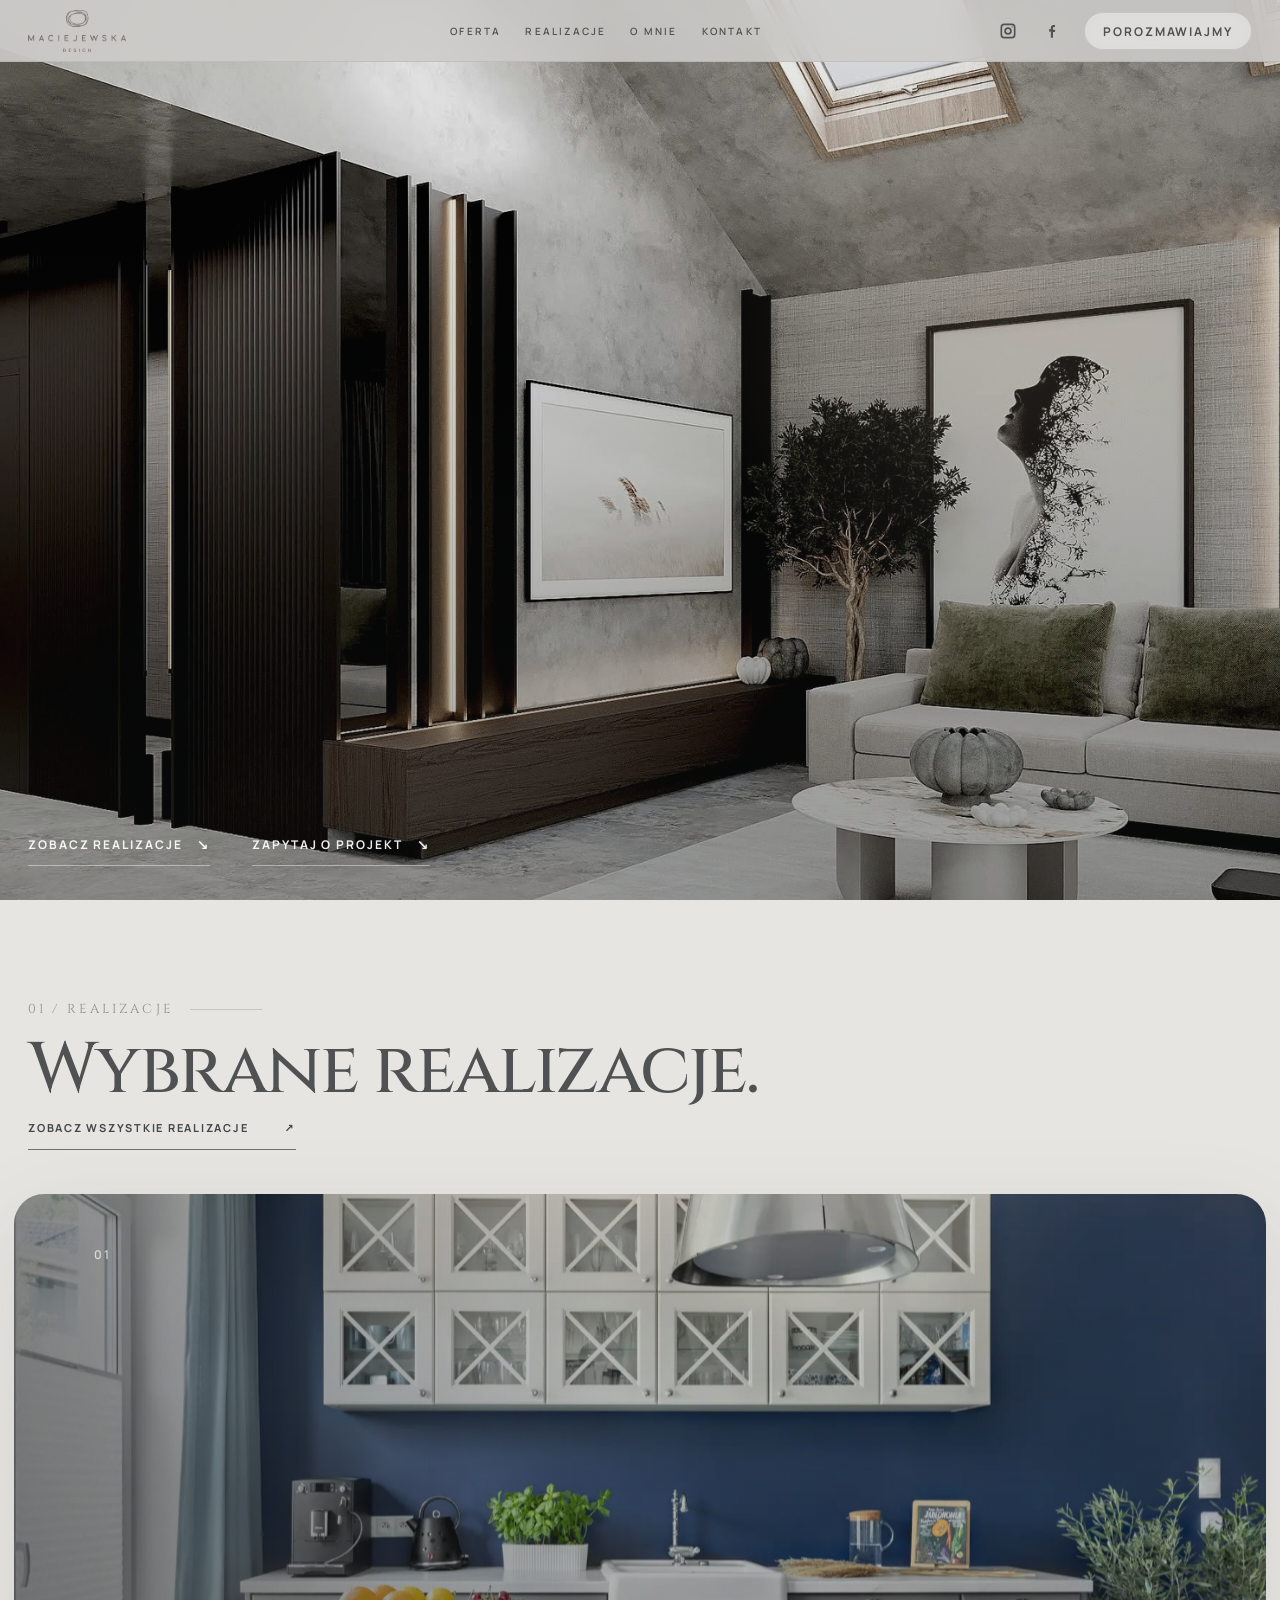
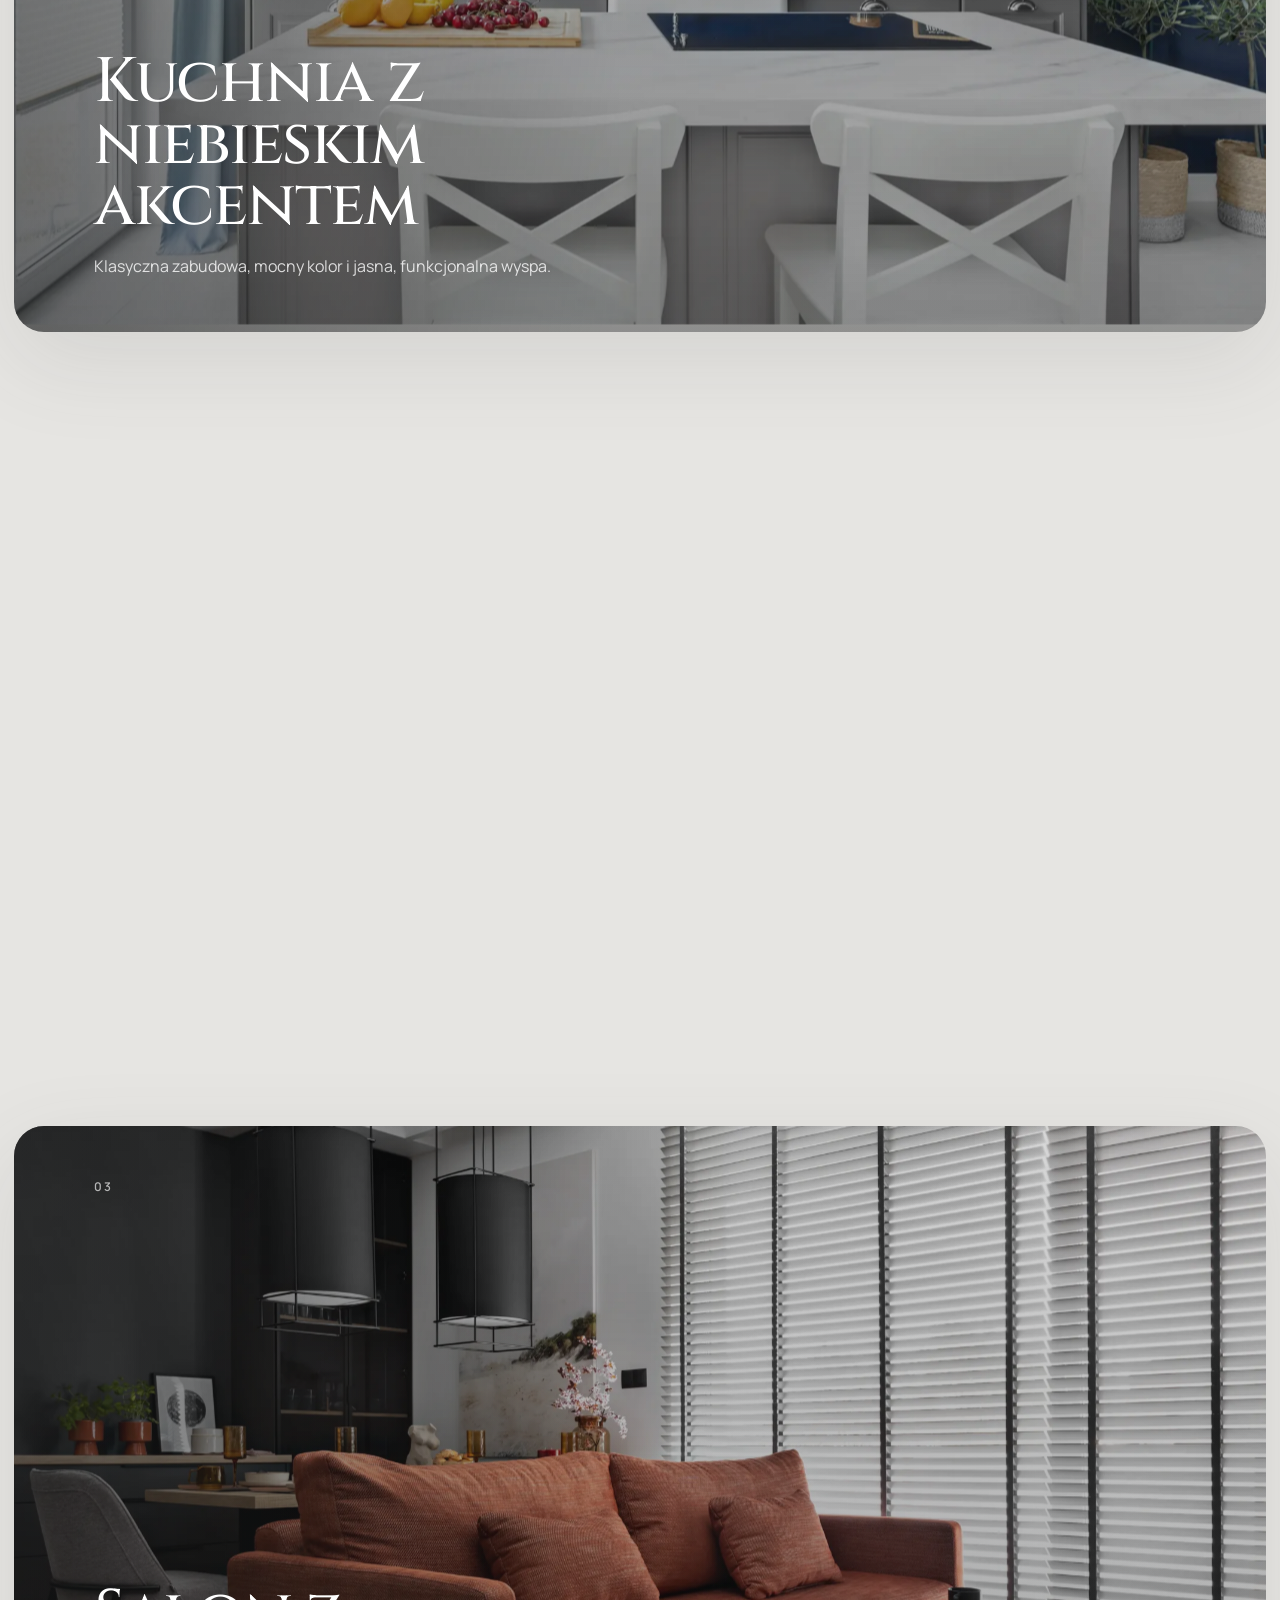
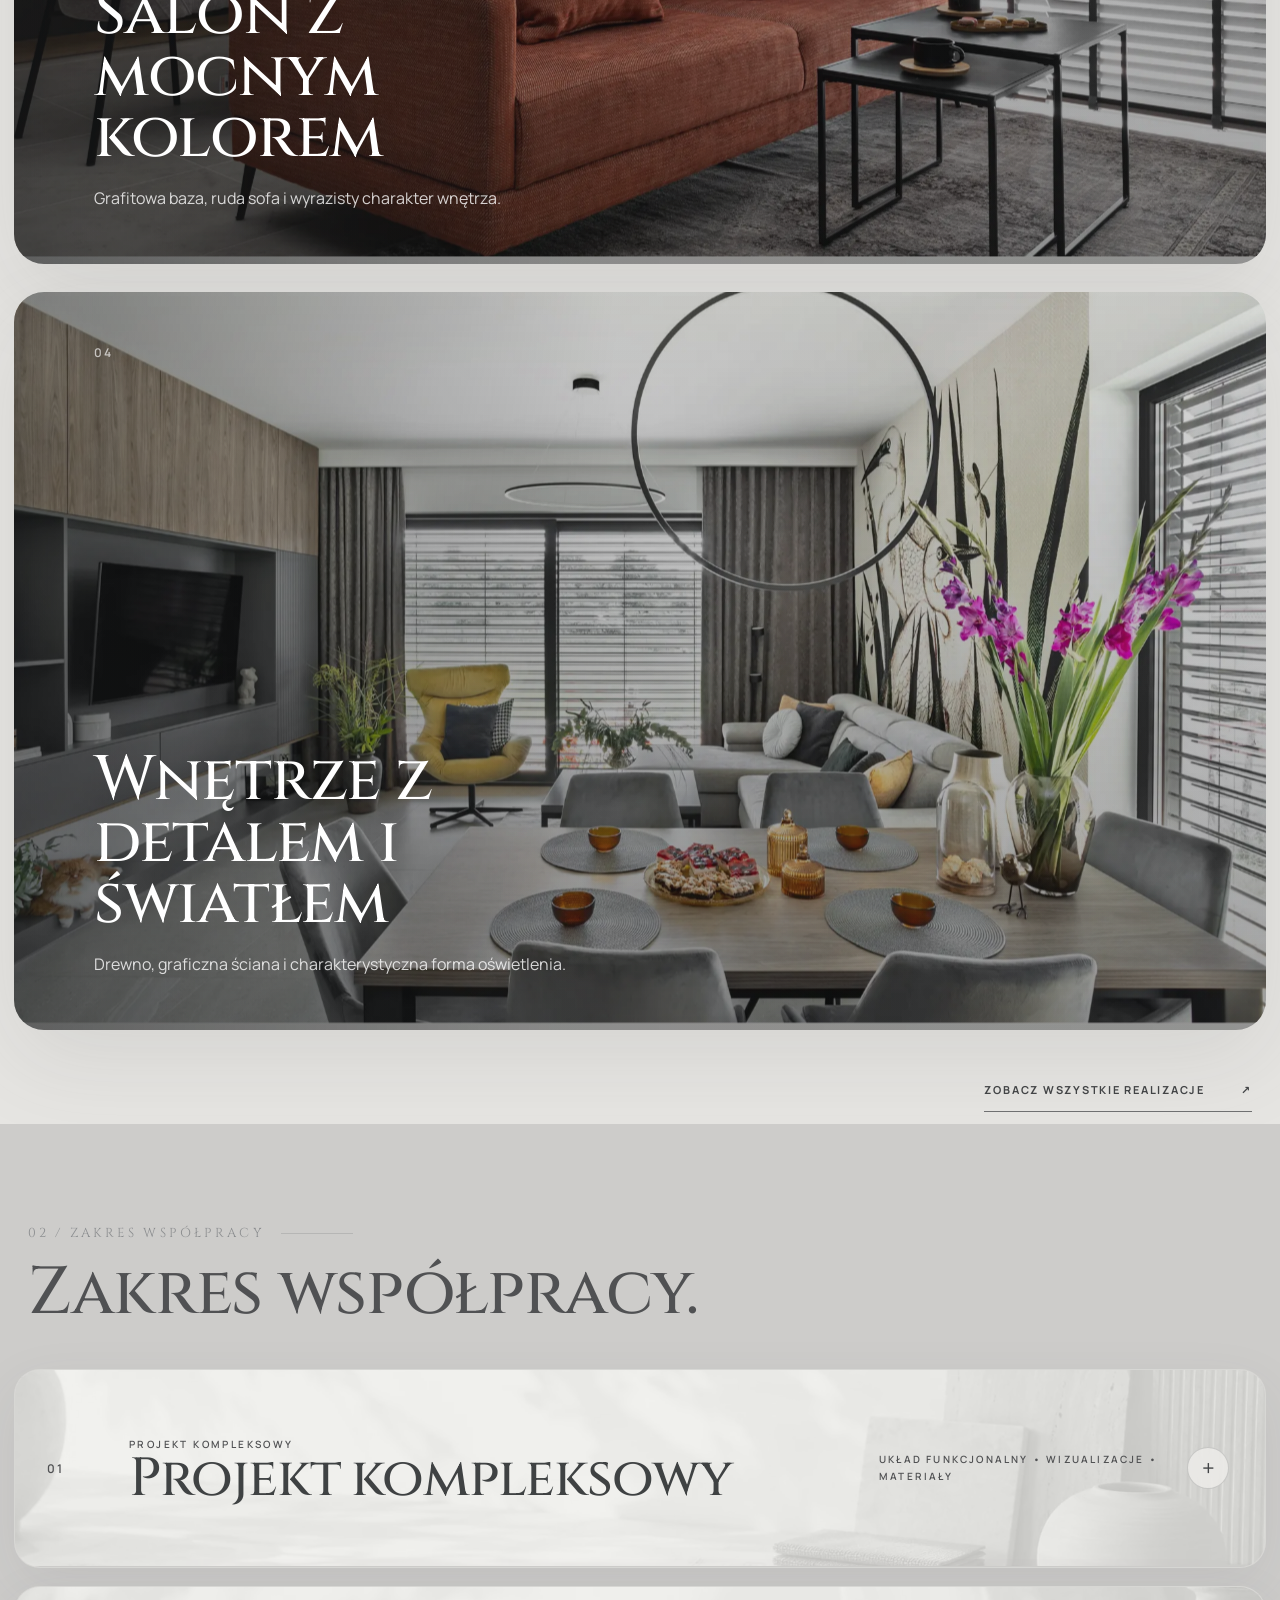
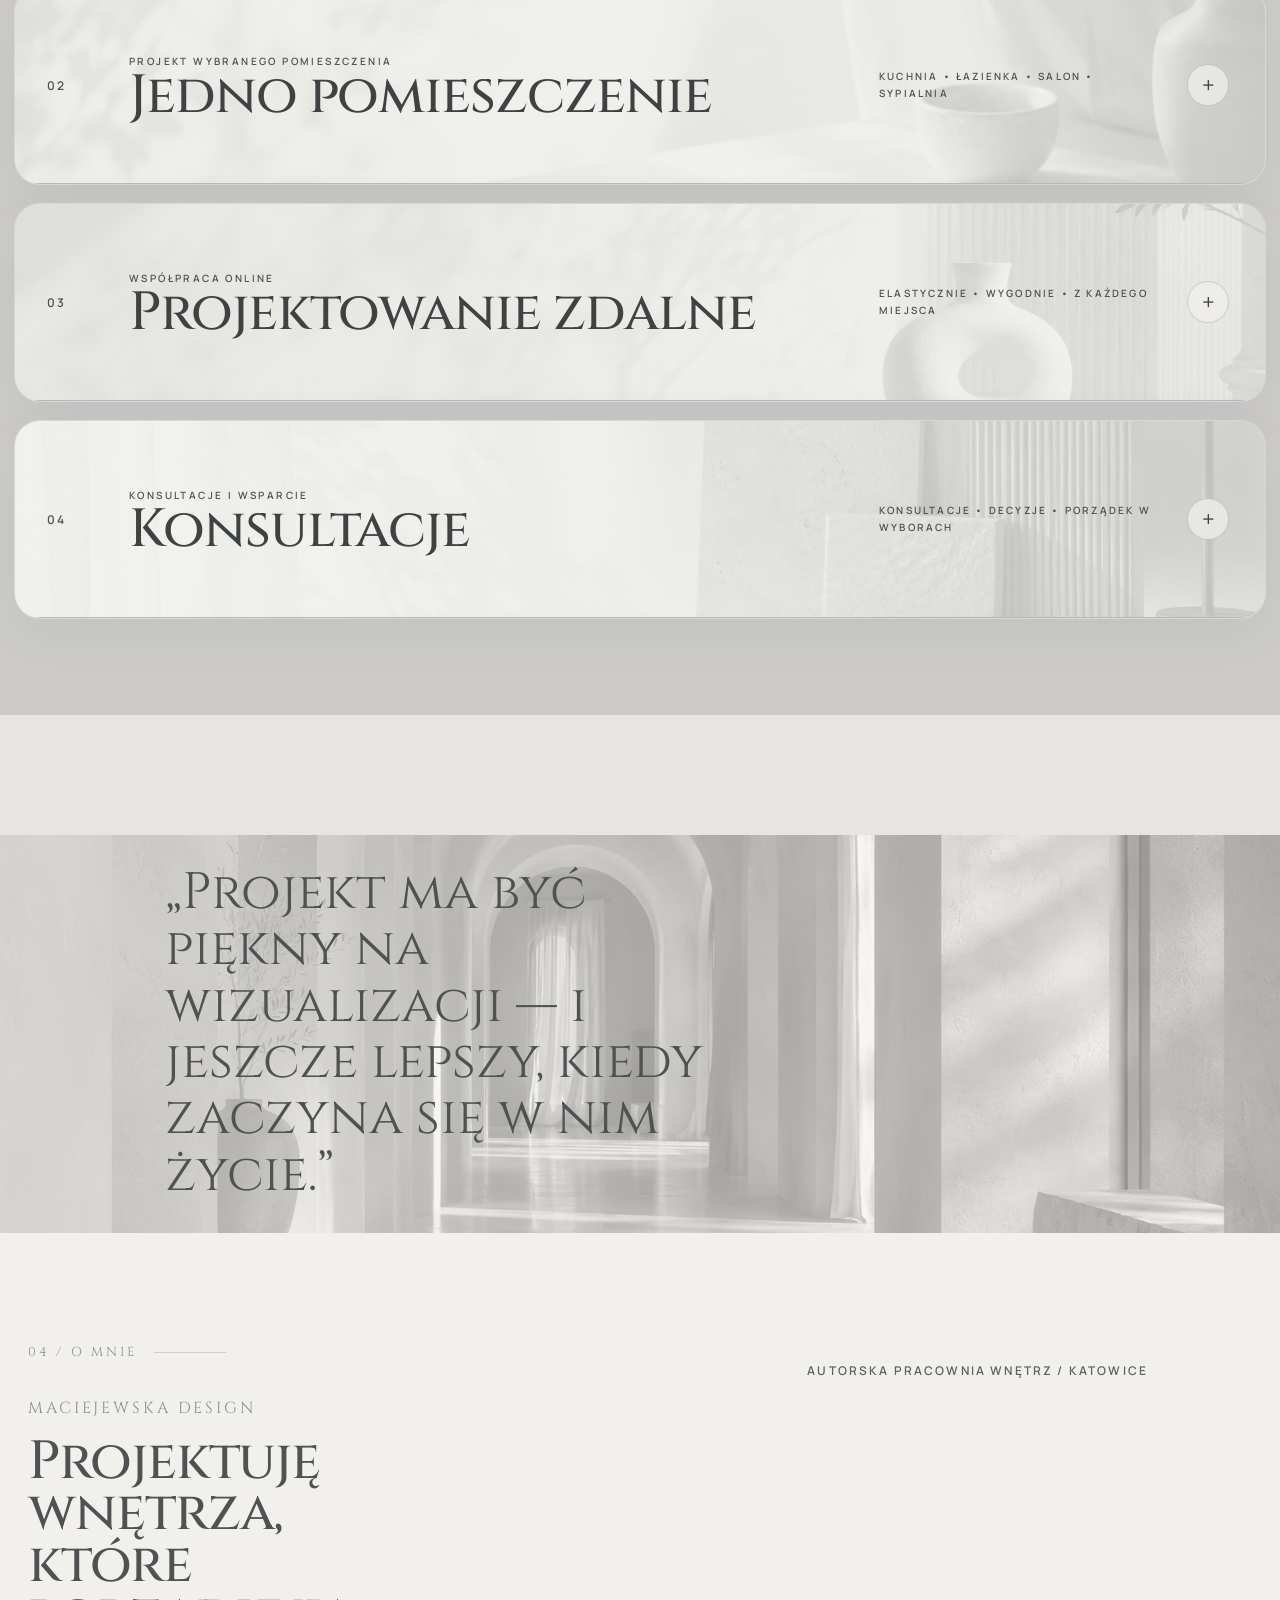
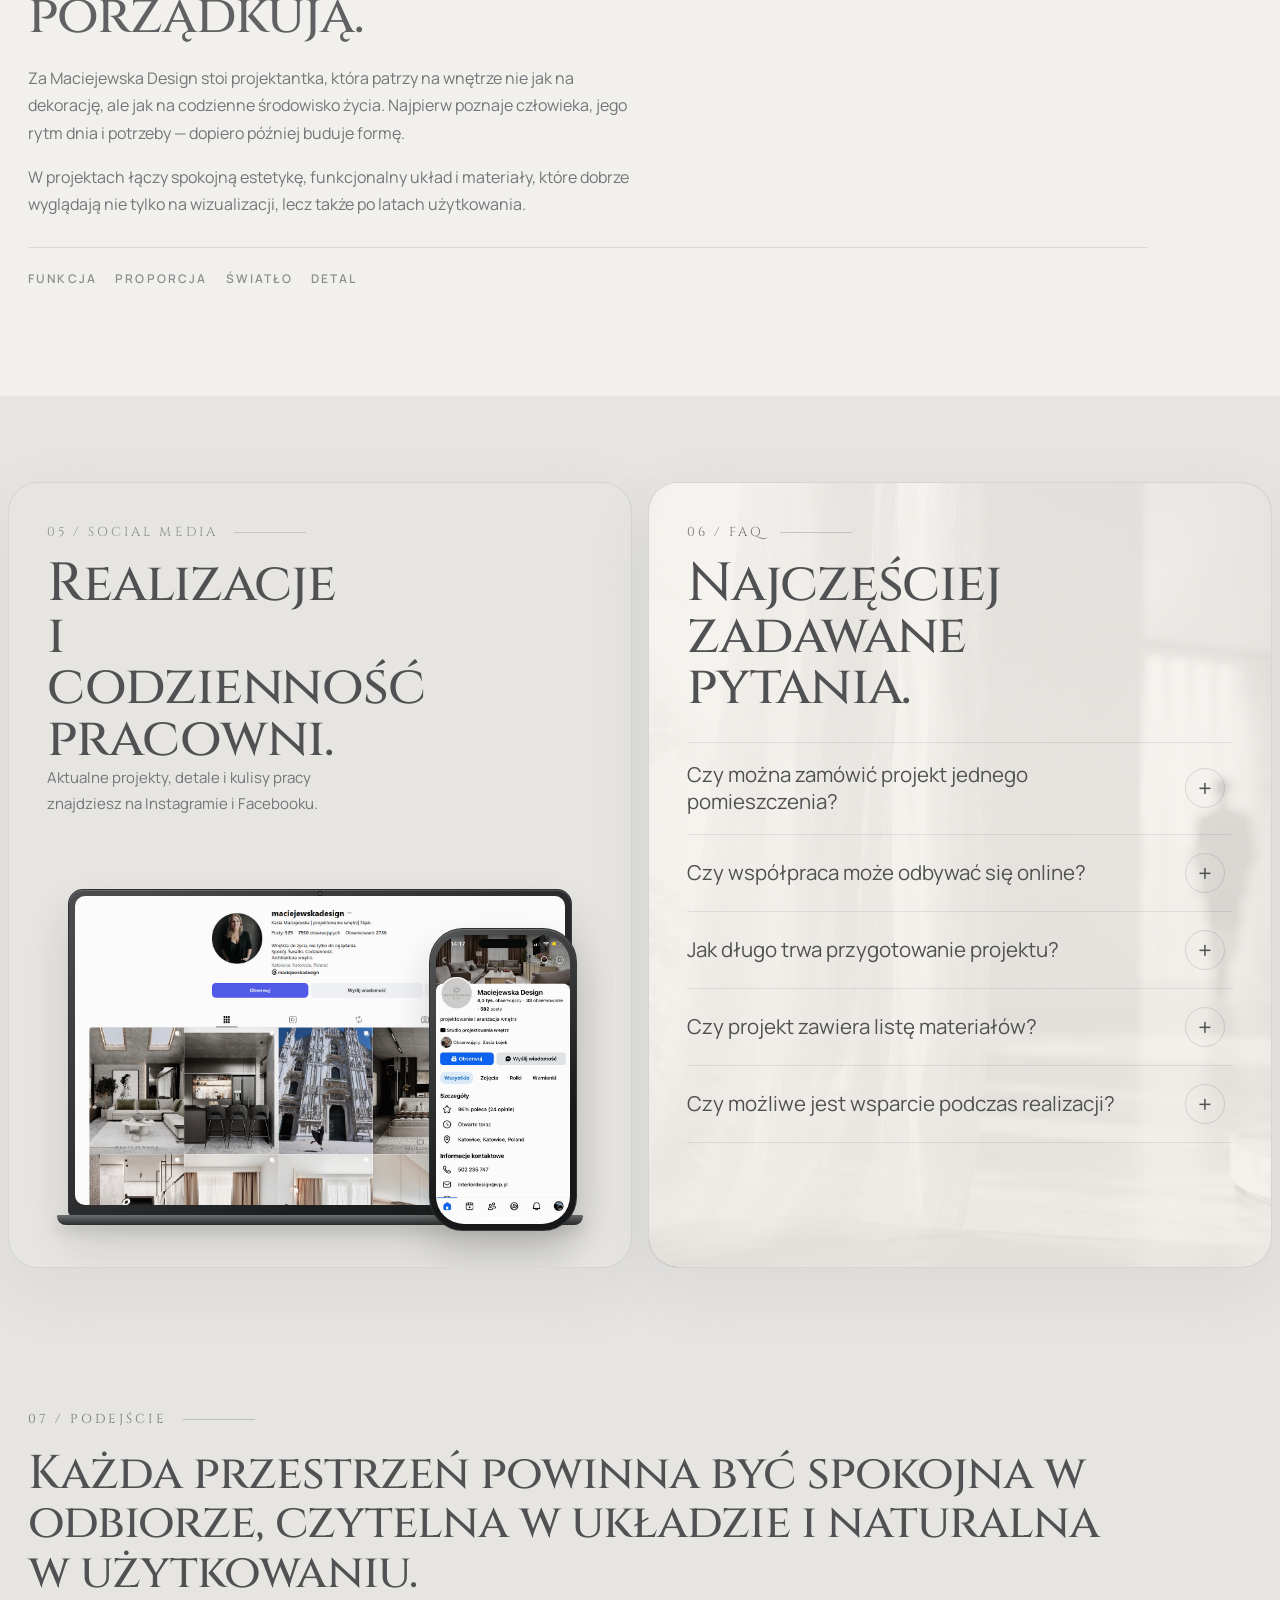
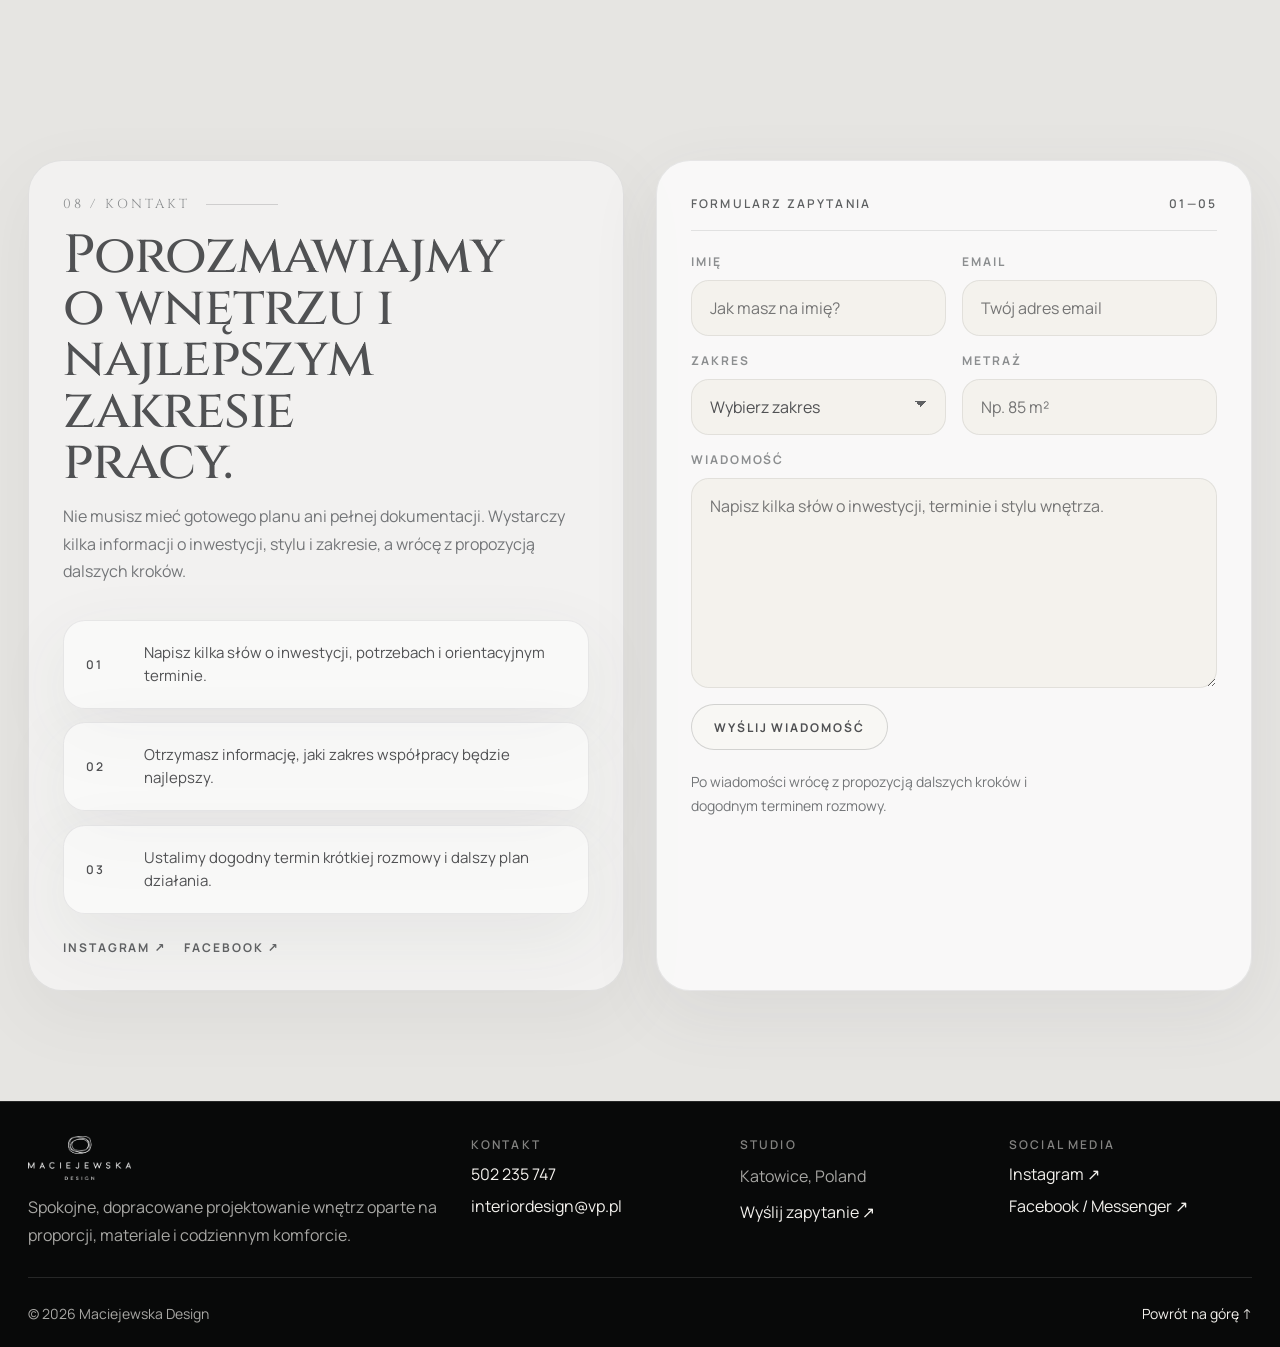
==== commit 93438b27: "Add files via upload" ====
--- a/index.html
+++ b/index.html
@@ -10,7 +10,7 @@
 <link href="https://fonts.googleapis.com" rel="preconnect"/>
 <link crossorigin="" href="https://fonts.gstatic.com" rel="preconnect"/>
 <link href="https://fonts.googleapis.com/css2?family=Cinzel:wght@400;500;600&family=Manrope:wght@400;500;600;700&display=swap" rel="stylesheet"/>
-<link href="style.css?v=34" rel="stylesheet"/></head>
+<link href="style.css?v=37" rel="stylesheet"/></head>
 <body>
 <header class="site-header" id="siteHeader">
 <div class="container header__inner">
--- a/style.css
+++ b/style.css
@@ -4017,3 +4017,167 @@
     margin-bottom:12px!important;
   }
 }
+
+/* V37 — FINAL MOBILE SAFETY FIX */
+html, body {
+  max-width: 100%;
+  overflow-x: hidden;
+}
+
+img, svg, video, iframe {
+  max-width: 100%;
+}
+
+@media (max-width: 760px) {
+  :root {
+    --container: calc(100% - 32px) !important;
+  }
+
+  .container,
+  .header__inner,
+  .gallery-hero__content,
+  .gallery-project__head,
+  .gallery-project__grid {
+    width: calc(100% - 32px) !important;
+    max-width: none !important;
+    margin-left: auto !important;
+    margin-right: auto !important;
+  }
+
+  .site-header,
+  .header__inner,
+  .site-nav,
+  main,
+  section,
+  footer {
+    max-width: 100vw !important;
+  }
+
+  /* Landing page realizations: show the whole image instead of cropping it. */
+  .project-showcase {
+    width: calc(100% - 16px) !important;
+    min-height: 0 !important;
+    aspect-ratio: 4 / 5 !important;
+    overflow: hidden !important;
+  }
+
+  .project-showcase::before,
+  .project-showcase:hover::before {
+    background-size: contain !important;
+    background-repeat: no-repeat !important;
+    background-position: center !important;
+    transform: none !important;
+    filter: brightness(.82) contrast(1.01) saturate(.96) !important;
+  }
+
+  .project-showcase__content {
+    min-height: 0 !important;
+    height: 100% !important;
+    padding: 22px 18px !important;
+  }
+
+  .project-showcase__content h3 {
+    max-width: 100% !important;
+    overflow-wrap: anywhere !important;
+  }
+
+  /* Gallery: one true full-width column, natural image proportions, no clipping. */
+  body.gallery-page .gallery-grid-section {
+    padding-left: 0 !important;
+    padding-right: 0 !important;
+    overflow: visible !important;
+  }
+
+  body.gallery-page .gallery-projects {
+    width: 100% !important;
+    min-width: 0 !important;
+  }
+
+  body.gallery-page .gallery-project {
+    width: 100% !important;
+    min-width: 0 !important;
+    overflow: visible !important;
+  }
+
+  body.gallery-page .gallery-project__grid {
+    display: grid !important;
+    grid-template-columns: minmax(0, 1fr) !important;
+    columns: auto !important;
+    column-gap: 0 !important;
+    row-gap: 12px !important;
+    min-width: 0 !important;
+  }
+
+  body.gallery-page .gallery-project__grid .gallery-card,
+  body.gallery-page .gallery-project__grid .gallery-card--wide {
+    width: 100% !important;
+    max-width: 100% !important;
+    min-width: 0 !important;
+    height: auto !important;
+    min-height: 0 !important;
+    margin: 0 !important;
+    overflow: hidden !important;
+    break-inside: auto !important;
+    aspect-ratio: auto !important;
+  }
+
+  body.gallery-page .gallery-project__grid .gallery-card img,
+  body.gallery-page .gallery-project__grid .gallery-card:hover img {
+    display: block !important;
+    width: 100% !important;
+    max-width: 100% !important;
+    height: auto !important;
+    min-height: 0 !important;
+    aspect-ratio: auto !important;
+    object-fit: contain !important;
+    object-position: center !important;
+    transform: none !important;
+  }
+
+  .gallery-project__head {
+    align-items: flex-start !important;
+    gap: 12px !important;
+  }
+
+  .gallery-project__head h2 {
+    max-width: calc(100% - 42px) !important;
+    overflow-wrap: anywhere !important;
+  }
+
+  .gallery-hero h1,
+  .hero h1,
+  h2, h3 {
+    overflow-wrap: anywhere;
+  }
+
+  .footer,
+  .footer__grid,
+  .contact,
+  .about,
+  .scope-item,
+  .scope-item__trigger {
+    min-width: 0 !important;
+  }
+}
+
+@media (max-width: 390px) {
+  :root {
+    --container: calc(100% - 24px) !important;
+  }
+
+  .container,
+  .header__inner,
+  .gallery-hero__content,
+  .gallery-project__head,
+  .gallery-project__grid {
+    width: calc(100% - 24px) !important;
+  }
+
+  .project-showcase {
+    width: calc(100% - 12px) !important;
+  }
+
+  .project-showcase__content {
+    padding: 18px 15px !important;
+  }
+}
